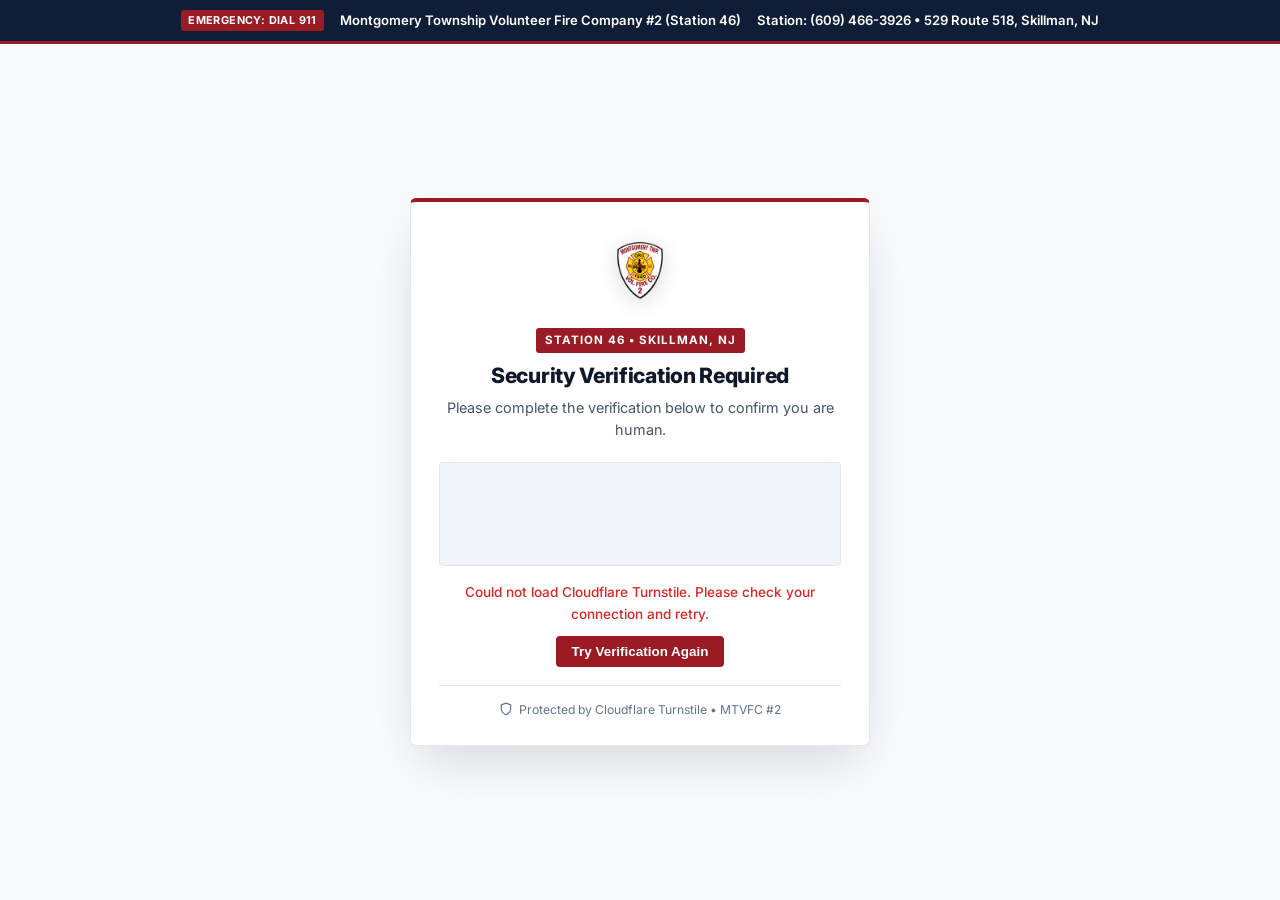
==== about.html @ fc6172a4 "Expand Instagram profile embed to fill full section container width (1100px)" ====
<!DOCTYPE html>
<html lang="en"><head>
    <meta charset="UTF-8">
    <meta name="viewport" content="width=device-width, initial-scale=1.0">
    <meta name="color-scheme" content="light dark">
    <title>About Us | MTVFC #2</title>
    <link rel="icon" type="image/png" sizes="32x32" href="favicon-32x32.png">
    <link rel="icon" type="image/png" sizes="512x512" href="favicon.png">
    <link rel="apple-touch-icon" href="apple-touch-icon.png">
    
    <link rel="preconnect" href="https://fonts.googleapis.com">
    <link rel="preconnect" href="https://fonts.gstatic.com" crossorigin="">
    <link href="https://fonts.googleapis.com/css2?family=Inter:wght@400;500;600;700&amp;display=swap" rel="stylesheet">
    
    <script>
        (function() {
            try {
                var t = localStorage.getItem('station46_theme') || 
                        (document.cookie.match(/(?:^|;)\s*station46_theme=([^;]+)/) || [])[1] || 
                        (window.matchMedia && window.matchMedia('(prefers-color-scheme: dark)').matches ? 'dark' : 'light');
                document.documentElement.setAttribute('data-theme', t);
            } catch(e) {}
        })();
    </script>
    <style id="turnstile-gate-critical-css">
        html.turnstile-gate-locked, html.turnstile-gate-locked body { overflow: hidden !important; height: 100% !important; }
        html.turnstile-gate-locked body > *:not(#station46-turnstile-gate) { display: none !important; visibility: hidden !important; pointer-events: none !important; }
    </style>
    <script>
        (function() {
            var now = Date.now();
            var verified = false;
            try {
                var s = Number(sessionStorage.getItem('station46_visitor_verified'));
                if (s && s > now) verified = true;
            } catch (e) {}
            if (!verified) {
                try {
                    var m = document.cookie.match(/(?:^|;)\s*station46_visitor_verified=([^;]+)/);
                    var c = m && m[1] ? Number(decodeURIComponent(m[1])) : 0;
                    if (c && c > now) verified = true;
                } catch (e) {}
            }
            if (!verified && window.location.search.indexOf('__cf_verified=') !== -1) {
                verified = true;
            }
            if (!verified) {
                document.documentElement.classList.add('turnstile-gate-locked');
            }
        })();
    </script>
    <link rel="stylesheet" href="styles.css?v=129">
    <script src="https://challenges.cloudflare.com/turnstile/v0/api.js?render=explicit" async defer data-turnstile-api="true"></script>
</head>
<body>
    <!-- Civic Top Utility Bar -->
    <div class="top-bar">
        <div class="top-bar-container">
            <div class="top-bar-left">
                <span class="top-bar-badge">EMERGENCY: DIAL 911</span>
                <span class="top-bar-item">
                    <svg width="13" height="13" viewBox="0 0 24 24" fill="none" stroke="currentColor" stroke-width="2" stroke-linecap="round" stroke-linejoin="round"><path d="M22 16.92v3a2 2 0 0 1-2.18 2 19.79 19.79 0 0 1-8.63-3.07 19.5 19.5 0 0 1-6-6 19.79 19.79 0 0 1-3.07-8.67A2 2 0 0 1 4.11 2h3a2 2 0 0 1 2 1.72 12.84 12.84 0 0 0 .7 2.81 2 2 0 0 1-.45 2.11L8.09 9.91a16 16 0 0 0 6 6l1.27-1.27a2 2 0 0 1 2.11-.45 12.84 12.84 0 0 0 2.81.7A2 2 0 0 1 22 16.92z"></path></svg>
                    Station: (609) 466-3926
                </span>
                <span class="top-bar-item">
                    <svg width="13" height="13" viewBox="0 0 24 24" fill="none" stroke="currentColor" stroke-width="2" stroke-linecap="round" stroke-linejoin="round"><path d="M21 10c0 7-9 13-9 13s-9-6-9-13a9 9 0 0 1 18 0z"></path><circle cx="12" cy="10" r="3"></circle></svg>
                    529 Route 518, Skillman, NJ 08558
                </span>
            </div>
            <div class="top-bar-right">
                <a href="https://bofc46.com" target="_blank" rel="noopener noreferrer" class="top-bar-item top-bar-link" title="Montgomery Township Fire District #2 Board of Fire Commissioners">
                    <svg width="12" height="12" viewBox="0 0 24 24" fill="none" stroke="currentColor" stroke-width="2" stroke-linecap="round" stroke-linejoin="round"><path d="M18 13v6a2 2 0 0 1-2 2H5a2 2 0 0 1-2-2V8a2 2 0 0 1 2-2h6"></path><polyline points="15 3 21 3 21 9"></polyline><line x1="10" y1="14" x2="21" y2="3"></line></svg>
                    <span>Fire District (BOFC)</span>
                </a>
                <a href="https://www.facebook.com/mtvfc2" target="_blank" rel="noopener noreferrer" class="top-bar-social" aria-label="Facebook">
                    <svg width="13" height="13" viewBox="0 0 24 24" fill="none" stroke="currentColor" stroke-width="2" stroke-linecap="round" stroke-linejoin="round"><path d="M18 2h-3a5 5 0 0 0-5 5v3H7v4h3v8h4v-8h3l1-4h-4V7a1 1 0 0 1 1-1h3z"></path></svg>
                </a>
                <a href="https://www.instagram.com/MTVFC2" target="_blank" rel="noopener noreferrer" class="top-bar-social" aria-label="Instagram">
                    <svg width="13" height="13" viewBox="0 0 24 24" fill="none" stroke="currentColor" stroke-width="2" stroke-linecap="round" stroke-linejoin="round"><rect width="20" height="20" x="2" y="2" rx="5" ry="5"></rect><path d="M16 11.37A4 4 0 1 1 12.63 8 4 4 0 0 1 16 11.37z"></path><line x1="17.5" x2="17.51" y1="6.5" y2="6.5"></line></svg>
                </a>
            </div>
        </div>
    </div>

    <nav class="navbar">
        <div class="nav-container">
            <a href="index.html" class="nav-logo">
                <img src="logo.png" alt="MTVFC #2 Logo" class="nav-badge-img">
                <div class="logo-text">
                    <span class="mtvfc">Montgomery Township Volunteer Fire Company #2</span>
                    <span class="subtitle">Montgomery Township, Somerset County, NJ</span>
                </div>
            </a>
            <div class="nav-links">
                <a href="index.html" class="nav-link">Home</a>
                <a href="membership.html" class="nav-link">Membership</a>
                <div class="nav-dropdown">
                    <a href="about.html" class="nav-link nav-dropdown-toggle active">About <svg width="11" height="11" viewBox="0 0 24 24" fill="none" stroke="currentColor" stroke-width="2.5" stroke-linecap="round" stroke-linejoin="round"><polyline points="6 9 12 15 18 9"></polyline></svg></a>
                    <div class="nav-dropdown-menu">
                        <a href="about.html" class="nav-dropdown-item">About Us</a>
                        <a href="history.html" class="nav-dropdown-item">History</a>
                    </div>
                </div>
                <a href="apparatus.html" class="nav-link">Apparatus</a>
                <a href="news.html" class="nav-link">News &amp; Calls</a>
                <a href="santa.html" class="nav-link">Operation Santa</a>
                <a href="index.html#donate" class="nav-link nav-btn-donate">Donate</a>
            </div>
            <button class="mobile-menu-btn" aria-label="Toggle menu">
                <span></span><span></span><span></span>
            </button>
        </div>
    </nav>

    <header class="hero small-hero" style="background-image: linear-gradient(rgba(15, 25, 43, 0.20), rgba(15, 25, 43, 0.45)), url('class2.jpg'); min-height: 42vh; background-position: center; background-size: cover;">
        <div class="container text-center" style="margin-top: 20px;">
            <h1 class="hero-title fade-in">About MTVFC #2</h1>
            <p class="hero-subtitle fade-in delay-1">Protecting Montgomery Township since 1946</p>
        </div>
    </header>

    <main>
        <!-- History Section -->
        <section class="section">
            <div class="container text-center">
                <h2 class="section-title fade-in visible">Serving Montgomery Since 1946</h2>
                <p class="section-subtitle mw-800 mx-auto fade-in delay-1 visible" style="margin-bottom: 3rem;">Montgomery Township Volunteer Fire Company #2 is an all-volunteer organization dedicated to protecting the lives and property of the residents of Montgomery Township and surrounding communities.</p>
                
                <div class="stats-grid">
                    <div class="stat-card glass-panel fade-in delay-1 visible">
                        <div class="stat-number">100%</div>
                        <div class="stat-label">Volunteer</div>
                    </div>
                    <div class="stat-card glass-panel fade-in delay-2 visible">
                        <div class="stat-number">24/7</div>
                        <div class="stat-label">Response</div>
                    </div>
                    <div class="stat-card glass-panel fade-in delay-3 visible">
                        <div class="stat-number">75+</div>
                        <div class="stat-label">Years of Service</div>
                    </div>
                </div>

                <!-- Annual Call Volume & Station Statistics Sliders -->
                <div class="call-volume-section fade-in visible" id="station-sliders-section" style="margin-top: 3.5rem;">
                    <div class="call-volume-header">
                        <h3 class="call-volume-title">Station 46 Call Volume</h3>
                        <p class="call-volume-subtitle">Emergency response metrics and incident statistics across Montgomery Township over the years.</p>
                        <div class="station-slider-admin-actions" id="slider-section-admin-bar" style="display: none;">
                            <button type="button" class="btn btn-sm btn-slider-admin" id="btn-add-slider-deck" title="Add a new statistics slider">+ Add New Slider</button>
                        </div>
                    </div>

                    <div class="station-sliders-wrapper" id="station-sliders-container">
                        <!-- Navigation Arrows -->
                        <button type="button" class="slider-nav-btn prev-btn" id="slider-prev-btn" aria-label="Previous slide" title="Previous" style="display: none;">
                            <svg width="20" height="20" viewBox="0 0 24 24" fill="none" stroke="currentColor" stroke-width="2.5" stroke-linecap="round" stroke-linejoin="round"><polyline points="15 18 9 12 15 6"></polyline></svg>
                        </button>
                        <button type="button" class="slider-nav-btn next-btn" id="slider-next-btn" aria-label="Next slide" title="Next" style="display: none;">
                            <svg width="20" height="20" viewBox="0 0 24 24" fill="none" stroke="currentColor" stroke-width="2.5" stroke-linecap="round" stroke-linejoin="round"><polyline points="9 18 15 12 9 6"></polyline></svg>
                        </button>

                        <!-- Track of Sliders -->
                        <div class="station-sliders-track" id="station-sliders-track">
                            <!-- Slide 1: Historical Call Volume (From Image: 2025 to 2017) -->
                            <div class="station-slider-card glass-panel active-slide" data-slider-id="slider-call-volume" data-title="Recent Annual Call Volume">
                                <div class="slider-card-header">
                                    <div class="slider-card-heading-group">
                                        <span class="slider-card-badge">INCIDENT RESPONSES</span>
                                        <h4 class="slider-card-title">Annual Call Volume</h4>
                                        <p class="slider-card-desc">Total emergency calls dispatched and responded to by MTVFC #2</p>
                                    </div>
                                    
                                </div>

                                <div class="slider-items-list" id="items-list-call-volume">
                                    <div class="slider-stat-row">
                                        <div class="stat-row-left">
                                            <span class="stat-year-badge">2025</span>
                                            <span class="stat-row-label">Call Volume</span>
                                        </div>
                                        <div class="stat-row-dots"></div>
                                        <div class="stat-row-right">
                                            <span class="stat-row-value">384</span>
                                            <span class="stat-unit">calls</span>
                                        </div>
                                        
                                    </div>
                                    <div class="slider-stat-row">
                                        <div class="stat-row-left">
                                            <span class="stat-year-badge">2024</span>
                                            <span class="stat-row-label">Call Volume</span>
                                        </div>
                                        <div class="stat-row-dots"></div>
                                        <div class="stat-row-right">
                                            <span class="stat-row-value">420</span>
                                            <span class="stat-unit">calls</span>
                                        </div>
                                        
                                    </div>
                                    <div class="slider-stat-row">
                                        <div class="stat-row-left">
                                            <span class="stat-year-badge">2023</span>
                                            <span class="stat-row-label">Call Volume</span>
                                        </div>
                                        <div class="stat-row-dots"></div>
                                        <div class="stat-row-right">
                                            <span class="stat-row-value">357</span>
                                            <span class="stat-unit">calls</span>
                                        </div>
                                        
                                    </div>
                                    <div class="slider-stat-row">
                                        <div class="stat-row-left">
                                            <span class="stat-year-badge">2022</span>
                                            <span class="stat-row-label">Call Volume</span>
                                        </div>
                                        <div class="stat-row-dots"></div>
                                        <div class="stat-row-right">
                                            <span class="stat-row-value">354</span>
                                            <span class="stat-unit">calls</span>
                                        </div>
                                        
                                    </div>
                                    <div class="slider-stat-row">
                                        <div class="stat-row-left">
                                            <span class="stat-year-badge">2021</span>
                                            <span class="stat-row-label">Call Volume</span>
                                        </div>
                                        <div class="stat-row-dots"></div>
                                        <div class="stat-row-right">
                                            <span class="stat-row-value">344</span>
                                            <span class="stat-unit">calls</span>
                                        </div>
                                        
                                    </div>
                                    <div class="slider-stat-row">
                                        <div class="stat-row-left">
                                            <span class="stat-year-badge">2020</span>
                                            <span class="stat-row-label">Call Volume</span>
                                        </div>
                                        <div class="stat-row-dots"></div>
                                        <div class="stat-row-right">
                                            <span class="stat-row-value">284</span>
                                            <span class="stat-unit">calls</span>
                                        </div>
                                        
                                    </div>
                                    <div class="slider-stat-row">
                                        <div class="stat-row-left">
                                            <span class="stat-year-badge">2019</span>
                                            <span class="stat-row-label">Call Volume</span>
                                        </div>
                                        <div class="stat-row-dots"></div>
                                        <div class="stat-row-right">
                                            <span class="stat-row-value">344</span>
                                            <span class="stat-unit">calls</span>
                                        </div>
                                        
                                    </div>
                                    <div class="slider-stat-row">
                                        <div class="stat-row-left">
                                            <span class="stat-year-badge">2018</span>
                                            <span class="stat-row-label">Call Volume</span>
                                        </div>
                                        <div class="stat-row-dots"></div>
                                        <div class="stat-row-right">
                                            <span class="stat-row-value">340</span>
                                            <span class="stat-unit">calls</span>
                                        </div>
                                        
                                    </div>
                                    <div class="slider-stat-row">
                                        <div class="stat-row-left">
                                            <span class="stat-year-badge">2017</span>
                                            <span class="stat-row-label">Call Volume</span>
                                        </div>
                                        <div class="stat-row-dots"></div>
                                        <div class="stat-row-right">
                                            <span class="stat-row-value">328</span>
                                            <span class="stat-unit">calls</span>
                                        </div>
                                        
                                    </div>
                                </div>
                            </div>
                        </div>

                        <!-- Indicator Dots -->
                        <div class="slider-dots-container" id="station-slider-dots"></div>
                    </div>
                </div>

                <div style="margin-top: 2.5rem;" class="fade-in delay-3 visible">
                    <a href="history.html" class="btn btn-primary" style="display: inline-flex; align-items: center; gap: 0.5rem;">
                        <svg width="18" height="18" viewBox="0 0 24 24" fill="none" stroke="currentColor" stroke-width="2" stroke-linecap="round" stroke-linejoin="round"><circle cx="12" cy="12" r="10"></circle><polyline points="12 6 12 12 16 14"></polyline></svg>
                        Explore Our Full Company History →
                    </a>
                </div>
            </div>
        </section>

        <!-- Members Roster Section -->
        <section class="section dark-alt" id="roster">
            <div class="container text-center">
                <div class="section-header text-center fade-in visible">
                    <h2 class="section-title">Meet the Crew</h2>
                    <p class="section-subtitle mw-800 mx-auto" style="margin-bottom: 2.5rem; margin-top: 0.8rem;">The dedicated men and women who volunteer their time to protect Montgomery Township 24/7/365.</p>
                </div>

                <!-- Roster Container -->
                <div id="roster-container">
                    <!-- Fire Line Officers -->
                    <div class="roster-category-section" data-section-category="line-officers">
                        <div class="roster-category-header">
                            <h3 class="roster-category-title">Fire Line Officers</h3>
                            <div class="roster-category-line"></div>
                        <button class="btn-roster-add-member" data-section="line-officers">+ Add Member</button></div>
                        <div class="roster-grid-modern roster-grid-officers" data-drag-grid-init="true">
                            <div class="roster-card tier-line-officer roster-card-draggable" data-category="line-officers" data-name="Kyle Rendall" data-role="Fire Chief" data-drag-init="true">
                                <div class="roster-avatar avatar-line">KR</div>
                                <div class="roster-info">
                                    <h4 class="roster-name">Kyle Rendall</h4>
                                    <span class="rank-badge badge-chief">Fire Chief</span>
                                </div>
                            <button class="roster-card-remove-btn" title="Remove this member" aria-label="Remove member">✕</button><button type="button" class="roster-card-tag-btn" title="Add custom tag to Kyle Rendall" aria-label="Add custom tag to Kyle Rendall">+ Tag</button><div class="roster-card-drag-handle" title="Drag to reorder" aria-label="Drag to reorder">⋮⋮</div></div><div class="roster-card tier-line-officer roster-card-draggable" data-category="line-officers" data-name="Adam Verducci" data-role="Deputy Chief" data-drag-init="true">
                                <div class="roster-avatar avatar-line">AV</div>
                                <div class="roster-info">
                                    <h4 class="roster-name">Adam Verducci</h4>
                                    <span class="rank-badge badge-chief">Deputy Chief</span>
                                </div>
                            <button class="roster-card-remove-btn" title="Remove this member" aria-label="Remove member">✕</button><button type="button" class="roster-card-tag-btn" title="Add custom tag to Adam Verducci" aria-label="Add custom tag to Adam Verducci">+ Tag</button><div class="roster-card-drag-handle" title="Drag to reorder" aria-label="Drag to reorder">⋮⋮</div></div>
                            
                            <div class="roster-card tier-line-officer roster-card-draggable" data-category="line-officers" data-name="Dan Labos" data-role="Captain" data-drag-init="true">
                                <div class="roster-avatar avatar-line">DL</div>
                                <div class="roster-info">
                                    <h4 class="roster-name">Dan Labos</h4>
                                    <span class="rank-badge badge-line">Captain</span>
                                </div>
                            <button class="roster-card-remove-btn" title="Remove this member" aria-label="Remove member">✕</button><button type="button" class="roster-card-tag-btn" title="Add custom tag to Dan Labos" aria-label="Add custom tag to Dan Labos">+ Tag</button><div class="roster-card-drag-handle" title="Drag to reorder" aria-label="Drag to reorder">⋮⋮</div></div>
                            <div class="roster-card tier-line-officer roster-card-draggable" data-category="line-officers" data-name="Justin Neves" data-role="Lieutenant" data-drag-init="true">
                                <div class="roster-avatar avatar-line">JN</div>
                                <div class="roster-info">
                                    <h4 class="roster-name">Justin Neves</h4>
                                    <span class="rank-badge badge-line">Lieutenant</span>
                                </div>
                            <button class="roster-card-remove-btn" title="Remove this member" aria-label="Remove member">✕</button><button type="button" class="roster-card-tag-btn" title="Add custom tag to Justin Neves" aria-label="Add custom tag to Justin Neves">+ Tag</button><div class="roster-card-drag-handle" title="Drag to reorder" aria-label="Drag to reorder">⋮⋮</div></div>
                            <div class="roster-card tier-line-officer roster-card-draggable" data-category="line-officers" data-name="Mike Ruppert" data-role="Lieutenant" data-drag-init="true">
                                <div class="roster-avatar avatar-line">MR</div>
                                <div class="roster-info">
                                    <h4 class="roster-name">Mike Ruppert</h4>
                                    <span class="rank-badge badge-line">Lieutenant</span>
                                </div>
                            <button class="roster-card-remove-btn" title="Remove this member" aria-label="Remove member">✕</button><button type="button" class="roster-card-tag-btn" title="Add custom tag to Mike Ruppert" aria-label="Add custom tag to Mike Ruppert">+ Tag</button><div class="roster-card-drag-handle" title="Drag to reorder" aria-label="Drag to reorder">⋮⋮</div></div>
                            
                        </div>
                    </div>

                    <!-- Company Officers -->
                    <div class="roster-category-section" data-section-category="company-officers">
                        <div class="roster-category-header">
                            <h3 class="roster-category-title">Company Officers</h3>
                            <div class="roster-category-line"></div>
                        <button class="btn-roster-add-member" data-section="company-officers">+ Add Member</button></div>
                        <div class="roster-grid-modern roster-grid-officers" data-drag-grid-init="true">
                            <div class="roster-card tier-company-officer roster-card-draggable" data-category="company-officers" data-name="Justin Kabis" data-role="President" data-drag-init="true">
                                <div class="roster-avatar avatar-company">JK</div>
                                <div class="roster-info">
                                    <h4 class="roster-name">Justin Kabis</h4>
                                    <span class="rank-badge badge-president">President</span>
                                </div>
                            <button class="roster-card-remove-btn" title="Remove this member" aria-label="Remove member">✕</button><button type="button" class="roster-card-tag-btn" title="Add custom tag to Justin Kabis" aria-label="Add custom tag to Justin Kabis">+ Tag</button><div class="roster-card-drag-handle" title="Drag to reorder" aria-label="Drag to reorder">⋮⋮</div></div>
                            <div class="roster-card tier-company-officer roster-card-draggable" data-category="company-officers" data-name="JP Faryniak" data-role="1st Vice President" data-drag-init="true">
                                <div class="roster-avatar avatar-company">JF</div>
                                <div class="roster-info">
                                    <h4 class="roster-name">JP Faryniak</h4>
                                    <span class="rank-badge badge-company">1st Vice President</span>
                                </div>
                            <button class="roster-card-remove-btn" title="Remove this member" aria-label="Remove member">✕</button><button type="button" class="roster-card-tag-btn" title="Add custom tag to JP Faryniak" aria-label="Add custom tag to JP Faryniak">+ Tag</button><div class="roster-card-drag-handle" title="Drag to reorder" aria-label="Drag to reorder">⋮⋮</div></div>
                            <div class="roster-card tier-company-officer roster-card-draggable" data-category="company-officers" data-name="John Walmark" data-role="2nd Vice President" data-drag-init="true">
                                <div class="roster-avatar avatar-company">JW</div>
                                <div class="roster-info">
                                    <h4 class="roster-name">John Walmark</h4>
                                    <span class="rank-badge badge-company">2nd Vice President</span>
                                </div>
                            <button class="roster-card-remove-btn" title="Remove this member" aria-label="Remove member">✕</button><button type="button" class="roster-card-tag-btn" title="Add custom tag to John Walmark" aria-label="Add custom tag to John Walmark">+ Tag</button><div class="roster-card-drag-handle" title="Drag to reorder" aria-label="Drag to reorder">⋮⋮</div></div>
                            <div class="roster-card tier-company-officer roster-card-draggable" data-category="company-officers" data-name="Daniel Campo" data-role="3rd Vice President" data-drag-init="true">
                                <div class="roster-avatar avatar-company">HG</div>
                                <div class="roster-info">
                                    <h4 class="roster-name">Hargun Ghai</h4>
                                    <span class="rank-badge badge-company">3rd Vice President</span>
                                </div>
                            <button class="roster-card-remove-btn" title="Remove this member" aria-label="Remove member">✕</button><button type="button" class="roster-card-tag-btn" title="Add custom tag to Hargun Ghai" aria-label="Add custom tag to Hargun Ghai">+ Tag</button><div class="roster-card-drag-handle" title="Drag to reorder" aria-label="Drag to reorder">⋮⋮</div></div>
                            <div class="roster-card tier-company-officer roster-card-draggable" data-category="company-officers" data-name="Phil Adams" data-role="Treasurer" data-drag-init="true">
                                <div class="roster-avatar avatar-company">PA</div>
                                <div class="roster-info">
                                    <h4 class="roster-name">Phil Adams</h4>
                                    <span class="rank-badge badge-company">Treasurer</span>
                                </div>
                            <button class="roster-card-remove-btn" title="Remove this member" aria-label="Remove member">✕</button><button type="button" class="roster-card-tag-btn" title="Add custom tag to Phil Adams" aria-label="Add custom tag to Phil Adams">+ Tag</button><div class="roster-card-drag-handle" title="Drag to reorder" aria-label="Drag to reorder">⋮⋮</div></div>
                            <div class="roster-card tier-company-officer roster-card-draggable" data-category="company-officers" data-name="David J. VanDoren" data-role="Recording Secretary" data-drag-init="true">
                                <div class="roster-avatar avatar-company">DV</div>
                                <div class="roster-info">
                                    <h4 class="roster-name">David J. VanDoren</h4>
                                    <span class="rank-badge badge-company">Recording Secretary</span>
                                </div>
                            <button class="roster-card-remove-btn" title="Remove this member" aria-label="Remove member">✕</button><button type="button" class="roster-card-tag-btn" title="Add custom tag to David J. VanDoren" aria-label="Add custom tag to David J. VanDoren">+ Tag</button><div class="roster-card-drag-handle" title="Drag to reorder" aria-label="Drag to reorder">⋮⋮</div></div>
                            <div class="roster-card tier-company-officer roster-card-draggable" data-category="company-officers" data-name="Ben Biondi" data-role="Corresponding Secretary" data-drag-init="true">
                                <div class="roster-avatar avatar-company">AI</div>
                                <div class="roster-info">
                                    <h4 class="roster-name">Andy Ilott</h4>
                                    <span class="rank-badge badge-company">Corresponding Secretary</span>
                                </div>
                            <button class="roster-card-remove-btn" title="Remove this member" aria-label="Remove member">✕</button><button type="button" class="roster-card-tag-btn" title="Add custom tag to Andy Ilott" aria-label="Add custom tag to Andy Ilott">+ Tag</button><div class="roster-card-drag-handle" title="Drag to reorder" aria-label="Drag to reorder">⋮⋮</div></div>
                            <div class="roster-card tier-company-officer roster-card-draggable" data-category="company-officers" data-name="Inder Ghai" data-role="Trustee" data-drag-init="true">
                                <div class="roster-avatar avatar-company">JQ</div>
                                <div class="roster-info">
                                    <h4 class="roster-name">John Quirinale</h4>
                                    <span class="rank-badge badge-company">Trustee</span>
                                </div>
                            <button class="roster-card-remove-btn" title="Remove this member" aria-label="Remove member">✕</button><button type="button" class="roster-card-tag-btn" title="Add custom tag to John Quirinale" aria-label="Add custom tag to John Quirinale">+ Tag</button><div class="roster-card-drag-handle" title="Drag to reorder" aria-label="Drag to reorder">⋮⋮</div></div>
                            <div class="roster-card tier-company-officer roster-card-draggable" data-category="company-officers" data-name="Connie Kelly" data-role="Trustee" data-drag-init="true">
                                <div class="roster-avatar avatar-company">CK</div>
                                <div class="roster-info">
                                    <h4 class="roster-name">Connie Kelly</h4>
                                    <span class="rank-badge badge-company">Trustee</span>
                                </div>
                            <button class="roster-card-remove-btn" title="Remove this member" aria-label="Remove member">✕</button><button type="button" class="roster-card-tag-btn" title="Add custom tag to Connie Kelly" aria-label="Add custom tag to Connie Kelly">+ Tag</button><div class="roster-card-drag-handle" title="Drag to reorder" aria-label="Drag to reorder">⋮⋮</div></div>
                            <div class="roster-card tier-company-officer roster-card-draggable" data-category="company-officers" data-name="Sandy Quirinale" data-role="Trustee" data-drag-init="true">
                                <div class="roster-avatar avatar-company">BB</div>
                                <div class="roster-info">
                                    <h4 class="roster-name">Brian Bonder</h4>
                                    <span class="rank-badge badge-company">Trustee</span>
                                </div>
                            <button class="roster-card-remove-btn" title="Remove this member" aria-label="Remove member">✕</button><button type="button" class="roster-card-tag-btn" title="Add custom tag to Brian Bonder" aria-label="Add custom tag to Brian Bonder">+ Tag</button><div class="roster-card-drag-handle" title="Drag to reorder" aria-label="Drag to reorder">⋮⋮</div></div>
                        <div class="roster-card tier-company-officer roster-card-draggable" data-category="company-officers" data-name="Gene Keller Jr." data-role="Trustee" data-drag-init="true">
            <div class="roster-avatar avatar-company">GK</div>
            <div class="roster-info">
                <h4 class="roster-name">Gene Keller Jr.</h4>
                <span class="rank-badge badge-company">Trustee</span>
            </div>
        <button class="roster-card-remove-btn" title="Remove this member" aria-label="Remove member">✕</button><button type="button" class="roster-card-tag-btn" title="Add custom tag to Gene Keller Jr." aria-label="Add custom tag to Gene Keller Jr.">+ Tag</button><div class="roster-card-drag-handle" title="Drag to reorder" aria-label="Drag to reorder">⋮⋮</div></div></div>
                    </div>
                </div>
            </div>
        </section>
    </main>

    <footer>
        <div class="footer-container">
            <div class="footer-brand">
                <img src="logo.png" alt="MTVFC #2 Logo" class="footer-badge-img">
                <span>Montgomery Township Volunteer Fire Company #2</span>
            </div>
            <div class="footer-info">
                <p><strong>MTVFC #2</strong> (Station 46) | 529 County Route 518, Skillman, NJ 08558</p>
                <p>In case of Emergency, Dial&nbsp;<strong>9-1-1</strong> | Non-Emergency: (609) 466-3926</p>
                <p><a href="https://bofc46.com" target="_blank" rel="noopener noreferrer" style="color: var(--fire-red); font-weight: 600; text-decoration: underline;">Board of Fire Commissioners (BOFC46.com) →</a></p>
            </div>
            <div class="footer-social">
                <a href="https://www.facebook.com/mtvfc2" target="_blank" rel="noopener noreferrer" class="footer-social-link facebook" aria-label="Facebook">
                    <svg width="18" height="18" viewBox="0 0 24 24" fill="none" stroke="currentColor" stroke-width="2" stroke-linecap="round" stroke-linejoin="round"><path d="M18 2h-3a5 5 0 0 0-5 5v3H7v4h3v8h4v-8h3l1-4h-4V7a1 1 0 0 1 1-1h3z"></path></svg>
                    <span>Facebook</span>
                </a>
                <a href="https://www.instagram.com/MTVFC2" target="_blank" rel="noopener noreferrer" class="footer-social-link instagram" aria-label="Instagram">
                    <svg width="18" height="18" viewBox="0 0 24 24" fill="none" stroke="currentColor" stroke-width="2" stroke-linecap="round" stroke-linejoin="round"><rect width="20" height="20" x="2" y="2" rx="5" ry="5"></rect><path d="M16 11.37A4 4 0 1 1 12.63 8 4 4 0 0 1 16 11.37z"></path><line x1="17.5" x2="17.51" y1="6.5" y2="6.5"></line></svg>
                    <span>Instagram</span>
                </a>
            </div>
            <div class="footer-copy">
                © <span id="year">2026</span> Montgomery Township Volunteer Fire Company #2. All Rights Reserved. By Zain Hamdia | <a href="https://bofc46.com" target="_blank" rel="noopener noreferrer">Fire District Website (BOFC46.com)</a> | <a href="admin.html" class="admin-link">Admin Portal</a>
            </div>
        </div>
    </footer>

        <!-- Light / Dark Mode Toggle Switch -->
    <div id="theme-switch-wrapper" class="theme-switch-wrapper">
        <button type="button" class="theme-switch-btn" id="theme-switch-btn" role="switch" aria-checked="false" aria-label="Toggle light and dark mode" title="Toggle theme">
            <span class="theme-switch-track">
                <span class="theme-track-icon sun-icon" aria-hidden="true">
                    <svg width="13" height="13" viewBox="0 0 24 24" fill="none" stroke="currentColor" stroke-width="2.5" stroke-linecap="round" stroke-linejoin="round">
                        <circle cx="12" cy="12" r="4"></circle>
                        <path d="M12 2v2"></path>
                        <path d="M12 20v2"></path>
                        <path d="m4.93 4.93 1.41 1.41"></path>
                        <path d="m17.66 17.66 1.41 1.41"></path>
                        <path d="M2 12h2"></path>
                        <path d="M20 12h2"></path>
                        <path d="m6.34 17.66-1.41 1.41"></path>
                        <path d="m19.07 4.93-1.41 1.41"></path>
                    </svg>
                </span>
                <span class="theme-track-icon moon-icon" aria-hidden="true">
                    <svg width="12" height="12" viewBox="0 0 24 24" fill="none" stroke="currentColor" stroke-width="2.5" stroke-linecap="round" stroke-linejoin="round">
                        <path d="M12 3a6 6 0 0 0 9 9 9 9 0 1 1-9-9Z"></path>
                    </svg>
                </span>
                <span class="theme-switch-thumb">
                    <span class="thumb-icon-sun" aria-hidden="true">
                        <svg width="13" height="13" viewBox="0 0 24 24" fill="none" stroke="currentColor" stroke-width="2.5" stroke-linecap="round" stroke-linejoin="round">
                            <circle cx="12" cy="12" r="4"></circle>
                            <path d="M12 2v2"></path>
                            <path d="M12 20v2"></path>
                            <path d="m4.93 4.93 1.41 1.41"></path>
                            <path d="m17.66 17.66 1.41 1.41"></path>
                            <path d="M2 12h2"></path>
                            <path d="M20 12h2"></path>
                            <path d="m6.34 17.66-1.41 1.41"></path>
                            <path d="m19.07 4.93-1.41 1.41"></path>
                        </svg>
                    </span>
                    <span class="thumb-icon-moon" aria-hidden="true">
                        <svg width="12" height="12" viewBox="0 0 24 24" fill="currentColor" stroke="currentColor" stroke-width="0.5">
                            <path d="M12 3a6 6 0 0 0 9 9 9 9 0 1 1-9-9Z"></path>
                        </svg>
                    </span>
                </span>
            </span>
        </button>
        <div class="theme-switch-tooltip" id="theme-switch-tooltip">Switch to Dark Mode</div>
    </div>

    <script src="script.js?v=134"></script>


</body></html>
---- styles.css ----
:root {
    color-scheme: light;

    /* Color Palette - Authentic Community Fire Station (Wix Template Style) */
    --fire-red: #9b1b24;
    --fire-red-dark: #7a151d;
    --fire-red-light: #b3212b;
    --navy-blue: #16253d;
    --navy-dark: #0f192b;
    --gold: #d97706;
    --gold-light: #fef3c7;
    
    /* Backgrounds (Clean Wix light strip architecture - Default Light) */
    --bg-page: #f4f6f9;
    --bg-surface: #ffffff;
    --bg-surface-alt: #e9ecef;
    --bg-dark: #f4f6f9;
    --bg-darker: #e9ecef;
    --bg-card: #ffffff;
    --bg-card-alt: #f8fafc;
    --bg-card-hover: #ffffff;
    --bg-navbar: #ffffff;
    --bg-input: #ffffff;
    --bg-modal: #ffffff;
    
    /* Text Colors - High Contrast for Accessibility & Readability */
    --text-primary: #0a0f1d;
    --text-secondary: #1e293b;
    --text-muted: #475569;
    --text-heading: #16253d;
    --border-light: #cbd5e1;
    --border-subtle: #94a3b8;
    --border-divider: #e2e8f0;
    
    /* Typography */
    --font-heading: 'Inter', -apple-system, BlinkMacSystemFont, 'Segoe UI', Roboto, Helvetica, Arial, sans-serif;
    --font-body: 'Inter', -apple-system, BlinkMacSystemFont, 'Segoe UI', Roboto, Helvetica, Arial, sans-serif;
    
    /* Gradients */
    --gradient-primary: linear-gradient(135deg, #9b1b24 0%, #7a151d 100%);
    --gradient-glow: none;
    --bg-gradient: #f4f6f9;
    
    /* Transitions - Subdued & Subtle */
    --transition-fast: 0.15s ease;
    --transition-normal: 0.2s ease;
    --transition-slow: 0.3s ease;
    
    /* Brand Compatibility */
    --fire-red-glow: transparent;
    --gold-glow: transparent;
    
    /* Layout */
    --top-bar-height: 30px;
    --nav-height: 64px;
    --container-width: 1200px;
    --nav-container-width: 1400px;
    --card-shadow: 0 1px 3px rgba(0, 0, 0, 0.08), 0 1px 2px rgba(0, 0, 0, 0.04);
    --card-shadow-hover: 0 4px 6px -1px rgba(0, 0, 0, 0.1), 0 2px 4px -1px rgba(0, 0, 0, 0.06);
    --nav-shadow: 0 2px 8px rgba(0, 0, 0, 0.04);
    --nav-scrolled-shadow: 0 4px 15px rgba(0, 0, 0, 0.08);
}

/* ==========================================================================
   Dark Theme (Automatic Device Preference & Manual Data Attribute)
   ========================================================================== */
@media (prefers-color-scheme: dark) {
    :root:not([data-theme="light"]) {
        color-scheme: dark;
        /* Brand Colors - High Contrast for Dark Mode */
        --fire-red: #9b1b24;
        --fire-red-dark: #7a151d;
        --fire-red-light: #b3212b;
        --navy-blue: #f8fafc;
        --navy-dark: #060a12;
        --gold: #f59e0b;
        --gold-light: #fef3c7;
        
        /* Backgrounds - Sleek Deep Midnight Slate & Obsidian */
        --bg-page: #080c14;
        --bg-surface: #0e1626;
        --bg-surface-alt: #141f36;
        --bg-dark: #080c14;
        --bg-darker: #05080f;
        --bg-card: #101a2e;
        --bg-card-alt: #16243d;
        --bg-card-hover: #1c2d4c;
        --bg-navbar: rgba(8, 12, 20, 0.96);
        --bg-input: #121d33;
        --bg-modal: #101a2e;
        
        /* Text Colors - High Contrast */
        --text-primary: #f8fafc;
        --text-secondary: #cbd5e1;
        --text-muted: #94a3b8;
        --text-heading: #ffffff;
        --border-light: rgba(255, 255, 255, 0.12);
        --border-subtle: rgba(255, 255, 255, 0.2);
        --border-divider: rgba(255, 255, 255, 0.08);
        
        /* Shadows - Rich Depth with Subtle Flame Aura */
        --card-shadow: 0 4px 20px rgba(0, 0, 0, 0.5), 0 0 0 1px rgba(255, 255, 255, 0.06);
        --card-shadow-hover: 0 10px 32px rgba(0, 0, 0, 0.7), 0 0 0 1px rgba(220, 58, 69, 0.35);
        --nav-shadow: 0 4px 20px rgba(0, 0, 0, 0.6);
        --nav-scrolled-shadow: 0 8px 30px rgba(0, 0, 0, 0.85);
    }
}

:root[data-theme="light"] {
    color-scheme: light;
}

:root[data-theme="dark"] {
    color-scheme: dark;
    /* Brand Colors - High Contrast for Dark Mode */
    --fire-red: #9b1b24;
    --fire-red-dark: #7a151d;
    --fire-red-light: #b3212b;
    --navy-blue: #f8fafc;
    --navy-dark: #060a12;
    --gold: #f59e0b;
    --gold-light: #fef3c7;
    
    /* Backgrounds - Sleek Deep Midnight Slate & Obsidian */
    --bg-page: #080c14;
    --bg-surface: #0e1626;
    --bg-surface-alt: #141f36;
    --bg-dark: #080c14;
    --bg-darker: #05080f;
    --bg-card: #101a2e;
    --bg-card-alt: #16243d;
    --bg-card-hover: #1c2d4c;
    --bg-navbar: rgba(8, 12, 20, 0.96);
    --bg-input: #121d33;
    --bg-modal: #101a2e;
    
    /* Text Colors - High Contrast */
    --text-primary: #f8fafc;
    --text-secondary: #cbd5e1;
    --text-muted: #94a3b8;
    --text-heading: #ffffff;
    --border-light: rgba(255, 255, 255, 0.12);
    --border-subtle: rgba(255, 255, 255, 0.2);
    --border-divider: rgba(255, 255, 255, 0.08);
    
    /* Shadows - Rich Depth with Subtle Flame Aura */
    --card-shadow: 0 4px 20px rgba(0, 0, 0, 0.5), 0 0 0 1px rgba(255, 255, 255, 0.06);
    --card-shadow-hover: 0 10px 32px rgba(0, 0, 0, 0.7), 0 0 0 1px rgba(220, 58, 69, 0.35);
    --nav-shadow: 0 4px 20px rgba(0, 0, 0, 0.6);
    --nav-scrolled-shadow: 0 8px 30px rgba(0, 0, 0, 0.85);
}

* {
    margin: 0;
    padding: 0;
    box-sizing: border-box;
}

html {
    scroll-behavior: smooth;
}

body {
    font-family: var(--font-body);
    background-color: var(--bg-page);
    color: var(--text-primary);
    line-height: 1.6;
    overflow-x: hidden;
}

/* Typography */
h1, h2, h3, h4, h5, h6 {
    font-family: var(--font-heading);
    font-weight: 700;
    line-height: 1.25;
    margin-bottom: 1rem;
    color: var(--text-heading);
    letter-spacing: -0.3px;
}

a {
    text-decoration: none;
    color: inherit;
    transition: color var(--transition-fast);
}

/* Top Utility & Emergency Bar */
.top-bar {
    background: var(--navy-dark);
    color: #94a3b8;
    font-size: 0.74rem;
    line-height: 1.2;
    border-bottom: 1px solid rgba(255, 255, 255, 0.08);
    position: relative;
    z-index: 1001;
}

.top-bar-container {
    max-width: var(--nav-container-width);
    margin: 0 auto;
    padding: 5px 2rem;
    min-height: var(--top-bar-height);
    display: flex;
    justify-content: space-between;
    align-items: center;
    flex-wrap: nowrap;
    gap: 1rem;
}

.top-bar-emergency, .top-bar-left {
    display: flex;
    align-items: center;
    gap: 14px;
    flex-wrap: nowrap;
    min-width: 0;
}

.emergency-badge, .top-bar-badge {
    background: var(--fire-red);
    color: #ffffff;
    font-weight: 700;
    padding: 2px 7px;
    border-radius: 3px;
    font-size: 0.68rem;
    letter-spacing: 0.4px;
    display: inline-flex;
    align-items: center;
    white-space: nowrap;
    flex-shrink: 0;
}

.top-bar-phone, .top-bar-item {
    font-weight: 500;
    color: #cbd5e1;
    display: inline-flex;
    align-items: center;
    gap: 5px;
    white-space: nowrap;
}

.top-bar-item svg {
    opacity: 0.75;
    flex-shrink: 0;
}

.top-bar-location, .top-bar-right {
    display: flex;
    align-items: center;
    gap: 14px;
    color: #94a3b8;
    flex-wrap: nowrap;
    flex-shrink: 0;
}

.top-bar-socials {
    display: flex;
    align-items: center;
    gap: 8px;
}

.top-bar-socials a, .top-bar-social {
    color: #94a3b8;
    display: inline-flex;
    align-items: center;
    justify-content: center;
    transition: color var(--transition-fast);
}

.top-bar-socials a:hover, .top-bar-social:hover {
    color: #ffffff;
}

.top-bar-link {
    color: #cbd5e1;
    text-decoration: none;
    font-size: 0.74rem;
    font-weight: 500;
    transition: color var(--transition-fast);
}

.top-bar-link:hover {
    color: #fbbf24;
    text-decoration: underline;
}

@media (max-width: 960px) {
    .top-bar-left .top-bar-item:nth-child(3) {
        display: none;
    }
}

/* Utilities */
.container {
    max-width: var(--container-width);
    margin: 0 auto;
    padding: 0 2rem;
}

.text-center { text-align: center; }
.mx-auto { margin-left: auto; margin-right: auto; }
.mw-800 { max-width: 800px; }
.w-100 { width: 100%; }

/* Buttons (Wix Solid Civic Button Styling) */
.btn, .btn-primary, .btn-secondary, .btn-outline {
    display: inline-flex;
    align-items: center;
    justify-content: center;
    padding: 13px 26px;
    border-radius: 4px;
    font-family: var(--font-heading);
    font-weight: 700;
    font-size: 0.95rem;
    text-transform: uppercase;
    letter-spacing: 0.5px;
    cursor: pointer;
    transition: all var(--transition-normal);
    border: 2px solid transparent;
    text-align: center;
    text-decoration: none;
}

.btn-primary {
    background: var(--fire-red);
    color: #ffffff !important;
    box-shadow: 0 2px 6px rgba(155, 27, 36, 0.25);
}

.btn-primary:hover {
    background: var(--fire-red-dark);
    box-shadow: 0 3px 8px rgba(155, 27, 36, 0.3);
    color: #ffffff !important;
}

.btn-secondary {
    background: #16253d;
    color: #ffffff !important;
    border-color: #16253d;
    box-shadow: 0 1px 3px rgba(22, 37, 61, 0.2);
}

.btn-secondary:hover {
    background: #0f192b;
    border-color: #0f192b;
    box-shadow: 0 3px 8px rgba(22, 37, 61, 0.25);
    color: #ffffff !important;
}

.btn-outline {
    background: transparent;
    color: #ffffff !important;
    border-color: #ffffff;
}

.btn-outline:hover {
    background: #ffffff;
    color: #0a0f1d !important;
}

/* Suppress browser focus rings on mouse/touch clicks while preserving keyboard accessibility */
.btn:focus:not(:focus-visible),
.btn-primary:focus:not(:focus-visible),
.btn-secondary:focus:not(:focus-visible),
.btn-outline:focus:not(:focus-visible),
.hero-upcoming-btn:focus:not(:focus-visible) {
    outline: none;
}

/* Hero Upcoming Apparatus Button & Live Status Beacon */
.hero-upcoming-btn {
    display: inline-flex !important;
    align-items: center !important;
    justify-content: center !important;
    gap: 10px !important;
    transition: background-color var(--transition-fast), border-color var(--transition-fast), transform var(--transition-fast), box-shadow var(--transition-fast);
}

.hero-upcoming-btn .hero-live-dot {
    display: inline-block;
    width: 8px;
    height: 8px;
    border-radius: 50%;
    background: #4ade80;
    flex-shrink: 0;
    box-shadow: 0 0 6px rgba(74, 222, 128, 0.7);
    margin-right: 2px;
}

.hero-upcoming-btn .hero-btn-arrow {
    flex-shrink: 0;
    margin-left: 2px;
    transition: transform var(--transition-fast);
}

.hero-upcoming-btn:hover .hero-btn-arrow {
    transform: translateY(2px);
}

:root[data-theme="dark"] .btn-secondary,
:root[data-theme="dark"] .btn-secondary {
    background: #18243c;
    border-color: #2b3d63;
    color: #f8fafc !important;
    box-shadow: 0 2px 8px rgba(0, 0, 0, 0.4);
}
:root[data-theme="dark"] .btn-secondary:hover,
:root[data-theme="dark"] .btn-secondary:hover {
    background: #223254;
    border-color: #3b5284;
    color: #ffffff !important;
}

/* Wix-style Card Panels - Stable & Flat */
.glass-panel, .glass-card {
    background: var(--bg-surface);
    border: 1px solid var(--border-light);
    border-radius: 4px;
    box-shadow: var(--card-shadow);
    transition: border-color var(--transition-fast), box-shadow var(--transition-fast);
}

.glass-card:hover {
    box-shadow: var(--card-shadow-hover);
    border-color: #94a3b8;
}

/* Form Submitting State */
button:disabled {
    opacity: 0.7;
    cursor: not-allowed;
}

/* ==========================================================================
   Modern Redesigned Roster Section
   ========================================================================== */

#roster-container {
    opacity: 1 !important;
    transform: none !important;
}

/* Category Sections */
.roster-category-section {
    margin-bottom: 3.5rem;
    transition: all 0.3s ease;
}

.roster-category-header {
    display: flex;
    align-items: center;
    gap: 1rem;
    margin-bottom: 1.5rem;
    text-align: left;
}

.roster-category-title {
    font-size: 1.35rem;
    color: var(--text-heading);
    font-family: var(--font-heading);
    font-weight: 800;
    text-transform: uppercase;
    letter-spacing: 0.5px;
    margin: 0;
    white-space: nowrap;
}

.roster-category-badge {
    font-size: 0.75rem;
    font-weight: 700;
    padding: 3px 10px;
    border-radius: 4px;
    text-transform: uppercase;
    letter-spacing: 0.5px;
}

.roster-category-line {
    flex: 1;
    height: 2px;
    background: var(--border-divider);
}

/* Roster Grids */
.roster-grid-modern {
    display: grid;
    grid-template-columns: repeat(auto-fill, minmax(250px, 1fr));
    gap: 1rem;
}

.roster-grid-officers {
    grid-template-columns: repeat(auto-fill, minmax(270px, 1fr));
    gap: 1.25rem;
}

/* Roster Cards (Clean Wix Civic Style - Flat & Solid, No Pop Out) */
.roster-card {
    background: var(--bg-card);
    border: 1px solid var(--border-light);
    border-radius: 4px;
    padding: 1.1rem 1.2rem;
    display: flex;
    align-items: center;
    gap: 0.9rem;
    text-align: left;
    position: relative;
    overflow: hidden;
    box-shadow: var(--card-shadow);
}

.roster-card:hover {
    background: var(--bg-card-hover);
    border-color: var(--border-subtle);
    transform: none !important;
    box-shadow: var(--card-shadow-hover);
}

/* Officer Card Special Styling */
.roster-card.tier-line-officer {
    background: var(--bg-card);
    border-color: #f0a3a8;
    border-left: 4px solid var(--fire-red);
}

.roster-card.tier-line-officer:hover {
    border-color: #e8656e;
    border-left: 4px solid var(--fire-red);
    transform: none !important;
    box-shadow: var(--card-shadow-hover);
}

.roster-card.tier-company-officer {
    background: var(--bg-card);
    border-color: #fde68a;
    border-left: 4px solid var(--gold);
}

.roster-card.tier-company-officer:hover {
    border-color: #fbbf24;
    border-left: 4px solid var(--gold);
    transform: none !important;
    box-shadow: var(--card-shadow-hover);
}

/* Card Avatar / Monogram */
.roster-avatar {
    width: 44px;
    height: 44px;
    border-radius: 50%;
    display: flex;
    align-items: center;
    justify-content: center;
    font-family: var(--font-heading);
    font-weight: 800;
    font-size: 0.95rem;
    flex-shrink: 0;
    letter-spacing: -0.5px;
}

.avatar-line {
    background: #fae5e7;
    color: #7a151d;
    border: 1.5px solid #f0a3a8;
}

.avatar-company {
    background: #fef3c7;
    color: #92400e;
    border: 1.5px solid #fde68a;
}

.avatar-firefighter {
    background: #f1f5f9;
    color: #334155;
    border: 1.5px solid #cbd5e1;
}

.avatar-junior {
    background: #e0e7ff;
    color: #3730a3;
    border: 1.5px solid #c7d2fe;
}

.avatar-police {
    background: #e0f2fe;
    color: #0369a1;
    border: 1.5px solid #bae6fd;
}

.avatar-associate {
    background: #f3e8ff;
    color: #6b21a8;
    border: 1.5px solid #e9d5ff;
}

/* Card Info */
.roster-info {
    flex: 1;
    min-width: 0;
}

.roster-name {
    color: var(--text-heading);
    font-size: 1.05rem;
    font-weight: 700;
    font-family: var(--font-heading);
    margin: 0 0 4px 0;
    display: flex;
    align-items: center;
    flex-wrap: wrap;
    gap: 6px;
    line-height: 1.25;
}

.tag-new {
    position: absolute;
    top: 9px;
    right: 10px;
    display: inline-flex;
    align-items: center;
    justify-content: center;
    font-size: 0.6rem;
    font-weight: 700;
    padding: 2px 7px;
    border-radius: 4px;
    background: #10b981;
    color: #ffffff;
    letter-spacing: 0.5px;
    box-shadow: 0 1px 3px rgba(16, 185, 129, 0.3);
    text-transform: uppercase;
    line-height: 1.2;
    z-index: 2;
}

.roster-card.tier-line-officer .roster-name,
.roster-card.tier-company-officer .roster-name {
    font-size: 1.15rem;
}

/* Rank Badge Pills */
.rank-badge {
    display: inline-block;
    font-size: 0.72rem;
    font-weight: 700;
    padding: 2px 8px;
    border-radius: 4px;
    text-transform: uppercase;
    letter-spacing: 0.5px;
}

.badge-chief, .badge-line {
    background: #fae5e7;
    color: #7a151d;
    border: 1px solid #f5cdd0;
}

.badge-president, .badge-company {
    background: #fef3c7;
    color: #92400e;
    border: 1px solid #fde68a;
}

.badge-firefighter {
    background: #f1f5f9;
    color: #334155;
    border: 1px solid #e2e8f0;
}

.badge-junior {
    background: #e0e7ff;
    color: #3730a3;
    border: 1px solid #c7d2fe;
}

.badge-probationary {
    background: #fef9c3;
    color: #854d0e;
    border: 1px solid #fef08a;
}

.badge-police {
    background: #e0f2fe;
    color: #0369a1;
    border: 1px solid #bae6fd;
}

.badge-associate {
    background: #f3e8ff;
    color: #6b21a8;
    border: 1px solid #e9d5ff;
}

@media (max-width: 768px) {
    .roster-grid-modern,
    .roster-grid-officers {
        grid-template-columns: 1fr;
    }
}

.fade-in {
    opacity: 1 !important;
    transform: none !important;
}

.fade-in.visible {
    opacity: 1 !important;
    transform: none !important;
}

.delay-1 { transition-delay: 0s !important; }
.delay-2 { transition-delay: 0s !important; }
.delay-3 { transition-delay: 0s !important; }

.hover-lift {
    transition: box-shadow var(--transition-fast);
}
.hover-lift:hover {
    transform: none !important;
    box-shadow: var(--card-shadow-hover);
    border-color: #94a3b8;
}

/* Navbar */
.navbar {
    position: sticky;
    top: 0;
    left: 0;
    width: 100%;
    height: var(--nav-height);
    z-index: 1000;
    transition: all var(--transition-normal);
    background: var(--bg-navbar);
    border-bottom: 2px solid var(--border-light);
    box-shadow: var(--nav-shadow);
}

.navbar.scrolled {
    background: var(--bg-navbar);
    box-shadow: var(--nav-scrolled-shadow);
    border-bottom: 2px solid var(--border-light);
}

.nav-container {
    max-width: var(--nav-container-width, 1400px);
    margin: 0 auto;
    padding: 0 2rem;
    height: 100%;
    display: flex;
    justify-content: space-between;
    align-items: center;
}

.nav-logo {
    display: flex;
    align-items: center;
    gap: 12px;
}

.station-badge {
    background: var(--fire-red);
    color: white;
    font-size: 1.5rem;
    font-weight: 800;
    padding: 10px 15px;
    border-radius: 4px;
    box-shadow: 0 2px 6px rgba(155, 27, 36, 0.3);
}

.nav-badge-img {
    height: 46px;
    width: auto;
    filter: drop-shadow(0 1px 3px rgba(0,0,0,0.12));
    transition: transform var(--transition-fast);
}

.nav-logo:hover .nav-badge-img {
    transform: scale(1.04);
}

.footer-badge-img {
    height: 65px;
    width: auto;
    margin-right: 10px;
    filter: drop-shadow(0 2px 4px rgba(0,0,0,0.4));
}

.station-badge.small {
    width: 35px;
    height: 35px;
    font-size: 1.2rem;
}

.logo-text {
    display: flex;
    flex-direction: column;
    white-space: nowrap;
}

.logo-text .mtvfc {
    font-family: var(--font-heading);
    font-weight: 800;
    font-size: 1.02rem;
    letter-spacing: 0.2px;
    line-height: 1.2;
    color: var(--text-heading);
}

.logo-text .subtitle {
    font-size: 0.7rem;
    color: var(--fire-red);
    font-weight: 700;
    text-transform: uppercase;
    letter-spacing: 1.1px;
    margin-top: 1px;
}

.nav-links {
    display: flex;
    align-items: center;
    gap: 1.25rem;
}

.nav-links a:not(.btn-primary) {
    font-family: var(--font-heading);
    font-weight: 700;
    font-size: 0.85rem;
    color: var(--text-heading);
    position: relative;
    white-space: nowrap;
    text-transform: uppercase;
    letter-spacing: 0.4px;
}

.nav-links a:not(.btn-primary):hover,
.nav-links a:not(.btn-primary).active {
    color: var(--fire-red);
}

.nav-links a:not(.btn-primary)::after {
    content: '';
    position: absolute;
    bottom: -4px;
    left: 0;
    width: 0%;
    height: 2px;
    background: var(--fire-red);
    transition: width var(--transition-fast);
}

.nav-links a:not(.btn-primary):hover::after,
.nav-links a:not(.btn-primary).active::after {
    width: 100%;
}

.nav-links a.nav-btn-donate {
    background: var(--fire-red);
    color: #ffffff !important;
    padding: 7px 15px;
    border-radius: 4px;
    font-weight: 800;
    font-size: 0.84rem;
    box-shadow: 0 2px 6px rgba(155, 27, 36, 0.25);
    transition: all var(--transition-fast);
}

.nav-links a.nav-btn-donate:hover {
    background: var(--fire-red-dark);
    transform: translateY(-1px);
    box-shadow: 0 4px 10px rgba(155, 27, 36, 0.35);
}

.nav-links a.nav-btn-donate::after {
    display: none;
}

.mobile-menu-btn {
    display: none;
    background: var(--bg-card-alt);
    border: 1px solid var(--border-light);
    border-radius: 4px;
    cursor: pointer;
    width: 44px;
    height: 44px;
    padding: 0;
    position: relative;
    z-index: 1001;
    flex-shrink: 0;
    box-shadow: 0 1px 3px rgba(0, 0, 0, 0.1);
    transition: all var(--transition-fast);
}

.mobile-menu-btn:hover,
.mobile-menu-btn:focus-visible {
    background: var(--bg-surface-alt);
    border-color: var(--border-subtle);
    outline: none;
}

.mobile-menu-btn span {
    position: absolute;
    width: 22px;
    height: 2.5px;
    background: var(--text-heading);
    left: 10px;
    border-radius: 2px;
    transition: transform 0.3s cubic-bezier(0.4, 0, 0.2, 1), opacity 0.2s ease, top 0.3s cubic-bezier(0.4, 0, 0.2, 1);
}

.mobile-menu-btn span:nth-child(1) { top: 13px; }
.mobile-menu-btn span:nth-child(2) { top: 20.5px; }
.mobile-menu-btn span:nth-child(3) { top: 28px; }

.mobile-menu-btn.active {
    background: #fae5e7;
    border-color: #f0a3a8;
}

.mobile-menu-btn.active span {
    background: var(--fire-red);
}

.mobile-menu-btn.active span:nth-child(1) { 
    transform: rotate(45deg); 
    top: 20.5px; 
}
.mobile-menu-btn.active span:nth-child(2) { 
    opacity: 0; 
    transform: scaleX(0); 
}
.mobile-menu-btn.active span:nth-child(3) { 
    transform: rotate(-45deg); 
    top: 20.5px; 
}

body.menu-open {
    overflow: hidden !important;
}

.nav-backdrop {
    position: fixed;
    top: 0;
    left: 0;
    width: 100vw;
    height: 100vh;
    background: rgba(0, 0, 0, 0.5);
    z-index: 998;
    opacity: 0;
    visibility: hidden;
    transition: opacity 0.3s ease, visibility 0.3s ease;
}

.nav-backdrop.active {
    opacity: 1;
    visibility: visible;
}

/* Hero Section (Wix Civic Banner Style) */
.hero {
    height: 75vh;
    min-height: 560px;
    position: relative;
    display: flex;
    align-items: center;
    justify-content: center;
    text-align: center;
    overflow: hidden;
    background-color: var(--navy-blue);
    color: #ffffff;
}

.hero-bg {
    position: absolute;
    top: 0; left: 0; width: 100%; height: 100%;
    background-image: linear-gradient(rgba(15, 25, 43, 0.25), rgba(15, 25, 43, 0.48)), url('hero-bg.jpg?v=2');
    background-size: cover;
    background-position: center;
    z-index: 0;
}

:root[data-theme="dark"] .hero-bg {
    background-image: linear-gradient(rgba(10, 15, 25, 0.55), rgba(10, 15, 25, 0.72)), url('hero-bg.jpg?v=2');
}

.hero-content {
    max-width: 900px;
    padding: 0 2rem;
    position: relative;
    z-index: 1;
    text-shadow: 0 2px 8px rgba(0, 0, 0, 0.6);
}

.hero-subtitle {
    font-size: 1.15rem;
    color: #fbbf24;
    text-transform: uppercase;
    letter-spacing: 2px;
    font-weight: 700;
    margin-bottom: 0.75rem;
    text-shadow: 0 2px 8px rgba(0, 0, 0, 0.8);
}

.hero-title {
    font-size: clamp(3.2rem, 7vw, 5.8rem);
    font-weight: 900;
    margin-bottom: 1.25rem;
    line-height: 1.1;
    text-transform: uppercase;
    letter-spacing: 1px;
    color: #ffffff;
    text-shadow: 0 3px 12px rgba(0, 0, 0, 0.7);
}

.hero-title span {
    color: var(--fire-red);
    display: inline-block;
    position: relative;
    white-space: nowrap;
    text-shadow: 0 2px 10px rgba(0, 0, 0, 0.85);
}

.hero-title span::before {
    display: none;
}

.hero-desc {
    font-size: 1.15rem;
    color: #f1f5f9;
    max-width: 650px;
    margin: 0 auto 2rem;
    line-height: 1.6;
    text-shadow: 0 1px 4px rgba(0, 0, 0, 0.6);
}

.hero-actions {
    display: flex;
    gap: 1rem;
    justify-content: center;
    flex-wrap: wrap;
    margin-bottom: 2rem;
}

.hero-actions .btn-secondary {
    background: rgba(255, 255, 255, 0.1) !important;
    border: 1.5px solid rgba(255, 255, 255, 0.35) !important;
    color: #ffffff !important;
    backdrop-filter: blur(8px);
    box-shadow: 0 4px 14px rgba(0, 0, 0, 0.35);
}

.hero-actions .btn-secondary:hover {
    background: rgba(255, 255, 255, 0.22) !important;
    border-color: #ffffff !important;
    transform: translateY(-2px);
    box-shadow: 0 6px 20px rgba(0, 0, 0, 0.5);
}

/* Civic Hero Badge Pill */
.hero-badge-pill {
    display: inline-flex;
    align-items: center;
    gap: 8px;
    background: rgba(10, 16, 28, 0.85);
    color: #f1f5f9;
    padding: 7px 20px;
    border-radius: 30px;
    font-size: 0.82rem;
    font-weight: 700;
    letter-spacing: 0.8px;
    text-transform: uppercase;
    margin-bottom: 1.5rem;
    border: 1px solid rgba(255, 255, 255, 0.2);
    backdrop-filter: blur(10px);
    box-shadow: 0 4px 16px rgba(0, 0, 0, 0.35);
    text-shadow: none;
}

.hero-badge-pill span {
    text-shadow: none;
}

.hero-badge-pill svg {
    color: var(--fire-red);
    stroke: var(--fire-red);
    flex-shrink: 0;
    filter: drop-shadow(0 0 6px rgba(155, 27, 36, 0.6));
}

/* Civic Trust Highlights Strip */
.hero-trust-bar {
    display: flex;
    justify-content: center;
    align-items: center;
    gap: 2rem;
    flex-wrap: wrap;
    margin-top: 2.25rem;
    padding: 12px 24px;
    background: rgba(8, 14, 25, 0.82);
    border: 1px solid rgba(255, 255, 255, 0.14);
    border-radius: 6px;
    backdrop-filter: blur(12px);
    box-shadow: 0 8px 30px rgba(0, 0, 0, 0.45);
}

.trust-item {
    display: flex;
    align-items: center;
    gap: 8px;
    font-size: 0.9rem;
    font-weight: 600;
    color: #f1f5f9;
}

.trust-item svg {
    color: #fbbf24;
    stroke: #fbbf24;
    flex-shrink: 0;
    filter: drop-shadow(0 0 5px rgba(251, 191, 36, 0.4));
}

.hero-short {
    height: 55vh;
    min-height: 420px;
}
.hero-membership {
    background: linear-gradient(rgba(15, 25, 43, 0.14), rgba(15, 25, 43, 0.24)),
                url('family.jpg?v=2') center 49%/cover !important;
}
.hero-apparatus {
    background: linear-gradient(rgba(10, 15, 25, 0.22), rgba(10, 15, 25, 0.45)),
                url('drill-2.jpeg?v=2') center/cover !important;
}
.hero-santa {
    background: linear-gradient(rgba(10, 15, 25, 0.58), rgba(10, 15, 25, 0.74)),
                url('santatitle.jpg') center/cover !important;
}
.small-hero.hero-news,
.hero-news {
    background: linear-gradient(rgba(10, 15, 25, 0.32), rgba(10, 15, 25, 0.58)),
                url('news-bg.jpg?v=120') center 32%/cover no-repeat !important;
    background-position: center 32% !important;
    text-shadow: 0 3px 14px rgba(0, 0, 0, 0.9);
}

:root[data-theme="dark"] .hero-membership {
    background: linear-gradient(rgba(10, 15, 25, 0.28), rgba(10, 15, 25, 0.36)),
                url('family.jpg?v=2') center 49%/cover !important;
}
:root[data-theme="dark"] .hero-apparatus {
    background: linear-gradient(rgba(10, 15, 25, 0.52), rgba(10, 15, 25, 0.70)),
                url('drill-2.jpeg?v=2') center/cover !important;
}
:root[data-theme="dark"] .hero-santa {
    background: linear-gradient(rgba(10, 15, 25, 0.52), rgba(10, 15, 25, 0.70)),
                url('santatitle.jpg') center/cover !important;
}
:root[data-theme="dark"] .small-hero.hero-news,
:root[data-theme="dark"] .hero-news {
    background: linear-gradient(rgba(10, 15, 25, 0.45), rgba(10, 15, 25, 0.72)),
                url('news-bg.jpg?v=120') center 32%/cover no-repeat !important;
    background-position: center 32% !important;
}
.small-hero {
    height: 50vh !important;
    min-height: 380px !important;
    background-size: cover !important;
    background-position: center !important;
}
.small-hero .hero-title {
    font-size: clamp(1.5rem, 5.5vw, 3.2rem) !important;
    line-height: 1.15;
    margin-bottom: 0.65rem;
    word-break: normal;
    overflow-wrap: break-word;
}
.small-hero .hero-subtitle {
    font-size: clamp(0.82rem, 3vw, 1.15rem) !important;
    line-height: 1.45;
    letter-spacing: 1.2px !important;
    max-width: 680px;
    margin-left: auto;
    margin-right: auto;
}

.scroll-indicator {
    display: none !important;
}

/* Sections (Alternating Wix Strips) */
.section {
    padding: 85px 0;
    position: relative;
    background-color: var(--bg-surface);
}

.section.dark-alt {
    background-color: var(--bg-surface-alt);
    border-top: 1px solid var(--border-light);
    border-bottom: 1px solid var(--border-light);
}

.section-title {
    font-size: 2.35rem;
    font-weight: 800;
    color: var(--text-heading);
    text-transform: uppercase;
    letter-spacing: 0.5px;
    margin-bottom: 0.5rem;
    text-align: center;
}

.section-title::after {
    content: '';
    display: block;
    width: 60px;
    height: 3px;
    background: var(--fire-red);
    margin: 12px auto 16px;
    border-radius: 2px;
}

.section-subtitle {
    color: var(--text-secondary);
    font-size: 1.05rem;
    line-height: 1.6;
}

#dates .section-title {
    color: #ffffff !important;
    text-shadow: 0 2px 10px rgba(0, 0, 0, 0.85);
}

#dates .section-subtitle {
    color: rgba(255, 255, 255, 0.92) !important;
    text-shadow: 0 1px 6px rgba(0, 0, 0, 0.75);
}

.text-huge {
    font-size: clamp(2.5rem, 5vw, 4rem);
    font-weight: 800;
    color: var(--text-heading);
}

/* About Grid */
.section-grid {
    display: grid;
    grid-template-columns: 1fr 1fr;
    gap: 3.5rem;
    align-items: center;
}

.section-text p {
    font-size: 1.05rem;
    color: var(--text-secondary);
    margin-bottom: 1.5rem;
    line-height: 1.65;
}

.stats-grid {
    display: grid;
    grid-template-columns: repeat(3, 1fr);
    gap: 1.5rem;
    margin-top: 2.5rem;
    padding-top: 2rem;
    border-top: 1px solid var(--border-light);
}

.stat-card {
    display: flex;
    flex-direction: column;
    align-items: center;
    padding: 1.75rem 1.25rem;
    background: var(--bg-card);
    border: 1px solid var(--border-light);
    border-top: 4px solid var(--fire-red);
    border-radius: 6px;
    box-shadow: var(--card-shadow);
    text-align: center;
}

.stat-number {
    font-family: var(--font-heading);
    font-size: 2.8rem;
    font-weight: 900;
    color: var(--fire-red);
    line-height: 1;
    margin-bottom: 0.5rem;
}

.stat-label {
    font-size: 0.95rem;
    color: var(--text-heading);
    font-weight: 700;
    text-transform: uppercase;
    letter-spacing: 0.5px;
}

.image-placeholder {
    height: 480px;
    border-radius: 8px;
    display: flex;
    align-items: center;
    justify-content: center;
    background: linear-gradient(rgba(15, 25, 43, 0.1), rgba(15, 25, 43, 0.45)),
                url('drill-1.jpg') center/cover;
    position: relative;
    overflow: hidden;
    border: 1px solid var(--border-light);
    box-shadow: var(--card-shadow);
}

.image-placeholder::before {
    content: '';
    position: absolute;
    top: 0; left: 0; right: 0; bottom: 0;
    background: linear-gradient(to top, rgba(15, 25, 43, 0.7), transparent);
}

.placeholder-text {
    position: absolute;
    bottom: 25px;
    left: 25px;
    font-family: var(--font-heading);
    font-size: 1.75rem;
    font-weight: 800;
    color: #ffffff;
    text-shadow: 0 2px 8px rgba(0, 0, 0, 0.7);
    z-index: 1;
}

/* Apparatus Cards */
.cards-grid {
    display: flex;
    flex-wrap: wrap;
    justify-content: center;
    gap: 2rem;
    margin-top: 3rem;
}

.card {
    flex: 1 1 300px;
    max-width: 350px;
    width: 100%;
    overflow: hidden;
    display: flex;
    flex-direction: column;
}

.card-img-wrapper {
    height: 250px;
    position: relative;
    overflow: hidden;
}

.card-img-placeholder {
    width: 100%;
    height: 100%;
    background: rgba(255,255,255,0.02);
    display: flex;
    align-items: center;
    justify-content: center;
    font-family: var(--font-heading);
    font-size: 1.5rem;
    color: var(--text-secondary);
    transition: transform var(--transition-normal);
    filter: none !important;
    -webkit-filter: none !important;
    image-rendering: -webkit-optimize-contrast;
    image-rendering: high-quality;
}

/* Specific placeholder backgrounds based on text */
#active-fleet .card:nth-child(1) .card-img-placeholder {
    background: linear-gradient(rgba(0,0,0,0.0), rgba(0,0,0,0.45)), url('truck46.jpg?v=11') center/cover;
    color: white; font-weight: 800; text-shadow: 0 2px 8px rgba(0,0,0,0.9);
}
#active-fleet .card:nth-child(2) .card-img-placeholder {
    background: linear-gradient(rgba(0,0,0,0.0), rgba(0,0,0,0.45)), url('engine46-8.jpg?v=11') center/cover;
    color: white; font-weight: 800; text-shadow: 0 2px 8px rgba(0,0,0,0.9);
}
#active-fleet .card:nth-child(3) .card-img-placeholder {
    background: linear-gradient(rgba(0,0,0,0.0), rgba(0,0,0,0.45)), url('engine46-7.jpg?v=11') center/cover;
    color: white; font-weight: 800; text-shadow: 0 2px 8px rgba(0,0,0,0.9);
}
#active-fleet .card:nth-child(4) .card-img-placeholder {
    background: linear-gradient(rgba(0,0,0,0.0), rgba(0,0,0,0.45)), url('rescue46.jpg?v=11') center/cover;
    color: white; font-weight: 800; text-shadow: 0 2px 8px rgba(0,0,0,0.9);
}
#active-fleet .card:nth-child(5) .card-img-placeholder {
    background: linear-gradient(rgba(0,0,0,0.0), rgba(0,0,0,0.45)), url('brush46.jpg?v=11') center/cover;
    color: white; font-weight: 800; text-shadow: 0 2px 8px rgba(0,0,0,0.9);
}
#active-fleet .card:nth-child(6) .card-img-placeholder {
    background: linear-gradient(rgba(0,0,0,0.0), rgba(0,0,0,0.45)), url('marine46.jpg?v=11') center/cover;
    color: white; font-weight: 800; text-shadow: 0 2px 8px rgba(0,0,0,0.9);
}
#active-fleet .card:nth-child(7) .card-img-placeholder {
    background: linear-gradient(rgba(0,0,0,0.0), rgba(0,0,0,0.45)), url('car46.jpg?v=11') center/cover;
    color: white; font-weight: 800; text-shadow: 0 2px 8px rgba(0,0,0,0.9);
}
.card-img-placeholder.img-car462,
#active-fleet .card:nth-child(8) .card-img-placeholder {
    background: linear-gradient(rgba(0,0,0,0.0), rgba(0,0,0,0.45)), url('car462.jpg?v=11') center 65% / 140% no-repeat;
    color: white; font-weight: 800; text-shadow: 0 2px 8px rgba(0,0,0,0.9);
}
.card-img-placeholder.img-retired108 {
    background: linear-gradient(rgba(0,0,0,0.0), rgba(0,0,0,0.45)), url('retired108.jpg?v=11') center/cover;
    color: white; font-weight: 800; text-shadow: 0 2px 8px rgba(0,0,0,0.9);
}
.card-img-placeholder.img-retiredtower {
    background: linear-gradient(rgba(0,0,0,0.0), rgba(0,0,0,0.45)), url('retiredtower.jpg?v=11') center/cover;
    color: white; font-weight: 800; text-shadow: 0 2px 8px rgba(0,0,0,0.9);
}
.card-img-placeholder.img-retiredbrush {
    background: linear-gradient(rgba(0,0,0,0.0), rgba(0,0,0,0.45)), url('retiredbrush.jpg?v=11') center/cover;
    color: white; font-weight: 800; text-shadow: 0 2px 8px rgba(0,0,0,0.9);
}

.card:hover .card-img-placeholder {
    transform: scale(1.05);
}

.card-content {
    padding: 2rem;
    flex-grow: 1;
}

.card-content h3,
.card h3,
.cards-grid h3 {
    font-size: 1.5rem;
    margin-bottom: 1rem;
    color: var(--text-primary);
}

.card-content p {
    color: var(--text-secondary);
    font-size: 1rem;
}

.tech-specs {
    list-style-type: none;
    padding: 0;
    margin-top: 0.5rem;
    font-size: 0.85rem;
    color: var(--text-secondary);
}

.tech-specs li {
    padding-bottom: 0.4rem;
    margin-bottom: 0.4rem;
    border-bottom: 1px solid var(--border-light);
}

.tech-specs li:last-child {
    border-bottom: none;
    padding-bottom: 0;
    margin-bottom: 0;
}

/* Volunteer Form */
.hero-like {
    background: linear-gradient(to bottom, transparent, rgba(179, 33, 43, 0.05));
}

.cta-wrapper {
    max-width: 100%;
    width: 100%;
    margin: 4rem auto 0;
}

/* Form Inputs & Elements (Contact, Recruitment & Admin) */
.contact-form,
.membership-application-form,
.admin-form-container,
.admin-form,
#admin-login-form,
#admin-publish-form {
    width: 100%;
}

/* Standalone Application & Contact Form Panels */
.contact-form.glass-panel,
#membership-application-form {
    padding: 3rem;
    background: #ffffff;
    border-radius: 6px;
    border: 1px solid var(--border-light);
    box-shadow: var(--card-shadow);
    box-sizing: border-box;
}

.recruit-form-card .contact-form {
    padding: 0 !important;
}

.contact-form .form-group,
.membership-application-form .form-group,
.recruit-form-card .form-group,
.admin-form-container .form-group,
.admin-form .form-group,
#admin-login-form .form-group,
#admin-publish-form .form-group {
    width: 100%;
    margin-bottom: 1.25rem;
}

.contact-form input:not([type="checkbox"]):not([type="radio"]):not([type="file"]):not([type="hidden"]),
.contact-form textarea,
.contact-form select,
.recruit-form-card input:not([type="checkbox"]):not([type="radio"]):not([type="file"]):not([type="hidden"]),
.recruit-form-card textarea,
.recruit-form-card select,
.membership-application-form input:not([type="checkbox"]):not([type="radio"]):not([type="file"]):not([type="hidden"]),
.membership-application-form textarea,
.membership-application-form select,
.admin-form-container input:not([type="checkbox"]):not([type="radio"]):not([type="file"]),
.admin-form-container textarea,
.admin-form-container select,
.admin-form input:not([type="checkbox"]):not([type="radio"]):not([type="file"]),
.admin-form textarea,
.admin-form select,
#admin-login-form input:not([type="checkbox"]):not([type="radio"]):not([type="file"]),
#admin-publish-form input:not([type="checkbox"]):not([type="radio"]):not([type="file"]),
#admin-publish-form select {
    width: 100%;
    padding: 13px 16px;
    background: var(--bg-input);
    border: 1.5px solid var(--border-subtle);
    border-radius: 4px;
    color: var(--text-primary);
    font-family: inherit;
    font-size: 1rem;
    box-sizing: border-box;
    transition: all var(--transition-fast);
    display: block;
}

/* Fix browser autofill / autocomplete background & text color contrast */
input:-webkit-autofill,
input:-webkit-autofill:hover, 
input:-webkit-autofill:focus, 
input:-webkit-autofill:active,
textarea:-webkit-autofill,
textarea:-webkit-autofill:hover,
textarea:-webkit-autofill:focus,
select:-webkit-autofill,
select:-webkit-autofill:hover,
select:-webkit-autofill:focus {
    -webkit-text-fill-color: var(--text-primary) !important;
    -webkit-box-shadow: 0 0 0 1000px var(--bg-input) inset !important;
    box-shadow: 0 0 0 1000px var(--bg-input) inset !important;
    color: var(--text-primary) !important;
    caret-color: var(--text-primary) !important;
    transition: background-color 5000s ease-in-out 0s, color 5000s ease-in-out 0s;
}

.contact-form input::placeholder,
.contact-form textarea::placeholder,
.recruit-form-card input::placeholder,
.recruit-form-card textarea::placeholder,
.membership-application-form input::placeholder,
.membership-application-form textarea::placeholder,
.admin-form-container input::placeholder,
.admin-form-container textarea::placeholder,
.admin-form input::placeholder,
.admin-form textarea::placeholder,
#admin-login-form input::placeholder,
#admin-publish-form input::placeholder {
    color: #94a3b8;
}

.contact-form input:focus,
.contact-form textarea:focus,
.contact-form select:focus,
.recruit-form-card input:focus,
.recruit-form-card textarea:focus,
.recruit-form-card select:focus,
.membership-application-form input:focus,
.membership-application-form textarea:focus,
.membership-application-form select:focus,
.admin-form-container input:focus,
.admin-form-container textarea:focus,
.admin-form-container select:focus,
.admin-form input:focus,
.admin-form textarea:focus,
.admin-form select:focus,
#admin-login-form input:focus,
#admin-publish-form input:focus,
#admin-publish-form select:focus {
    outline: none;
    border-color: var(--fire-red);
    box-shadow: 0 0 0 3px rgba(155, 27, 36, 0.15);
    background: var(--bg-input);
}

.contact-form select,
.recruit-form-card select,
.membership-application-form select,
.admin-form-container select,
.admin-form select,
#admin-publish-form select {
    appearance: none;
    -webkit-appearance: none;
    background-image: url("data:image/svg+xml,%3Csvg xmlns='http://www.w3.org/2000/svg' width='16' height='16' viewBox='0 0 24 24' fill='none' stroke='%23475569' stroke-width='2' stroke-linecap='round' stroke-linejoin='round'%3E%3Cpath d='M6 9l6 6 6-6'/%3E%3C/svg%3E");
    background-repeat: no-repeat;
    background-position: right 16px center;
    padding-right: 42px;
    cursor: pointer;
}

.contact-form select option,
.recruit-form-card select option,
.membership-application-form select option,
.admin-form-container select option,
.admin-form select option,
#admin-publish-form select option {
    background: var(--bg-input);
    color: var(--text-primary);
    padding: 10px;
}

.contact-form textarea,
.recruit-form-card textarea,
.membership-application-form textarea,
.admin-form-container textarea,
.admin-form textarea {
    height: 120px;
    resize: vertical;
}

.form-note {
    font-size: 0.88rem;
    color: var(--text-secondary);
    margin-top: 1rem;
    text-align: center;
}

/* Cloudflare Turnstile CAPTCHA Container */
.turnstile-captcha-wrap {
    display: flex;
    flex-direction: column;
    align-items: center;
    justify-content: center;
    margin: 1rem 0 1.25rem;
    min-height: 65px;
    width: 100%;
}

.turnstile-captcha-wrap.turnstile-hidden {
    display: none;
    min-height: 0;
    margin: 0;
}

.turnstile-captcha-wrap input[type="hidden"] {
    display: none !important;
}

.turnstile-captcha-wrap.turnstile-highlight {
    padding: 8px;
    border-radius: 8px;
    border: 1.5px solid #e76f51;
    background: rgba(231, 111, 81, 0.08);
    transition: border-color 0.2s ease, background 0.2s ease;
}

.turnstile-status-hint {
    text-align: center;
    font-size: 0.84rem;
    color: var(--text-secondary);
    margin: -0.5rem 0 0.85rem;
}

form button[type="submit"][data-captcha-locked="true"] {
    opacity: 0.55;
    cursor: not-allowed;
    pointer-events: auto;
}

/* Site-Wide Cloudflare Turnstile Visitor Verification Gate */
html.turnstile-gate-locked,
html.turnstile-gate-locked body {
    overflow: hidden !important;
    height: 100% !important;
}

html.turnstile-gate-locked body > *:not(#station46-turnstile-gate) {
    display: none !important;
    visibility: hidden !important;
    pointer-events: none !important;
}

#station46-turnstile-gate {
    position: fixed;
    inset: 0;
    z-index: 2147483647;
    background: #f8fafc;
    color: #0f172a;
    display: flex;
    flex-direction: column;
    font-family: 'Inter', -apple-system, BlinkMacSystemFont, 'Segoe UI', Roboto, sans-serif;
    transition: opacity 0.25s ease;
}

html[data-theme="dark"] #station46-turnstile-gate {
    background: #080f1d;
    color: #f8fafc;
}

#station46-turnstile-gate .s46-gate-emergency-bar {
    background: #0f1e36;
    color: #ffffff;
    padding: 10px 16px;
    font-size: 0.82rem;
    font-weight: 600;
    text-align: center;
    border-bottom: 3px solid #9b1b24;
    display: flex;
    align-items: center;
    justify-content: center;
    flex-wrap: wrap;
    gap: 8px 16px;
}

#station46-turnstile-gate .s46-gate-emergency-badge {
    background: #9b1b24;
    color: #ffffff;
    padding: 2px 7px;
    border-radius: 3px;
    font-weight: 700;
    font-size: 0.68rem;
    letter-spacing: 0.4px;
    display: inline-flex;
    align-items: center;
    white-space: nowrap;
}

#station46-turnstile-gate .s46-gate-main {
    flex: 1;
    display: flex;
    align-items: center;
    justify-content: center;
    padding: 24px 16px;
    overflow-y: auto;
}

#station46-turnstile-gate .s46-gate-card {
    width: 100%;
    max-width: 460px;
    background: #ffffff;
    border: 1px solid #e2e8f0;
    border-top: 4px solid #9b1b24;
    border-radius: 6px;
    padding: 32px 28px 26px;
    box-shadow: 0 22px 50px -12px rgba(15, 23, 42, 0.16);
    text-align: center;
}

html[data-theme="dark"] #station46-turnstile-gate .s46-gate-card {
    background: #111c30;
    border-color: #1e293b;
    border-top-color: #9b1b24;
    box-shadow: 0 25px 60px -15px rgba(0, 0, 0, 0.65);
}

#station46-turnstile-gate .s46-gate-logo {
    width: 78px;
    height: 78px;
    object-fit: contain;
    margin: 0 auto 14px;
    display: block;
    filter: drop-shadow(0 4px 10px rgba(0, 0, 0, 0.14));
}

#station46-turnstile-gate .s46-gate-tag {
    display: inline-block;
    font-size: 0.72rem;
    font-weight: 700;
    text-transform: uppercase;
    letter-spacing: 1px;
    color: #ffffff;
    background: #9b1b24;
    padding: 3px 9px;
    border-radius: 3px;
    margin-bottom: 10px;
}

html[data-theme="dark"] #station46-turnstile-gate .s46-gate-tag {
    color: #ffffff;
    background: #9b1b24;
}

#station46-turnstile-gate .s46-gate-title {
    font-size: 1.32rem;
    font-weight: 800;
    line-height: 1.25;
    margin: 0 0 8px;
    color: inherit;
}

#station46-turnstile-gate .s46-gate-subtitle {
    font-size: 0.9rem;
    line-height: 1.5;
    color: #475569;
    margin: 0 0 22px;
}

html[data-theme="dark"] #station46-turnstile-gate .s46-gate-subtitle {
    color: #94a3b8;
}

#station46-turnstile-gate .s46-gate-widget-box {
    background: #f1f5f9;
    border: 1px solid #e2e8f0;
    border-radius: 4px;
    padding: 18px 12px;
    min-height: 104px;
    display: flex;
    flex-direction: column;
    align-items: center;
    justify-content: center;
    gap: 10px;
    margin-bottom: 16px;
}

html[data-theme="dark"] #station46-turnstile-gate .s46-gate-widget-box {
    background: #0b1424;
    border-color: #1e293b;
}

#station46-turnstile-gate .s46-gate-status {
    font-size: 0.85rem;
    font-weight: 500;
    color: #475569;
    min-height: 22px;
    display: flex;
    align-items: center;
    justify-content: center;
    gap: 8px;
}

html[data-theme="dark"] #station46-turnstile-gate .s46-gate-status {
    color: #94a3b8;
}

#station46-turnstile-gate .s46-gate-status.is-error {
    color: #dc2626;
}

html[data-theme="dark"] #station46-turnstile-gate .s46-gate-status.is-error {
    color: #f87171;
}

#station46-turnstile-gate .s46-gate-status.is-success {
    color: #16a34a;
    font-weight: 700;
}

html[data-theme="dark"] #station46-turnstile-gate .s46-gate-status.is-success {
    color: #4ade80;
}

#station46-turnstile-gate .s46-gate-retry-btn {
    display: none;
    margin: 10px auto 0;
    padding: 8px 16px;
    background: #9b1b24;
    color: #ffffff;
    border: none;
    border-radius: 4px;
    font-size: 0.84rem;
    font-weight: 600;
    cursor: pointer;
}

#station46-turnstile-gate .s46-gate-retry-btn:hover {
    background: #7c131a;
}

#station46-turnstile-gate .s46-gate-footer {
    margin-top: 18px;
    padding-top: 14px;
    border-top: 1px solid #e2e8f0;
    font-size: 0.76rem;
    color: #64748b;
    display: flex;
    align-items: center;
    justify-content: center;
    gap: 6px;
}

html[data-theme="dark"] #station46-turnstile-gate .s46-gate-footer {
    border-top-color: #1e293b;
    color: #94a3b8;
}

#station46-turnstile-gate .s46-gate-spinner {
    width: 15px;
    height: 15px;
    border: 2px solid currentColor;
    border-right-color: transparent;
    border-radius: 50%;
    display: inline-block;
    animation: s46GateSpin 0.75s linear infinite;
}

@keyframes s46GateSpin {
    to { transform: rotate(360deg); }
}

/* Footer (Wix Civic Navy Footer) */
footer {
    background: var(--navy-dark);
    border-top: 4px solid var(--fire-red);
    padding: 4.5rem 2rem 2.5rem;
    color: #cbd5e1;
    position: relative;
    z-index: 5;
    clear: both;
}

.footer-container {
    max-width: var(--container-width);
    margin: 0 auto;
    display: flex;
    flex-direction: column;
    align-items: center;
    text-align: center;
    gap: 1.75rem;
}

.footer-brand {
    display: flex;
    align-items: center;
    gap: 12px;
    font-family: var(--font-heading);
    font-weight: 800;
    font-size: 1.35rem;
    color: #ffffff;
    letter-spacing: 0.3px;
}

.footer-info {
    color: #94a3b8;
    font-size: 0.95rem;
    line-height: 1.6;
}

.footer-info p {
    margin-bottom: 0.5rem;
}

.footer-info strong {
    color: #ffffff;
}

/* Footer Social Links */
.footer-social {
    display: flex;
    align-items: center;
    justify-content: center;
    gap: 0.85rem;
    flex-wrap: wrap;
    margin-top: 0.25rem;
}

.footer-social-link {
    display: inline-flex;
    align-items: center;
    gap: 0.55rem;
    padding: 8px 18px;
    border-radius: 4px;
    font-size: 0.88rem;
    font-weight: 700;
    color: #ffffff;
    background: rgba(255, 255, 255, 0.08);
    border: 1px solid rgba(255, 255, 255, 0.15);
    box-shadow: 0 1px 3px rgba(0, 0, 0, 0.2);
    text-decoration: none;
    transition: all var(--transition-fast);
}

.footer-social-link svg {
    flex-shrink: 0;
    transition: transform var(--transition-fast);
}

.footer-social-link:focus,
.footer-social-link:focus-visible {
    outline: none;
    border-color: var(--fire-red);
    box-shadow: 0 0 0 3px rgba(155, 27, 36, 0.3);
}

.footer-social-link:hover {
    transform: translateY(-2px);
    background: var(--fire-red);
    border-color: var(--fire-red);
    color: #ffffff;
}

.footer-social-link.facebook:hover {
    background: #1877f2;
    border-color: #1877f2;
}

.footer-social-link.instagram:hover {
    background: #e1306c;
    border-color: #e1306c;
}

.footer-social-link.twitter:hover {
    background: #0f172a;
    border-color: #334155;
}

.footer-copy {
    margin-top: 1.5rem;
    padding-top: 1.5rem;
    border-top: 1px solid rgba(255, 255, 255, 0.1);
    width: 100%;
    color: #94a3b8;
    font-size: 0.88rem;
}

.footer-copy a {
    color: #cbd5e1;
    text-decoration: underline;
    transition: color var(--transition-fast);
}

.footer-copy a:hover,
.footer-copy a:focus {
    color: #ffffff;
    text-decoration: underline;
}

/* Responsive Layouts */
@media (max-width: 992px) {
    .section-grid {
        grid-template-columns: 1fr;
    }
    .image-placeholder {
        height: 400px;
    }
    .hero-bg {
        background-attachment: scroll;
    }
}

/* Responsive Navigation (Clean Wix Mobile Header & Menu) */
@media (max-width: 1280px) {
    :root {
        --nav-height: 60px;
    }

    .navbar {
        height: var(--nav-height);
        background: var(--bg-navbar);
        border-bottom: 2px solid var(--border-light);
        box-shadow: 0 2px 8px rgba(0, 0, 0, 0.05);
    }

    .nav-container {
        padding: 0 1.25rem;
    }

    .nav-logo {
        min-width: 0;
        flex: 1;
        margin-right: 0.75rem;
    }

    .nav-badge-img {
        height: 40px;
        width: auto;
        flex-shrink: 0;
    }

    .logo-text {
        white-space: normal;
        min-width: 0;
    }

    .logo-text .mtvfc {
        font-size: 0.88rem;
        line-height: 1.2;
        letter-spacing: 0.2px;
        white-space: normal;
        display: -webkit-box;
        -webkit-line-clamp: 2;
        -webkit-box-orient: vertical;
        overflow: hidden;
        color: var(--text-heading);
    }

    .logo-text .subtitle {
        font-size: 0.66rem;
        letter-spacing: 0.8px;
        color: var(--fire-red);
    }

    .mobile-menu-btn {
        display: flex;
    }

    .nav-links {
        position: absolute;
        top: 100%;
        left: 0;
        width: 100%;
        max-height: calc(100dvh - 80px);
        overflow-y: auto;
        -webkit-overflow-scrolling: touch;
        background: var(--bg-navbar);
        flex-direction: column;
        align-items: stretch;
        padding: 1rem 1.25rem 1.75rem;
        gap: 0.35rem;
        transform: translateY(-10px);
        opacity: 0;
        visibility: hidden;
        pointer-events: none;
        transition: transform 0.25s cubic-bezier(0.4, 0, 0.2, 1), opacity 0.2s ease, visibility 0.2s ease;
        border-bottom: 2px solid var(--border-light);
        box-shadow: 0 15px 30px rgba(0,0,0,0.18);
        z-index: 999;
    }
    
    .nav-links.active {
        transform: translateY(0);
        opacity: 1;
        visibility: visible;
        pointer-events: auto;
    }

    .nav-links a {
        display: block;
        width: 100%;
        padding: 12px 14px;
        border-radius: 4px;
        font-size: 1rem;
        font-family: var(--font-heading);
        font-weight: 700;
        color: var(--text-heading) !important;
        background: transparent;
        border: none;
        border-bottom: 1px solid var(--border-divider);
        text-align: left;
        transition: background 0.15s ease, color 0.15s ease;
    }

    .nav-links a:hover,
    .nav-links a.active {
        background: rgba(155, 27, 36, 0.12);
        color: var(--fire-red) !important;
    }

    .nav-links a.nav-btn-donate {
        background: var(--fire-red) !important;
        color: #ffffff !important;
        margin-top: 0.5rem;
        text-align: center;
    }

    .nav-links a::after {
        display: none !important;
    }
}

/* Intermediate Desktop Scaling to Prevent Collision */
@media (min-width: 1281px) and (max-width: 1400px) {
    .nav-links {
        gap: 0.9rem;
    }
    .nav-links a:not(.btn-primary) {
        font-size: 0.82rem;
    }
    .logo-text .mtvfc {
        font-size: 0.95rem;
        letter-spacing: 0.2px;
    }
    .logo-text .subtitle {
        font-size: 0.66rem;
        letter-spacing: 1px;
    }
    .nav-badge-img {
        height: 42px;
    }
}

@media (max-width: 768px) {
    /* Eliminates laggy blank delays on single-column mobile view */
    .delay-1, .delay-2, .delay-3 {
        transition-delay: 0s !important;
    }

    #roster-container {
        opacity: 1 !important;
        transform: none !important;
    }

    /* Sections & Spacing */
    .section {
        padding: 55px 0;
    }

    .container {
        padding: 0 1.25rem;
    }

    .section-title {
        font-size: clamp(1.85rem, 6.5vw, 2.5rem);
        line-height: 1.15;
    }

    .section-subtitle {
        font-size: 0.98rem;
        margin-bottom: 2rem;
    }

    /* Hero Section - Eliminate All Collisions & Overlaps */
    .hero {
        height: auto;
        min-height: calc(100svh - 140px);
        padding: 2.25rem 1rem 3.25rem;
        overflow: visible;
        display: flex;
        flex-direction: column;
        justify-content: center;
    }

    .hero-short,
    .small-hero {
        height: auto !important;
        min-height: 260px !important;
        padding: 2.25rem 1rem 2.5rem !important;
    }

    .hero-content {
        padding: 0 0.5rem;
        margin-top: 0 !important;
        width: 100%;
        max-width: 100%;
    }

    .hero-title {
        font-size: clamp(2.3rem, 8.5vw, 3.8rem);
        margin-bottom: 1.2rem;
        line-height: 1.12;
        letter-spacing: -1px;
    }

    .hero-title span::before {
        left: -3px;
        top: -3px;
        text-shadow: 2px 2px 0 #000, 2.5px 2.5px 0 #000;
    }

    .hero-subtitle {
        font-size: 0.95rem;
        letter-spacing: 2px;
        margin-bottom: 0.8rem;
    }

    .hero-desc {
        font-size: 0.98rem;
        line-height: 1.6;
        margin-bottom: 1.5rem;
    }

    .hero-badge-pill {
        font-size: 0.82rem;
        padding: 6px 14px;
        margin-bottom: 1.25rem;
    }

    .hero-actions {
        flex-direction: column;
        width: 100%;
        max-width: 320px;
        margin: 0 auto;
        gap: 0.75rem;
    }

    .hero-actions .btn,
    .hero-actions .btn-primary,
    .hero-actions .btn-secondary {
        width: 100%;
        padding: 14px 20px;
        font-size: 1rem;
        text-align: center;
    }

    /* Hero Quick Trust Ribbon - Stack Cleanly */
    .hero-trust-bar {
        margin-top: 2rem;
        padding: 1.2rem 1.25rem;
        border-radius: 16px;
        gap: 0.85rem;
        flex-direction: column;
        align-items: flex-start;
        width: 100%;
        max-width: 360px;
        margin-left: auto;
        margin-right: auto;
    }

    .trust-item {
        font-size: 0.88rem;
        gap: 8px;
    }

    /* Hide scroll indicator to prevent collision with trust bar and buttons */
    .scroll-indicator {
        display: none !important;
    }

    /* Stats Grid */
    .stats-grid {
        grid-template-columns: 1fr;
        gap: 1rem;
        padding-top: 1.5rem;
        margin-top: 2rem;
    }

    .stat-card {
        padding: 1.25rem;
    }

    /* Roles Grid */
    .roles-grid {
        grid-template-columns: 1fr;
        gap: 1.5rem;
        margin-top: 1.5rem;
    }

    .role-card {
        padding: 1.5rem;
    }

    /* Forms */
    .contact-form {
        padding: 1.5rem 1.25rem;
    }

    .recruit-form-card,
    #membership-application-form,
    .contact-form.glass-panel {
        padding: 1.75rem 1.25rem !important;
    }

    .recruit-form-card .contact-form {
        padding: 0 !important;
    }

    .recruit-form-grid {
        grid-template-columns: 1fr;
        gap: 1rem;
    }

    /* Cards & Apparatus Grid */
    .cards-grid {
        gap: 1.25rem;
        margin-top: 1.5rem;
    }

    .card {
        max-width: 100%;
    }

    /* Membership Grid */
    .membership-grid {
        grid-template-columns: 1fr;
        gap: 1.5rem;
    }

    .membership-card {
        padding: 1.5rem 1.25rem;
    }

    /* Donation Grid */
    .donation-grid {
        grid-template-columns: 1fr;
        gap: 1.5rem;
    }

    .donation-info,
    .donation-cta {
        padding: 1.5rem 1.25rem;
    }

    /* News Grid */
    .news-grid {
        grid-template-columns: 1fr;
        gap: 1.25rem;
    }

    /* Station Info Grid */
    .station-info-grid {
        grid-template-columns: 1fr;
        gap: 1.5rem;
    }

    .station-panel {
        padding: 1.5rem 1.25rem;
    }

    /* Admin Login Screen & Form */
    .admin-form-container {
        padding: 2rem 1.5rem;
        margin-top: 2rem;
    }

    .admin-dashboard-grid {
        grid-template-columns: 1fr;
        gap: 2rem;
    }

    .admin-form,
    .admin-posts-list {
        padding: 1.5rem 1.25rem;
    }

    .form-row {
        flex-direction: column;
        gap: 0;
    }

    /* Footer */
    .footer {
        padding: 3.5rem 0 2rem;
    }

    .footer-brand {
        font-size: 1.2rem;
        flex-direction: column;
        gap: 8px;
    }

    .footer-badge-img {
        height: 50px;
        margin-right: 0;
    }
}

/* Station Info & Recent Posts Section */
.station-info-grid {
    display: grid;
    grid-template-columns: 1fr 1fr;
    gap: 2rem;
    margin-top: 2rem;
    align-items: stretch;
}

.station-panel {
    border-radius: 6px;
    padding: 1.75rem 2rem;
    display: flex;
    flex-direction: column;
    text-align: left;
    height: 100%;
    box-sizing: border-box;
    background: var(--bg-card);
    border: 1px solid var(--border-light);
    box-shadow: var(--card-shadow);
}

.station-panel-header {
    display: flex;
    justify-content: space-between;
    align-items: center;
    margin-bottom: 1.25rem;
    padding-bottom: 0.85rem;
    border-bottom: 1px solid var(--border-divider);
}

.station-panel-heading {
    display: flex;
    align-items: center;
    gap: 10px;
}

.station-panel-heading svg {
    color: var(--fire-red);
    stroke: var(--fire-red);
    flex-shrink: 0;
}

.station-panel-heading h3 {
    margin: 0;
    font-size: 1.25rem;
    font-weight: 800;
    color: var(--text-heading);
    font-family: var(--font-heading);
    letter-spacing: -0.3px;
}

.station-panel-header .view-all-link {
    font-size: 0.85rem;
    font-weight: 700;
    color: var(--fire-red);
    display: inline-flex;
    align-items: center;
    gap: 4px;
    transition: all var(--transition-fast);
}

.station-panel-header .view-all-link:hover {
    color: var(--fire-red-dark);
    transform: translateX(3px);
}

.station-panel-body {
    display: flex;
    flex-direction: column;
    flex: 1;
    justify-content: space-between;
}

.station-detail-item {
    display: flex;
    align-items: flex-start;
    gap: 1.15rem;
    padding: 1rem 0;
    border-bottom: 1px solid var(--border-divider);
}

.station-detail-item:first-child {
    padding-top: 0.25rem;
}

.station-detail-item:last-child {
    border-bottom: none;
    padding-bottom: 0;
}

.station-detail-icon {
    width: 36px;
    height: 36px;
    border-radius: 6px;
    background: #fae5e7;
    border: 1px solid #f5cdd0;
    color: var(--fire-red);
    display: flex;
    align-items: center;
    justify-content: center;
    flex-shrink: 0;
    margin-top: 2px;
}

.station-detail-icon svg {
    stroke: var(--fire-red);
}

.station-detail-text h4 {
    font-size: 1.05rem;
    font-weight: 700;
    margin: 0 0 4px 0;
    color: var(--text-heading);
    font-family: var(--font-heading);
}

.station-detail-text p {
    color: var(--text-secondary);
    font-size: 0.9rem;
    line-height: 1.45;
    margin: 0;
}

.station-detail-text .detail-link {
    color: var(--fire-red);
    font-size: 0.85rem;
    font-weight: 700;
    display: inline-block;
    margin-top: 6px;
    transition: color var(--transition-fast);
}

.station-detail-text .detail-link:hover {
    color: var(--fire-red-dark);
}

.station-social-bar {
    display: flex;
    flex-wrap: wrap;
    gap: 8px;
    margin-top: 10px;
}

.social-bar-btn {
    display: inline-flex;
    align-items: center;
    gap: 6px;
    padding: 6px 12px;
    background: var(--bg-card-alt);
    border: 1px solid var(--border-light);
    border-radius: 4px;
    color: var(--text-heading);
    font-size: 0.8rem;
    font-weight: 700;
    transition: all var(--transition-fast);
}

.social-bar-btn:hover {
    background: var(--fire-red);
    color: #ffffff;
    border-color: var(--fire-red);
}

/* Recent Posts List (Crisp & Clean) */
.recent-posts-list {
    display: flex;
    flex-direction: column;
    gap: 0.85rem;
    flex: 1;
    justify-content: space-between;
}

.recent-post-item {
    display: flex;
    flex-direction: column;
    gap: 0.35rem;
    padding: 0.9rem 1.1rem;
    background: var(--bg-card-alt);
    border: 1px solid var(--border-light);
    border-left: 3px solid var(--fire-red);
    border-radius: 4px;
    transition: all var(--transition-fast);
    text-decoration: none;
    color: inherit;
}

.recent-post-item.category-news {
    border-left-color: var(--gold);
}

.recent-post-item:hover {
    background: var(--bg-card-hover);
    border-color: var(--border-subtle);
    border-left-width: 3px;
    transform: translateX(3px);
    box-shadow: var(--card-shadow);
}

.recent-post-meta {
    display: flex;
    align-items: center;
    justify-content: space-between;
    gap: 0.5rem;
}

.recent-post-tag {
    font-size: 0.68rem;
    font-weight: 700;
    padding: 2px 6px;
    border-radius: 3px;
    text-transform: uppercase;
    letter-spacing: 0.5px;
}

.recent-post-tag.tag-news {
    background: #fef3c7;
    color: #92400e;
    border: 1px solid #fde68a;
}

.recent-post-tag.tag-calls {
    background: #fae5e7;
    color: #7a151d;
    border: 1px solid #f5cdd0;
}

.recent-post-date {
    font-size: 0.78rem;
    color: var(--text-secondary);
    font-weight: 500;
}

.recent-post-title {
    font-size: 0.98rem;
    font-weight: 700;
    color: var(--text-heading);
    margin: 0;
    line-height: 1.35;
    font-family: var(--font-heading);
    transition: color var(--transition-fast);
}

.recent-post-item:hover .recent-post-title {
    color: var(--fire-red);
}

.recent-post-snippet {
    font-size: 0.84rem;
    color: var(--text-secondary);
    line-height: 1.45;
    margin: 0;
    display: -webkit-box;
    -webkit-line-clamp: 2;
    -webkit-box-orient: vertical;
    overflow: hidden;
}

.recent-posts-empty {
    display: flex;
    flex-direction: column;
    align-items: center;
    justify-content: center;
    text-align: center;
    padding: 3rem 1.5rem;
    color: var(--text-secondary);
    gap: 0.75rem;
    flex: 1;
}

/* Call Stats Bar Chart */
.stats-chart-wrapper {
    padding: 2.5rem;
    text-align: left;
    background: var(--bg-card);
    border: 1px solid var(--border-light);
    border-radius: 6px;
    box-shadow: var(--card-shadow);
}

.stats-chart-wrapper h3 {
    font-size: 1.5rem;
    margin-bottom: 1.5rem;
    text-align: center;
    color: var(--text-heading);
    font-weight: 800;
}

.chart-bars {
    display: flex;
    flex-direction: column;
    gap: 1rem;
}

.chart-bar-row {
    display: grid;
    grid-template-columns: 50px 1fr 50px;
    align-items: center;
    gap: 1.2rem;
}

.chart-bar-year {
    font-weight: 600;
    color: var(--text-secondary);
    font-size: 0.95rem;
}

.chart-bar-track {
    height: 12px;
    background: var(--border-divider);
    border-radius: 4px;
    overflow: hidden;
    position: relative;
    border: none;
}

.chart-bar-fill {
    height: 100%;
    background: var(--fire-red);
    border-radius: 4px;
    width: 0;
    transition: width 1.5s cubic-bezier(0.1, 0.8, 0.2, 1);
}

.visible .chart-bar-fill {
    width: var(--percent);
}

.chart-bar-row:hover .chart-bar-fill {
    filter: brightness(1.1);
}

.chart-bar-value {
    font-weight: 700;
    color: var(--text-heading);
    text-align: right;
    font-size: 0.95rem;
}

@media (max-width: 992px) {
    .station-info-grid {
        grid-template-columns: 1fr;
        gap: 2.5rem;
    }
}

/* Donations Section (Wix Civic Style) */
.donation-grid {
    display: grid;
    grid-template-columns: 1fr;
    max-width: 520px;
    margin: 2rem auto 0;
}

.donation-info {
    background: var(--bg-card);
    border: 1px solid var(--border-light);
    border-radius: 6px;
    box-shadow: var(--card-shadow);
    padding: 2.5rem;
    text-align: left;
}

.donation-info h3 {
    color: var(--text-heading);
    font-size: 1.5rem;
    font-weight: 800;
    margin-bottom: 1rem;
}

.donation-cta {
    background: var(--bg-card);
    border: 1px solid var(--border-light);
    border-top: 4px solid var(--fire-red);
    border-radius: 6px;
    box-shadow: var(--card-shadow);
    padding: 2.5rem;
    display: flex;
    flex-direction: column;
    align-items: center;
    justify-content: center;
    text-align: center;
}

.donation-cta h3 {
    color: var(--text-heading);
    font-size: 1.5rem;
    font-weight: 800;
    margin-bottom: 0.5rem;
}

.donation-list {
    list-style: none;
    display: flex;
    flex-direction: column;
    gap: 1.5rem;
    margin-top: 1.5rem;
}

.donation-list li {
    display: flex;
    gap: 1.2rem;
    align-items: flex-start;
    line-height: 1.6;
    font-size: 1rem;
    color: var(--text-primary);
}

.donation-list-icon {
    background: #fae5e7;
    border: 1px solid #f5cdd0;
    border-radius: 6px;
    padding: 10px;
    color: var(--fire-red);
    display: flex;
    align-items: center;
    justify-content: center;
    flex-shrink: 0;
}

.paypal-logo-wrapper {
    margin-bottom: 1rem;
}

.paypal-badge {
    background: #f1f5f9;
    border: 1px solid #cbd5e1;
    border-radius: 50%;
    width: 70px;
    height: 70px;
    display: flex;
    align-items: center;
    justify-content: center;
    box-shadow: 0 2px 8px rgba(0, 0, 0, 0.06);
    margin: 0 auto;
}

.paypal-badge svg {
    stroke: #003087;
}

.donation-desc {
    color: var(--text-secondary);
    margin-bottom: 1.5rem;
    font-size: 0.95rem;
    max-width: 320px;
}

.btn-donate {
    width: 100%;
    max-width: 280px;
    margin-bottom: 1.5rem;
}

.alternative-donation {
    margin-top: 2rem;
    padding-top: 2rem;
    border-top: 1px solid var(--border-light);
    text-align: center;
    width: 100%;
}

.alternative-donation h4 {
    font-size: 1.1rem;
    color: var(--text-heading);
    font-weight: 700;
    margin-bottom: 0.75rem;
}

.alternative-donation p {
    color: var(--text-secondary);
    font-size: 0.95rem;
    line-height: 1.5;
}

.mailing-box {
    background: rgba(0, 0, 0, 0.2);
    border-radius: 8px;
    padding: 0.75rem;
    font-family: monospace;
    font-size: 0.9rem;
    margin-top: 0.5rem !important;
    border: 1px solid rgba(255, 255, 255, 0.05);
    color: white;
    display: inline-block;
    text-align: center;
    line-height: 1.4;
}

@media (max-width: 992px) {
    .donation-grid {
        grid-template-columns: 1fr;
        gap: 2.5rem;
    }
}

/* Social Links inside Follow Us Card */
.social-links-grid {
    display: grid;
    grid-template-columns: repeat(2, 1fr);
    gap: 0.75rem;
    margin-top: 1.25rem;
    width: 100%;
}

.social-btn {
    display: inline-flex;
    align-items: center;
    justify-content: center;
    gap: 0.5rem;
    padding: 10px 14px;
    border-radius: 8px;
    font-size: 0.9rem;
    font-weight: 600;
    color: white;
    background: rgba(255, 255, 255, 0.03);
    border: 1px solid rgba(255, 255, 255, 0.08);
    transition: all var(--transition-fast);
}

.social-btn:hover {
    transform: translateY(-2px);
    background: rgba(255, 255, 255, 0.08);
    border-color: rgba(255, 255, 255, 0.2);
}

.facebook-btn:hover {
    background: rgba(24, 119, 242, 0.15);
    border-color: rgba(24, 119, 242, 0.3);
    color: #1877f2;
}

.instagram-btn:hover {
    background: rgba(225, 48, 108, 0.15);
    border-color: rgba(225, 48, 108, 0.3);
    color: #e1306c;
}

.x-btn:hover {
    background: rgba(255, 255, 255, 0.1);
    border-color: rgba(255, 255, 255, 0.25);
    color: white;
}

.flickr-btn:hover {
    background: rgba(255, 0, 132, 0.15);
    border-color: rgba(255, 0, 132, 0.3);
    color: #ff0084;
}

@media (max-width: 480px) {
    .social-links-grid {
        grid-template-columns: 1fr;
    }
}

/* FAQ Section */
.faq-container {
    display: flex;
    flex-direction: column;
    gap: 1rem;
    padding: 1rem 0;
}

.faq-item {
    background: var(--bg-card);
    border: 1px solid var(--border-light);
    border-radius: 12px;
    padding: 1.25rem 1.5rem;
    transition: all 0.3s cubic-bezier(0.4, 0, 0.2, 1);
    box-shadow: var(--card-shadow);
    overflow: hidden;
}

.faq-item:hover {
    border-color: var(--border-subtle);
    background: var(--bg-card-alt);
    box-shadow: var(--card-shadow-hover);
}

.faq-item[open] {
    border-color: var(--border-subtle);
    background: var(--bg-card-alt);
    box-shadow: var(--card-shadow);
}

.faq-question {
    display: flex;
    justify-content: space-between;
    align-items: center;
    font-size: 1.1rem;
    font-weight: 600;
    color: var(--text-primary);
    cursor: pointer;
    list-style: none;
    user-select: none;
}

.faq-question::-webkit-details-marker {
    display: none;
}

.faq-icon {
    display: inline-flex;
    align-items: center;
    justify-content: center;
    width: 32px;
    height: 32px;
    border-radius: 50%;
    background: rgba(255, 255, 255, 0.05);
    color: var(--fire-red);
    transition: transform 0.3s ease, background-color 0.3s ease, color 0.3s ease;
    flex-shrink: 0;
    margin-left: 1rem;
}

.faq-item:hover .faq-icon {
    background: rgba(179, 33, 43, 0.15);
    color: var(--fire-red);
}

.faq-item[open] .faq-icon {
    transform: rotate(180deg);
    background: rgba(179, 33, 43, 0.25);
    color: var(--fire-red);
}

.faq-answer {
    margin-top: 1rem;
    padding-top: 1rem;
    border-top: 1px solid var(--border-divider);
    color: var(--text-secondary);
    line-height: 1.7;
    font-size: 0.98rem;
}

.faq-answer p {
    margin-bottom: 0.5rem;
}

.faq-answer p:last-child {
    margin-bottom: 0;
}

.faq-answer a {
    color: var(--fire-red);
    text-decoration: underline;
    font-weight: 500;
    transition: color 0.2s ease;
}

.faq-answer a:hover {
    color: var(--gold);
}

/* News & Fire Calls Feed Layout */
.news-container {
    max-width: 800px;
    margin: 0 auto;
    padding: 0 1rem;
}

.news-filter-bar {
    display: inline-flex;
    align-items: center;
    justify-content: center;
    gap: 4px;
    margin: 0 auto 3rem auto;
    padding: 5px;
    background: var(--bg-card);
    border: 1.5px solid var(--border-light);
    border-radius: 999px;
    box-shadow: var(--card-shadow);
    max-width: 100%;
}

.filter-btn {
    position: relative;
    padding: 9px 22px;
    border-radius: 999px;
    font-family: var(--font-heading);
    font-size: 0.92rem;
    font-weight: 700;
    background: transparent;
    border: none;
    color: var(--text-secondary);
    cursor: pointer;
    transition: all 0.2s cubic-bezier(0.16, 1, 0.3, 1);
    white-space: nowrap;
}

.filter-btn:hover {
    color: var(--text-heading);
    background: rgba(125, 125, 125, 0.12);
}

.filter-btn.active {
    background: var(--fire-red);
    color: #ffffff !important;
    border-color: var(--fire-red);
    box-shadow: 0 2px 10px rgba(155, 27, 36, 0.35);
    transform: none;
}

.news-empty-state {
    padding: 4rem 2rem;
    text-align: center;
    border-radius: 6px;
    border: 1.5px dashed var(--border-subtle);
    background: var(--bg-card);
    display: flex;
    flex-direction: column;
    align-items: center;
    justify-content: center;
    gap: 1.5rem;
    box-shadow: var(--card-shadow);
    transition: all var(--transition-normal);
}

.news-empty-state:hover {
    border-color: var(--fire-red);
    box-shadow: var(--card-shadow-hover);
}

.empty-state-icon {
    width: 80px;
    height: 80px;
    border-radius: 50%;
    background: rgba(179, 33, 43, 0.1);
    border: 1px solid rgba(179, 33, 43, 0.25);
    display: flex;
    align-items: center;
    justify-content: center;
    color: var(--fire-red);
    margin-bottom: 0.5rem;
    box-shadow: 0 4px 15px rgba(179, 33, 43, 0.15);
    transition: transform var(--transition-normal);
}

.news-empty-state:hover .empty-state-icon {
    transform: scale(1.05) rotate(3deg);
}

.empty-state-title {
    font-size: 1.8rem;
    font-weight: 800;
    color: var(--text-heading);
    margin-bottom: 0.5rem;
    letter-spacing: -0.5px;
}

.empty-state-desc {
    font-size: 1.05rem;
    color: var(--text-secondary);
    max-width: 520px;
    margin: 0 auto 1rem;
    line-height: 1.6;
}

.empty-state-actions {
    display: flex;
    gap: 1rem;
    justify-content: center;
    flex-wrap: wrap;
    width: 100%;
}

.admin-link {
    transition: color var(--transition-fast);
}

.admin-link:hover {
    color: white !important;
}

/* News & Fire Calls Grid Layout */
.news-grid {
    display: grid;
    grid-template-columns: repeat(auto-fill, minmax(320px, 1fr));
    gap: 2rem;
    margin-top: 2rem;
    width: 100%;
    text-align: left;
}

.news-card {
    display: flex;
    flex-direction: column;
    overflow: hidden;
    position: relative;
    background: var(--bg-card);
    border: 1px solid var(--border-light);
    border-bottom: 3px solid var(--fire-red);
    box-shadow: var(--card-shadow);
    transition: box-shadow var(--transition-fast), border-color var(--transition-fast);
}

.news-card:hover {
    transform: none !important;
    box-shadow: var(--card-shadow-hover);
    border-color: var(--border-subtle);
    border-bottom: 3px solid var(--fire-red);
}

.news-card-img {
    height: 220px;
    background-size: cover;
    background-position: center;
    border-bottom: 1px solid var(--border-divider);
    background-color: var(--bg-darker);
    position: relative;
}

.news-card-body {
    padding: 1.75rem;
    flex-grow: 1;
    display: flex;
    flex-direction: column;
}

.news-card-tag {
    display: inline-block;
    padding: 4px 10px;
    border-radius: 12px;
    font-size: 0.75rem;
    font-weight: 700;
    text-transform: uppercase;
    letter-spacing: 0.5px;
    margin-bottom: 0.85rem;
    align-self: flex-start;
}

.tag-news {
    background: rgba(251, 192, 45, 0.15);
    color: var(--gold);
    border: 1px solid rgba(251, 192, 45, 0.25);
}

.tag-calls {
    background: rgba(179, 33, 43, 0.15);
    color: var(--fire-red);
    border: 1px solid rgba(179, 33, 43, 0.25);
}

.news-card-date {
    font-size: 0.85rem;
    color: var(--text-secondary);
    margin-bottom: 0.5rem;
    font-weight: 500;
}

.news-card-title {
    font-size: 1.35rem;
    color: var(--text-heading);
    margin-bottom: 0.85rem;
    line-height: 1.3;
    font-weight: 700;
}

.news-card-text {
    color: var(--text-secondary);
    font-size: 0.95rem;
    line-height: 1.6;
    margin-bottom: 1.5rem;
    flex-grow: 1;
    word-break: break-word;
}

.news-card-text p {
    margin: 0 0 0.85rem 0;
    line-height: 1.6;
    color: inherit;
}

.news-card-text p:last-child {
    margin-bottom: 0;
}

.news-card-text p:has(> br:only-child) {
    margin-bottom: 0.35rem;
}

.news-card-text ul,
.news-card-text ol {
    margin: 0.5rem 0 0.85rem 1.25rem;
    padding: 0;
}

.news-card-text li {
    margin-bottom: 0.25rem;
    line-height: 1.5;
}

.news-card-text a {
    color: var(--fire-red);
    text-decoration: underline;
    word-break: break-all;
}

.news-card-text strong,
.news-card-text b {
    color: var(--text-heading);
    font-weight: 600;
}

:root[data-theme="dark"] .news-card-text a {
    color: #f87171;
}

/* Floating Admin Access Badge */
.floating-admin-btn {
    position: fixed;
    bottom: 5.2rem;
    right: 24px;
    background: var(--gradient-primary);
    color: white;
    padding: 12px 20px;
    border-radius: 50px;
    font-weight: 600;
    font-size: 0.9rem;
    box-shadow: 0 4px 20px rgba(179, 33, 43, 0.4);
    z-index: 999;
    display: flex;
    align-items: center;
    gap: 0.5rem;
    transition: transform var(--transition-normal), box-shadow var(--transition-normal);
}

.floating-admin-btn:hover {
    transform: translateY(-3px);
    box-shadow: 0 6px 25px rgba(179, 33, 43, 0.6);
    color: white;
}

/* Admin Dashboard & Forms Styling */
.admin-form-container {
    max-width: 440px;
    margin: 3rem auto;
    padding: 2.5rem 2rem;
    background: var(--bg-card);
    border: 1px solid var(--border-light);
    border-radius: 6px;
    box-shadow: var(--card-shadow);
}

.admin-form-container h2 {
    font-size: 1.85rem;
    margin-bottom: 0.5rem;
    text-align: center;
    color: var(--text-heading);
    font-weight: 800;
}

.admin-form-container p {
    text-align: center;
    color: var(--text-secondary);
    margin-bottom: 2rem;
    font-size: 0.95rem;
}

.admin-dashboard {
    width: 100%;
    margin-top: 1rem;
}

.admin-dashboard-header {
    display: flex;
    justify-content: space-between;
    align-items: center;
    padding-bottom: 1.5rem;
    border-bottom: 2px solid var(--border-light);
    margin-bottom: 2.5rem;
    flex-wrap: wrap;
    gap: 1rem;
}

.admin-dashboard-header h2 {
    margin-bottom: 0;
    font-size: 1.85rem;
    color: var(--text-heading);
    font-weight: 800;
}

.admin-welcome-wrap {
    display: flex;
    align-items: center;
    gap: 8px;
    position: relative;
}

#admin-welcome-heading {
    margin-bottom: 0;
    font-size: 1.85rem;
    color: var(--text-heading);
    font-weight: 800;
    border-radius: 4px;
    padding: 3px 8px;
    margin-left: -8px;
    cursor: text;
    transition: all var(--transition-fast);
    outline: none;
    border: 1.5px solid transparent;
}

#admin-welcome-heading:hover {
    border-color: rgba(22, 37, 61, 0.35);
    background: rgba(22, 37, 61, 0.04);
}

#admin-welcome-heading:focus {
    border-color: var(--fire-red);
    background: #ffffff;
    box-shadow: 0 0 0 3px rgba(155, 27, 36, 0.15);
}

.admin-welcome-edit-btn {
    background: transparent;
    border: none;
    font-size: 1.1rem;
    cursor: pointer;
    opacity: 0.45;
    padding: 4px;
    border-radius: 4px;
    line-height: 1;
    display: inline-flex;
    align-items: center;
    justify-content: center;
    transition: opacity var(--transition-fast), transform var(--transition-fast);
}

.admin-welcome-wrap:hover .admin-welcome-edit-btn {
    opacity: 0.9;
}

.admin-welcome-edit-btn:hover {
    opacity: 1;
    transform: scale(1.15);
}

:root[data-theme="dark"] #admin-welcome-heading:hover {
    border-color: rgba(255, 255, 255, 0.3);
    background: rgba(255, 255, 255, 0.06);
}

:root[data-theme="dark"] #admin-welcome-heading:focus {
    border-color: var(--fire-red);
    background: var(--bg-card);
    box-shadow: 0 0 0 3px rgba(220, 58, 69, 0.25);
}

.admin-header-actions {
    display: flex;
    gap: 0.65rem;
    flex-wrap: wrap;
    align-items: center;
}

.admin-header-actions .btn,
.btn-admin-action {
    display: inline-flex;
    align-items: center;
    justify-content: center;
    gap: 0.45rem;
    height: 42px;
    padding: 0 16px;
    font-size: 0.88rem;
    font-weight: 600;
    line-height: 1;
    border-radius: 4px;
    border: 1.5px solid #cbd5e1;
    background: #ffffff;
    color: #16253d;
    text-transform: none;
    letter-spacing: normal;
    cursor: pointer;
    white-space: nowrap;
    box-sizing: border-box;
    vertical-align: middle;
    box-shadow: 0 1px 2px rgba(0, 0, 0, 0.05);
    transition: all var(--transition-fast);
    text-decoration: none;
}

.admin-header-actions .btn:hover,
.btn-admin-action:hover {
    background: #f1f5f9;
    border-color: #94a3b8;
    color: #0f172a;
    transform: translateY(-1px);
    box-shadow: 0 2px 5px rgba(0, 0, 0, 0.08);
}

/* Standby / subtle admin button */
.btn-admin-standby {
    background: #f8fafc;
    color: #475569;
    border: 1.5px solid #cbd5e1;
}

.btn-admin-standby:hover {
    background: #f1f5f9;
    color: #1e293b;
    border-color: #94a3b8;
}

/* Push to Git - Admin Header Button */
.admin-header-actions .btn-admin-git,
#admin-force-git-push-btn {
    background: #16253d !important;
    color: #ffffff !important;
    border: 1.5px solid #16253d !important;
}

.admin-header-actions .btn-admin-git:hover,
#admin-force-git-push-btn:hover {
    background: #0d1726 !important;
    border-color: #0d1726 !important;
    color: #ffffff !important;
}

/* Log Out - Admin Header Button */
.admin-header-actions .btn-admin-logout,
#admin-logout-btn {
    background: var(--fire-red) !important;
    color: #ffffff !important;
    border: 1.5px solid var(--fire-red) !important;
}

.admin-header-actions .btn-admin-logout:hover,
#admin-logout-btn:hover {
    background: var(--fire-red-dark) !important;
    border-color: var(--fire-red-dark) !important;
    color: #ffffff !important;
}

/* Dark Mode support for Admin Header & Action Buttons */
[data-theme="dark"] .admin-header-actions .btn,
[data-theme="dark"] .btn-admin-action,
:root[data-theme="dark"] .admin-header-actions .btn,
:root[data-theme="dark"] .btn-admin-action {
    background: #1e293b !important;
    color: #f8fafc !important;
    border-color: #334155 !important;
    box-shadow: 0 1px 3px rgba(0, 0, 0, 0.3) !important;
}

[data-theme="dark"] .admin-header-actions .btn:hover,
[data-theme="dark"] .btn-admin-action:hover,
:root[data-theme="dark"] .admin-header-actions .btn:hover,
:root[data-theme="dark"] .btn-admin-action:hover {
    background: #27354a !important;
    border-color: #475569 !important;
    color: #ffffff !important;
}

[data-theme="dark"] .btn-admin-standby,
:root[data-theme="dark"] .btn-admin-standby {
    background: #0f172a !important;
    color: #94a3b8 !important;
    border-color: #334155 !important;
}

[data-theme="dark"] .btn-admin-standby:hover,
:root[data-theme="dark"] .btn-admin-standby:hover {
    background: #1e293b !important;
    color: #f1f5f9 !important;
    border-color: #475569 !important;
}

[data-theme="dark"] .admin-header-actions .btn-admin-git,
[data-theme="dark"] #admin-force-git-push-btn,
:root[data-theme="dark"] .admin-header-actions .btn-admin-git,
:root[data-theme="dark"] #admin-force-git-push-btn {
    background: #1e293b !important;
    border-color: #334155 !important;
    color: #ffffff !important;
}

[data-theme="dark"] .admin-header-actions .btn-admin-git:hover,
[data-theme="dark"] #admin-force-git-push-btn:hover,
:root[data-theme="dark"] .admin-header-actions .btn-admin-git:hover,
:root[data-theme="dark"] #admin-force-git-push-btn:hover {
    background: #0f172a !important;
    border-color: #475569 !important;
}

/* System Dark Mode fallbacks */
@media (prefers-color-scheme: dark) {
    :root:not([data-theme="light"]) .admin-header-actions .btn,
    :root:not([data-theme="light"]) .btn-admin-action {
        background: #1e293b !important;
        color: #f8fafc !important;
        border-color: #334155 !important;
        box-shadow: 0 1px 3px rgba(0, 0, 0, 0.3) !important;
    }
    :root:not([data-theme="light"]) .admin-header-actions .btn:hover,
    :root:not([data-theme="light"]) .btn-admin-action:hover {
        background: #27354a !important;
        border-color: #475569 !important;
        color: #ffffff !important;
    }
    :root:not([data-theme="light"]) .btn-admin-standby {
        background: #0f172a !important;
        color: #94a3b8 !important;
        border-color: #334155 !important;
    }
    :root:not([data-theme="light"]) .btn-admin-standby:hover {
        background: #1e293b !important;
        color: #f1f5f9 !important;
        border-color: #475569 !important;
    }
    :root:not([data-theme="light"]) .admin-header-actions .btn-admin-git,
    :root:not([data-theme="light"]) #admin-force-git-push-btn {
        background: #1e293b !important;
        border-color: #334155 !important;
        color: #ffffff !important;
    }
    :root:not([data-theme="light"]) .admin-header-actions .btn-admin-git:hover,
    :root:not([data-theme="light"]) #admin-force-git-push-btn:hover {
        background: #0f172a !important;
        border-color: #475569 !important;
    }
}

/* Weather Status Banners on Admin Dashboard */
.admin-weather-status-auto {
    background: rgba(16, 185, 129, 0.1);
    border: 1px solid rgba(16, 185, 129, 0.35);
    color: #065f46;
    padding: 10px 16px;
    border-radius: 6px;
    margin-bottom: 1.5rem;
    font-size: 0.88rem;
    display: flex;
    align-items: center;
    gap: 8px;
}

.admin-weather-status-inactive {
    background: #f1f5f9;
    border: 1px solid #cbd5e1;
    color: #334155;
    padding: 10px 16px;
    border-radius: 6px;
    margin-bottom: 1.5rem;
    font-size: 0.88rem;
    display: flex;
    align-items: center;
    justify-content: space-between;
    flex-wrap: wrap;
    gap: 10px;
}

[data-theme="dark"] .admin-weather-status-auto,
:root[data-theme="dark"] .admin-weather-status-auto {
    background: rgba(16, 185, 129, 0.15);
    border-color: rgba(52, 211, 153, 0.4);
    color: #6ee7b7;
}

[data-theme="dark"] .admin-weather-status-inactive,
:root[data-theme="dark"] .admin-weather-status-inactive {
    background: #1e293b;
    border-color: #334155;
    color: #cbd5e1;
}

@media (prefers-color-scheme: dark) {
    :root:not([data-theme="light"]) .admin-weather-status-auto {
        background: rgba(16, 185, 129, 0.15);
        border-color: rgba(52, 211, 153, 0.4);
        color: #6ee7b7;
    }
    :root:not([data-theme="light"]) .admin-weather-status-inactive {
        background: #1e293b;
        border-color: #334155;
        color: #cbd5e1;
    }
}

/* Ensure select dropdown options render clearly in dark mode */
[data-theme="dark"] select option,
:root[data-theme="dark"] select option {
    background-color: #1e293b;
    color: #f8fafc;
}
@media (prefers-color-scheme: dark) {
    :root:not([data-theme="light"]) select option {
        background-color: #1e293b;
        color: #f8fafc;
    }
}


.admin-dashboard-grid {
    display: grid;
    grid-template-columns: minmax(0, 1fr) minmax(0, 1fr);
    gap: 2rem;
    align-items: start;
}

@media (max-width: 992px) {
    .admin-dashboard-grid {
        grid-template-columns: 1fr;
        gap: 2rem;
    }
}

.admin-form {
    padding: 2rem;
    text-align: left;
    background: var(--bg-card);
    border: 1px solid var(--border-light);
    border-radius: 6px;
    box-shadow: var(--card-shadow);
}

.admin-form h3 {
    font-size: 1.4rem;
    margin-bottom: 1.5rem;
    color: var(--text-heading);
    font-weight: 800;
}

.form-row {
    display: flex;
    gap: 1rem;
}

.form-row .form-group {
    flex: 1;
}

.file-upload-wrapper {
    position: relative;
    margin-bottom: 1.5rem;
}

.file-upload-input {
    width: 100%;
    padding: 14px 18px;
    background: var(--bg-card-alt);
    border: 1.5px dashed var(--border-subtle);
    border-radius: 4px;
    color: var(--text-secondary);
    font-family: var(--font-body);
    font-size: 0.95rem;
    cursor: pointer;
    transition: all var(--transition-fast);
}

.file-upload-input:hover {
    border-color: var(--fire-red);
    background: var(--bg-card);
}

.image-preview {
    margin-top: 1rem;
    max-height: 180px;
    width: 100%;
    border-radius: 4px;
    object-fit: cover;
    display: none;
    border: 1px solid var(--border-light);
}

.textarea-input {
    min-height: 150px;
    resize: vertical;
}

.btn-danger {
    background: #9b1b24;
    color: white;
}
.btn-danger:hover {
    background: #7a151d;
    transform: translateY(-2px);
}

.error-message {
    background: #fcf1f2;
    border: 1px solid #f5cdd0;
    color: #7a151d;
    padding: 12px 16px;
    border-radius: 4px;
    margin-bottom: 1.5rem;
    font-size: 0.9rem;
    display: none;
    font-weight: 600;
}

.success-message {
    background: #f0fdf4;
    border: 1px solid #bbf7d0;
    color: #166534;
    padding: 12px 16px;
    border-radius: 4px;
    margin-bottom: 1.5rem;
    font-size: 0.9rem;
    display: none;
    font-weight: 600;
}

.admin-posts-list {
    padding: 2rem 1.75rem;
    text-align: left;
    background: var(--bg-card);
    border: 1px solid var(--border-light);
    border-radius: 6px;
    box-shadow: var(--card-shadow);
    min-width: 0;
}

.admin-posts-list h3 {
    font-size: 1.4rem;
    margin-bottom: 1.5rem;
    color: var(--text-heading);
    font-weight: 800;
}

.admin-posts-container {
    display: flex;
    flex-direction: column;
    gap: 1rem;
    max-height: 540px;
    overflow-y: auto;
    overflow-x: hidden;
    padding-right: 0.35rem;
}

.admin-posts-container::-webkit-scrollbar {
    width: 6px;
    height: 0px;
}
.admin-posts-container::-webkit-scrollbar-track {
    background: var(--border-divider);
    border-radius: 3px;
}
.admin-posts-container::-webkit-scrollbar-thumb {
    background: var(--border-subtle);
    border-radius: 3px;
}

.admin-post-item {
    display: flex;
    justify-content: space-between;
    align-items: center;
    flex-wrap: wrap;
    padding: 1.1rem 1.25rem;
    background: var(--bg-card-alt);
    border: 1px solid var(--border-light);
    border-radius: 8px;
    gap: 0.85rem 1rem;
    box-sizing: border-box;
    width: 100%;
    min-width: 0;
    transition: border-color 0.2s ease, box-shadow 0.2s ease;
}

.admin-post-item:hover {
    border-color: var(--border-medium);
}

.admin-post-info {
    flex: 1 1 200px;
    min-width: 0;
}

.admin-post-info h4 {
    font-size: 1.05rem;
    margin: 0 0 0.35rem 0;
    color: var(--text-heading);
    font-weight: 700;
    line-height: 1.35;
    word-break: break-word;
    overflow-wrap: break-word;
}

.admin-post-meta {
    font-size: 0.82rem;
    color: var(--text-secondary);
    display: flex;
    align-items: center;
    flex-wrap: wrap;
    gap: 4px 8px;
    line-height: 1.4;
}

.admin-post-meta .meta-label {
    font-weight: 700;
    color: var(--text-heading);
}

.admin-post-meta .meta-sep {
    color: var(--border-medium);
    opacity: 0.7;
    user-select: none;
}

.admin-post-actions {
    display: flex;
    gap: 8px;
    align-items: center;
    flex-shrink: 0;
    margin-left: auto;
}

.edit-tag-btn {
    padding: 6px 12px;
    font-size: 0.78rem;
    font-family: var(--font-heading);
    font-weight: 600;
    border-radius: 6px;
    cursor: pointer;
    white-space: nowrap;
    transition: all 0.2s ease;
    display: inline-flex;
    align-items: center;
    gap: 4px;
}

.edit-tag-btn.has-tag {
    border: 1px solid rgba(59, 130, 246, 0.4);
    background: rgba(59, 130, 246, 0.12);
    color: #2563eb;
}

.edit-tag-btn.no-tag {
    border: 1px dashed rgba(16, 185, 129, 0.5);
    background: rgba(16, 185, 129, 0.1);
    color: #059669;
}

.edit-tag-btn:hover {
    transform: translateY(-1px);
}

:root[data-theme="dark"] .edit-tag-btn.has-tag {
    color: #93c5fd;
    background: rgba(59, 130, 246, 0.2);
}

:root[data-theme="dark"] .edit-tag-btn.no-tag {
    color: #34d399;
    background: rgba(16, 185, 129, 0.18);
}

.admin-post-actions .delete-btn {
    padding: 6px 14px;
    font-size: 0.82rem;
    font-family: var(--font-heading);
    font-weight: 600;
    border-radius: 6px;
    border: none;
    cursor: pointer;
    white-space: nowrap;
    transition: all 0.2s ease;
    background: #9b1b24;
    color: white;
}

.admin-post-actions .delete-btn:hover {
    background: #7a151d;
    transform: translateY(-1px);
}

/* Plain Login Screen Layout */
.plain-login-body {
    min-height: 100vh;
    display: flex;
    flex-direction: column;
    background-color: var(--bg-page);
    margin: 0;
    padding: 0;
}

.plain-login-body .top-bar {
    width: 100%;
    flex-shrink: 0;
}

.plain-login-body .navbar {
    width: 100%;
    flex-shrink: 0;
}

.plain-login-body main {
    flex: 1 0 auto;
    display: flex;
    align-items: center;
    justify-content: center;
    padding: 2.5rem 1rem !important;
    width: 100%;
}

.plain-login-body section {
    width: 100%;
    padding: 0 !important;
}

.plain-login-body .admin-form-container {
    margin: 0 auto !important;
    max-width: 440px;
    width: 100%;
}

/* Admin Edit Mode Visual Highlights */
body.admin-edit-mode [contenteditable="true"] {
    transition: outline var(--transition-fast), background-color var(--transition-fast);
    pointer-events: auto !important;
}

body.admin-edit-mode [contenteditable="true"]:hover {
    outline: 2px dashed rgba(179, 33, 43, 0.5);
    outline-offset: 4px;
    background-color: rgba(179, 33, 43, 0.05);
    cursor: pointer;
}

body.admin-edit-mode [contenteditable="true"]:focus {
    outline: 2px solid var(--fire-red);
    outline-offset: 4px;
    background-color: rgba(179, 33, 43, 0.08);
}

/* Ensure admin menu, floating bar, dashboard actions, and site navigation are strictly non-editable */
#admin-floating-bar,
.admin-floating-bar,
.admin-header-actions,
.admin-dashboard-header,
.admin-link,
#admin-navbar,
.navbar,
.nav-links,
.nav-dropdown-menu,
button,
.btn,
.station-image-change-btn,
.section-drag-handle,
.section-admin-bar,
.card-admin-remove-btn,
.section-item-upload-btn,
.section-card-add-btn,
.mobile-menu-btn,
.filter-btn,
.theme-switch-btn,
.slider-nav-btn,
.slider-dot,
.roster-card-remove-btn,
.apparatus-card-remove-btn,
.stat-row-remove-btn {
    -webkit-user-modify: read-only !important;
    user-select: none;
}

body.admin-edit-mode #admin-floating-bar,
body.admin-edit-mode .admin-floating-bar,
body.admin-edit-mode .admin-header-actions,
body.admin-edit-mode .admin-dashboard-header,
body.admin-edit-mode .admin-link,
body.admin-edit-mode #admin-navbar,
body.admin-edit-mode .navbar,
body.admin-edit-mode .nav-links,
body.admin-edit-mode .nav-dropdown-menu,
body.admin-edit-mode button,
body.admin-edit-mode .btn,
body.admin-edit-mode .station-image-change-btn,
body.admin-edit-mode #admin-floating-bar *,
body.admin-edit-mode .admin-floating-bar *,
body.admin-edit-mode .admin-header-actions *,
body.admin-edit-mode .admin-dashboard-header *,
body.admin-edit-mode .admin-link *,
body.admin-edit-mode #admin-navbar *,
body.admin-edit-mode .navbar *,
body.admin-edit-mode .nav-links *,
body.admin-edit-mode .nav-dropdown-menu *,
body.admin-edit-mode button *,
body.admin-edit-mode .btn *,
body.admin-edit-mode .station-image-change-btn * {
    outline: none !important;
}

body.admin-edit-mode #admin-floating-bar button,
body.admin-edit-mode #admin-floating-bar a,
body.admin-edit-mode .admin-header-actions button,
body.admin-edit-mode .admin-header-actions a,
body.admin-edit-mode .navbar a,
body.admin-edit-mode .admin-link,
body.admin-edit-mode button,
body.admin-edit-mode .btn {
    cursor: pointer !important;
}

/* ==========================================================================
   POWR Social Feed Container & Watermark Suppression
   ========================================================================== */

/* Official Instagram Feed Embed Styling */
.instagram-media,
iframe.instagram-media,
blockquote.instagram-media,
.instagram-media-rendered {
    margin: 1.5rem auto !important;
    display: block !important;
    width: 100% !important;
    max-width: 1100px !important;
    min-width: 300px !important;
    background: #ffffff !important;
    border-radius: 8px !important;
    box-shadow: 0 4px 20px rgba(0, 0, 0, 0.12) !important;
}

:root[data-theme="dark"] .instagram-media {
    box-shadow: 0 4px 24px rgba(0, 0, 0, 0.45) !important;
}

/* Feed section boundary & containment */
#home-facebook-feed-section,
#news-facebook-feed-section {
    position: relative;
    overflow: hidden !important;
}

/* Hide Third-Party POWR Admin Bar, Edit App controls, Watermark, and Branding */
#editMe,
.editMeBtnGroup,
.editMeBtn,
#editMeEditApp,
#editMeRateUs,
.editMeSpan,
.editMeMenu,
.rateUsMenu,
.adminAppInfo,
[id*="editMe"],
[class*="editMe"],
.powrMark,
[class*="powrMark"],
[id*="powrMark"],
.powr-branding,
.powrBranding,
[class*="powrBranding"],
[class*="powr-branding"],
[id*="powrBranding"],
.powr-badge,
[class*="powr-badge"],
.js-powrMark,
.watermark-create-free,
.powr-social-feed a[href*="powr.io"],
.powr-social-feed [class*="powrBranding"],
.powr-social-feed [class*="branding"],
.powr-social-feed [class*="badge"],
.powr-social-feed [id*="branding"],
a[href*="powr.io"],
a[href*="powr.io/plugins"],
div[class*="powr-social-feed"] > div:last-child a[href*="powr.io"] {
    display: none !important;
    visibility: hidden !important;
    height: 0 !important;
    max-height: 0 !important;
    opacity: 0 !important;
    pointer-events: none !important;
    margin: 0 !important;
    padding: 0 !important;
}

/* ==========================================================================
   Homepage Recruitment Enhancement Styles (Wix Civic Template Style)
   ========================================================================== */

/* Role Pathway Cards - 4 in Line */
#roles .container {
    max-width: 1400px;
}

.roles-grid {
    display: grid;
    grid-template-columns: repeat(4, 1fr);
    gap: 1.25rem;
    margin-top: 2.5rem;
    align-items: stretch;
}

@media (max-width: 1120px) {
    .roles-grid {
        grid-template-columns: repeat(2, 1fr);
        gap: 1.5rem;
    }
}

@media (max-width: 640px) {
    .roles-grid {
        grid-template-columns: 1fr;
        gap: 1.25rem;
    }
}

.role-card {
    background: var(--bg-card);
    border-radius: 4px;
    padding: 1.85rem 1.25rem;
    display: flex;
    flex-direction: column;
    text-align: left;
    height: 100%;
    box-sizing: border-box;
    border: 1px solid var(--border-light);
    border-top: 4px solid var(--fire-red);
    box-shadow: var(--card-shadow);
    transition: border-color var(--transition-fast), box-shadow var(--transition-fast);
}

.role-card:hover {
    transform: none !important;
    border-color: var(--border-subtle);
    box-shadow: var(--card-shadow-hover);
}

.role-card.role-firefighter {
    background: var(--bg-card);
    border: 1px solid var(--border-light);
    border-top: 5px solid var(--fire-red);
    box-shadow: var(--card-shadow);
    position: relative;
}

.role-card.role-firefighter:hover {
    transform: none !important;
    box-shadow: var(--card-shadow-hover);
    border-top-color: var(--fire-red-dark);
}

.role-card.role-junior {
    border-top: 4px solid #1e40af;
}

.role-card.role-associate {
    border-top: 4px solid var(--gold);
}

.role-header {
    margin-bottom: 1.5rem;
}

.role-badge-tag {
    display: inline-block;
    padding: 4px 10px;
    border-radius: 4px;
    font-size: 0.74rem;
    font-weight: 700;
    text-transform: uppercase;
    letter-spacing: 0.5px;
    margin-bottom: 0.75rem;
}

.role-card.role-firefighter .role-badge-tag {
    background: #9b1b24;
    color: #ffffff;
    border: 1px solid #9b1b24;
}

.role-card.role-junior .role-badge-tag {
    background: #1d4ed8;
    color: #ffffff;
    border: 1px solid #1d4ed8;
}

.role-card.role-associate .role-badge-tag {
    background: #b45309;
    color: #ffffff;
    border: 1px solid #b45309;
}

.role-card h3 {
    font-size: 1.35rem;
    color: var(--text-heading);
    font-family: var(--font-heading);
    font-weight: 800;
    margin: 0 0 0.5rem 0;
}

.role-desc {
    color: var(--text-secondary);
    font-size: 0.9rem;
    line-height: 1.5;
    margin-bottom: 1.25rem;
}

.role-features {
    list-style: none;
    padding: 0;
    margin: 0 0 1.5rem 0;
    flex: 1;
}

.role-features li {
    display: flex;
    align-items: flex-start;
    gap: 8px;
    padding: 7px 0;
    color: var(--text-primary);
    font-size: 0.88rem;
    line-height: 1.45;
    border-bottom: 1px solid var(--border-divider);
}

.role-features li:last-child {
    border-bottom: none;
}

.role-features li svg {
    color: var(--fire-red);
    stroke: var(--fire-red);
    flex-shrink: 0;
    margin-top: 3px;
}

.role-card .btn {
    padding: 11px 12px;
    font-size: 0.86rem;
    letter-spacing: 0.3px;
    white-space: nowrap;
    margin-top: auto;
}

/* Homepage Quick Application Form Section */
.recruit-form-card {
    max-width: 100%;
    width: 100%;
    margin: 3rem auto 0;
    padding: 3rem;
    border-radius: 6px;
    border: 1px solid var(--border-light);
    background: var(--bg-card);
    box-shadow: var(--card-shadow);
}

.open-drill-banner {
    display: flex;
    align-items: center;
    gap: 14px;
    padding: 1rem 1.25rem;
    background: var(--bg-card-alt);
    border: 1px solid var(--border-light);
    border-left: 4px solid var(--fire-red);
    border-radius: 4px;
    margin-bottom: 2rem;
    text-align: left;
}

.open-drill-banner svg {
    color: var(--fire-red);
    stroke: var(--fire-red);
    flex-shrink: 0;
}

.open-drill-banner h4 {
    margin: 0;
    color: var(--text-heading);
    font-size: 1.05rem;
    font-weight: 800;
}

.open-drill-banner p {
    margin: 2px 0 0 0;
    color: var(--text-secondary);
    font-size: 0.9rem;
}

.recruit-form-grid {
    display: grid;
    grid-template-columns: 1fr 1fr;
    gap: 1.25rem;
    margin-bottom: 1.25rem;
    width: 100%;
}

.recruit-form-grid .form-group {
    width: 100%;
    margin-bottom: 0;
}

.recruit-form-card button[type="submit"] {
    margin-top: 0.5rem;
}

@media (max-width: 768px) {
    .recruit-form-grid {
        grid-template-columns: 1fr;
    }
    .recruit-form-card {
        padding: 1.75rem 1.25rem;
    }
}

/* ==========================================================================
   Membership Page Cards & Grid (Wix Template Style)
   ========================================================================== */
.membership-grid {
    display: grid;
    grid-template-columns: repeat(2, 1fr);
    gap: 1.75rem;
    align-items: stretch;
    margin-bottom: 3.5rem;
}

@media (max-width: 960px) {
    .membership-grid {
        grid-template-columns: 1fr;
        gap: 1.5rem;
    }
}

.membership-card {
    background: var(--bg-card);
    border: 1px solid var(--border-light);
    border-top: 4px solid var(--fire-red);
    border-radius: 6px;
    padding: 2rem 1.75rem;
    display: flex;
    flex-direction: column;
    justify-content: space-between;
    transition: transform var(--transition-fast), box-shadow var(--transition-fast);
    position: relative;
    box-shadow: var(--card-shadow);
}

.membership-card:hover {
    transform: none !important;
    border-color: var(--border-subtle);
    box-shadow: var(--card-shadow-hover);
}

.membership-card.card-firefighter {
    background: var(--bg-card);
    border: 1px solid var(--border-light);
    border-top: 5px solid var(--fire-red);
    box-shadow: var(--card-shadow);
}

.membership-card.card-firefighter:hover {
    transform: none !important;
    box-shadow: var(--card-shadow-hover);
    border-top-color: var(--fire-red-dark);
}

.membership-card.card-police {
    border-top: 4px solid #0284c7;
}

.membership-card.card-associate {
    border-top: 4px solid #9333ea;
}

.membership-card.card-junior {
    border-top: 4px solid var(--gold);
}

.membership-badge-tag {
    display: inline-block;
    padding: 4px 10px;
    border-radius: 4px;
    font-size: 0.72rem;
    font-weight: 700;
    text-transform: uppercase;
    letter-spacing: 0.5px;
    margin-bottom: 0.9rem;
}

.membership-badge-tag.tag-firefighter {
    background: #9b1b24;
    color: #ffffff;
    border: 1px solid #9b1b24;
}

.membership-badge-tag.tag-police {
    background: #0284c7;
    color: #ffffff;
    border: 1px solid #0284c7;
}

.membership-badge-tag.tag-associate {
    background: #b45309;
    color: #ffffff;
    border: 1px solid #b45309;
}

.membership-badge-tag.tag-junior {
    background: #1d4ed8;
    color: #ffffff;
    border: 1px solid #1d4ed8;
}

.membership-card-title {
    color: var(--text-heading);
    font-family: var(--font-heading);
    font-size: 1.55rem;
    font-weight: 800;
    margin: 0 0 0.5rem 0;
}

.membership-card-desc {
    color: var(--text-secondary);
    font-size: 0.95rem;
    line-height: 1.55;
    margin-bottom: 1.15rem;
}

.membership-card-list {
    list-style-type: none;
    padding-left: 0;
    margin-bottom: 1.5rem;
    font-size: 0.9rem;
    line-height: 1.55;
}

.membership-card-list li {
    margin-bottom: 0.65rem;
    position: relative;
    padding-left: 1.35rem;
    color: var(--text-secondary);
}

.membership-card-list li strong {
    color: var(--text-primary);
}

.membership-card-list li .bullet-dot {
    position: absolute;
    left: 0;
    font-size: 1.15rem;
    line-height: 1.4;
}

.membership-card-list .dot-firefighter { color: var(--fire-red); }
.membership-card-list .dot-police { color: #0284c7; }
.membership-card-list .dot-associate { color: #9333ea; }
.membership-card-list .dot-junior { color: var(--gold); }

.membership-card-actions {
    margin-top: auto;
    padding-top: 1rem;
}

/* Roster Avatar Initials Live Editing */
.roster-avatar[contenteditable="true"] {
    cursor: text;
    transition: all 0.2s ease;
    user-select: text;
}

.roster-avatar[contenteditable="true"]:hover {
    outline: 2px dashed rgba(255, 255, 255, 0.5);
    outline-offset: 2px;
}

.roster-avatar[contenteditable="true"]:focus {
    outline: 2px solid var(--gold) !important;
    outline-offset: 2px;
    background: rgba(255, 255, 255, 0.2) !important;
}

/* Roster Card Remove Button */
.roster-card-remove-btn {
    position: absolute;
    top: 6px;
    right: 6px;
    width: 22px;
    height: 22px;
    border-radius: 50%;
    background: rgba(179, 33, 43, 0.2);
    border: 1px solid rgba(179, 33, 43, 0.4);
    color: #ec8088;
    display: none;
    align-items: center;
    justify-content: center;
    font-size: 11px;
    font-weight: 700;
    cursor: pointer;
    transition: all 0.2s ease;
    z-index: 10;
    line-height: 1;
    padding: 0;
}

.roster-card-remove-btn:hover {
    background: var(--fire-red);
    color: #ffffff;
    border-color: var(--fire-red);
    transform: scale(1.15);
    box-shadow: 0 0 10px rgba(179, 33, 43, 0.6);
}

/* Roster Section Add Member Button */
.btn-roster-add-member {
    background: rgba(179, 33, 43, 0.12);
    color: #ec8088;
    border: 1px solid rgba(179, 33, 43, 0.3);
    padding: 5px 12px;
    border-radius: 20px;
    font-size: 0.78rem;
    font-weight: 600;
    font-family: var(--font-heading);
    cursor: pointer;
    white-space: nowrap;
    transition: all 0.2s ease;
    display: none;
    align-items: center;
    gap: 4px;
    letter-spacing: 0.3px;
    flex-shrink: 0;
}

.btn-roster-add-member:hover {
    background: var(--fire-red);
    color: #ffffff;
    border-color: var(--fire-red);
    box-shadow: 0 0 12px rgba(179, 33, 43, 0.4);
    transform: translateY(-1px);
}

/* Roster Card NEW Tag Button & Admin Mode Controls */
.roster-card-tag-btn {
    position: absolute;
    top: 6px;
    right: 34px;
    display: none;
    align-items: center;
    justify-content: center;
    font-size: 0.62rem;
    font-weight: 700;
    padding: 2px 7px;
    height: 22px;
    border-radius: 6px;
    background: rgba(16, 185, 129, 0.12);
    border: 1px dashed rgba(16, 185, 129, 0.45);
    color: #34d399;
    letter-spacing: 0.5px;
    cursor: pointer;
    transition: all 0.2s ease;
    z-index: 10;
    font-family: var(--font-heading);
    line-height: 1;
    user-select: none;
    box-sizing: border-box;
}

.roster-card-tag-btn:hover {
    background: linear-gradient(135deg, #10b981 0%, #059669 100%);
    border-style: solid;
    border-color: #10b981;
    color: #ffffff;
    transform: scale(1.06);
    box-shadow: 0 2px 10px rgba(16, 185, 129, 0.4);
}

.admin-edit-mode .roster-card-remove-btn,
.admin-edit-mode .btn-roster-add-member {
    display: inline-flex;
}

.admin-edit-mode .roster-card-tag-btn {
    display: inline-flex;
}

.admin-edit-mode .roster-card .tag-new {
    top: 6px;
    right: 34px;
    height: 22px;
    box-sizing: border-box;
    cursor: text;
    user-select: text;
    z-index: 10;
    padding-right: 18px;
    position: absolute;
}

.roster-tag-delete-btn {
    display: none;
    position: absolute;
    right: 3px;
    top: 50%;
    transform: translateY(-50%);
    background: rgba(0, 0, 0, 0.3);
    color: #ffffff;
    border: none;
    border-radius: 50%;
    width: 13px;
    height: 13px;
    font-size: 8px;
    line-height: 1;
    cursor: pointer;
    align-items: center;
    justify-content: center;
    transition: background 0.15s ease, transform 0.15s ease;
    user-select: none;
}

.admin-edit-mode .roster-tag-delete-btn {
    display: inline-flex;
}

.roster-tag-delete-btn:hover {
    background: #dc3a45;
    transform: translateY(-50%) scale(1.15);
}

/* Roster Add Member Modal */
.roster-modal-overlay {
    position: fixed;
    top: 0;
    left: 0;
    width: 100vw;
    height: 100vh;
    background: rgba(15, 23, 42, 0.6);
    display: flex;
    align-items: center;
    justify-content: center;
    z-index: 999999;
    opacity: 0;
    visibility: hidden;
    transition: opacity 0.15s ease, visibility 0.15s ease;
    padding: 1rem;
    box-sizing: border-box;
}

.roster-modal-overlay.active {
    opacity: 1;
    visibility: visible;
}

.roster-modal-card {
    background: var(--bg-modal);
    border: 1px solid var(--border-light);
    border-radius: 8px;
    width: 100%;
    max-width: 460px;
    padding: 2rem;
    box-shadow: 0 10px 25px rgba(0, 0, 0, 0.2);
    transform: none;
    box-sizing: border-box;
    position: relative;
    text-align: left;
}

.roster-modal-overlay.active .roster-modal-card {
    transform: none;
}

.roster-modal-header {
    margin-bottom: 1.5rem;
}

.roster-modal-title {
    font-size: 1.35rem;
    font-weight: 800;
    color: var(--text-heading);
    font-family: var(--font-heading);
    margin: 0 0 0.35rem 0;
}

.roster-modal-subtitle {
    font-size: 0.9rem;
    color: var(--text-secondary);
    margin: 0;
}

.roster-modal-form .form-group {
    margin-bottom: 1.15rem;
}

.roster-modal-form label {
    display: block;
    font-size: 0.82rem;
    font-weight: 700;
    color: var(--text-heading);
    margin-bottom: 0.4rem;
    text-transform: uppercase;
    letter-spacing: 0.5px;
}

.roster-modal-form input[type="text"],
.roster-modal-form select {
    width: 100%;
    padding: 10px 14px;
    background: var(--bg-input);
    border: 1px solid var(--border-subtle);
    border-radius: 4px;
    color: var(--text-primary);
    font-size: 0.95rem;
    font-family: inherit;
    box-sizing: border-box;
    transition: border-color 0.15s ease;
}

.roster-modal-form select option {
    background: var(--bg-input);
    color: var(--text-primary);
}

.roster-modal-form input[type="text"]:focus,
.roster-modal-form select:focus {
    outline: none;
    border-color: var(--fire-red);
    box-shadow: 0 0 0 3px rgba(155, 27, 36, 0.15);
    background: var(--bg-input);
}

.roster-modal-actions {
    display: flex;
    justify-content: flex-end;
    gap: 0.75rem;
    margin-top: 1.75rem;
    padding-top: 1rem;
    border-top: 1px solid var(--border-light);
}

.roster-modal-actions .btn {
    padding: 9px 18px;
    font-size: 0.9rem;
    border-radius: 8px;
    cursor: pointer;
    font-weight: 600;
    font-family: var(--font-heading);
}

.btn-roster-cancel {
    background: rgba(255, 255, 255, 0.08);
    color: var(--text-secondary);
    border: 1px solid rgba(255, 255, 255, 0.12);
}

.btn-roster-cancel:hover {
    background: rgba(255, 255, 255, 0.15);
    color: white;
}

/* Roster Drag and Drop Admin Styles */
.roster-card-drag-handle {
    position: absolute;
    top: 7px;
    left: 8px;
    width: 22px;
    height: 22px;
    display: none;
    align-items: center;
    justify-content: center;
    color: rgba(255, 255, 255, 0.4);
    cursor: grab;
    font-size: 13px;
    letter-spacing: -1px;
    user-select: none;
    z-index: 10;
    border-radius: 4px;
    transition: all 0.2s ease;
}

.roster-card-drag-handle:hover {
    color: var(--gold);
    background: rgba(212, 163, 115, 0.15);
    transform: scale(1.1);
}

.roster-card-drag-handle:active {
    cursor: grabbing;
}

.admin-edit-mode .roster-card-drag-handle {
    display: flex;
}

/* Edit mode card dragging styling */
.roster-card.roster-card-draggable {
    transition: transform 0.2s ease, opacity 0.2s ease, box-shadow 0.2s ease, border-color 0.2s ease;
}

.roster-card.roster-card-dragging {
    opacity: 0.35 !important;
    transform: scale(0.96) !important;
    border: 2px dashed rgba(212, 163, 115, 0.6) !important;
    box-shadow: 0 0 20px rgba(0, 0, 0, 0.5) !important;
}

/* Placeholder indicating drop landing spot */
.roster-drag-placeholder {
    border: 2px dashed rgba(212, 163, 115, 0.75);
    background: rgba(212, 163, 115, 0.08);
    border-radius: 12px;
    min-height: 86px;
    margin: 0;
    transition: all 0.15s ease;
    pointer-events: none;
    box-sizing: border-box;
    display: flex;
    align-items: center;
    justify-content: center;
    position: relative;
}

.roster-drag-placeholder::after {
    content: 'Drop Member Here';
    font-size: 0.78rem;
    font-weight: 600;
    font-family: var(--font-heading);
    letter-spacing: 0.5px;
    text-transform: uppercase;
    color: rgba(212, 163, 115, 0.6);
}

/* Highlight section grid when dragged over */
.roster-grid-modern.roster-grid-drag-hover {
    background: rgba(255, 255, 255, 0.02);
    border-radius: 16px;
    outline: 2px dashed rgba(212, 163, 115, 0.3);
    outline-offset: 8px;
}

/* ==========================================================================
   Apparatus Admin Management Styles (Active & Retired)
   ========================================================================== */
.apparatus-admin-actions {
    margin-top: 1.25rem;
    display: none;
    justify-content: center;
    gap: 10px;
    flex-wrap: wrap;
}

body.admin-edit-mode .apparatus-admin-actions,
body.admin-logged-in.admin-edit-mode .apparatus-admin-actions {
    display: flex !important;
}

.btn-apparatus-add {
    background: linear-gradient(135deg, #b3212b 0%, #9b1b24 100%);
    color: #ffffff;
    font-weight: 700;
    font-size: 0.88rem;
    padding: 8px 18px;
    border-radius: 6px;
    border: none;
    cursor: pointer;
    display: none;
    align-items: center;
    gap: 8px;
    box-shadow: 0 4px 14px rgba(179, 33, 43, 0.35);
    transition: all 0.2s ease;
    text-decoration: none;
}

.btn-apparatus-add:hover {
    background: #8b1820;
    transform: translateY(-2px);
    box-shadow: 0 6px 18px rgba(179, 33, 43, 0.5);
    color: #ffffff;
}

body.admin-edit-mode .btn-apparatus-add,
body.admin-logged-in.admin-edit-mode .btn-apparatus-add {
    display: inline-flex !important;
}

/* Apparatus Card Admin Controls & Reorder Handles */
.apparatus-card-admin-header {
    position: absolute;
    top: 10px;
    left: 10px;
    display: none;
    align-items: center;
    gap: 6px;
    z-index: 10;
    pointer-events: auto;
}

.admin-edit-mode .apparatus-card-admin-header {
    display: flex !important;
}

.apparatus-admin-left {
    display: flex;
    align-items: center;
    gap: 4px;
}

.apparatus-card-drag-handle {
    width: 28px;
    height: 28px;
    border-radius: 6px;
    background: rgba(15, 23, 42, 0.88);
    backdrop-filter: blur(4px);
    color: #ffffff;
    display: flex;
    align-items: center;
    justify-content: center;
    cursor: grab;
    font-size: 15px;
    letter-spacing: -1px;
    user-select: none;
    border: 1px solid rgba(255, 255, 255, 0.25);
    box-shadow: 0 2px 8px rgba(0, 0, 0, 0.4);
    transition: all 0.2s ease;
}

.apparatus-card-drag-handle:hover {
    background: #b3212b;
    color: #ffffff;
    transform: scale(1.08);
}

.apparatus-card-drag-handle:active {
    cursor: grabbing;
}

.apparatus-card-reorder-group {
    display: flex;
    gap: 3px;
}

.apparatus-move-btn {
    width: 28px;
    height: 28px;
    border-radius: 6px;
    background: rgba(15, 23, 42, 0.88);
    backdrop-filter: blur(4px);
    color: #ffffff;
    display: flex;
    align-items: center;
    justify-content: center;
    cursor: pointer;
    font-size: 17px;
    font-weight: 800;
    line-height: 1;
    border: 1px solid rgba(255, 255, 255, 0.25);
    box-shadow: 0 2px 8px rgba(0, 0, 0, 0.4);
    padding: 0;
    transition: all 0.2s ease;
}

.apparatus-move-btn:hover {
    background: #b3212b;
    color: #ffffff;
    transform: scale(1.1);
}

.apparatus-card-remove-btn {
    position: absolute;
    top: 10px;
    right: 10px;
    width: 28px;
    height: 28px;
    border-radius: 50%;
    background: rgba(220, 38, 38, 0.95);
    color: #ffffff;
    border: 2px solid #ffffff;
    font-size: 14px;
    font-weight: 800;
    cursor: pointer;
    display: none;
    align-items: center;
    justify-content: center;
    z-index: 10;
    line-height: 1;
    padding: 0;
    transition: all 0.2s ease;
    box-shadow: 0 2px 8px rgba(0, 0, 0, 0.5);
}

.apparatus-card-remove-btn:hover {
    background: #991b1b;
    transform: scale(1.15);
    box-shadow: 0 0 12px rgba(220, 38, 38, 0.8);
}

.admin-edit-mode .apparatus-card-remove-btn {
    display: inline-flex !important;
}

/* Dragging state for apparatus cards */
.apparatus-card-draggable {
    transition: transform 0.2s ease, opacity 0.2s ease, box-shadow 0.2s ease;
}

.apparatus-card-dragging {
    opacity: 0.35 !important;
    transform: scale(0.97);
    border: 2px dashed #b3212b !important;
    box-shadow: 0 0 20px rgba(179, 33, 43, 0.3) !important;
}

.apparatus-drag-placeholder {
    flex: 1 1 300px;
    max-width: 350px;
    min-height: 380px;
    border: 2px dashed #b3212b;
    border-radius: 12px;
    background: rgba(179, 33, 43, 0.05);
    display: flex;
    align-items: center;
    justify-content: center;
    margin: 0;
    box-sizing: border-box;
}

.apparatus-drag-placeholder-inner {
    padding: 1.5rem;
    text-align: center;
    font-weight: 800;
    color: #b3212b;
    font-size: 0.95rem;
    letter-spacing: 0.5px;
    border: 1px dashed rgba(179, 33, 43, 0.4);
    border-radius: 8px;
    background: rgba(255, 255, 255, 0.6);
}

:root[data-theme="dark"] .apparatus-drag-placeholder-inner {
    background: rgba(15, 23, 42, 0.6);
}

/* ==========================================================================
   Add Apparatus Modal (Redesigned Civic UI)
   ========================================================================== */
.apparatus-add-modal-overlay {
    position: fixed;
    top: 0;
    left: 0;
    width: 100%;
    height: 100%;
    background: rgba(10, 16, 28, 0.78);
    backdrop-filter: blur(10px);
    -webkit-backdrop-filter: blur(10px);
    z-index: 999999;
    display: none;
    align-items: center;
    justify-content: center;
    padding: 1.5rem 1rem;
    box-sizing: border-box;
}

.apparatus-add-modal-overlay.active {
    display: flex;
}

.apparatus-add-modal-card {
    background: #ffffff;
    color: #0f172a;
    width: 100%;
    max-width: 600px;
    max-height: 92vh;
    overflow-y: auto;
    border-radius: 16px;
    border: 1px solid rgba(226, 232, 240, 0.9);
    box-shadow: 0 25px 60px -12px rgba(0, 0, 0, 0.38);
    padding: 2.25rem;
    position: relative;
    box-sizing: border-box;
    animation: modalSlideUp 0.25s ease-out;
}

:root[data-theme="dark"] .apparatus-add-modal-card {
    background: #131b2e;
    color: #f8fafc;
    border-color: rgba(255, 255, 255, 0.12);
    box-shadow: 0 25px 60px -12px rgba(0, 0, 0, 0.7);
}

.apparatus-add-modal-header {
    display: flex;
    justify-content: space-between;
    align-items: flex-start;
    margin-bottom: 1.5rem;
    padding-bottom: 1.15rem;
    border-bottom: 1px solid #e2e8f0;
}

:root[data-theme="dark"] .apparatus-add-modal-header {
    border-bottom-color: rgba(255, 255, 255, 0.1);
}

.apparatus-modal-header-text {
    flex: 1;
}

.apparatus-add-modal-title {
    margin: 0;
    font-size: 1.45rem;
    font-weight: 800;
    color: #0f172a;
    font-family: var(--font-heading, inherit);
    display: flex;
    align-items: center;
    gap: 8px;
}

:root[data-theme="dark"] .apparatus-add-modal-title {
    color: #ffffff;
}

.apparatus-add-modal-subtitle {
    margin: 4px 0 0 0;
    font-size: 0.88rem;
    color: #64748b;
    line-height: 1.4;
}

:root[data-theme="dark"] .apparatus-add-modal-subtitle {
    color: #94a3b8;
}

.apparatus-add-modal-close {
    background: rgba(15, 23, 42, 0.05);
    border: none;
    font-size: 1.35rem;
    color: #64748b;
    cursor: pointer;
    width: 32px;
    height: 32px;
    border-radius: 8px;
    display: flex;
    align-items: center;
    justify-content: center;
    transition: all 0.15s ease;
    padding: 0;
    line-height: 1;
    margin-left: 12px;
}

.apparatus-add-modal-close:hover {
    background: rgba(179, 33, 43, 0.1);
    color: var(--fire-red, #b3212b);
}

:root[data-theme="dark"] .apparatus-add-modal-close {
    background: rgba(255, 255, 255, 0.08);
    color: #94a3b8;
}

:root[data-theme="dark"] .apparatus-add-modal-close:hover {
    background: rgba(220, 38, 38, 0.2);
    color: #f87171;
}

/* Modal Form Fields */
.apparatus-add-form {
    display: flex;
    flex-direction: column;
    gap: 1.25rem;
    width: 100%;
}

.apparatus-form-group {
    display: flex !important;
    flex-direction: column !important;
    width: 100% !important;
    margin: 0 !important;
    text-align: left !important;
}

.apparatus-form-label {
    display: block !important;
    width: 100% !important;
    font-size: 0.86rem !important;
    font-weight: 700 !important;
    color: #1e293b !important;
    margin-bottom: 0.45rem !important;
    text-align: left !important;
}

:root[data-theme="dark"] .apparatus-form-label {
    color: #f1f5f9 !important;
}

.required-star {
    color: var(--fire-red, #b3212b);
    margin-left: 3px;
    font-weight: 800;
}

.apparatus-form-input,
.apparatus-form-textarea {
    display: block !important;
    width: 100% !important;
    box-sizing: border-box !important;
    padding: 11px 14px !important;
    font-size: 0.92rem !important;
    font-family: var(--font-body, 'Inter', sans-serif) !important;
    border: 1.5px solid #cbd5e1 !important;
    border-radius: 8px !important;
    background: #f8fafc !important;
    color: #0f172a !important;
    line-height: 1.5 !important;
    transition: all 0.2s ease !important;
}

:root[data-theme="dark"] .apparatus-form-input,
:root[data-theme="dark"] .apparatus-form-textarea {
    background: #090e1a !important;
    border-color: #27354a !important;
    color: #f8fafc !important;
}

.apparatus-form-input:focus,
.apparatus-form-textarea:focus {
    outline: none !important;
    border-color: var(--fire-red, #b3212b) !important;
    background: #ffffff !important;
    box-shadow: 0 0 0 3px rgba(179, 33, 43, 0.18) !important;
}

:root[data-theme="dark"] .apparatus-form-input:focus,
:root[data-theme="dark"] .apparatus-form-textarea:focus {
    background: #0f172a !important;
    border-color: #ef4444 !important;
    box-shadow: 0 0 0 3px rgba(239, 68, 68, 0.22) !important;
}

.apparatus-form-textarea {
    resize: vertical;
    min-height: 105px;
}

.apparatus-form-hint {
    display: block;
    font-size: 0.78rem;
    color: #64748b;
    margin-top: 5px;
}

:root[data-theme="dark"] .apparatus-form-hint {
    color: #94a3b8;
}

/* Fleet Assignment Toggle (Segmented Control) */
.apparatus-status-toggle-group {
    display: grid !important;
    grid-template-columns: 1fr 1fr !important;
    gap: 8px !important;
    width: 100% !important;
    box-sizing: border-box !important;
    background: #f1f5f9 !important;
    padding: 5px !important;
    border-radius: 10px !important;
    border: 1px solid #e2e8f0 !important;
}

:root[data-theme="dark"] .apparatus-status-toggle-group {
    background: rgba(255, 255, 255, 0.05) !important;
    border-color: rgba(255, 255, 255, 0.1) !important;
}

.apparatus-status-btn {
    display: flex !important;
    align-items: center !important;
    justify-content: center !important;
    gap: 10px !important;
    padding: 10px 14px !important;
    border-radius: 8px !important;
    border: 1.5px solid transparent !important;
    background: transparent !important;
    color: #475569 !important;
    cursor: pointer !important;
    transition: all 0.2s ease !important;
    text-align: left !important;
}

:root[data-theme="dark"] .apparatus-status-btn {
    color: #94a3b8 !important;
}

.apparatus-status-btn:hover:not(.active) {
    background: rgba(0, 0, 0, 0.04) !important;
    color: #0f172a !important;
}

:root[data-theme="dark"] .apparatus-status-btn:hover:not(.active) {
    background: rgba(255, 255, 255, 0.06) !important;
    color: #ffffff !important;
}

.apparatus-status-btn.active {
    background: linear-gradient(135deg, #b3212b 0%, #901720 100%) !important;
    color: #ffffff !important;
    border-color: #8b1820 !important;
    box-shadow: 0 3px 12px rgba(179, 33, 43, 0.35) !important;
}

.status-btn-icon {
    font-size: 1.3rem;
    flex-shrink: 0;
}

.status-btn-text {
    display: flex;
    flex-direction: column;
}

.status-btn-text strong {
    font-size: 0.88rem;
    font-weight: 700;
}

.status-btn-text small {
    font-size: 0.72rem;
    opacity: 0.85;
}

/* Photo Input & Upload Row */
.apparatus-photo-input-row {
    display: flex;
    gap: 8px;
    align-items: center;
    width: 100%;
}

.apparatus-photo-input-row .apparatus-form-input {
    flex: 1;
    min-width: 0;
}

.apparatus-file-upload-btn {
    display: inline-flex;
    align-items: center;
    justify-content: center;
    padding: 11px 16px;
    border-radius: 8px;
    background: rgba(179, 33, 43, 0.08);
    border: 1.5px solid rgba(179, 33, 43, 0.3);
    color: #b3212b;
    font-weight: 700;
    font-size: 0.86rem;
    cursor: pointer;
    white-space: nowrap;
    transition: all 0.2s ease;
    margin: 0;
    flex-shrink: 0;
}

.apparatus-file-upload-btn:hover {
    background: #b3212b;
    color: #ffffff;
    border-color: #b3212b;
}

:root[data-theme="dark"] .apparatus-file-upload-btn {
    background: rgba(179, 33, 43, 0.18);
    border-color: rgba(248, 113, 113, 0.4);
    color: #fca5a5;
}

:root[data-theme="dark"] .apparatus-file-upload-btn:hover {
    background: #dc2626;
    color: #ffffff;
    border-color: #dc2626;
}

.apparatus-file-upload-btn input[type="file"] {
    display: none !important;
}

.apparatus-img-preview-card {
    display: flex;
    align-items: center;
    gap: 12px;
    margin-top: 10px;
    padding: 10px 14px;
    background: #f8fafc;
    border: 1.5px solid #cbd5e1;
    border-radius: 8px;
    width: 100%;
    box-sizing: border-box;
}

:root[data-theme="dark"] .apparatus-img-preview-card {
    background: rgba(255, 255, 255, 0.04);
    border-color: #334155;
}

.apparatus-img-preview-card img {
    width: 48px;
    height: 48px;
    border-radius: 6px;
    object-fit: cover;
    border: 1px solid rgba(0, 0, 0, 0.1);
    flex-shrink: 0;
}

.apparatus-img-preview-info {
    flex: 1;
    min-width: 0;
    display: flex;
    flex-direction: column;
}

.apparatus-img-preview-name {
    font-size: 0.84rem;
    font-weight: 700;
    color: #0f172a;
    white-space: nowrap;
    overflow: hidden;
    text-overflow: ellipsis;
}

:root[data-theme="dark"] .apparatus-img-preview-name {
    color: #f1f5f9;
}

.apparatus-img-preview-status {
    font-size: 0.72rem;
    color: #16a34a;
    font-weight: 600;
}

.apparatus-img-preview-remove {
    background: rgba(220, 38, 38, 0.08);
    color: #dc2626;
    border: 1px solid rgba(220, 38, 38, 0.25);
    border-radius: 6px;
    padding: 6px 12px;
    font-size: 0.8rem;
    font-weight: 700;
    cursor: pointer;
    transition: all 0.2s ease;
    white-space: nowrap;
}

.apparatus-img-preview-remove:hover {
    background: #dc2626;
    color: #ffffff;
    border-color: #dc2626;
}

/* Modal Footer */
.apparatus-add-modal-footer {
    display: flex;
    justify-content: flex-end;
    align-items: center;
    gap: 12px;
    margin-top: 1.75rem;
    padding-top: 1.25rem;
    border-top: 1px solid #e2e8f0;
}

:root[data-theme="dark"] .apparatus-add-modal-footer {
    border-top-color: rgba(255, 255, 255, 0.1);
}

.apparatus-modal-btn-cancel {
    background: #f1f5f9 !important;
    color: #334155 !important;
    border: 1.5px solid #cbd5e1 !important;
    padding: 11px 22px !important;
    border-radius: 8px !important;
    font-weight: 700 !important;
    font-size: 0.92rem !important;
    cursor: pointer !important;
    transition: all 0.2s ease !important;
}

.apparatus-modal-btn-cancel:hover {
    background: #e2e8f0 !important;
    color: #0f172a !important;
    border-color: #94a3b8 !important;
}

:root[data-theme="dark"] .apparatus-modal-btn-cancel {
    background: #1e293b !important;
    color: #e2e8f0 !important;
    border-color: #334155 !important;
}

:root[data-theme="dark"] .apparatus-modal-btn-cancel:hover {
    background: #334155 !important;
    color: #ffffff !important;
    border-color: #475569 !important;
}

.apparatus-modal-btn-submit {
    background: linear-gradient(135deg, #b3212b 0%, #901720 100%) !important;
    color: #ffffff !important;
    border: none !important;
    padding: 11px 26px !important;
    border-radius: 8px !important;
    font-weight: 800 !important;
    font-size: 0.92rem !important;
    cursor: pointer !important;
    box-shadow: 0 4px 14px rgba(179, 33, 43, 0.35) !important;
    transition: all 0.2s ease !important;
}

.apparatus-modal-btn-submit:hover {
    background: #8b1820 !important;
    transform: translateY(-1px) !important;
    box-shadow: 0 6px 18px rgba(179, 33, 43, 0.5) !important;
    color: #ffffff !important;
}

/* ==========================================================================
   Upcoming Apparatus & Blueprints Showcase (Wix Civic Style)
   ========================================================================== */
.upcoming-apparatus-section {
    padding-top: 5rem;
    padding-bottom: 6rem;
    border-top: 2px solid var(--border-light);
    background: var(--bg-surface-alt);
    position: relative;
    scroll-margin-top: 80px;
}

.upcoming-feature-card {
    padding: 3rem;
    border: 1px solid var(--border-light);
    border-top: 4px solid var(--fire-red);
    background: var(--bg-card);
    border-radius: 6px;
    box-shadow: var(--card-shadow);
}

.upcoming-badge-tag {
    display: inline-flex;
    align-items: center;
    gap: 6px;
    font-size: 0.76rem;
    font-weight: 700;
    text-transform: uppercase;
    letter-spacing: 1px;
    color: #7a151d;
    background: #fae5e7;
    border: 1px solid #f5cdd0;
    padding: 4px 12px;
    border-radius: 4px;
    margin-bottom: 1.25rem;
}

.upcoming-title {
    font-size: clamp(1.8rem, 4vw, 2.5rem);
    font-weight: 800;
    color: var(--text-heading);
    margin-bottom: 1rem;
    line-height: 1.2;
}

.upcoming-desc {
    color: var(--text-secondary);
    font-size: 1.05rem;
    line-height: 1.65;
    max-width: 900px;
    margin-bottom: 2rem;
}

.upcoming-specs-grid {
    display: grid;
    grid-template-columns: repeat(auto-fit, minmax(240px, 1fr));
    gap: 1.25rem;
    margin-bottom: 2.5rem;
}

.upcoming-spec-item {
    background: var(--bg-card-alt);
    border: 1px solid var(--border-light);
    border-radius: 4px;
    padding: 1rem 1.25rem;
    display: flex;
    flex-direction: column;
    gap: 0.35rem;
}

.upcoming-spec-item .spec-label {
    font-size: 0.78rem;
    text-transform: uppercase;
    letter-spacing: 0.5px;
    color: var(--text-muted);
    font-weight: 700;
}

.upcoming-spec-item .spec-val {
    font-size: 1rem;
    color: var(--text-heading);
    font-weight: 800;
}

.upcoming-actions {
    display: flex;
    flex-wrap: wrap;
    gap: 1rem;
    align-items: center;
}

/* Blueprints Gallery */
.blueprints-grid {
    display: grid;
    grid-template-columns: repeat(auto-fit, minmax(320px, 1fr));
    gap: 2rem;
}

.blueprint-card {
    background: var(--bg-card);
    border: 1px solid var(--border-light);
    border-radius: 6px;
    overflow: hidden;
    cursor: pointer;
    transition: transform var(--transition-fast), border-color var(--transition-fast), box-shadow var(--transition-fast);
    display: flex;
    flex-direction: column;
    box-shadow: var(--card-shadow);
}

.blueprint-card:hover {
    border-color: var(--border-subtle);
    transform: translateY(-4px);
    box-shadow: var(--card-shadow-hover);
}

.blueprint-img-box {
    position: relative;
    background: var(--bg-card);
    padding: 8px;
    height: 240px;
    overflow: hidden;
    display: flex;
    align-items: center;
    justify-content: center;
    border-bottom: 1px solid var(--border-light);
}

.blueprint-thumb {
    width: 100%;
    height: 100%;
    object-fit: contain;
    transition: transform 0.35s ease;
}

.blueprint-card:hover .blueprint-thumb {
    transform: scale(1.04);
}

.blueprint-zoom-overlay {
    position: absolute;
    inset: 0;
    background: rgba(15, 25, 43, 0.6);
    display: flex;
    align-items: center;
    justify-content: center;
    opacity: 0;
    transition: opacity 0.25s ease;
}

.blueprint-card:hover .blueprint-zoom-overlay {
    opacity: 1;
}

.zoom-btn {
    display: inline-flex;
    align-items: center;
    gap: 8px;
    background: var(--fire-red);
    color: white;
    font-weight: 700;
    font-size: 0.9rem;
    padding: 10px 18px;
    border-radius: 4px;
    box-shadow: 0 2px 8px rgba(155, 27, 36, 0.4);
}

.blueprint-details {
    padding: 1.5rem;
    flex-grow: 1;
    display: flex;
    flex-direction: column;
}

.blueprint-tag {
    font-size: 0.75rem;
    font-weight: 700;
    color: var(--fire-red);
    text-transform: uppercase;
    letter-spacing: 0.5px;
    margin-bottom: 0.5rem;
}

.blueprint-details h4 {
    font-size: 1.25rem;
    color: var(--text-heading);
    margin-bottom: 0.5rem;
    font-weight: 800;
    line-height: 1.3;
}

.blueprint-details p {
    color: var(--text-secondary);
    font-size: 0.92rem;
    line-height: 1.55;
    margin: 0;
}

/* Lightbox Modal */
.blueprint-modal-backdrop {
    position: fixed;
    top: 0;
    left: 0;
    width: 100%;
    height: 100%;
    background: rgba(15, 23, 42, 0.9);
    z-index: 99999;
    display: none;
    align-items: center;
    justify-content: center;
    padding: 1.5rem;
    opacity: 0;
    transition: opacity 0.2s ease;
}

.blueprint-modal-backdrop.active {
    display: flex;
    opacity: 1;
}

.blueprint-modal-content {
    position: relative;
    width: 100%;
    max-width: 1300px;
    background: #0f1523;
    border: 1px solid rgba(255, 255, 255, 0.15);
    border-radius: 20px;
    overflow: hidden;
    box-shadow: 0 25px 60px rgba(0, 0, 0, 0.8), 0 0 40px rgba(179, 33, 43, 0.2);
    display: flex;
    flex-direction: column;
    max-height: 92vh;
}

.blueprint-modal-close {
    position: absolute;
    top: 15px;
    right: 15px;
    width: 42px;
    height: 42px;
    border-radius: 50%;
    background: rgba(255, 255, 255, 0.1);
    border: 1px solid rgba(255, 255, 255, 0.2);
    color: white;
    font-size: 1.8rem;
    line-height: 1;
    cursor: pointer;
    z-index: 10;
    display: flex;
    align-items: center;
    justify-content: center;
    transition: all 0.2s ease;
}

.blueprint-modal-close:hover {
    background: var(--fire-red);
    border-color: var(--fire-red);
    transform: scale(1.1);
}

.blueprint-modal-nav {
    position: absolute;
    top: 45%;
    transform: translateY(-50%);
    width: 48px;
    height: 48px;
    border-radius: 50%;
    background: rgba(15, 21, 35, 0.85);
    border: 1px solid rgba(255, 255, 255, 0.2);
    color: white;
    font-size: 1.4rem;
    cursor: pointer;
    z-index: 10;
    display: flex;
    align-items: center;
    justify-content: center;
    transition: all 0.2s ease;
}

.blueprint-modal-nav:hover {
    background: var(--fire-red);
    border-color: var(--fire-red);
    transform: translateY(-50%) scale(1.1);
}

.blueprint-modal-nav.prev { left: 16px; }
.blueprint-modal-nav.next { right: 16px; }

.blueprint-modal-body {
    background: var(--bg-surface);
    padding: 12px;
    display: flex;
    align-items: center;
    justify-content: center;
    overflow: auto;
    max-height: calc(92vh - 140px);
}

#blueprint-modal-img {
    max-width: 100%;
    max-height: calc(92vh - 160px);
    object-fit: contain;
    display: block;
    user-select: none;
    box-shadow: 0 4px 15px rgba(0, 0, 0, 0.15);
}

.blueprint-modal-caption {
    padding: 1.25rem 2rem;
    background: #0d121e;
    border-top: 1px solid rgba(255, 255, 255, 0.08);
    display: flex;
    justify-content: space-between;
    align-items: center;
    flex-wrap: wrap;
    gap: 1rem;
}

.blueprint-modal-caption-text h4 {
    font-size: 1.15rem;
    font-weight: 700;
    color: white;
    margin: 0 0 4px 0;
}

.blueprint-modal-caption-text p {
    font-size: 0.88rem;
    color: var(--text-secondary);
    margin: 0;
}

.blueprint-modal-footer-actions {
    display: flex;
    gap: 10px;
    align-items: center;
}

.btn-sm {
    padding: 8px 16px !important;
    font-size: 0.85rem !important;
}

@media (max-width: 768px) {
    .upcoming-feature-card {
        padding: 1.5rem;
    }
    .upcoming-specs-grid {
        grid-template-columns: 1fr;
    }
    .blueprint-img-box {
        height: 200px;
    }
    .blueprint-modal-backdrop {
        padding: 8px;
    }
    .blueprint-modal-content {
        max-height: 96vh;
    }
    .blueprint-modal-body {
        max-height: calc(96vh - 160px);
        padding: 6px;
    }
    .blueprint-modal-caption {
        padding: 1rem;
        flex-direction: column;
        align-items: flex-start;
    }
    .blueprint-modal-nav {
        width: 38px;
        height: 38px;
        font-size: 1.1rem;
    }
    .blueprint-modal-nav.prev { left: 8px; }
    .blueprint-modal-nav.next { right: 8px; }
}

/* ==========================================
   Admin Typography & Font Customization Toolbar
   ========================================== */
#admin-font-toolbar {
    position: fixed;
    z-index: 100000;
    display: none;
    align-items: center;
    gap: 8px;
    padding: 6px 12px;
    background: #0f172a;
    color: #f8fafc;
    border: 1px solid #334155;
    border-radius: 30px;
    box-shadow: 0 10px 25px -5px rgba(0, 0, 0, 0.4), 0 8px 10px -6px rgba(0, 0, 0, 0.3);
    font-family: -apple-system, BlinkMacSystemFont, "Segoe UI", Roboto, sans-serif;
    font-size: 13px;
    pointer-events: auto;
    transition: opacity 0.15s ease, transform 0.15s ease;
    user-select: none;
}

#admin-font-toolbar.active {
    display: flex;
}

#admin-font-toolbar .font-toolbar-label {
    display: flex;
    align-items: center;
    gap: 5px;
    font-weight: 600;
    color: #94a3b8;
    font-size: 11px;
    text-transform: uppercase;
    letter-spacing: 0.5px;
}

#admin-font-toolbar select {
    background: #1e293b;
    color: #f1f5f9;
    border: 1px solid #475569;
    border-radius: 20px;
    padding: 4px 10px;
    font-size: 12px;
    font-weight: 500;
    cursor: pointer;
    outline: none;
    transition: border-color 0.15s ease;
    max-width: 170px;
}

#admin-font-toolbar select:hover,
#admin-font-toolbar select:focus {
    border-color: #38bdf8;
}

#admin-font-toolbar .font-toolbar-btn {
    background: transparent;
    border: 1px solid #475569;
    color: #cbd5e1;
    border-radius: 20px;
    padding: 4px 9px;
    font-size: 11px;
    font-weight: 600;
    cursor: pointer;
    transition: all 0.15s ease;
    display: inline-flex;
    align-items: center;
    justify-content: center;
}

#admin-font-toolbar .font-toolbar-btn:hover {
    background: rgba(255, 255, 255, 0.1);
    color: #ffffff;
    border-color: #94a3b8;
}

#admin-font-toolbar .font-toolbar-close {
    background: transparent;
    border: none;
    color: #64748b;
    font-size: 14px;
    cursor: pointer;
    padding: 2px 6px;
    border-radius: 50%;
    display: flex;
    align-items: center;
    justify-content: center;
    transition: color 0.15s ease;
}

#admin-font-toolbar .font-toolbar-close:hover {
    color: #e8656e;
}

/* Admin Global Typography Modal */
.admin-font-modal-overlay {
    position: fixed;
    top: 0;
    left: 0;
    width: 100vw;
    height: 100vh;
    background: rgba(15, 23, 42, 0.7);
    backdrop-filter: blur(4px);
    z-index: 100001;
    display: flex;
    align-items: center;
    justify-content: center;
    opacity: 0;
    pointer-events: none;
    transition: opacity 0.2s ease;
}

.admin-font-modal-overlay.active {
    opacity: 1;
    pointer-events: auto;
}

.admin-font-modal {
    background: var(--bg-card);
    width: 90%;
    max-width: 520px;
    border-radius: 12px;
    box-shadow: 0 20px 25px -5px rgba(0, 0, 0, 0.25), 0 8px 10px -6px rgba(0, 0, 0, 0.2);
    overflow: hidden;
    animation: modalSlideUp 0.25s cubic-bezier(0.16, 1, 0.3, 1);
    border: 1px solid var(--border-light);
}

.admin-font-modal-header {
    background: var(--navy-dark);
    color: #ffffff;
    padding: 1.25rem 1.5rem;
    display: flex;
    justify-content: space-between;
    align-items: center;
}

.admin-font-modal-header h3 {
    margin: 0;
    color: #ffffff;
    font-size: 1.2rem;
    font-weight: 700;
}

.admin-font-modal-close {
    background: none;
    border: none;
    color: #94a3b8;
    font-size: 1.5rem;
    cursor: pointer;
    line-height: 1;
    transition: color 0.15s ease;
}

.admin-font-modal-close:hover {
    color: #ffffff;
}

.admin-font-modal-body {
    padding: 1.5rem;
    display: flex;
    flex-direction: column;
    gap: 1.25rem;
}

.admin-font-option-group {
    display: flex;
    flex-direction: column;
    gap: 0.5rem;
}

.admin-font-option-group label {
    font-weight: 600;
    color: var(--text-heading);
    font-size: 0.9rem;
}

.admin-font-option-group select {
    padding: 10px 12px;
    border-radius: 8px;
    border: 1.5px solid var(--border-subtle);
    font-size: 0.95rem;
    color: var(--text-primary);
    background: var(--bg-input);
    cursor: pointer;
}

.admin-font-option-group select:focus {
    border-color: #2563eb;
    outline: none;
}

.admin-font-preview-box {
    padding: 1rem;
    border-radius: 8px;
    background: var(--bg-card-alt);
    border: 1px dashed var(--border-light);
}

.admin-font-modal-actions {
    padding: 1rem 1.5rem 1.5rem;
    display: flex;
    justify-content: flex-end;
    gap: 0.75rem;
    border-top: 1px solid var(--border-divider);
}

/* ==========================================================================
   Dark Mode Component & Badge Refinements
   ========================================================================== */
    /* Navbar & Header */
    :root[data-theme="dark"] .navbar,
    :root[data-theme="dark"] .navbar {
        background: rgba(8, 12, 20, 0.95);
        border-bottom: 1px solid rgba(255, 255, 255, 0.1);
        backdrop-filter: blur(12px);
    }

    :root[data-theme="dark"] .navbar.scrolled,
    :root[data-theme="dark"] .navbar.scrolled {
        background: rgba(8, 12, 20, 0.98);
        border-bottom: 1px solid rgba(255, 255, 255, 0.15);
    }

    :root[data-theme="dark"] .nav-links a:not(.btn-primary),
    :root[data-theme="dark"] .nav-links a:not(.btn-primary) {
        color: #cbd5e1;
    }

    :root[data-theme="dark"] .nav-links a:not(.btn-primary):hover,
    :root[data-theme="dark"] .nav-links a:not(.btn-primary):hover {
        color: #e8656e;
    }

    :root[data-theme="dark"] .nav-links a:not(.btn-primary).active,
    :root[data-theme="dark"] .nav-links a:not(.btn-primary).active {
        color: #ffffff;
    }

    :root[data-theme="dark"] .nav-links a:not(.btn-primary)::after,
    :root[data-theme="dark"] .nav-links a:not(.btn-primary)::after {
        background: var(--fire-red);
        box-shadow: 0 0 10px rgba(155, 27, 36, 0.8);
    }

    :root[data-theme="dark"] .nav-links a.nav-btn-donate,
    :root[data-theme="dark"] .nav-links a.nav-btn-donate {
        background: var(--fire-red);
        box-shadow: 0 2px 10px rgba(155, 27, 36, 0.4);
    }

    :root[data-theme="dark"] .nav-links a.nav-btn-donate:hover,
    :root[data-theme="dark"] .nav-links a.nav-btn-donate:hover {
        background: var(--fire-red-light);
        box-shadow: 0 4px 18px rgba(155, 27, 36, 0.6);
    }

    :root[data-theme="dark"] .logo-text .mtvfc,
    :root[data-theme="dark"] .logo-text .mtvfc {
        color: #ffffff;
    }

    :root[data-theme="dark"] .logo-text .subtitle,
    :root[data-theme="dark"] .logo-text .subtitle {
        color: #e8656e;
    }

    /* Hero Elements */
    :root[data-theme="dark"] .hero-badge-pill,
    :root[data-theme="dark"] .hero-badge-pill {
        background: rgba(10, 16, 28, 0.88) !important;
        color: #f1f5f9 !important;
        border: 1px solid rgba(255, 255, 255, 0.2) !important;
        backdrop-filter: blur(10px);
        box-shadow: 0 4px 16px rgba(0, 0, 0, 0.4);
    }
    
    :root[data-theme="dark"] .hero-badge-pill svg,
    :root[data-theme="dark"] .hero-badge-pill svg {
        color: var(--fire-red) !important;
        stroke: var(--fire-red) !important;
        filter: drop-shadow(0 0 6px rgba(155, 27, 36, 0.6));
    }

    :root[data-theme="dark"] .hero-trust-bar,
    :root[data-theme="dark"] .hero-trust-bar {
        background: rgba(8, 14, 25, 0.82);
        border: 1px solid rgba(255, 255, 255, 0.14);
        backdrop-filter: blur(12px);
    }

    :root[data-theme="dark"] .trust-item svg,
    :root[data-theme="dark"] .trust-item svg {
        color: #fbbf24;
        stroke: #fbbf24;
        filter: drop-shadow(0 0 5px rgba(251, 191, 36, 0.4));
    }

    /* Cards, Panels & Containers */
    :root[data-theme="dark"] .glass-panel,
    :root[data-theme="dark"] .glass-card,
    :root[data-theme="dark"] .membership-card,
    :root[data-theme="dark"] .recruit-form-card,
    :root[data-theme="dark"] .role-card,
    :root[data-theme="dark"] .stat-card,
    :root[data-theme="dark"] .news-card,
    :root[data-theme="dark"] .blueprint-card,
    :root[data-theme="dark"] .roster-card,
    :root[data-theme="dark"] #membership-application-form,
    :root[data-theme="dark"] .glass-panel,
    :root[data-theme="dark"] .glass-card,
    :root[data-theme="dark"] .membership-card,
    :root[data-theme="dark"] .recruit-form-card,
    :root[data-theme="dark"] .role-card,
    :root[data-theme="dark"] .stat-card,
    :root[data-theme="dark"] .news-card,
    :root[data-theme="dark"] .blueprint-card,
    :root[data-theme="dark"] .roster-card,
    :root[data-theme="dark"] #membership-application-form {
        background: var(--bg-card) !important;
        border-color: var(--border-light) !important;
        box-shadow: var(--card-shadow) !important;
    }

    :root[data-theme="dark"] .glass-card:hover,
    :root[data-theme="dark"] .membership-card:hover,
    :root[data-theme="dark"] .role-card:hover,
    :root[data-theme="dark"] .news-card:hover,
    :root[data-theme="dark"] .blueprint-card:hover,
    :root[data-theme="dark"] .roster-card:hover,
    :root[data-theme="dark"] .glass-card:hover,
    :root[data-theme="dark"] .membership-card:hover,
    :root[data-theme="dark"] .role-card:hover,
    :root[data-theme="dark"] .news-card:hover,
    :root[data-theme="dark"] .blueprint-card:hover,
    :root[data-theme="dark"] .roster-card:hover {
        background: var(--bg-card-hover) !important;
        border-color: rgba(220, 58, 69, 0.4) !important;
        box-shadow: var(--card-shadow-hover) !important;
    }

    :root[data-theme="dark"] .open-drill-banner,
    :root[data-theme="dark"] .open-drill-banner {
        background: var(--bg-card-alt);
        border-color: var(--border-light);
    }

    /* Typography in Dark Mode */
    :root[data-theme="dark"] .membership-card-title,
    :root[data-theme="dark"] .membership-card-list li strong,
    :root[data-theme="dark"] .role-card h3,
    :root[data-theme="dark"] .role-specs strong,
    :root[data-theme="dark"] .stat-card .stat-number,
    :root[data-theme="dark"] .news-card-title,
    :root[data-theme="dark"] .roster-name,
    :root[data-theme="dark"] .upcoming-spec-item .spec-val,
    :root[data-theme="dark"] .blueprint-details h4,
    :root[data-theme="dark"] .membership-card-title,
    :root[data-theme="dark"] .membership-card-list li strong,
    :root[data-theme="dark"] .role-card h3,
    :root[data-theme="dark"] .role-specs strong,
    :root[data-theme="dark"] .stat-card .stat-number,
    :root[data-theme="dark"] .news-card-title,
    :root[data-theme="dark"] .roster-name,
    :root[data-theme="dark"] .upcoming-spec-item .spec-val,
    :root[data-theme="dark"] .blueprint-details h4 {
        color: #ffffff !important;
    }

    :root[data-theme="dark"] .membership-card-desc,
    :root[data-theme="dark"] .membership-card-list li,
    :root[data-theme="dark"] .role-card p,
    :root[data-theme="dark"] .role-specs li,
    :root[data-theme="dark"] .stat-card p,
    :root[data-theme="dark"] .news-card-text,
    :root[data-theme="dark"] .roster-rank,
    :root[data-theme="dark"] .upcoming-spec-item .spec-label,
    :root[data-theme="dark"] .blueprint-details p,
    :root[data-theme="dark"] .membership-card-desc,
    :root[data-theme="dark"] .membership-card-list li,
    :root[data-theme="dark"] .role-card p,
    :root[data-theme="dark"] .role-specs li,
    :root[data-theme="dark"] .stat-card p,
    :root[data-theme="dark"] .news-card-text,
    :root[data-theme="dark"] .roster-rank,
    :root[data-theme="dark"] .upcoming-spec-item .spec-label,
    :root[data-theme="dark"] .blueprint-details p {
        color: #cbd5e1;
    }

    /* Form Inputs in Dark Mode */
    :root[data-theme="dark"] .contact-form input:not([type="checkbox"]):not([type="radio"]):not([type="file"]),
    :root[data-theme="dark"] .contact-form textarea,
    :root[data-theme="dark"] .contact-form select,
    :root[data-theme="dark"] .recruit-form-card input:not([type="checkbox"]):not([type="radio"]):not([type="file"]),
    :root[data-theme="dark"] .recruit-form-card textarea,
    :root[data-theme="dark"] .recruit-form-card select,
    :root[data-theme="dark"] .membership-application-form input,
    :root[data-theme="dark"] .membership-application-form textarea,
    :root[data-theme="dark"] .membership-application-form select,
    :root[data-theme="dark"] .admin-form-container input:not([type="checkbox"]):not([type="radio"]):not([type="file"]),
    :root[data-theme="dark"] .admin-form-container textarea,
    :root[data-theme="dark"] .admin-form-container select,
    :root[data-theme="dark"] .admin-form input:not([type="checkbox"]):not([type="radio"]):not([type="file"]),
    :root[data-theme="dark"] .admin-form textarea,
    :root[data-theme="dark"] .admin-form select,
    :root[data-theme="dark"] #admin-login-form input:not([type="checkbox"]):not([type="radio"]):not([type="file"]),
    :root[data-theme="dark"] #admin-publish-form input:not([type="checkbox"]):not([type="radio"]):not([type="file"]),
    :root[data-theme="dark"] #admin-publish-form select,
    :root[data-theme="dark"] .roster-modal-form input[type="text"],
    :root[data-theme="dark"] .roster-modal-form select {
        background: var(--bg-input) !important;
        border: 1.5px solid var(--border-light) !important;
        color: #f8fafc !important;
    }

    /* Dark Mode Autofill */
    :root[data-theme="dark"] input:-webkit-autofill,
    :root[data-theme="dark"] input:-webkit-autofill:hover, 
    :root[data-theme="dark"] input:-webkit-autofill:focus, 
    :root[data-theme="dark"] input:-webkit-autofill:active,
    :root[data-theme="dark"] textarea:-webkit-autofill,
    :root[data-theme="dark"] select:-webkit-autofill {
        -webkit-text-fill-color: #f8fafc !important;
        -webkit-box-shadow: 0 0 0 1000px #121d33 inset !important;
        box-shadow: 0 0 0 1000px #121d33 inset !important;
        color: #f8fafc !important;
        caret-color: #f8fafc !important;
    }

    /* Light Mode Autofill */
    :root[data-theme="light"] input:-webkit-autofill,
    :root[data-theme="light"] input:-webkit-autofill:hover, 
    :root[data-theme="light"] input:-webkit-autofill:focus, 
    :root[data-theme="light"] input:-webkit-autofill:active,
    :root[data-theme="light"] textarea:-webkit-autofill,
    :root[data-theme="light"] select:-webkit-autofill {
        -webkit-text-fill-color: #0a0f1d !important;
        -webkit-box-shadow: 0 0 0 1000px #ffffff inset !important;
        box-shadow: 0 0 0 1000px #ffffff inset !important;
        color: #0a0f1d !important;
        caret-color: #0a0f1d !important;
    }

    :root[data-theme="dark"] .contact-form input::placeholder,
    :root[data-theme="dark"] .contact-form textarea::placeholder,
    :root[data-theme="dark"] .recruit-form-card input::placeholder,
    :root[data-theme="dark"] .recruit-form-card textarea::placeholder,
    :root[data-theme="dark"] .admin-form-container input::placeholder,
    :root[data-theme="dark"] .admin-form input::placeholder,
    :root[data-theme="dark"] #admin-login-form input::placeholder,
    :root[data-theme="dark"] #admin-publish-form input::placeholder {
        color: #64748b !important;
    }

    :root[data-theme="dark"] select option,
    :root[data-theme="dark"] select option {
        background: #0e1626 !important;
        color: #f8fafc !important;
    }

    :root[data-theme="dark"] .paypal-badge,
    :root[data-theme="dark"] .paypal-badge {
        background: #16243d;
        border-color: rgba(255, 255, 255, 0.15);
    }
    :root[data-theme="dark"] .paypal-badge svg,
    :root[data-theme="dark"] .paypal-badge svg {
        stroke: #38bdf8;
    }
    
    /* Badges, Tags & Avatars in Dark Mode */
    :root[data-theme="dark"] .upcoming-badge-tag,
    :root[data-theme="dark"] .recent-post-tag.tag-calls,
    :root[data-theme="dark"] .badge-chief,
    :root[data-theme="dark"] .badge-line,
    :root[data-theme="dark"] .avatar-line {
        background: rgba(220, 58, 69, 0.16) !important;
        color: #f0a3a8 !important;
        border: 1px solid rgba(220, 58, 69, 0.35) !important;
    }

    :root[data-theme="dark"] .role-card.role-firefighter .role-badge-tag,
    :root[data-theme="dark"] .membership-badge-tag.tag-firefighter {
        background: #9b1b24 !important;
        color: #ffffff !important;
        border: 1px solid #9b1b24 !important;
    }

    :root[data-theme="dark"] .badge-police,
    :root[data-theme="dark"] .avatar-police {
        background: rgba(14, 165, 233, 0.16) !important;
        color: #7dd3fc !important;
        border: 1px solid rgba(14, 165, 233, 0.35) !important;
    }

    :root[data-theme="dark"] .role-card.role-police .role-badge-tag,
    :root[data-theme="dark"] .membership-badge-tag.tag-police {
        background: #0284c7 !important;
        color: #ffffff !important;
        border: 1px solid #0284c7 !important;
    }

    :root[data-theme="dark"] .recent-post-tag.tag-news,
    :root[data-theme="dark"] .badge-president,
    :root[data-theme="dark"] .badge-company,
    :root[data-theme="dark"] .avatar-company,
    :root[data-theme="dark"] .avatar-junior,
    :root[data-theme="dark"] .badge-probationary {
        background: rgba(245, 158, 11, 0.16) !important;
        color: #fde68a !important;
        border: 1px solid rgba(245, 158, 11, 0.35) !important;
    }

    :root[data-theme="dark"] .role-card.role-junior .role-badge-tag,
    :root[data-theme="dark"] .membership-badge-tag.tag-junior {
        background: #1d4ed8 !important;
        color: #ffffff !important;
        border: 1px solid #1d4ed8 !important;
    }

    :root[data-theme="dark"] .badge-associate,
    :root[data-theme="dark"] .avatar-associate {
        background: rgba(168, 85, 247, 0.16) !important;
        color: #e9d5ff !important;
        border: 1px solid rgba(168, 85, 247, 0.35) !important;
    }

    :root[data-theme="dark"] .role-card.role-associate .role-badge-tag,
    :root[data-theme="dark"] .membership-badge-tag.tag-associate {
        background: #b45309 !important;
        color: #ffffff !important;
        border: 1px solid #b45309 !important;
    }

    :root[data-theme="dark"] .badge-firefighter,
    :root[data-theme="dark"] .avatar-firefighter,
    :root[data-theme="dark"] .badge-firefighter,
    :root[data-theme="dark"] .avatar-firefighter {
        background: rgba(255, 255, 255, 0.08) !important;
        color: #cbd5e1 !important;
        border: 1px solid rgba(255, 255, 255, 0.15) !important;
    }

    :root[data-theme="dark"] .station-detail-icon,
    :root[data-theme="dark"] .station-detail-icon {
        background: rgba(220, 58, 69, 0.18);
        border-color: rgba(220, 58, 69, 0.4);
    }

    :root[data-theme="dark"] .donation-list-icon,
    :root[data-theme="dark"] .donation-list-icon {
        background: rgba(220, 58, 69, 0.18);
        border-color: rgba(220, 58, 69, 0.4);
    }

    :root[data-theme="dark"] .contact-form select,
    :root[data-theme="dark"] .recruit-form-card select,
    :root[data-theme="dark"] .membership-application-form select,
    :root[data-theme="dark"] .admin-form-container select,
    :root[data-theme="dark"] .admin-form select,
    :root[data-theme="dark"] #admin-publish-form select,
    :root[data-theme="dark"] .contact-form select,
    :root[data-theme="dark"] .recruit-form-card select,
    :root[data-theme="dark"] .membership-application-form select,
    :root[data-theme="dark"] .admin-form-container select,
    :root[data-theme="dark"] .admin-form select,
    :root[data-theme="dark"] #admin-publish-form select {
        background-image: url("data:image/svg+xml,%3Csvg xmlns='http://www.w3.org/2000/svg' width='16' height='16' viewBox='0 0 24 24' fill='none' stroke='%2394a3b8' stroke-width='2' stroke-linecap='round' stroke-linejoin='round'%3E%3Cpath d='M6 9l6 6 6-6'/%3E%3C/svg%3E");
    }

/* ==========================================================================
   Light / Dark Mode Switch in Bottom-Right Corner
   ========================================================================== */
.theme-switch-wrapper {
    position: fixed;
    bottom: 24px;
    right: 24px;
    z-index: 99999;
    display: flex;
    flex-direction: column;
    align-items: flex-end;
    user-select: none;
    -webkit-user-select: none;
}

.theme-switch-btn {
    position: relative;
    display: inline-flex;
    align-items: center;
    justify-content: center;
    padding: 0;
    margin: 0;
    background: transparent;
    border: none;
    cursor: pointer;
    outline: none;
    border-radius: 999px;
    transition: transform 0.2s cubic-bezier(0.34, 1.56, 0.64, 1);
    -webkit-tap-highlight-color: transparent;
}

.theme-switch-btn:hover {
    transform: scale(1.08);
}

.theme-switch-btn:active {
    transform: scale(0.94);
}

.theme-switch-btn:focus-visible {
    outline: 2px solid var(--fire-red);
    outline-offset: 3px;
}

.theme-switch-track {
    position: relative;
    display: flex;
    align-items: center;
    justify-content: space-between;
    width: 64px;
    height: 32px;
    padding: 0 8px;
    border-radius: 999px;
    background: #e2e8f0;
    border: 1.5px solid #cbd5e1;
    box-shadow: 0 4px 14px rgba(0, 0, 0, 0.12), inset 0 2px 4px rgba(0, 0, 0, 0.05);
    transition: background-color 0.3s ease, border-color 0.3s ease, box-shadow 0.3s ease;
    box-sizing: border-box;
}

:root[data-theme="dark"] .theme-switch-track,
.theme-switch-btn.dark .theme-switch-track,
.theme-switch-btn[aria-checked="true"] .theme-switch-track {
    background: #1e293b;
    border-color: rgba(255, 255, 255, 0.2);
    box-shadow: 0 4px 18px rgba(0, 0, 0, 0.45), inset 0 2px 4px rgba(0, 0, 0, 0.3);
}

.theme-track-icon {
    display: flex;
    align-items: center;
    justify-content: center;
    width: 14px;
    height: 14px;
    z-index: 1;
    pointer-events: none;
    transition: opacity 0.25s ease, color 0.25s ease;
}

.theme-track-icon.sun-icon {
    color: #f59e0b;
    opacity: 0.95;
}

.theme-track-icon.moon-icon {
    color: #94a3b8;
    opacity: 0.4;
}

:root[data-theme="dark"] .theme-track-icon.sun-icon,
.theme-switch-btn.dark .theme-track-icon.sun-icon,
.theme-switch-btn[aria-checked="true"] .theme-track-icon.sun-icon {
    color: #64748b;
    opacity: 0.35;
}

:root[data-theme="dark"] .theme-track-icon.moon-icon,
.theme-switch-btn.dark .theme-track-icon.moon-icon,
.theme-switch-btn[aria-checked="true"] .theme-track-icon.moon-icon {
    color: #38bdf8;
    opacity: 0.95;
}

.theme-switch-thumb {
    position: absolute;
    top: 2px;
    left: 2px;
    width: 25px;
    height: 25px;
    border-radius: 50%;
    background: #ffffff;
    box-shadow: 0 2px 6px rgba(0, 0, 0, 0.2), 0 0 1px rgba(0, 0, 0, 0.2);
    display: flex;
    align-items: center;
    justify-content: center;
    transition: transform 0.3s cubic-bezier(0.34, 1.56, 0.64, 1), background-color 0.25s ease, box-shadow 0.25s ease;
    z-index: 2;
    overflow: hidden;
}

:root[data-theme="dark"] .theme-switch-thumb,
.theme-switch-btn.dark .theme-switch-thumb,
.theme-switch-btn[aria-checked="true"] .theme-switch-thumb {
    transform: translateX(32px);
    background: #0f172a;
    box-shadow: 0 2px 8px rgba(0, 0, 0, 0.6), 0 0 0 1px rgba(255, 255, 255, 0.1);
}

.thumb-icon-sun,
.thumb-icon-moon {
    position: absolute;
    display: flex;
    align-items: center;
    justify-content: center;
    transition: opacity 0.2s ease, transform 0.28s cubic-bezier(0.34, 1.56, 0.64, 1);
}

.thumb-icon-sun {
    color: #d97706;
    opacity: 1;
    transform: rotate(0deg) scale(1);
}

.thumb-icon-moon {
    color: #38bdf8;
    opacity: 0;
    transform: rotate(-90deg) scale(0.4);
}

:root[data-theme="dark"] .thumb-icon-sun,
.theme-switch-btn.dark .thumb-icon-sun,
.theme-switch-btn[aria-checked="true"] .thumb-icon-sun {
    opacity: 0;
    transform: rotate(90deg) scale(0.4);
}

:root[data-theme="dark"] .thumb-icon-moon,
.theme-switch-btn.dark .thumb-icon-moon,
.theme-switch-btn[aria-checked="true"] .thumb-icon-moon {
    opacity: 1;
    transform: rotate(0deg) scale(1);
}

/* Tooltip */
.theme-switch-tooltip {
    position: absolute;
    bottom: calc(100% + 8px);
    right: 0;
    background: #0f172a;
    color: #f8fafc;
    border: 1px solid rgba(255, 255, 255, 0.15);
    font-size: 11px;
    font-weight: 600;
    padding: 4px 9px;
    border-radius: 6px;
    white-space: nowrap;
    opacity: 0;
    pointer-events: none;
    transform: translateY(4px);
    transition: opacity 0.2s ease, transform 0.2s ease;
    box-shadow: 0 4px 12px rgba(0, 0, 0, 0.25);
    z-index: 10000;
}

:root[data-theme="dark"] .theme-switch-tooltip {
    background: #1e293b;
    border-color: rgba(255, 255, 255, 0.2);
}

.theme-switch-wrapper:hover .theme-switch-tooltip,
.theme-switch-btn:focus-visible + .theme-switch-tooltip {
    opacity: 1;
    transform: translateY(0);
}

/* Smooth Theme Transitions across components */
html.theme-transition,
html.theme-transition *,
html.theme-transition *::before,
html.theme-transition *::after {
    transition: background-color 0.3s ease, color 0.3s ease, border-color 0.3s ease, box-shadow 0.3s ease !important;
    transition-delay: 0s !important;
}

@media (max-width: 640px) {
    .theme-switch-wrapper {
        bottom: 16px;
        right: 16px;
    }
    .theme-switch-tooltip {
        display: none;
    }
}

/* ==========================================================================
   Navigation Dropdown Menu ("About" -> "History")
   ========================================================================== */
.nav-dropdown {
    position: relative;
    display: inline-flex;
    align-items: center;
}

.nav-dropdown-toggle {
    display: inline-flex;
    align-items: center;
    gap: 4px;
    cursor: pointer;
}

.nav-dropdown-toggle svg {
    transition: transform var(--transition-fast);
}

.nav-dropdown:hover .nav-dropdown-toggle svg,
.nav-dropdown.active .nav-dropdown-toggle svg {
    transform: rotate(180deg);
}

.nav-dropdown-menu {
    position: absolute;
    top: 100%;
    left: 50%;
    transform: translateX(-50%) translateY(8px);
    background: var(--bg-surface);
    border: 1px solid var(--border-light);
    border-radius: 6px;
    padding: 6px 0;
    min-width: 170px;
    box-shadow: 0 10px 25px rgba(0, 0, 0, 0.15);
    opacity: 0;
    visibility: hidden;
    pointer-events: none;
    transition: opacity 0.2s ease, transform 0.2s ease, visibility 0.2s;
    z-index: 1000;
}

:root[data-theme="dark"] .nav-dropdown-menu {
    background: #182234;
    border-color: rgba(255, 255, 255, 0.12);
    box-shadow: 0 12px 30px rgba(0, 0, 0, 0.5);
}

.nav-dropdown:hover .nav-dropdown-menu,
.nav-dropdown:focus-within .nav-dropdown-menu,
.nav-dropdown.is-open .nav-dropdown-menu {
    opacity: 1;
    visibility: visible;
    pointer-events: auto;
    transform: translateX(-50%) translateY(4px);
}

.nav-dropdown-item {
    display: block;
    padding: 8px 16px;
    font-size: 0.88rem;
    font-weight: 600;
    color: var(--text-heading);
    text-transform: none !important;
    letter-spacing: 0 !important;
    text-decoration: none;
    transition: background-color var(--transition-fast), color var(--transition-fast);
}

.nav-dropdown-item::after {
    display: none !important;
}

.nav-dropdown-item:hover {
    background: rgba(179, 33, 43, 0.08);
    color: var(--fire-red) !important;
}

:root[data-theme="dark"] .nav-dropdown-item:hover {
    background: rgba(179, 33, 43, 0.2);
}

@media (max-width: 1280px) {
    .nav-dropdown {
        display: flex;
        flex-direction: column;
        align-items: stretch;
        width: 100%;
    }
    .nav-dropdown-toggle {
        justify-content: space-between;
        width: 100%;
    }
    .nav-dropdown-menu {
        position: static;
        transform: none !important;
        opacity: 1;
        visibility: visible;
        pointer-events: auto;
        box-shadow: none;
        border: none;
        background: transparent !important;
        padding-left: 1rem;
        display: none;
    }
    .nav-dropdown.is-open .nav-dropdown-menu {
        display: block;
    }
}

/* ==========================================================================
   Role Cards Enhancement (Fire Police & Support Separation)
   ========================================================================== */
.role-card.role-police {
    border-top: 4px solid #0284c7;
}

.role-card.role-police .role-badge-tag {
    background: #0284c7;
    color: #ffffff;
    border: 1px solid #0284c7;
}

:root[data-theme="dark"] .role-card.role-police .role-badge-tag {
    background: #0284c7;
    color: #ffffff;
    border-color: #0284c7;
}

.role-card.role-associate .role-badge-tag {
    background: #b45309;
    color: #ffffff;
    border: 1px solid #b45309;
}

:root[data-theme="dark"] .role-card.role-associate .role-badge-tag {
    background: #b45309;
    color: #ffffff;
    border-color: #b45309;
}

.role-card.role-junior .role-badge-tag {
    background: #1d4ed8;
    color: #ffffff;
    border: 1px solid #1d4ed8;
}

:root[data-theme="dark"] .role-card.role-junior .role-badge-tag {
    background: #1d4ed8;
    color: #ffffff;
    border-color: #1d4ed8;
}

/* ==========================================================================
   History Dropdown / Collapsible Card (About Page)
   ========================================================================== */
.history-dropdown-wrapper {
    background: var(--bg-card);
    border: 1px solid var(--border-light);
    border-radius: 8px;
    overflow: hidden;
    margin: 2.5rem auto 0;
    max-width: 1000px;
    box-shadow: var(--card-shadow);
    transition: box-shadow var(--transition-fast);
}

.history-page-card {
    background: var(--bg-card);
    border: 1px solid var(--border-light);
    border-radius: 8px;
    padding: 3rem 3.5rem;
    max-width: 1000px;
    margin: 0 auto;
    box-shadow: var(--card-shadow);
}

@media (max-width: 768px) {
    .history-page-card {
        padding: 2rem 1.5rem;
    }
}

.history-dropdown-wrapper:hover {
    box-shadow: var(--card-shadow-hover);
}

.history-dropdown-header {
    width: 100%;
    background: transparent;
    border: none;
    padding: 2rem 2.5rem;
    display: flex;
    justify-content: space-between;
    align-items: center;
    cursor: pointer;
    text-align: left;
    transition: background-color var(--transition-fast);
}

.history-dropdown-header:hover {
    background: rgba(0, 0, 0, 0.02);
}

:root[data-theme="dark"] .history-dropdown-header:hover {
    background: rgba(255, 255, 255, 0.03);
}

.history-dropdown-title-wrap {
    flex: 1;
}

.history-badge {
    display: inline-block;
    padding: 3px 10px;
    border-radius: 4px;
    background: #fae5e7;
    color: var(--fire-red);
    font-size: 0.75rem;
    font-weight: 700;
    text-transform: uppercase;
    letter-spacing: 0.5px;
    margin-bottom: 0.5rem;
}

:root[data-theme="dark"] .history-badge {
    background: rgba(179, 33, 43, 0.2);
    color: #e8656e;
}

.history-dropdown-title {
    font-size: 1.8rem;
    font-family: var(--font-heading);
    color: var(--text-heading);
    margin: 0 0 0.4rem 0;
}

.history-dropdown-subtitle {
    font-size: 0.95rem;
    color: var(--text-secondary);
    margin: 0;
}

.history-dropdown-icon {
    width: 42px;
    height: 42px;
    border-radius: 50%;
    background: var(--bg-surface-alt);
    border: 1px solid var(--border-light);
    display: flex;
    align-items: center;
    justify-content: center;
    color: var(--fire-red);
    transition: transform 0.3s cubic-bezier(0.4, 0, 0.2, 1), background-color var(--transition-fast);
    flex-shrink: 0;
    margin-left: 1.5rem;
}

.history-dropdown-header[aria-expanded="true"] .history-dropdown-icon {
    transform: rotate(180deg);
    background: var(--fire-red);
    color: #ffffff;
}

.history-dropdown-content {
    display: none;
    padding: 0 2.5rem 2.5rem;
    border-top: 1px solid var(--border-light);
    animation: fadeInHistory 0.3s ease;
}

.history-dropdown-header[aria-expanded="true"] + .history-dropdown-content {
    display: block;
}

@keyframes fadeInHistory {
    from { opacity: 0; transform: translateY(-8px); }
    to { opacity: 1; transform: translateY(0); }
}

.history-body {
    padding-top: 2rem;
    color: var(--text-main);
    line-height: 1.8;
    font-size: 1.05rem;
}

.history-era {
    margin-bottom: 3rem;
    position: relative;
    padding-left: 1.5rem;
    border-left: 3px solid var(--fire-red);
}

.history-era:last-child {
    margin-bottom: 0;
}

.history-era-title {
    font-family: var(--font-heading);
    font-size: 1.45rem;
    color: var(--navy-blue);
    margin: 0 0 1rem 0;
    display: flex;
    align-items: center;
    gap: 0.75rem;
}

:root[data-theme="dark"] .history-era-title {
    color: #e2e8f0;
}

.history-body p {
    margin-bottom: 1.25rem;
    text-align: justify;
}

.history-body p:last-child {
    margin-bottom: 0;
}

/* ==========================================================================
   Other Ways to Support Section (Homepage)
   ========================================================================== */
.support-ways-wrapper {
    margin-top: 3.5rem;
    padding-top: 3rem;
    border-top: 1px solid var(--border-light);
}

.support-ways-header {
    text-align: center;
    margin-bottom: 2.5rem;
}

.support-ways-title {
    font-family: var(--font-heading);
    font-size: 1.75rem;
    color: var(--text-heading);
    margin-bottom: 0.5rem;
}

.support-ways-subtitle {
    font-size: 0.95rem;
    color: var(--text-secondary);
    max-width: 700px;
    margin: 0 auto;
}

.support-ways-grid {
    display: grid;
    grid-template-columns: repeat(auto-fit, minmax(280px, 1fr));
    gap: 1.5rem;
}

.support-way-card {
    background: var(--bg-card);
    border: 1px solid var(--border-light);
    border-radius: 6px;
    padding: 1.8rem;
    display: flex;
    flex-direction: column;
    height: 100%;
    transition: transform var(--transition-fast), box-shadow var(--transition-fast);
}

.support-way-card:hover {
    transform: translateY(-3px);
    box-shadow: var(--card-shadow-hover);
}

.support-way-icon {
    width: 48px;
    height: 48px;
    border-radius: 8px;
    background: rgba(179, 33, 43, 0.1);
    color: var(--fire-red);
    display: flex;
    align-items: center;
    justify-content: center;
    margin-bottom: 1.25rem;
}

.support-way-title {
    font-family: var(--font-heading);
    font-size: 1.2rem;
    color: var(--text-heading);
    margin-bottom: 0.75rem;
}

.support-way-desc {
    color: var(--text-secondary);
    font-size: 0.92rem;
    line-height: 1.6;
    margin-bottom: 1rem;
    flex: 1;
}

.support-way-action {
    display: inline-flex;
    align-items: center;
    gap: 6px;
    font-weight: 700;
    font-size: 0.88rem;
    color: var(--fire-red);
    text-decoration: none;
}

.support-way-action:hover {
    text-decoration: underline;
}

/* ==========================================================================
   General Form Styling (Textarea & Responsive Layout)
   ========================================================================== */
.form-textarea {
    width: 100%;
    padding: 14px 16px;
    background: var(--bg-surface);
    border: 1px solid var(--border-subtle);
    border-radius: 4px;
    font-family: inherit;
    font-size: 1rem;
    color: var(--text-main);
    transition: border-color var(--transition-fast);
    resize: vertical;
    box-sizing: border-box;
}

.form-textarea:focus {
    outline: none;
    border-color: var(--fire-red);
    box-shadow: 0 0 0 3px rgba(179, 33, 43, 0.15);
}

/* ==========================================================================
   Station 46 Inclement Weather & Storm Mode System
   ========================================================================== */

/* Emergency Top Alert Banner */
.storm-alert-banner {
    position: relative;
    z-index: 1002;
    padding: 10px 1.5rem;
    font-size: 0.88rem;
    color: #ffffff;
    display: flex;
    align-items: center;
    justify-content: space-between;
    gap: 1rem;
    box-shadow: 0 2px 10px rgba(0, 0, 0, 0.25);
    transition: background-color 0.2s ease, border-color 0.2s ease;
    border-bottom: 2px solid rgba(0, 0, 0, 0.2);
    will-change: transform;
    transform: translateZ(0);
}

.storm-banner-warning {
    background: linear-gradient(90deg, #7a151d 0%, #b3212b 50%, #7a151d 100%);
    border-bottom-color: #dc3a45;
}

.storm-banner-watch {
    background: linear-gradient(90deg, #92400e 0%, #d97706 50%, #92400e 100%);
    border-bottom-color: #f59e0b;
}

.storm-banner-advisory,
.storm-banner-upcoming {
    background: linear-gradient(90deg, #075985 0%, #0284c7 50%, #075985 100%);
    border-bottom-color: #38bdf8;
}

.storm-banner-container {
    max-width: var(--nav-container-width);
    margin: 0 auto;
    width: 100%;
    display: flex;
    align-items: center;
    justify-content: space-between;
    gap: 1rem;
    flex-wrap: wrap;
}

.storm-banner-left {
    display: flex;
    align-items: center;
    gap: 0.85rem;
    flex: 1;
    min-width: 280px;
}

.storm-pulse-dot {
    width: 11px;
    height: 11px;
    border-radius: 50%;
    background-color: #ffffff;
    box-shadow: 0 0 0 0 rgba(255, 255, 255, 0.7);
    animation: stormPulse 1.8s infinite;
    flex-shrink: 0;
}

@keyframes stormPulse {
    0% {
        transform: scale(0.95);
        box-shadow: 0 0 0 0 rgba(255, 255, 255, 0.8);
    }
    70% {
        transform: scale(1.15);
        box-shadow: 0 0 0 10px rgba(255, 255, 255, 0);
    }
    100% {
        transform: scale(0.95);
        box-shadow: 0 0 0 0 rgba(255, 255, 255, 0);
    }
}

.storm-banner-tag {
    font-size: 0.72rem;
    font-weight: 800;
    text-transform: uppercase;
    letter-spacing: 0.6px;
    padding: 3px 8px;
    border-radius: 4px;
    background: rgba(0, 0, 0, 0.35);
    border: 1px solid rgba(255, 255, 255, 0.3);
    white-space: nowrap;
}

.storm-banner-text {
    line-height: 1.35;
    font-weight: 500;
}

.storm-banner-title {
    font-weight: 700;
    letter-spacing: 0.2px;
}

.storm-banner-timing {
    opacity: 0.9;
    font-size: 0.8rem;
    margin-left: 6px;
}

.storm-banner-right {
    display: flex;
    align-items: center;
    gap: 0.75rem;
    flex-shrink: 0;
}

.storm-banner-btn {
    background: #ffffff;
    color: #0f172a;
    font-weight: 700;
    font-size: 0.82rem;
    padding: 6px 14px;
    border-radius: 4px;
    border: none;
    cursor: pointer;
    display: inline-flex;
    align-items: center;
    gap: 6px;
    transition: transform var(--transition-fast), background var(--transition-fast), box-shadow var(--transition-fast);
    box-shadow: 0 1px 3px rgba(0, 0, 0, 0.2);
    text-decoration: none;
    white-space: nowrap;
}

.storm-banner-btn:hover {
    background: #f8fafc;
    transform: translateY(-1px);
    box-shadow: 0 4px 8px rgba(0, 0, 0, 0.25);
}

.storm-banner-dismiss {
    background: transparent;
    border: 1px solid rgba(255, 255, 255, 0.3);
    color: #ffffff;
    width: 28px;
    height: 28px;
    border-radius: 4px;
    display: inline-flex;
    align-items: center;
    justify-content: center;
    cursor: pointer;
    font-size: 1rem;
    line-height: 1;
    transition: background var(--transition-fast);
}

.storm-banner-dismiss:hover {
    background: rgba(255, 255, 255, 0.2);
}

/* Atmospheric Storm State */
body.storm-mode-active .top-bar {
    border-bottom: 1px solid rgba(245, 158, 11, 0.3);
}

body.storm-mode-active.storm-level-warning .top-bar {
    border-bottom: 1px solid rgba(220, 58, 69, 0.4);
}

/* Floating Quick-Access Pill (Bottom-Left) */
.storm-floating-pill {
    position: fixed;
    bottom: 22px;
    left: 22px;
    z-index: 1000;
    display: inline-flex;
    align-items: center;
    gap: 9px;
    padding: 10px 16px;
    border-radius: 50px;
    background: #0f172a;
    color: #ffffff;
    border: 1.5px solid #d97706;
    box-shadow: 0 6px 20px rgba(0, 0, 0, 0.35);
    cursor: pointer;
    font-family: inherit;
    font-size: 0.85rem;
    font-weight: 600;
    transition: all 0.25s ease;
    text-decoration: none;
}

.storm-floating-pill:hover {
    transform: translateY(-2px);
    box-shadow: 0 10px 24px rgba(0, 0, 0, 0.45);
}

/* Floating Admin Bar: Centered at bottom of viewport to avoid colliding with storm pill or theme toggle */
#admin-floating-bar,
.admin-floating-bar {
    position: fixed !important;
    bottom: 24px !important;
    left: 50% !important;
    transform: translateX(-50%) !important;
    z-index: 99999 !important;
    display: flex !important;
    align-items: center !important;
    gap: 0.5rem !important;
    background: #0f172a !important;
    padding: 8px 14px !important;
    border-radius: 30px !important;
    border: 1px solid #334155 !important;
    box-shadow: 0 8px 28px rgba(0, 0, 0, 0.45) !important;
    max-width: calc(100vw - 32px) !important;
    box-sizing: border-box !important;
}

/* When Admin Bar is present, elevate storm pill on narrower screens so they never touch */
@media (max-width: 992px) {
    body.has-admin-floating-bar .storm-floating-pill,
    body.admin-edit-mode .storm-floating-pill {
        bottom: 86px !important;
    }
}

.storm-floating-pill.pill-warning {
    border-color: #dc3a45;
    background: #1e1b18;
}

.storm-floating-pill.pill-warning .storm-pulse-dot {
    background-color: #dc3a45;
}

.storm-floating-pill.pill-watch {
    border-color: #f59e0b;
    background: #1c1917;
}

.storm-floating-pill.pill-watch .storm-pulse-dot {
    background-color: #f59e0b;
}

.storm-floating-pill.pill-upcoming {
    border-color: #38bdf8;
    background: #0c1a2e;
}

.storm-floating-pill.pill-upcoming .storm-pulse-dot {
    background-color: #38bdf8;
}

/* ==========================================================================
   Storm & Inclement Weather Safety Hub (Modal Dialog)
   ========================================================================== */

.storm-modal-backdrop {
    position: fixed;
    top: 0;
    left: 0;
    width: 100%;
    height: 100%;
    background: rgba(10, 16, 26, 0.78);
    backdrop-filter: blur(4px);
    -webkit-backdrop-filter: blur(4px);
    z-index: 2000;
    display: flex;
    align-items: center;
    justify-content: center;
    padding: 1.5rem;
    opacity: 0;
    visibility: hidden;
    transition: opacity 0.2s ease, visibility 0.2s ease;
    box-sizing: border-box;
}

.storm-modal-backdrop.active {
    opacity: 1;
    visibility: visible;
}

.storm-modal-container {
    background: #ffffff;
    color: #1e293b;
    border-radius: 8px;
    width: 100%;
    max-width: 980px;
    max-height: 90vh;
    display: flex;
    flex-direction: column;
    box-shadow: 0 16px 40px rgba(0, 0, 0, 0.25), 0 0 0 1px rgba(0, 0, 0, 0.08);
    border: 1px solid #cbd5e1;
    transform: translateY(6px);
    transition: transform 0.2s ease;
    overflow: hidden;
    position: relative;
}

[data-theme="dark"] .storm-modal-container {
    background: #0f172a;
    color: #f1f5f9;
    border-color: #334155;
    box-shadow: 0 20px 45px rgba(0, 0, 0, 0.6), 0 0 0 1px rgba(255, 255, 255, 0.08);
}

.storm-modal-backdrop.active .storm-modal-container {
    transform: translateY(0);
}

/* Modal Header - Civic Fire Department Header */
.storm-modal-header {
    padding: 1.15rem 1.5rem;
    background: #111827;
    color: #ffffff;
    display: flex;
    align-items: center;
    justify-content: space-between;
    gap: 1rem;
    border-bottom: 3px solid #9b1b24;
}

.storm-modal-title-wrap {
    display: flex;
    flex-direction: column;
    gap: 5px;
    min-width: 0;
}

.storm-modal-header-top {
    display: flex;
    align-items: center;
    gap: 10px;
    flex-wrap: wrap;
}

.storm-modal-badge {
    display: inline-flex;
    align-items: center;
    gap: 5px;
    font-size: 0.68rem;
    font-weight: 800;
    letter-spacing: 0.8px;
    text-transform: uppercase;
    padding: 3px 8px;
    border-radius: 3px;
    color: #ffffff;
    line-height: 1.2;
}

.badge-warning {
    background: #9b1b24;
}

.badge-watch {
    background: #b45309;
}

.badge-upcoming {
    background: #0369a1;
}

.storm-modal-office {
    font-size: 0.76rem;
    color: #cbd5e1;
    display: flex;
    align-items: center;
    gap: 5px;
    font-weight: 500;
}

.storm-modal-title {
    font-size: 1.25rem;
    font-weight: 800;
    margin: 0;
    color: #ffffff;
    line-height: 1.3;
    font-family: var(--font-heading);
    letter-spacing: 0.2px;
}

.storm-modal-close-btn {
    background: rgba(255, 255, 255, 0.08);
    border: 1px solid rgba(255, 255, 255, 0.2);
    color: #cbd5e1;
    width: 32px;
    height: 32px;
    border-radius: 4px;
    display: inline-flex;
    align-items: center;
    justify-content: center;
    cursor: pointer;
    transition: background var(--transition-fast), color var(--transition-fast);
    flex-shrink: 0;
    padding: 0;
}

.storm-modal-close-btn:hover {
    background: rgba(255, 255, 255, 0.2);
    color: #ffffff;
}

/* Modal Body */
.storm-modal-body {
    padding: 1.25rem 1.5rem;
    overflow-y: auto;
    flex: 1;
    display: flex;
    flex-direction: column;
    gap: 1.25rem;
    background: #f8fafc;
}

[data-theme="dark"] .storm-modal-body {
    background: #0b1120;
}

/* Station Custom Announcement Notice */
.storm-station-notice {
    background: #fcf1f2;
    border: 1px solid #f5cdd0;
    border-left: 4px solid #9b1b24;
    padding: 0.9rem 1.15rem;
    border-radius: 4px;
    display: flex;
    align-items: flex-start;
    gap: 12px;
}

[data-theme="dark"] .storm-station-notice {
    background: rgba(155, 27, 36, 0.15);
    border-color: rgba(220, 58, 69, 0.3);
    border-left-color: #dc3a45;
}

.storm-notice-icon {
    display: flex;
    align-items: center;
    justify-content: center;
    color: #9b1b24;
    flex-shrink: 0;
    margin-top: 1px;
}

[data-theme="dark"] .storm-notice-icon {
    color: #e8656e;
}

.storm-notice-content h4 {
    margin: 0 0 3px 0;
    font-size: 0.88rem;
    font-weight: 700;
    color: #7a151d;
    text-transform: uppercase;
    letter-spacing: 0.4px;
}

[data-theme="dark"] .storm-notice-content h4 {
    color: #f0a3a8;
}

.storm-notice-content p {
    margin: 0;
    font-size: 0.88rem;
    line-height: 1.5;
    color: #334155;
}

[data-theme="dark"] .storm-notice-content p {
    color: #cbd5e1;
}

/* Emergency One-Click Contact Bar - Authentic Civic Cards */
.storm-contacts-grid {
    display: grid;
    grid-template-columns: repeat(auto-fit, minmax(190px, 1fr));
    gap: 0.65rem;
}

.storm-contact-card {
    background: #ffffff;
    border: 1px solid #cbd5e1;
    border-radius: 6px;
    padding: 8px 10px;
    display: flex;
    align-items: center;
    gap: 8px;
    text-decoration: none;
    color: #1e293b;
    min-width: 0;
    box-sizing: border-box;
    transition: border-color var(--transition-fast), background var(--transition-fast);
}

[data-theme="dark"] .storm-contact-card {
    background: #1e293b;
    border-color: #334155;
    color: #f8fafc;
}

.storm-contact-card:hover {
    border-color: #94a3b8;
    background: #f1f5f9;
}

[data-theme="dark"] .storm-contact-card:hover {
    border-color: #64748b;
    background: #27354a;
}

.storm-contact-card.emergency-card {
    background: #fcf1f2;
    border: 1.5px solid #b3212b;
}

[data-theme="dark"] .storm-contact-card.emergency-card {
    background: rgba(155, 27, 36, 0.2);
    border-color: #dc3a45;
}

.storm-contact-card.emergency-card:hover {
    background: #fae5e7;
}

[data-theme="dark"] .storm-contact-card.emergency-card:hover {
    background: rgba(155, 27, 36, 0.3);
}

.storm-contact-icon {
    width: 28px;
    height: 28px;
    border-radius: 4px;
    background: #f1f5f9;
    color: #475569;
    display: flex;
    align-items: center;
    justify-content: center;
    flex-shrink: 0;
}

.storm-contact-icon svg {
    width: 15px;
    height: 15px;
}

[data-theme="dark"] .storm-contact-icon {
    background: #0f172a;
    color: #94a3b8;
}

.emergency-card .storm-contact-icon {
    background: #b3212b;
    color: #ffffff;
}

[data-theme="dark"] .emergency-card .storm-contact-icon {
    background: #dc3a45;
    color: #ffffff;
}

.storm-contact-details {
    display: flex;
    flex-direction: column;
    min-width: 0;
    flex: 1;
    overflow: hidden;
}

.storm-contact-label {
    font-size: 0.65rem;
    color: #64748b;
    font-weight: 700;
    text-transform: uppercase;
    letter-spacing: 0.25px;
    line-height: 1.2;
    white-space: nowrap;
    overflow: hidden;
    text-overflow: ellipsis;
}

[data-theme="dark"] .storm-contact-label {
    color: #94a3b8;
}

.storm-contact-number {
    font-size: 0.84rem;
    font-weight: 800;
    color: #0f172a;
    white-space: nowrap;
    line-height: 1.25;
    letter-spacing: -0.35px;
    font-variant-numeric: tabular-nums;
    overflow: hidden;
    text-overflow: ellipsis;
}

[data-theme="dark"] .storm-contact-number {
    color: #ffffff;
}

.emergency-card .storm-contact-number {
    color: #9b1b24;
}

[data-theme="dark"] .emergency-card .storm-contact-number {
    color: #f0a3a8;
}

/* Live Weather & NWS Statement Card - Clean Meteorological Panel */
.storm-live-weather-card {
    background: #ffffff;
    border: 1px solid #cbd5e1;
    border-radius: 6px;
    padding: 1.15rem 1.25rem;
    display: flex;
    flex-direction: column;
    gap: 0.9rem;
}

[data-theme="dark"] .storm-live-weather-card {
    background: #151f32;
    border-color: #334155;
}

.storm-live-header {
    display: flex;
    align-items: center;
    justify-content: space-between;
    flex-wrap: wrap;
    gap: 0.5rem;
    padding-bottom: 0.65rem;
    border-bottom: 1px solid #e2e8f0;
}

[data-theme="dark"] .storm-live-header {
    border-bottom-color: #27354a;
}

.storm-live-title {
    display: flex;
    align-items: center;
    gap: 8px;
    font-weight: 700;
    font-size: 0.92rem;
    color: #0f172a;
    text-transform: uppercase;
    letter-spacing: 0.5px;
}

[data-theme="dark"] .storm-live-title {
    color: #e2e8f0;
}

.storm-radar-link {
    font-size: 0.78rem;
    color: #9b1b24;
    text-decoration: none;
    font-weight: 700;
    display: inline-flex;
    align-items: center;
    gap: 4px;
}

[data-theme="dark"] .storm-radar-link {
    color: #e8656e;
}

.storm-radar-link:hover {
    text-decoration: underline;
}

.storm-live-stats {
    display: grid;
    grid-template-columns: repeat(4, 1fr);
    gap: 0.65rem;
}

@media (max-width: 768px) {
    .storm-live-stats {
        grid-template-columns: repeat(2, 1fr);
    }
}

.storm-stat-item {
    background: #f8fafc;
    border: 1px solid #e2e8f0;
    padding: 7px 10px;
    border-radius: 4px;
    display: flex;
    flex-direction: column;
    gap: 2px;
}

[data-theme="dark"] .storm-stat-item {
    background: #0f172a;
    border-color: #27354a;
}

.storm-stat-label {
    font-size: 0.68rem;
    color: #64748b;
    text-transform: uppercase;
    font-weight: 700;
    letter-spacing: 0.4px;
}

[data-theme="dark"] .storm-stat-label {
    color: #94a3b8;
}

.storm-stat-val {
    font-size: 0.95rem;
    font-weight: 700;
    color: #0f172a;
    line-height: 1.25;
}

[data-theme="dark"] .storm-stat-val {
    color: #f8fafc;
}

.storm-nws-statement {
    background: #f8fafc;
    border: 1px solid #e2e8f0;
    border-radius: 4px;
    padding: 9px 12px;
    font-size: 0.84rem;
    line-height: 1.5;
    color: #475569;
    max-height: 120px;
    overflow-y: auto;
}

[data-theme="dark"] .storm-nws-statement {
    background: #0f172a;
    border-color: #27354a;
    color: #cbd5e1;
}

.storm-nws-statement strong {
    color: #0f172a;
    font-weight: 700;
}

[data-theme="dark"] .storm-nws-statement strong {
    color: #ffffff;
}

/* Scenario Tabs Navigation */
.storm-scenarios-section {
    display: flex;
    flex-direction: column;
    gap: 0.75rem;
}

.storm-scenarios-header {
    display: flex;
    align-items: center;
    justify-content: space-between;
    flex-wrap: wrap;
    gap: 0.5rem;
}

.storm-scenarios-header h3 {
    margin: 0;
    font-size: 1rem;
    font-weight: 700;
    color: #0f172a;
    display: flex;
    align-items: center;
    gap: 8px;
    text-transform: uppercase;
    letter-spacing: 0.4px;
}

[data-theme="dark"] .storm-scenarios-header h3 {
    color: #e2e8f0;
}

.storm-tab-buttons {
    display: flex;
    align-items: center;
    gap: 4px;
    overflow-x: auto;
    padding-bottom: 4px;
    scrollbar-width: thin;
    border-bottom: 1px solid #e2e8f0;
}

[data-theme="dark"] .storm-tab-buttons {
    border-bottom-color: #334155;
}

.storm-tab-btn {
    background: transparent;
    border: 1px solid transparent;
    border-bottom: 2px solid transparent;
    border-radius: 4px 4px 0 0;
    padding: 7px 12px;
    font-size: 0.82rem;
    font-weight: 600;
    color: #64748b;
    cursor: pointer;
    white-space: nowrap;
    display: inline-flex;
    align-items: center;
    gap: 6px;
    transition: all var(--transition-fast);
    font-family: inherit;
    margin-bottom: -1px;
}

[data-theme="dark"] .storm-tab-btn {
    color: #94a3b8;
}

.storm-tab-btn:hover {
    color: #0f172a;
    background: #e2e8f0;
}

[data-theme="dark"] .storm-tab-btn:hover {
    color: #ffffff;
    background: #1e293b;
}

.storm-tab-btn.active {
    background: #ffffff;
    color: #9b1b24;
    border-color: #cbd5e1 #cbd5e1 transparent #cbd5e1;
    border-bottom: 2px solid #9b1b24;
    font-weight: 700;
}

[data-theme="dark"] .storm-tab-btn.active {
    background: #1e293b;
    color: #e8656e;
    border-color: #334155 #334155 transparent #334155;
    border-bottom: 2px solid #dc3a45;
}

/* Tab Panels */
.storm-tab-panel {
    display: none;
    background: #ffffff;
    border: 1px solid #cbd5e1;
    border-radius: 0 0 6px 6px;
    padding: 1.25rem;
    animation: stormFadeIn 0.2s ease;
}

[data-theme="dark"] .storm-tab-panel {
    background: #151f32;
    border-color: #334155;
}

.storm-tab-panel.active {
    display: block;
}

@keyframes stormFadeIn {
    from { opacity: 0; }
    to { opacity: 1; }
}

.scenario-panel-title {
    margin: 0 0 0.35rem 0;
    font-size: 1.1rem;
    font-weight: 700;
    color: #0f172a;
    display: flex;
    align-items: center;
    gap: 8px;
}

[data-theme="dark"] .scenario-panel-title {
    color: #ffffff;
}

.scenario-panel-desc {
    margin: 0 0 1rem 0;
    font-size: 0.88rem;
    line-height: 1.5;
    color: #475569;
}

[data-theme="dark"] .scenario-panel-desc {
    color: #94a3b8;
}

.scenario-action-grid {
    display: grid;
    grid-template-columns: 1fr 1fr;
    gap: 1rem;
    margin-bottom: 1rem;
}

@media (max-width: 768px) {
    .scenario-action-grid {
        grid-template-columns: 1fr;
    }
}

.action-column {
    border-radius: 4px;
    padding: 0.9rem 1rem;
}

.action-column.dos {
    background: #f0fdf4;
    border: 1px solid #bbf7d0;
}

[data-theme="dark"] .action-column.dos {
    background: rgba(16, 185, 129, 0.1);
    border-color: rgba(16, 185, 129, 0.3);
}

.action-column.donts {
    background: #fcf1f2;
    border: 1px solid #f5cdd0;
}

[data-theme="dark"] .action-column.donts {
    background: rgba(220, 58, 69, 0.1);
    border-color: rgba(220, 58, 69, 0.3);
}

.action-column-header {
    font-size: 0.8rem;
    font-weight: 700;
    text-transform: uppercase;
    letter-spacing: 0.5px;
    margin-bottom: 0.65rem;
    display: flex;
    align-items: center;
    gap: 6px;
}

.action-column.dos .action-column-header {
    color: #166534;
}

[data-theme="dark"] .action-column.dos .action-column-header {
    color: #4ade80;
}

.action-column.donts .action-column-header {
    color: #7a151d;
}

[data-theme="dark"] .action-column.donts .action-column-header {
    color: #e8656e;
}

.action-list {
    margin: 0;
    padding-left: 1.15rem;
    font-size: 0.84rem;
    line-height: 1.55;
    color: #1e293b;
}

[data-theme="dark"] .action-list {
    color: #cbd5e1;
}

.action-list li {
    margin-bottom: 0.4rem;
}

.scenario-local-tip {
    background: #fffbeb;
    border-left: 3px solid #d97706;
    padding: 8px 12px;
    border-radius: 0 4px 4px 0;
    font-size: 0.82rem;
    line-height: 1.45;
    color: #78350f;
}

[data-theme="dark"] .scenario-local-tip {
    background: rgba(217, 119, 6, 0.15);
    border-left-color: #f59e0b;
    color: #fde68a;
}

.scenario-local-tip strong {
    color: #78350f;
}

[data-theme="dark"] .scenario-local-tip strong {
    color: #fef3c7;
}

/* Modal Footer - Official Civic Footer */
.storm-modal-footer {
    padding: 0.85rem 1.5rem;
    background: #f1f5f9;
    border-top: 1px solid #cbd5e1;
    display: flex;
    align-items: center;
    justify-content: space-between;
    gap: 1rem;
    flex-wrap: wrap;
    font-size: 0.78rem;
    color: #64748b;
}

[data-theme="dark"] .storm-modal-footer {
    background: #0f172a;
    border-top-color: #334155;
    color: #94a3b8;
}

.storm-modal-source strong {
    color: #334155;
}

[data-theme="dark"] .storm-modal-source strong {
    color: #cbd5e1;
}

.storm-modal-footer-actions {
    display: flex;
    align-items: center;
    gap: 10px;
}

.storm-modal-close-action {
    background: #334155;
    color: #ffffff !important;
    border: none;
    padding: 7px 18px;
    font-size: 0.82rem;
    font-weight: 600;
    border-radius: 4px;
    cursor: pointer;
    transition: background var(--transition-fast);
}

.storm-modal-close-action:hover {
    background: #1e293b;
}

[data-theme="dark"] .storm-modal-close-action {
    background: #475569;
}

[data-theme="dark"] .storm-modal-close-action:hover {
    background: #64748b;
}

/* Simulator Toggle Box (Admin / Preview) */
.storm-sim-bar {
    display: inline-flex;
    align-items: center;
    gap: 8px;
    background: #ffffff;
    padding: 4px 10px;
    border-radius: 4px;
    border: 1px solid #cbd5e1;
}

[data-theme="dark"] .storm-sim-bar {
    background: #1e293b;
    border-color: #334155;
}

.storm-sim-bar select {
    background: transparent;
    border: none;
    color: inherit;
    font-size: 0.8rem;
    font-family: inherit;
    font-weight: 600;
    outline: none;
    cursor: pointer;
}

@media (max-width: 640px) {
    .top-bar-container {
        padding: 4px 0.85rem;
        gap: 0.5rem;
        font-size: 0.7rem;
    }
    .top-bar-left {
        gap: 8px;
    }
    .top-bar-left .top-bar-item:nth-child(3) {
        display: none;
    }
    .top-bar-right {
        gap: 10px;
    }
    .top-bar-right .top-bar-link {
        display: none;
    }
    .storm-alert-banner {
        padding: 7px 0.85rem;
        font-size: 0.8rem;
    }
    .storm-banner-container {
        flex-direction: column;
        align-items: flex-start;
        gap: 0.45rem;
    }
    .storm-banner-left {
        min-width: 0;
        gap: 0.5rem;
    }
    .storm-banner-right {
        width: 100%;
        justify-content: space-between;
    }
    .storm-modal-body {
        padding: 1rem;
    }
    .storm-modal-header {
        padding: 1rem;
    }
    .storm-contacts-grid {
        grid-template-columns: 1fr;
    }
    .storm-floating-pill {
        bottom: 16px;
        left: 14px;
        padding: 8px 12px;
        font-size: 0.78rem;
        max-width: calc(100vw - 96px);
    }
}

/* ==========================================================================
   Interactive Storm Mode Toggle Switch Group
   ========================================================================== */
.storm-toggle-group {
    display: inline-flex;
    align-items: center;
    background: var(--bg-surface);
    border: 1.5px solid var(--border-subtle);
    border-radius: 8px;
    padding: 4px;
    gap: 6px;
    width: 100%;
    box-sizing: border-box;
    box-shadow: inset 0 1px 3px rgba(0, 0, 0, 0.06);
}

.storm-toggle-btn {
    flex: 1;
    display: inline-flex;
    align-items: center;
    justify-content: center;
    gap: 8px;
    padding: 10px 14px;
    border-radius: 6px;
    border: 1.5px solid transparent;
    background: transparent;
    color: var(--text-secondary);
    font-family: inherit;
    font-size: 0.88rem;
    font-weight: 700;
    cursor: pointer;
    transition: all 0.18s cubic-bezier(0.16, 1, 0.3, 1);
    user-select: none;
    outline: none;
}

.storm-toggle-btn:hover {
    background: rgba(0, 0, 0, 0.05);
    color: var(--text-main);
    transform: translateY(-1px);
}

[data-theme="dark"] .storm-toggle-btn:hover {
    background: rgba(255, 255, 255, 0.08);
}

.storm-toggle-btn:active {
    transform: translateY(1px);
}

/* Active State: Force Active */
.storm-toggle-btn.active[data-mode="force_active"] {
    background: linear-gradient(135deg, #b3212b 0%, #9b1b24 100%);
    color: #ffffff;
    border-color: #dc3a45;
    box-shadow: 0 4px 12px rgba(179, 33, 43, 0.35);
}

/* Active State: Auto Detect */
.storm-toggle-btn.active[data-mode="auto"] {
    background: linear-gradient(135deg, #10b981 0%, #059669 100%);
    color: #ffffff;
    border-color: #34d399;
    box-shadow: 0 4px 12px rgba(16, 185, 129, 0.35);
}

/* Active State: Deactivated */
.storm-toggle-btn.active[data-mode="force_inactive"] {
    background: #cbd5e1;
    color: #0f172a;
    border-color: #94a3b8;
    box-shadow: 0 2px 6px rgba(0, 0, 0, 0.12);
}

[data-theme="dark"] .storm-toggle-btn.active[data-mode="force_inactive"] {
    background: #334155;
    color: #f8fafc;
    border-color: #475569;
}

.login-storm-toggle-group .storm-toggle-btn {
    padding: 8px 10px;
    font-size: 0.8rem;
}

/* ==========================================================================
   Station Activity & Annual Call Volume Sliders System
   ========================================================================== */
.call-volume-section {
    max-width: 900px;
    margin: 3.5rem auto 1.5rem;
    text-align: center;
}

.call-volume-header {
    margin-bottom: 2rem;
    position: relative;
}

.call-volume-badge {
    display: inline-block;
    font-size: 0.75rem;
    font-weight: 800;
    letter-spacing: 1.2px;
    color: var(--fire-red);
    background: rgba(179, 33, 43, 0.08);
    border: 1px solid rgba(179, 33, 43, 0.22);
    padding: 5px 14px;
    border-radius: 20px;
    margin-bottom: 0.75rem;
    text-transform: uppercase;
}

.call-volume-title {
    font-size: 2rem;
    font-weight: 800;
    color: var(--text-heading);
    margin: 0 0 0.5rem;
}

.call-volume-subtitle {
    font-size: 0.98rem;
    color: var(--text-secondary);
    max-width: 650px;
    margin: 0 auto;
    line-height: 1.55;
}

.station-slider-admin-actions {
    margin-top: 1.2rem;
    display: none;
    justify-content: center;
    gap: 0.75rem;
}

.btn-slider-admin {
    background: linear-gradient(135deg, #10b981 0%, #059669 100%);
    color: #ffffff;
    font-size: 0.82rem;
    font-weight: 700;
    padding: 7px 16px;
    border-radius: 20px;
    border: none;
    cursor: pointer;
    box-shadow: 0 2px 10px rgba(16, 185, 129, 0.3);
    transition: all 0.2s ease;
}

.btn-slider-admin:hover {
    transform: translateY(-1px);
    box-shadow: 0 4px 14px rgba(16, 185, 129, 0.45);
}

/* Slider Outer Wrapper & Nav Buttons */
.station-sliders-wrapper {
    position: relative;
    padding: 0 54px;
}

.slider-nav-btn {
    position: absolute;
    top: 50%;
    transform: translateY(-50%);
    width: 44px;
    height: 44px;
    border-radius: 50%;
    background: var(--bg-card);
    border: 1.5px solid var(--border-light);
    color: var(--text-heading);
    display: flex;
    align-items: center;
    justify-content: center;
    cursor: pointer;
    z-index: 5;
    box-shadow: 0 4px 14px rgba(0, 0, 0, 0.08);
    transition: all 0.2s ease;
}

.slider-nav-btn:hover {
    background: var(--fire-red);
    color: #ffffff;
    border-color: var(--fire-red);
    box-shadow: 0 6px 18px rgba(179, 33, 43, 0.35);
    transform: translateY(-50%) scale(1.08);
}

.slider-nav-btn.prev-btn {
    left: 0;
}

.slider-nav-btn.next-btn {
    right: 0;
}

.slider-nav-btn:disabled,
.slider-nav-btn[aria-hidden="true"] {
    opacity: 0.35;
    cursor: not-allowed;
    pointer-events: none;
}

/* Track & Slide Cards */
.station-sliders-track {
    position: relative;
    width: 100%;
    min-height: 460px;
}

.station-slider-card {
    position: relative;
    background: var(--bg-card);
    border: 1px solid var(--border-light);
    border-top: 4px solid var(--fire-red);
    border-radius: 12px;
    padding: 2.2rem 2.4rem;
    box-shadow: var(--card-shadow);
    text-align: left;
    transition: opacity 0.35s ease, transform 0.35s ease;
    display: none;
}

.station-slider-card.active-slide {
    display: block;
    animation: sliderFadeIn 0.35s ease-out;
}

@keyframes sliderFadeIn {
    from {
        opacity: 0;
        transform: translateY(6px);
    }
    to {
        opacity: 1;
        transform: translateY(0);
    }
}

.slider-card-header {
    display: flex;
    align-items: flex-start;
    justify-content: space-between;
    gap: 1.5rem;
    margin-bottom: 1.8rem;
    padding-bottom: 1.4rem;
    border-bottom: 1px solid var(--border-light);
}

.slider-card-heading-group {
    flex: 1;
}

.slider-card-badge {
    display: inline-block;
    font-size: 0.68rem;
    font-weight: 800;
    color: var(--fire-red);
    letter-spacing: 0.8px;
    text-transform: uppercase;
    margin-bottom: 0.35rem;
}

.slider-card-title {
    font-size: 1.45rem;
    font-weight: 800;
    color: var(--text-heading);
    margin: 0 0 0.3rem;
}

.slider-card-desc {
    font-size: 0.88rem;
    color: var(--text-secondary);
    margin: 0;
    line-height: 1.45;
}

.slider-card-admin-controls {
    display: flex;
    gap: 8px;
    flex-shrink: 0;
}

.btn-slider-ctrl {
    font-size: 0.76rem;
    font-weight: 700;
    padding: 5px 12px;
    border-radius: 6px;
    border: none;
    cursor: pointer;
    transition: all 0.2s ease;
}

.btn-add-item-ctrl {
    background: rgba(16, 185, 129, 0.12);
    color: #10b981;
    border: 1px solid rgba(16, 185, 129, 0.35);
}

.btn-add-item-ctrl:hover {
    background: #10b981;
    color: #ffffff;
}

.btn-del-slider-ctrl {
    background: rgba(220, 38, 38, 0.1);
    color: #ef4444;
    border: 1px solid rgba(220, 38, 38, 0.3);
}

.btn-del-slider-ctrl:hover {
    background: #ef4444;
    color: #ffffff;
}

/* Stat Rows List Inside Slider */
.slider-items-list {
    display: flex;
    flex-direction: column;
    gap: 0.85rem;
}

.slider-stat-row {
    display: flex;
    align-items: center;
    padding: 0.85rem 1.15rem;
    background: rgba(15, 23, 42, 0.02);
    border: 1px solid var(--border-light);
    border-radius: 8px;
    transition: all 0.2s ease;
    position: relative;
}

:root[data-theme="dark"] .slider-stat-row {
    background: rgba(255, 255, 255, 0.03);
}

.slider-stat-row:hover {
    background: rgba(179, 33, 43, 0.04);
    border-color: rgba(179, 33, 43, 0.25);
    transform: translateX(4px);
}

:root[data-theme="dark"] .slider-stat-row:hover {
    background: rgba(179, 33, 43, 0.12);
}

.stat-row-left {
    display: flex;
    align-items: center;
    gap: 0.75rem;
    flex-shrink: 0;
}

.stat-year-badge {
    display: inline-block;
    font-family: var(--font-heading);
    font-weight: 800;
    font-size: 1.05rem;
    color: var(--text-heading);
    background: rgba(15, 23, 42, 0.06);
    padding: 3px 10px;
    border-radius: 6px;
    letter-spacing: -0.2px;
}

:root[data-theme="dark"] .stat-year-badge {
    background: rgba(255, 255, 255, 0.08);
    color: #ffffff;
}

.stat-row-label {
    font-weight: 600;
    font-size: 0.95rem;
    color: var(--text-secondary);
}

.stat-row-dots {
    flex: 1;
    height: 1px;
    margin: 0 1rem;
    background: radial-gradient(circle, var(--border-subtle) 25%, transparent 25%);
    background-size: 6px 1px;
    opacity: 0.45;
}

.stat-row-right {
    display: flex;
    align-items: baseline;
    gap: 0.35rem;
    flex-shrink: 0;
}

.stat-row-value {
    font-family: var(--font-heading);
    font-size: 1.45rem;
    font-weight: 900;
    color: var(--fire-red);
    line-height: 1;
    letter-spacing: -0.5px;
}

.stat-unit {
    font-size: 0.78rem;
    font-weight: 600;
    text-transform: uppercase;
    color: var(--text-secondary);
    letter-spacing: 0.5px;
}

.stat-row-remove-btn {
    margin-left: 0.75rem;
    width: 22px;
    height: 22px;
    border-radius: 50%;
    background: rgba(220, 38, 38, 0.12);
    color: #ef4444;
    border: none;
    cursor: pointer;
    display: none;
    align-items: center;
    justify-content: center;
    font-size: 11px;
    font-weight: 800;
    flex-shrink: 0;
    transition: all 0.15s ease;
}

.stat-row-remove-btn:hover {
    background: #ef4444;
    color: #ffffff;
    transform: scale(1.15);
}

/* Dots Navigation Underneath Track */
.slider-dots-container {
    display: flex;
    justify-content: center;
    align-items: center;
    gap: 8px;
    margin-top: 1.5rem;
}

.slider-dot {
    width: 10px;
    height: 10px;
    border-radius: 50%;
    background: var(--border-light);
    border: none;
    cursor: pointer;
    transition: all 0.25s ease;
    padding: 0;
}

.slider-dot:hover {
    background: var(--border-subtle);
}

.slider-dot.active {
    width: 26px;
    border-radius: 12px;
    background: var(--fire-red);
    box-shadow: 0 0 10px rgba(179, 33, 43, 0.4);
}

/* Admin Active State Styles */
body.admin-edit-mode .station-slider-admin-actions,
body.admin-logged-in.admin-edit-mode .station-slider-admin-actions,
.admin-edit-mode .slider-card-admin-controls,
.admin-edit-mode .stat-row-remove-btn {
    display: flex !important;
}

/* Dark Mode Overrides for Sliders */
:root[data-theme="dark"] .call-volume-badge {
    background: rgba(220, 38, 38, 0.15);
    border-color: rgba(220, 38, 38, 0.35);
    color: #fca5a5;
}

:root[data-theme="dark"] .slider-nav-btn {
    background: #1e293b;
    border-color: #334155;
    color: #f1f5f9;
}

:root[data-theme="dark"] .slider-nav-btn:hover {
    background: var(--fire-red);
    color: #ffffff;
}

/* Responsive Rules for Small Devices */
@media (max-width: 680px) {
    .station-sliders-wrapper {
        padding: 0;
    }

    .slider-nav-btn {
        position: static;
        transform: none;
    }

    .slider-nav-btn:hover {
        transform: scale(1.05);
    }

    .station-sliders-wrapper > .slider-nav-btn {
        display: none;
    }

    .station-slider-card {
        padding: 1.4rem 1.1rem;
    }

    .slider-card-header {
        flex-direction: column;
        gap: 0.8rem;
    }

    .slider-card-admin-controls {
        width: 100%;
        justify-content: flex-start;
    }

    .slider-stat-row {
        padding: 0.75rem 0.85rem;
    }

    .stat-row-dots {
        display: none;
    }

    .slider-stat-row {
        justify-content: space-between;
    }

    .call-volume-title {
        font-size: 1.6rem;
    }
}

/* ==========================================================================
   Interactive Apparatus Detail Modal (Clickable Cards)
   ========================================================================== */
#active-fleet .card,
#retired-fleet .card,
.cards-grid .card {
    cursor: pointer;
    position: relative;
    user-select: none;
}

#active-fleet .card .card-img-wrapper,
#retired-fleet .card .card-img-wrapper,
.cards-grid .card .card-img-wrapper {
    position: relative;
}

.card-img-wrapper::after {
    content: "🔍 View Photo & Specs";
    position: absolute;
    bottom: 12px;
    right: 12px;
    background: rgba(15, 23, 42, 0.78);
    backdrop-filter: blur(8px);
    -webkit-backdrop-filter: blur(8px);
    color: #ffffff;
    font-size: 0.72rem;
    font-weight: 700;
    letter-spacing: 0.4px;
    padding: 5px 12px;
    border-radius: 20px;
    border: 1px solid rgba(255, 255, 255, 0.18);
    opacity: 0;
    transform: translateY(6px);
    transition: all 0.25s ease;
    pointer-events: none;
    z-index: 2;
    display: inline-flex;
    align-items: center;
    gap: 4px;
}

#active-fleet .card:hover .card-img-wrapper::after,
#retired-fleet .card:hover .card-img-wrapper::after,
.cards-grid .card:hover .card-img-wrapper::after {
    opacity: 1;
    transform: translateY(0);
}

/* Apparatus Modal Backdrop & Dialog */
.apparatus-modal-backdrop {
    position: fixed;
    top: 0;
    left: 0;
    width: 100vw;
    height: 100vh;
    background: rgba(10, 14, 23, 0.82);
    backdrop-filter: blur(10px);
    -webkit-backdrop-filter: blur(10px);
    z-index: 999999;
    display: none;
    align-items: center;
    justify-content: center;
    padding: 1.5rem;
    box-sizing: border-box;
    opacity: 0;
    transition: opacity 0.25s ease;
}

.apparatus-modal-backdrop.active {
    display: flex;
    opacity: 1;
}

.apparatus-modal-content {
    position: relative;
    width: 100%;
    max-width: 960px;
    background: var(--bg-card);
    border: 1px solid var(--border-light);
    border-radius: 14px;
    box-shadow: 0 25px 60px rgba(0, 0, 0, 0.45);
    display: flex;
    flex-direction: column;
    max-height: 92vh;
    overflow: hidden;
    animation: appModalIn 0.28s cubic-bezier(0.16, 1, 0.3, 1);
}

@keyframes appModalIn {
    from {
        opacity: 0;
        transform: scale(0.96) translateY(12px);
    }
    to {
        opacity: 1;
        transform: scale(1) translateY(0);
    }
}

.apparatus-modal-close {
    position: absolute;
    top: 14px;
    right: 14px;
    width: 38px;
    height: 38px;
    border-radius: 50%;
    background: rgba(15, 23, 42, 0.65);
    border: 1px solid rgba(255, 255, 255, 0.2);
    color: #ffffff;
    font-size: 1.1rem;
    cursor: pointer;
    z-index: 20;
    display: flex;
    align-items: center;
    justify-content: center;
    transition: all 0.2s ease;
}

.apparatus-modal-close:hover {
    background: var(--fire-red);
    border-color: var(--fire-red);
    transform: scale(1.1);
}

.apparatus-modal-nav {
    position: absolute;
    top: 36%;
    transform: translateY(-50%);
    width: 44px;
    height: 44px;
    border-radius: 50%;
    background: rgba(15, 23, 42, 0.7);
    border: 1px solid rgba(255, 255, 255, 0.25);
    color: #ffffff;
    display: flex;
    align-items: center;
    justify-content: center;
    cursor: pointer;
    z-index: 15;
    transition: all 0.2s ease;
}

.apparatus-modal-nav:hover {
    background: var(--fire-red);
    border-color: var(--fire-red);
    transform: translateY(-50%) scale(1.12);
}

.apparatus-modal-nav.prev { left: 16px; }
.apparatus-modal-nav.next { right: 16px; }

/* Modal Image Area */
.apparatus-modal-img-wrapper {
    position: relative;
    width: 100%;
    height: 440px;
    background: #090d16;
    display: flex;
    align-items: center;
    justify-content: center;
    overflow: hidden;
    flex-shrink: 0;
}

#apparatus-modal-img {
    width: 100%;
    height: 100%;
    object-fit: cover;
    display: block;
    user-select: none;
    filter: none !important;
    -webkit-filter: none !important;
    image-rendering: -webkit-optimize-contrast;
    image-rendering: high-quality;
    transition: opacity 0.2s ease;
}

/* Modal Details & Specs Area */
.apparatus-modal-details {
    padding: 1.75rem 2rem 2rem;
    overflow-y: auto;
    background: var(--bg-card);
    display: flex;
    flex-direction: column;
    gap: 1.25rem;
}

.apparatus-modal-header {
    display: flex;
    align-items: flex-start;
    justify-content: space-between;
    gap: 1rem;
    border-bottom: 1px solid var(--border-light);
    padding-bottom: 1rem;
}

.apparatus-modal-badge {
    display: inline-block;
    font-size: 0.72rem;
    font-weight: 800;
    color: var(--fire-red);
    letter-spacing: 0.8px;
    text-transform: uppercase;
    margin-bottom: 0.3rem;
}

.apparatus-modal-title {
    font-size: 1.75rem;
    font-weight: 800;
    color: var(--text-heading);
    margin: 0;
    line-height: 1.2;
}

.apparatus-modal-specs-title {
    font-size: 0.82rem;
    font-weight: 800;
    letter-spacing: 0.8px;
    color: var(--text-secondary);
    text-transform: uppercase;
    margin: 0 0 0.6rem 0;
}

.apparatus-modal-specs-list {
    list-style: none;
    padding: 0;
    margin: 0;
    display: grid;
    grid-template-columns: repeat(auto-fit, minmax(280px, 1fr));
    gap: 0.65rem 1.25rem;
}

.apparatus-modal-specs-list li {
    font-size: 0.95rem;
    color: var(--text-heading);
    display: flex;
    align-items: flex-start;
    gap: 0.6rem;
    line-height: 1.45;
}

.apparatus-modal-specs-list li::before {
    content: "•";
    color: var(--fire-red);
    font-size: 1.4rem;
    line-height: 1;
    flex-shrink: 0;
}

.apparatus-modal-footer-bar {
    display: flex;
    align-items: center;
    justify-content: space-between;
    padding-top: 1rem;
    border-top: 1px solid var(--border-light);
    margin-top: 0.5rem;
}

.apparatus-modal-counter {
    font-size: 0.85rem;
    font-weight: 600;
    color: var(--text-secondary);
}

.apparatus-modal-full-btn {
    display: inline-flex;
    align-items: center;
    gap: 6px;
    padding: 8px 16px;
    border-radius: 6px;
    background: rgba(179, 33, 43, 0.1);
    color: var(--fire-red);
    font-weight: 700;
    font-size: 0.82rem;
    text-decoration: none;
    border: 1px solid rgba(179, 33, 43, 0.3);
    transition: all 0.2s ease;
}

.apparatus-modal-full-btn:hover {
    background: var(--fire-red);
    color: #ffffff;
    border-color: var(--fire-red);
}

@media (max-width: 768px) {
    .apparatus-modal-backdrop {
        padding: 0.5rem;
    }
    .apparatus-modal-content {
        max-height: 96vh;
        border-radius: 10px;
    }
    .apparatus-modal-img-wrapper {
        height: 250px;
    }
    .apparatus-modal-details {
        padding: 1.25rem;
    }
    .apparatus-modal-title {
        font-size: 1.4rem;
    }
    .apparatus-modal-specs-list {
        grid-template-columns: 1fr;
    }
    .apparatus-modal-nav {
        width: 38px;
        height: 38px;
    }
    .apparatus-modal-nav.prev { left: 8px; }
    .apparatus-modal-nav.next { right: 8px; }
}

/* ==========================================================================
   Station 46 Page & Section Builder Suite (Edit Mode & Civic Templates)
   ========================================================================== */

/* Section Admin Toolbar (Visible only in Edit Mode) */
.section-admin-bar {
    display: none;
    align-items: center;
    justify-content: space-between;
    flex-wrap: wrap;
    gap: 8px;
    background: #0f172a;
    border: 1px solid rgba(255, 255, 255, 0.15);
    border-radius: 8px;
    padding: 8px 14px;
    margin: 0 auto 1.25rem;
    width: calc(100% - 32px);
    max-width: 1200px;
    flex: 0 0 100%;
    box-sizing: border-box;
    box-shadow: 0 4px 16px rgba(0, 0, 0, 0.35);
    z-index: 100;
    position: relative;
    user-select: none;
}

body.admin-edit-mode .section-admin-bar {
    display: flex !important;
}

/* Guard: Never allow section-admin-bar inside hero banners or hero content */
body.admin-edit-mode .hero .section-admin-bar,
body.admin-edit-mode .hero-content .section-admin-bar,
body.admin-edit-mode #home .section-admin-bar,
body.admin-edit-mode .small-hero .section-admin-bar,
.hero .section-admin-bar,
.hero-content .section-admin-bar,
#home .section-admin-bar,
.small-hero .section-admin-bar {
    display: none !important;
}

.section-admin-bar-title {
    display: flex;
    align-items: center;
    gap: 8px;
    color: #f8fafc;
    font-size: 0.82rem;
    font-weight: 700;
    font-family: var(--font-heading, sans-serif);
    letter-spacing: 0.5px;
    text-transform: uppercase;
}

.section-admin-bar-icon {
    font-size: 1rem;
}

.section-admin-bar-actions {
    display: flex;
    align-items: center;
    gap: 6px;
    flex-wrap: wrap;
}

.section-admin-btn {
    display: inline-flex;
    align-items: center;
    gap: 5px;
    padding: 5px 11px;
    border-radius: 6px;
    font-size: 0.78rem;
    font-weight: 700;
    font-family: var(--font-heading, sans-serif);
    border: 1px solid rgba(255, 255, 255, 0.15);
    background: rgba(255, 255, 255, 0.08);
    color: #f8fafc;
    cursor: pointer;
    transition: all 0.15s ease;
}

.section-admin-btn:hover {
    background: rgba(255, 255, 255, 0.2);
    transform: translateY(-1px);
}

.section-admin-btn.section-btn-add-below {
    background: rgba(21, 101, 192, 0.3);
    border-color: rgba(33, 150, 243, 0.5);
    color: #60a5fa;
}

.section-admin-btn.section-btn-add-below:hover {
    background: rgba(21, 101, 192, 0.7);
    color: #ffffff;
}

.section-admin-btn.section-btn-delete {
    background: rgba(179, 33, 43, 0.25);
    border-color: rgba(239, 68, 68, 0.4);
    color: #fca5a5;
}

.section-admin-btn.section-btn-delete:hover {
    background: rgba(179, 33, 43, 0.85);
    color: #ffffff;
}

/* In-Between Section Inserter Divider */
.section-insert-divider {
    display: none;
    align-items: center;
    justify-content: center;
    position: relative;
    padding: 18px 0;
    margin: 10px 0;
    z-index: 90;
}

body.admin-edit-mode .section-insert-divider {
    display: flex !important;
}

.section-insert-divider::before {
    content: '';
    position: absolute;
    left: 10%;
    right: 10%;
    top: 50%;
    height: 1px;
    background: dashed 1px rgba(33, 150, 243, 0.4);
    border-top: 2px dashed rgba(33, 150, 243, 0.4);
    z-index: 1;
}

.section-insert-divider-btn {
    position: relative;
    z-index: 2;
    display: inline-flex;
    align-items: center;
    gap: 6px;
    background: #0f172a;
    color: #60a5fa;
    border: 1.5px dashed rgba(33, 150, 243, 0.6);
    border-radius: 20px;
    padding: 6px 16px;
    font-size: 0.8rem;
    font-weight: 700;
    font-family: var(--font-heading, sans-serif);
    cursor: pointer;
    box-shadow: 0 4px 12px rgba(0, 0, 0, 0.25);
    transition: all 0.2s ease;
}

.section-insert-divider-btn:hover {
    background: #1e3a8a;
    color: #ffffff;
    border-color: #60a5fa;
    transform: scale(1.04);
}

/* Section Item Add & Remove Controls */
.section-card-add-btn {
    display: none;
    align-items: center;
    justify-content: center;
    gap: 7px;
    width: 100%;
    padding: 12px;
    margin-top: 1.25rem;
    border: 2px dashed rgba(33, 150, 243, 0.5);
    border-radius: 10px;
    background: rgba(33, 150, 243, 0.05);
    color: var(--fire-red, #b3212b);
    font-weight: 700;
    font-size: 0.88rem;
    cursor: pointer;
    transition: all 0.2s ease;
    font-family: var(--font-heading, sans-serif);
}

body.admin-edit-mode .section-card-add-btn {
    display: flex !important;
}

.section-card-add-btn:hover {
    background: rgba(33, 150, 243, 0.15);
    border-color: #2196f3;
    transform: translateY(-2px);
}

.card-admin-remove-btn {
    display: none;
    position: absolute;
    top: 8px;
    right: 8px;
    width: 26px;
    height: 26px;
    border-radius: 50%;
    background: rgba(179, 33, 43, 0.9);
    color: #ffffff;
    border: none;
    font-size: 0.75rem;
    font-weight: bold;
    align-items: center;
    justify-content: center;
    cursor: pointer;
    z-index: 10;
    box-shadow: 0 2px 6px rgba(0, 0, 0, 0.3);
    transition: transform 0.15s ease, background 0.15s ease;
}

body.admin-edit-mode .card-admin-remove-btn {
    display: flex !important;
}

.card-admin-remove-btn:hover {
    background: #dc2626;
    transform: scale(1.15);
}

.section-item-upload-btn {
    display: none;
    position: absolute;
    bottom: 8px;
    left: 8px;
    padding: 4px 10px;
    border-radius: 6px;
    background: rgba(15, 23, 42, 0.85);
    color: #ffffff;
    border: 1px solid rgba(255, 255, 255, 0.3);
    font-size: 0.72rem;
    font-weight: 700;
    cursor: pointer;
    z-index: 10;
    backdrop-filter: blur(4px);
    transition: all 0.2s ease;
}

body.admin-edit-mode .section-item-upload-btn {
    display: inline-flex !important;
}

.section-item-upload-btn:hover {
    background: #1e293b;
    border-color: #ffffff;
}

/* Modals: Common Overlay Styles for Builder */
.station-builder-modal-overlay {
    position: fixed;
    inset: 0;
    z-index: 100000;
    background: rgba(0, 0, 0, 0.75);
    backdrop-filter: blur(6px);
    -webkit-backdrop-filter: blur(6px);
    display: flex;
    align-items: center;
    justify-content: center;
    padding: 1.5rem;
    opacity: 0;
    visibility: hidden;
    transition: opacity 0.25s ease, visibility 0.25s ease;
    overflow-y: auto;
}

.station-builder-modal-overlay.active {
    opacity: 1;
    visibility: visible;
}

.station-builder-modal-card {
    background: #ffffff;
    color: #1e293b;
    border-radius: 16px;
    width: 100%;
    max-width: 900px;
    max-height: 90vh;
    display: flex;
    flex-direction: column;
    box-shadow: 0 20px 48px rgba(0, 0, 0, 0.45);
    border: 1px solid rgba(0, 0, 0, 0.1);
    transform: translateY(20px) scale(0.97);
    transition: transform 0.25s cubic-bezier(0.16, 1, 0.3, 1);
    overflow: hidden;
}

:root[data-theme="dark"] .station-builder-modal-card {
    background: #0f172a;
    color: #f8fafc;
    border-color: #334155;
    box-shadow: 0 20px 48px rgba(0, 0, 0, 0.7);
}

.station-builder-modal-overlay.active .station-builder-modal-card {
    transform: translateY(0) scale(1);
}

.station-builder-modal-header {
    display: flex;
    align-items: center;
    justify-content: space-between;
    padding: 1.25rem 1.75rem;
    border-bottom: 1px solid #e2e8f0;
    background: rgba(248, 250, 252, 0.9);
}

:root[data-theme="dark"] .station-builder-modal-header {
    background: rgba(15, 23, 42, 0.95);
    border-color: #1e293b;
}

.station-builder-modal-title {
    font-size: 1.25rem;
    font-weight: 800;
    font-family: var(--font-heading, sans-serif);
    color: var(--navy-blue, #0f172a);
    margin: 0;
    display: flex;
    align-items: center;
    gap: 8px;
}

:root[data-theme="dark"] .station-builder-modal-title {
    color: #f8fafc;
}

.station-builder-modal-subtitle {
    margin: 4px 0 0;
    font-size: 0.85rem;
    color: #64748b;
}

:root[data-theme="dark"] .station-builder-modal-subtitle {
    color: #94a3b8;
}

.station-builder-modal-close {
    width: 34px;
    height: 34px;
    border-radius: 50%;
    border: none;
    background: #f1f5f9;
    color: #64748b;
    font-size: 1.2rem;
    display: flex;
    align-items: center;
    justify-content: center;
    cursor: pointer;
    transition: all 0.2s ease;
}

.station-builder-modal-close:hover {
    background: #e2e8f0;
    color: #0f172a;
}

:root[data-theme="dark"] .station-builder-modal-close {
    background: #1e293b;
    color: #94a3b8;
}

:root[data-theme="dark"] .station-builder-modal-close:hover {
    background: #334155;
    color: #ffffff;
}

.station-builder-modal-body {
    padding: 1.75rem;
    overflow-y: auto;
    flex: 1;
}

.station-builder-modal-footer {
    display: flex;
    align-items: center;
    justify-content: flex-end;
    gap: 12px;
    padding: 1.25rem 1.75rem;
    border-top: 1px solid #e2e8f0;
    background: #f8fafc;
}

:root[data-theme="dark"] .station-builder-modal-footer {
    background: #0f172a;
    border-color: #1e293b;
}

/* Template Picker Grid */
.section-template-grid {
    display: grid;
    grid-template-columns: repeat(auto-fit, minmax(260px, 1fr));
    gap: 1.25rem;
}

.section-template-card {
    border: 1.5px solid #e2e8f0;
    border-radius: 12px;
    padding: 1.25rem;
    background: #ffffff;
    cursor: pointer;
    transition: all 0.2s cubic-bezier(0.16, 1, 0.3, 1);
    display: flex;
    flex-direction: column;
    text-align: left;
}

:root[data-theme="dark"] .section-template-card {
    background: #1e293b;
    border-color: #334155;
}

.section-template-card:hover {
    border-color: var(--fire-red, #b3212b);
    transform: translateY(-3px);
    box-shadow: 0 10px 24px rgba(179, 33, 43, 0.15);
}

.section-template-icon-wrap {
    display: flex;
    align-items: center;
    justify-content: space-between;
    margin-bottom: 0.75rem;
}

.section-template-icon {
    font-size: 1.8rem;
}

.section-template-tag {
    font-size: 0.72rem;
    font-weight: 700;
    padding: 3px 8px;
    border-radius: 4px;
    background: rgba(21, 101, 192, 0.12);
    color: #1565c0;
    text-transform: uppercase;
}

:root[data-theme="dark"] .section-template-tag {
    background: rgba(96, 165, 250, 0.15);
    color: #60a5fa;
}

.section-template-title {
    font-size: 1.05rem;
    font-weight: 800;
    font-family: var(--font-heading, sans-serif);
    margin: 0 0 6px;
    color: var(--navy-blue, #0f172a);
}

:root[data-theme="dark"] .section-template-title {
    color: #f8fafc;
}

.section-template-desc {
    font-size: 0.82rem;
    color: #64748b;
    line-height: 1.5;
    margin: 0 0 1rem;
    flex: 1;
}

:root[data-theme="dark"] .section-template-desc {
    color: #94a3b8;
}

.section-template-wireframe {
    background: #f1f5f9;
    border-radius: 6px;
    padding: 8px;
    display: flex;
    flex-direction: column;
    gap: 5px;
    border: 1px dashed #cbd5e1;
}

:root[data-theme="dark"] .section-template-wireframe {
    background: #0f172a;
    border-color: #334155;
}

.wireframe-bar {
    height: 6px;
    border-radius: 3px;
    background: #cbd5e1;
}

:root[data-theme="dark"] .wireframe-bar {
    background: #334155;
}

.wireframe-bar.w-75 { width: 75%; }
.wireframe-bar.w-50 { width: 50%; }
.wireframe-bar.w-100 { width: 100%; }

.wireframe-grid-preview {
    display: grid;
    grid-template-columns: 1fr 1fr 1fr;
    gap: 4px;
}

.wireframe-box {
    height: 24px;
    border-radius: 4px;
    background: #cbd5e1;
}

:root[data-theme="dark"] .wireframe-box {
    background: #334155;
}

/* Page Creator Form */
.page-creator-form-group {
    margin-bottom: 1.25rem;
}

.page-creator-label {
    display: block;
    font-size: 0.85rem;
    font-weight: 700;
    margin-bottom: 6px;
    color: var(--navy-blue, #0f172a);
}

:root[data-theme="dark"] .page-creator-label {
    color: #f8fafc;
}

.page-creator-input,
.page-creator-select {
    width: 100%;
    padding: 10px 14px;
    border-radius: 8px;
    border: 1.5px solid #cbd5e1;
    font-family: inherit;
    font-size: 0.95rem;
    background: #ffffff;
    color: #0f172a;
    box-sizing: border-box;
    transition: border-color 0.2s ease;
}

:root[data-theme="dark"] .page-creator-input,
:root[data-theme="dark"] .page-creator-select {
    background: #1e293b;
    border-color: #334155;
    color: #f8fafc;
}

.page-creator-input:focus,
.page-creator-select:focus {
    border-color: var(--fire-red, #b3212b);
    outline: none;
}

.page-creator-hint {
    font-size: 0.78rem;
    color: #64748b;
    margin-top: 5px;
}

:root[data-theme="dark"] .page-creator-hint {
    color: #94a3b8;
}

.page-creator-templates {
    display: grid;
    grid-template-columns: repeat(auto-fit, minmax(180px, 1fr));
    gap: 10px;
    margin-top: 8px;
}

.page-creator-template-option {
    border: 1.5px solid #cbd5e1;
    border-radius: 8px;
    padding: 12px;
    text-align: center;
    cursor: pointer;
    transition: all 0.2s ease;
    background: #ffffff;
}

:root[data-theme="dark"] .page-creator-template-option {
    background: #1e293b;
    border-color: #334155;
}

.page-creator-template-option.selected {
    border-color: var(--fire-red, #b3212b);
    background: rgba(179, 33, 43, 0.06);
}

:root[data-theme="dark"] .page-creator-template-option.selected {
    background: rgba(179, 33, 43, 0.2);
}

.page-creator-template-option-icon {
    font-size: 1.5rem;
    margin-bottom: 4px;
}

.page-creator-template-option-title {
    font-weight: 700;
    font-size: 0.85rem;
}

.page-creator-checkbox-wrap {
    display: flex;
    align-items: center;
    gap: 8px;
    margin-top: 1rem;
    cursor: pointer;
    font-size: 0.88rem;
    font-weight: 600;
}

/* ==========================================================================
   Civic Block Templates Styling
   ========================================================================== */

.custom-section {
    position: relative;
    padding: 4rem 0;
}

/* 1. Spotlight / 2-Column Split */
.custom-spotlight-wrap {
    display: grid;
    grid-template-columns: 1fr 1fr;
    gap: 3rem;
    align-items: center;
}

@media (max-width: 900px) {
    .custom-spotlight-wrap {
        grid-template-columns: 1fr;
        gap: 2rem;
    }
}

.custom-spotlight-media {
    position: relative;
    border-radius: 12px;
    overflow: hidden;
    box-shadow: 0 12px 30px rgba(0, 0, 0, 0.2);
}

.custom-spotlight-img {
    width: 100%;
    height: 380px;
    object-fit: cover;
    display: block;
    transition: transform 0.4s ease;
}

.custom-spotlight-media:hover .custom-spotlight-img {
    transform: scale(1.03);
}

.custom-spotlight-caption {
    position: absolute;
    bottom: 0;
    left: 0;
    right: 0;
    padding: 10px 16px;
    background: linear-gradient(to top, rgba(0,0,0,0.85), transparent);
    color: #ffffff;
    font-size: 0.85rem;
    font-weight: 600;
}

.custom-spotlight-body {
    display: flex;
    flex-direction: column;
    gap: 1rem;
}

.custom-check-list {
    list-style: none;
    padding: 0;
    margin: 0.75rem 0 1.25rem;
    display: flex;
    flex-direction: column;
    gap: 0.6rem;
}

.custom-check-list li {
    display: flex;
    align-items: flex-start;
    gap: 10px;
    font-size: 0.98rem;
    line-height: 1.5;
    color: var(--text-main);
}

.custom-check-list li span {
    color: #10b981;
    font-weight: 800;
    font-size: 1.1rem;
    line-height: 1;
}

.custom-action-row {
    display: flex;
    gap: 12px;
    flex-wrap: wrap;
    margin-top: 0.5rem;
}

/* 2. Civic Feature Cards Grid */
.custom-cards-grid {
    display: grid;
    grid-template-columns: repeat(auto-fit, minmax(280px, 1fr));
    gap: 1.75rem;
    margin-top: 2rem;
}

.custom-feature-card {
    position: relative;
    padding: 2rem;
    border-radius: 12px;
    display: flex;
    flex-direction: column;
    transition: transform 0.25s ease, box-shadow 0.25s ease;
}

.custom-feature-card:hover {
    transform: translateY(-4px);
    box-shadow: 0 12px 28px rgba(0, 0, 0, 0.12);
}

.custom-card-icon {
    font-size: 2.2rem;
    margin-bottom: 1rem;
}

.custom-card-title {
    font-size: 1.2rem;
    font-weight: 800;
    font-family: var(--font-heading, sans-serif);
    margin: 0 0 0.75rem;
    color: var(--navy-blue);
}

:root[data-theme="dark"] .custom-card-title {
    color: #f8fafc;
}

.custom-card-desc {
    font-size: 0.92rem;
    line-height: 1.6;
    color: var(--text-secondary);
    margin: 0 0 1.25rem;
    flex: 1;
}

.custom-card-link {
    font-weight: 700;
    font-size: 0.88rem;
    color: var(--fire-red);
    text-decoration: none;
    display: inline-flex;
    align-items: center;
    gap: 4px;
    transition: gap 0.2s ease;
}

.custom-card-link:hover {
    gap: 8px;
    text-decoration: underline;
}

/* 3. Rich Text / Notice Block */
.custom-container-narrow {
    max-width: 860px;
    margin: 0 auto;
}

.custom-rich-content {
    padding: 2.5rem;
    border-radius: 12px;
    line-height: 1.8;
    font-size: 1.05rem;
}

.custom-lead-text {
    font-size: 1.2rem;
    font-weight: 600;
    color: var(--navy-blue);
    line-height: 1.6;
    margin-bottom: 1.25rem;
}

:root[data-theme="dark"] .custom-lead-text {
    color: #e2e8f0;
}

.custom-highlight-box {
    background: rgba(179, 33, 43, 0.08);
    border-left: 4px solid var(--fire-red);
    padding: 1.25rem 1.5rem;
    border-radius: 0 8px 8px 0;
    margin: 1.5rem 0;
}

.custom-highlight-box h4 {
    margin: 0 0 6px;
    color: var(--fire-red);
    font-weight: 800;
    font-size: 1.05rem;
}

.custom-highlight-box p {
    margin: 0;
    font-size: 0.95rem;
    color: var(--text-main);
}

/* 4. FAQ Accordion */
.custom-faq-list {
    display: flex;
    flex-direction: column;
    gap: 1rem;
    margin-top: 2rem;
}

.custom-faq-item {
    position: relative;
    border-radius: 10px;
    overflow: hidden;
    transition: all 0.2s ease;
}

.custom-faq-header {
    width: 100%;
    padding: 1.25rem 1.5rem;
    display: flex;
    align-items: center;
    justify-content: space-between;
    gap: 1rem;
    background: none;
    border: none;
    text-align: left;
    cursor: pointer;
    font-family: inherit;
}

.custom-faq-q {
    font-size: 1.05rem;
    font-weight: 700;
    font-family: var(--font-heading, sans-serif);
    color: var(--navy-blue);
}

:root[data-theme="dark"] .custom-faq-q {
    color: #f8fafc;
}

.custom-faq-chevron {
    font-size: 1.2rem;
    color: var(--text-secondary);
    transition: transform 0.25s ease;
    flex-shrink: 0;
}

.custom-faq-item.open .custom-faq-chevron {
    transform: rotate(180deg);
}

.custom-faq-answer {
    padding: 0 1.5rem 1.25rem;
    display: none;
    font-size: 0.96rem;
    line-height: 1.7;
    color: var(--text-secondary);
}

.custom-faq-item.open .custom-faq-answer {
    display: block;
}

/* 5. Photo Showcase / Gallery */
.custom-gallery-grid {
    display: grid;
    grid-template-columns: repeat(auto-fit, minmax(280px, 1fr));
    gap: 1.5rem;
    margin-top: 2rem;
}

.custom-gallery-card {
    position: relative;
    border-radius: 12px;
    overflow: hidden;
    box-shadow: 0 8px 24px rgba(0, 0, 0, 0.15);
    background: #0f172a;
}

.custom-gallery-img {
    width: 100%;
    height: 260px;
    object-fit: cover;
    display: block;
    transition: transform 0.4s ease;
}

.custom-gallery-card:hover .custom-gallery-img {
    transform: scale(1.05);
}

.custom-gallery-caption {
    padding: 12px 16px;
    background: rgba(15, 23, 42, 0.95);
    color: #f8fafc;
    font-size: 0.88rem;
    font-weight: 600;
    text-align: center;
}

/* 6. Callout Alert Banner */
.custom-callout-banner {
    background: linear-gradient(135deg, rgba(179, 33, 43, 0.95), rgba(138, 25, 33, 0.98));
    color: #ffffff;
    border-radius: 14px;
    padding: 2.5rem;
    display: flex;
    align-items: center;
    gap: 2rem;
    box-shadow: 0 12px 32px rgba(179, 33, 43, 0.35);
}

@media (max-width: 800px) {
    .custom-callout-banner {
        flex-direction: column;
        text-align: center;
        gap: 1.5rem;
        padding: 2rem;
    }
}

.custom-callout-icon {
    font-size: 3rem;
    flex-shrink: 0;
}

.custom-callout-content {
    flex: 1;
}

.custom-callout-badge {
    display: inline-block;
    padding: 4px 10px;
    border-radius: 20px;
    background: rgba(255, 255, 255, 0.2);
    font-size: 0.75rem;
    font-weight: 800;
    letter-spacing: 0.5px;
    text-transform: uppercase;
    margin-bottom: 8px;
}

.custom-callout-title {
    font-size: 1.4rem;
    font-weight: 800;
    font-family: var(--font-heading, sans-serif);
    margin: 0 0 6px;
}

.custom-callout-text {
    margin: 0;
    font-size: 0.95rem;
    opacity: 0.92;
    line-height: 1.5;
}

.custom-callout-action .btn {
    background: #ffffff;
    color: #b3212b;
    font-weight: 800;
    white-space: nowrap;
    border: none;
    box-shadow: 0 4px 14px rgba(0, 0, 0, 0.2);
}

.custom-callout-action .btn:hover {
    background: #f1f5f9;
    color: #8a1921;
    transform: translateY(-2px);
}

/* 7. Key Stats / Numbers Grid */
.custom-stats-grid {
    display: grid;
    grid-template-columns: repeat(auto-fit, minmax(200px, 1fr));
    gap: 1.5rem;
    margin-top: 2rem;
}

.custom-stat-box {
    position: relative;
    padding: 2rem 1.5rem;
    text-align: center;
    border-radius: 12px;
    display: flex;
    flex-direction: column;
    align-items: center;
}

.custom-stat-num {
    font-size: 2.5rem;
    font-weight: 900;
    font-family: var(--font-heading, sans-serif);
    color: var(--fire-red);
    line-height: 1;
    margin-bottom: 8px;
}

.custom-stat-label {
    font-size: 1rem;
    font-weight: 700;
    color: var(--navy-blue);
    margin-bottom: 6px;
}

:root[data-theme="dark"] .custom-stat-label {
    color: #f8fafc;
}

.custom-stat-sub {
    font-size: 0.8rem;
    color: var(--text-secondary);
    margin: 0;
}

/* Admin Dashboard Page Management Card */
.admin-pages-list {
    display: flex;
    flex-direction: column;
    gap: 10px;
    margin-top: 1rem;
}

.admin-page-item {
    display: flex;
    align-items: center;
    justify-content: space-between;
    padding: 12px 16px;
    border-radius: 8px;
    background: rgba(255, 255, 255, 0.04);
    border: 1px solid var(--border-subtle, rgba(255, 255, 255, 0.08));
    flex-wrap: wrap;
    gap: 10px;
}

.admin-page-info {
    display: flex;
    align-items: center;
    gap: 10px;
}

.admin-page-name {
    font-weight: 700;
    font-size: 0.95rem;
}

.admin-page-slug {
    font-size: 0.8rem;
    color: var(--text-secondary);
    font-family: monospace;
}

.admin-page-type-badge {
    padding: 3px 8px;
    border-radius: 4px;
    font-size: 0.72rem;
    font-weight: 700;
    text-transform: uppercase;
}

.admin-page-type-built-in {
    background: rgba(33, 150, 243, 0.15);
    color: #60a5fa;
}

.admin-page-type-custom {
    background: rgba(16, 185, 129, 0.15);
    color: #34d399;
}

/* ==========================================================================
   Website Builder Drag & Drop Sections
   ========================================================================== */

.section-drag-handle {
    display: inline-flex;
    align-items: center;
    gap: 6px;
    padding: 5px 12px;
    border-radius: 6px;
    font-size: 0.78rem;
    font-weight: 700;
    font-family: var(--font-heading, sans-serif);
    background: rgba(33, 150, 243, 0.18);
    border: 1px solid rgba(59, 130, 246, 0.45);
    color: #93c5fd;
    cursor: grab;
    user-select: none;
    transition: all 0.15s ease;
}

.section-drag-handle:hover {
    background: rgba(33, 150, 243, 0.35);
    color: #ffffff;
    border-color: #60a5fa;
    transform: translateY(-1px);
}

.section-drag-handle:active {
    cursor: grabbing;
}

.section-drag-grip {
    font-size: 1.05rem;
    line-height: 1;
    letter-spacing: -1px;
}

.section-dragging {
    opacity: 0.45 !important;
    outline: 2px dashed #3b82f6 !important;
    outline-offset: 4px;
    transform: scale(0.995);
    transition: opacity 0.2s ease, transform 0.2s ease;
}

.section-drop-indicator {
    display: flex;
    align-items: center;
    justify-content: center;
    position: relative;
    height: 44px;
    margin: 12px auto;
    width: calc(100% - 32px);
    max-width: 1200px;
    z-index: 150;
    pointer-events: none;
}

.section-drop-indicator::before {
    content: '';
    position: absolute;
    left: 4%;
    right: 4%;
    top: 50%;
    height: 3px;
    background: #3b82f6;
    border-radius: 2px;
    box-shadow: 0 0 14px rgba(59, 130, 246, 0.85);
}

.section-drop-indicator-badge {
    position: relative;
    z-index: 2;
    background: #1d4ed8;
    color: #ffffff;
    padding: 6px 18px;
    border-radius: 20px;
    font-size: 0.8rem;
    font-weight: 800;
    font-family: var(--font-heading, sans-serif);
    letter-spacing: 0.4px;
    border: 1.5px solid #93c5fd;
    box-shadow: 0 4px 16px rgba(0, 0, 0, 0.4);
    animation: pulseDropBadge 1.2s ease-in-out infinite alternate;
}

@keyframes pulseDropBadge {
    0% { transform: scale(0.97); }
    100% { transform: scale(1.03); }
}

.section-drop-highlight {
    animation: highlightPlacedSection 1.2s ease;
}

@keyframes highlightPlacedSection {
    0% { outline: 3px solid #3b82f6; background-color: rgba(59, 130, 246, 0.15); }
    100% { outline: none; background-color: transparent; }
}

/* ==========================================================================
   Universal Image Editing System
   ========================================================================== */

.station-image-change-btn {
    display: none;
    position: absolute;
    top: 10px;
    right: 10px;
    z-index: 80;
    align-items: center;
    gap: 6px;
    padding: 6px 14px;
    border-radius: 20px;
    background: rgba(15, 23, 42, 0.92);
    color: #ffffff;
    border: 1.5px solid rgba(255, 255, 255, 0.45);
    font-size: 0.76rem;
    font-weight: 700;
    font-family: var(--font-heading, sans-serif);
    cursor: pointer;
    box-shadow: 0 4px 14px rgba(0, 0, 0, 0.4);
    backdrop-filter: blur(8px);
    -webkit-backdrop-filter: blur(8px);
    transition: all 0.2s cubic-bezier(0.16, 1, 0.3, 1);
    pointer-events: auto;
}

body.admin-edit-mode .station-image-change-btn {
    display: inline-flex !important;
}

.station-image-change-btn:hover {
    background: #1e3a8a;
    border-color: #60a5fa;
    color: #ffffff;
    transform: translateY(-2px) scale(1.04);
    box-shadow: 0 6px 20px rgba(37, 99, 235, 0.5);
}

.station-image-change-btn.station-image-change-bg-btn {
    top: 14px;
    right: 14px;
}

/* Hover indication on editable images during edit mode */
body.admin-edit-mode img:not(#station-image-editor-modal img):not(#admin-floating-bar img):not(.nav-badge-img):not(.footer-badge-img),
body.admin-edit-mode .card-img-placeholder {
    transition: outline 0.15s ease, filter 0.15s ease;
}

body.admin-edit-mode img:not(#station-image-editor-modal img):not(#admin-floating-bar img):not(.nav-badge-img):not(.footer-badge-img):hover,
body.admin-edit-mode .card-img-placeholder:hover {
    outline: 2px dashed rgba(37, 99, 235, 0.85);
    outline-offset: 3px;
    cursor: pointer;
}

/* Image Editor Modal */
.image-editor-tabs {
    display: flex;
    gap: 8px;
    background: #f1f5f9;
    padding: 6px;
    border-radius: 10px;
    margin-bottom: 1.25rem;
}

:root[data-theme="dark"] .image-editor-tabs {
    background: #0f172a;
    border: 1px solid #334155;
}

.image-editor-tab-btn {
    flex: 1;
    padding: 8px 12px;
    border-radius: 8px;
    border: none;
    background: transparent;
    color: #64748b;
    font-size: 0.82rem;
    font-weight: 700;
    font-family: var(--font-heading, sans-serif);
    cursor: pointer;
    transition: all 0.2s ease;
    display: flex;
    align-items: center;
    justify-content: center;
    gap: 6px;
}

:root[data-theme="dark"] .image-editor-tab-btn {
    color: #94a3b8;
}

.image-editor-tab-btn.active {
    background: #ffffff;
    color: #0f172a;
    box-shadow: 0 2px 8px rgba(0, 0, 0, 0.1);
}

:root[data-theme="dark"] .image-editor-tab-btn.active {
    background: #1e293b;
    color: #ffffff;
    box-shadow: 0 2px 8px rgba(0, 0, 0, 0.3);
}

.image-editor-preview-card {
    background: #0f172a;
    border-radius: 12px;
    padding: 1rem;
    display: flex;
    flex-direction: column;
    align-items: center;
    justify-content: center;
    margin-bottom: 1.25rem;
    border: 1px solid #334155;
    min-height: 180px;
}

.image-editor-preview-img {
    max-width: 100%;
    max-height: 220px;
    object-fit: contain;
    border-radius: 8px;
    box-shadow: 0 4px 16px rgba(0, 0, 0, 0.4);
}

.image-editor-preview-info {
    margin-top: 8px;
    font-size: 0.78rem;
    color: #94a3b8;
    display: flex;
    gap: 12px;
}

.image-editor-dropzone {
    border: 2px dashed #94a3b8;
    border-radius: 12px;
    padding: 2.5rem 1.5rem;
    text-align: center;
    cursor: pointer;
    background: rgba(241, 245, 249, 0.5);
    transition: all 0.2s ease;
}

:root[data-theme="dark"] .image-editor-dropzone {
    background: rgba(15, 23, 42, 0.4);
    border-color: #475569;
}

.image-editor-dropzone:hover {
    border-color: #3b82f6;
    background: rgba(59, 130, 246, 0.05);
}

.image-editor-dropzone-icon {
    font-size: 2.5rem;
    margin-bottom: 8px;
}

.image-editor-dropzone-title {
    font-size: 1rem;
    font-weight: 700;
    color: var(--navy-blue);
    margin-bottom: 4px;
}

:root[data-theme="dark"] .image-editor-dropzone-title {
    color: #f8fafc;
}

.image-editor-dropzone-sub {
    font-size: 0.8rem;
    color: #64748b;
}

.image-editor-dropzone.drag-over {
    border-color: #10b981 !important;
    background: rgba(16, 185, 129, 0.08) !important;
    transform: scale(1.01);
}

.image-upload-options-card {
    margin-top: 1.25rem;
    padding: 1.25rem;
    background: var(--bg-surface, #f8fafc);
    border: 1.5px solid var(--border-subtle, #cbd5e1);
    border-radius: 10px;
    box-shadow: 0 2px 8px rgba(0, 0, 0, 0.04);
}

:root[data-theme="dark"] .image-upload-options-card {
    background: #0f172a;
    border-color: #334155;
}

.image-upload-status-box {
    margin-top: 1rem;
    padding: 11px 15px;
    border-radius: 8px;
    font-size: 0.88rem;
    line-height: 1.45;
}

.image-upload-status-box.loading {
    background: rgba(37, 99, 235, 0.1);
    color: #1d4ed8;
    border: 1px solid rgba(37, 99, 235, 0.3);
}

:root[data-theme="dark"] .image-upload-status-box.loading {
    background: rgba(37, 99, 235, 0.2);
    color: #93c5fd;
    border-color: rgba(37, 99, 235, 0.4);
}

.image-upload-status-box.success {
    background: rgba(16, 185, 129, 0.12);
    color: #065f46;
    border: 1px solid rgba(16, 185, 129, 0.4);
}

:root[data-theme="dark"] .image-upload-status-box.success {
    background: rgba(16, 185, 129, 0.2);
    color: #34d399;
    border-color: rgba(16, 185, 129, 0.5);
}

.image-upload-status-box.error {
    background: rgba(239, 68, 68, 0.1);
    color: #991b1b;
    border: 1px solid rgba(239, 68, 68, 0.3);
}

:root[data-theme="dark"] .image-upload-status-box.error {
    background: rgba(239, 68, 68, 0.2);
    color: #f87171;
    border-color: rgba(239, 68, 68, 0.5);
}

/* Station Media Library Grid in Modal */
.image-library-search {
    width: 100%;
    padding: 9px 14px;
    border-radius: 8px;
    border: 1px solid #cbd5e1;
    font-size: 0.88rem;
    margin-bottom: 1rem;
    background: #ffffff;
    box-sizing: border-box;
}

:root[data-theme="dark"] .image-library-search {
    background: #0f172a;
    border-color: #334155;
    color: #ffffff;
}

.image-library-grid {
    display: grid;
    grid-template-columns: repeat(auto-fill, minmax(130px, 1fr));
    gap: 10px;
    max-height: 280px;
    overflow-y: auto;
    padding: 2px;
}

.image-library-item {
    border: 2px solid transparent;
    border-radius: 8px;
    overflow: hidden;
    background: #0f172a;
    cursor: pointer;
    transition: all 0.15s ease;
    display: flex;
    flex-direction: column;
    text-align: center;
}

.image-library-item:hover {
    transform: translateY(-2px);
    border-color: #60a5fa;
    box-shadow: 0 4px 12px rgba(37, 99, 235, 0.25);
}

.image-library-item.selected {
    border-color: #2563eb;
    box-shadow: 0 0 0 2px rgba(37, 99, 235, 0.4);
}

.image-library-thumb {
    width: 100%;
    height: 80px;
    object-fit: cover;
    display: block;
}

.image-library-item-name {
    font-size: 0.72rem;
    font-weight: 600;
    color: #e2e8f0;
    padding: 5px 6px;
    white-space: nowrap;
    overflow: hidden;
    text-overflow: ellipsis;
}

/* ==========================================================================
   New Civic Block Templates
   ========================================================================== */

/* Template Modal Filter Pills & Search */
.template-modal-top {
    display: flex;
    flex-direction: column;
    gap: 12px;
    margin-bottom: 1.25rem;
}

.template-filter-pills {
    display: flex;
    gap: 6px;
    overflow-x: auto;
    padding-bottom: 4px;
}

.template-filter-pill {
    padding: 6px 14px;
    border-radius: 20px;
    border: 1px solid #cbd5e1;
    background: #f1f5f9;
    color: #475569;
    font-size: 0.78rem;
    font-weight: 700;
    font-family: var(--font-heading, sans-serif);
    cursor: pointer;
    white-space: nowrap;
    transition: all 0.15s ease;
}

:root[data-theme="dark"] .template-filter-pill {
    background: #1e293b;
    border-color: #334155;
    color: #94a3b8;
}

.template-filter-pill.active {
    background: #2563eb;
    border-color: #2563eb;
    color: #ffffff;
}

.template-search-input {
    width: 100%;
    padding: 10px 16px;
    border-radius: 8px;
    border: 1px solid #cbd5e1;
    font-size: 0.9rem;
    background: #ffffff;
    box-sizing: border-box;
}

:root[data-theme="dark"] .template-search-input {
    background: #0f172a;
    border-color: #334155;
    color: #ffffff;
}

/* 8. Mini Hero / Action Showcase */
.custom-hero-mini-wrap {
    position: relative;
    border-radius: 16px;
    overflow: hidden;
    padding: 4.5rem 2.5rem;
    color: #ffffff;
    background-size: cover;
    background-position: center;
    box-shadow: 0 16px 40px rgba(0, 0, 0, 0.35);
}

.custom-hero-mini-overlay {
    position: absolute;
    inset: 0;
    background: linear-gradient(135deg, rgba(15, 23, 42, 0.88) 0%, rgba(15, 23, 42, 0.75) 100%);
    z-index: 1;
}

.custom-hero-mini-content {
    position: relative;
    z-index: 2;
    max-width: 800px;
}

.custom-hero-mini-title {
    font-size: 2.4rem;
    font-weight: 900;
    font-family: var(--font-heading, sans-serif);
    color: #ffffff;
    line-height: 1.15;
    margin: 0.75rem 0 1rem;
}

.custom-hero-mini-lead {
    font-size: 1.12rem;
    line-height: 1.6;
    color: #cbd5e1;
    margin-bottom: 2rem;
}

.custom-hero-mini-pills {
    display: flex;
    gap: 12px;
    flex-wrap: wrap;
    margin-top: 2.5rem;
    padding-top: 1.5rem;
    border-top: 1px solid rgba(255, 255, 255, 0.15);
}

.custom-mini-stat-pill {
    background: rgba(255, 255, 255, 0.12);
    border: 1px solid rgba(255, 255, 255, 0.2);
    padding: 6px 14px;
    border-radius: 20px;
    font-size: 0.82rem;
    font-weight: 700;
    color: #f8fafc;
    backdrop-filter: blur(4px);
}

/* 9. Milestones & History Timeline */
.custom-timeline-list {
    display: flex;
    flex-direction: column;
    gap: 1.5rem;
    max-width: 880px;
    margin: 2.5rem auto 0;
    position: relative;
}

.custom-timeline-list::before {
    content: '';
    position: absolute;
    top: 20px;
    bottom: 20px;
    left: 80px;
    width: 3px;
    background: linear-gradient(to bottom, #b3212b, #2563eb);
    border-radius: 2px;
}

@media (max-width: 640px) {
    .custom-timeline-list::before {
        left: 20px;
    }
}

.custom-timeline-item {
    display: flex;
    gap: 2rem;
    align-items: flex-start;
    position: relative;
    padding: 1.5rem 1.75rem;
    border-radius: 12px;
    margin-left: 20px;
}

@media (max-width: 640px) {
    .custom-timeline-item {
        flex-direction: column;
        gap: 0.75rem;
        margin-left: 0;
        padding-left: 3rem;
    }
}

.custom-timeline-year {
    font-size: 1.35rem;
    font-weight: 900;
    font-family: var(--font-heading, sans-serif);
    color: var(--fire-red);
    min-width: 90px;
    flex-shrink: 0;
    letter-spacing: 0.5px;
}

.custom-timeline-body {
    flex: 1;
}

.custom-timeline-title {
    font-size: 1.15rem;
    font-weight: 800;
    margin: 0 0 6px;
    color: var(--navy-blue);
}

:root[data-theme="dark"] .custom-timeline-title {
    color: #f8fafc;
}

.custom-timeline-desc {
    margin: 0;
    font-size: 0.94rem;
    line-height: 1.6;
    color: var(--text-secondary);
}

/* 10. Community Events Grid */
.custom-events-grid {
    display: grid;
    grid-template-columns: repeat(auto-fit, minmax(300px, 1fr));
    gap: 1.75rem;
    margin-top: 2rem;
}

.custom-event-card {
    position: relative;
    border-radius: 14px;
    padding: 1.75rem;
    display: flex;
    gap: 1.25rem;
    align-items: flex-start;
    transition: transform 0.2s ease, box-shadow 0.2s ease;
}

.custom-event-card:hover {
    transform: translateY(-4px);
    box-shadow: 0 12px 28px rgba(0, 0, 0, 0.12);
}

.custom-event-date-badge {
    background: linear-gradient(135deg, var(--fire-red), #8a1921);
    color: #ffffff;
    border-radius: 10px;
    padding: 10px 12px;
    text-align: center;
    min-width: 64px;
    flex-shrink: 0;
    box-shadow: 0 4px 12px rgba(179, 33, 43, 0.35);
}

.custom-event-month {
    font-size: 0.72rem;
    font-weight: 900;
    letter-spacing: 1px;
    text-transform: uppercase;
    display: block;
}

.custom-event-day {
    font-size: 1.6rem;
    font-weight: 900;
    line-height: 1.1;
    display: block;
}

.custom-event-info {
    flex: 1;
    display: flex;
    flex-direction: column;
}

.custom-event-title {
    font-size: 1.15rem;
    font-weight: 800;
    margin: 0 0 6px;
    color: var(--navy-blue);
}

:root[data-theme="dark"] .custom-event-title {
    color: #f8fafc;
}

.custom-event-meta {
    font-size: 0.8rem;
    font-weight: 700;
    color: #64748b;
    margin-bottom: 8px;
    display: flex;
    gap: 10px;
    flex-wrap: wrap;
}

:root[data-theme="dark"] .custom-event-meta {
    color: #94a3b8;
}

.custom-event-desc {
    font-size: 0.9rem;
    line-height: 1.5;
    color: var(--text-secondary);
    margin: 0 0 1rem;
    flex: 1;
}

/* 11. Emergency Alert & Advisory Box */
.custom-alert-box {
    border-radius: 14px;
    border: 2px solid #ef4444;
    background: rgba(239, 68, 68, 0.05);
    padding: 2rem;
    max-width: 960px;
    margin: 0 auto;
}

.custom-alert-status-header {
    display: flex;
    align-items: center;
    justify-content: space-between;
    flex-wrap: wrap;
    gap: 12px;
    margin-bottom: 1.5rem;
    padding-bottom: 1rem;
    border-bottom: 1px solid rgba(239, 68, 68, 0.2);
}

.custom-alert-status-pill {
    padding: 6px 14px;
    border-radius: 20px;
    font-size: 0.82rem;
    font-weight: 800;
    letter-spacing: 0.5px;
    text-transform: uppercase;
    background: #ef4444;
    color: #ffffff;
    box-shadow: 0 2px 8px rgba(239, 68, 68, 0.35);
}

.custom-alert-grid {
    display: grid;
    grid-template-columns: repeat(auto-fit, minmax(240px, 1fr));
    gap: 1.25rem;
    margin-bottom: 1.5rem;
}

.custom-alert-card-item {
    padding: 1.25rem;
    border-radius: 10px;
    background: rgba(255, 255, 255, 0.7);
    border: 1px solid rgba(239, 68, 68, 0.15);
}

:root[data-theme="dark"] .custom-alert-card-item {
    background: rgba(15, 23, 42, 0.6);
}

.custom-alert-card-item h4 {
    margin: 0 0 6px;
    font-size: 0.95rem;
    font-weight: 800;
    color: #b91c1c;
}

.custom-alert-card-item p {
    margin: 0;
    font-size: 0.88rem;
    color: var(--text-main);
    line-height: 1.45;
}

/* 12. Community Testimonials / Quotes */
.custom-quotes-grid {
    display: grid;
    grid-template-columns: repeat(auto-fit, minmax(280px, 1fr));
    gap: 1.75rem;
    margin-top: 2rem;
}

.custom-quote-card {
    position: relative;
    padding: 2rem;
    border-radius: 14px;
    display: flex;
    flex-direction: column;
    justify-content: space-between;
}

.custom-quote-stars {
    font-size: 1.1rem;
    margin-bottom: 1rem;
    color: #f59e0b;
}

.custom-quote-text {
    font-size: 1.02rem;
    line-height: 1.6;
    font-style: italic;
    color: var(--text-main);
    margin: 0 0 1.25rem;
    flex: 1;
}

.custom-quote-author {
    font-size: 0.86rem;
    font-weight: 700;
    color: var(--navy-blue);
    border-top: 1px solid rgba(0, 0, 0, 0.08);
    padding-top: 10px;
}

:root[data-theme="dark"] .custom-quote-author {
    color: #93c5fd;
    border-color: rgba(255, 255, 255, 0.1);
}

/* 13. Recruitment Steps */
.custom-steps-grid {
    display: grid;
    grid-template-columns: repeat(auto-fit, minmax(220px, 1fr));
    gap: 1.5rem;
    margin-top: 2rem;
}

.custom-step-card {
    position: relative;
    padding: 2rem 1.5rem;
    border-radius: 12px;
    text-align: center;
    display: flex;
    flex-direction: column;
    align-items: center;
}

.custom-step-num {
    width: 44px;
    height: 44px;
    border-radius: 50%;
    background: linear-gradient(135deg, var(--fire-red), #8a1921);
    color: #ffffff;
    display: flex;
    align-items: center;
    justify-content: center;
    font-weight: 900;
    font-size: 1rem;
    margin-bottom: 1rem;
    box-shadow: 0 4px 12px rgba(179, 33, 43, 0.3);
}

.custom-step-title {
    font-size: 1.1rem;
    font-weight: 800;
    margin: 0 0 8px;
    color: var(--navy-blue);
}

:root[data-theme="dark"] .custom-step-title {
    color: #f8fafc;
}

.custom-step-desc {
    font-size: 0.88rem;
    line-height: 1.5;
    color: var(--text-secondary);
    margin: 0;
}

/* 14. Specifications Table */
.custom-specs-table-wrap {
    overflow-x: auto;
    border-radius: 12px;
    margin-top: 2rem;
    box-shadow: 0 4px 18px rgba(0, 0, 0, 0.08);
}

.custom-specs-table {
    width: 100%;
    border-collapse: collapse;
    font-size: 0.92rem;
    text-align: left;
}

.custom-specs-table th {
    background: #0f172a;
    color: #f8fafc;
    padding: 14px 16px;
    font-weight: 700;
    font-family: var(--font-heading, sans-serif);
    font-size: 0.82rem;
    text-transform: uppercase;
    letter-spacing: 0.5px;
}

.custom-specs-table td {
    padding: 14px 16px;
    border-bottom: 1px solid rgba(0, 0, 0, 0.06);
    color: var(--text-main);
}

:root[data-theme="dark"] .custom-specs-table td {
    border-color: rgba(255, 255, 255, 0.08);
}

.custom-specs-row:nth-child(even) {
    background: rgba(0, 0, 0, 0.02);
}

:root[data-theme="dark"] .custom-specs-row:nth-child(even) {
    background: rgba(255, 255, 255, 0.03);
}

/* 15. Contact & Headquarters Grid */
.custom-contact-grid {
    display: grid;
    grid-template-columns: repeat(auto-fit, minmax(280px, 1fr));
    gap: 1.5rem;
    margin-top: 2rem;
}

.custom-contact-card {
    position: relative;
    padding: 2.2rem 1.75rem;
    border-radius: 14px;
    display: flex;
    flex-direction: column;
    align-items: center;
    text-align: center;
}

.custom-contact-icon {
    font-size: 2.4rem;
    margin-bottom: 1rem;
}

.custom-contact-card h3 {
    font-size: 1.25rem;
    font-weight: 800;
    margin: 0 0 8px;
    color: var(--navy-blue);
}

:root[data-theme="dark"] .custom-contact-card h3 {
    color: #f8fafc;
}

.custom-contact-highlight {
    font-size: 1.35rem;
    font-weight: 900;
    font-family: var(--font-heading, sans-serif);
    color: var(--fire-red);
    margin: 6px 0 10px;
}

.custom-contact-card p {
    font-size: 0.9rem;
    color: var(--text-secondary);
    line-height: 1.5;
    margin: 0 0 1.25rem;
    flex: 1;
}

/* 16. Donation Tiers Showcase */
.custom-donate-tiers-grid {
    display: grid;
    grid-template-columns: repeat(auto-fit, minmax(220px, 1fr));
    gap: 1.5rem;
    margin: 2rem 0;
}

.custom-donate-tier-card {
    position: relative;
    padding: 2rem 1.5rem;
    border-radius: 12px;
    text-align: center;
    display: flex;
    flex-direction: column;
    align-items: center;
    transition: transform 0.2s ease, border-color 0.2s ease;
}

.custom-donate-tier-card:hover {
    transform: translateY(-4px);
    border-color: var(--fire-red);
}

.custom-donate-amount {
    font-size: 2.2rem;
    font-weight: 900;
    font-family: var(--font-heading, sans-serif);
    color: var(--fire-red);
    margin-bottom: 6px;
}

.custom-donate-title {
    font-size: 1.05rem;
    font-weight: 800;
    margin: 0 0 8px;
    color: var(--navy-blue);
}

:root[data-theme="dark"] .custom-donate-title {
    color: #f8fafc;
}

.custom-donate-desc {
    font-size: 0.88rem;
    color: var(--text-secondary);
    line-height: 1.5;
    margin: 0;
}

/* ==========================================================================
   Site-Wide Announcement & Pop-Up Bar + Admin Command Center
   ========================================================================== */
.santa-announcement-bar,
.santa-announcement-bar.announcement-theme-green {
    background: linear-gradient(90deg, #14532d 0%, #15803d 50%, #14532d 100%);
    color: #ffffff;
    border-bottom: 2px solid rgba(252, 211, 77, 0.65);
    padding: 0.68rem 1.25rem;
    position: relative;
    z-index: 950;
}

.santa-announcement-bar.announcement-theme-red {
    background: linear-gradient(90deg, #7a151d 0%, #9b1b24 50%, #7a151d 100%);
    border-bottom-color: rgba(252, 211, 77, 0.55);
}

.santa-announcement-bar.announcement-theme-navy {
    background: linear-gradient(90deg, #0f192b 0%, #1e3a5f 50%, #0f192b 100%);
    border-bottom-color: rgba(147, 197, 253, 0.55);
}

.santa-announcement-bar.announcement-theme-gold {
    background: linear-gradient(90deg, #78350f 0%, #b45309 50%, #78350f 100%);
    border-bottom-color: rgba(254, 243, 199, 0.6);
}

.santa-announcement-bar.announcement-theme-teal {
    background: linear-gradient(90deg, #115e59 0%, #0f766e 50%, #115e59 100%);
    border-bottom-color: rgba(153, 246, 228, 0.55);
}

.santa-announcement-bar.announcement-theme-custom {
    background: linear-gradient(90deg, var(--ann-bg-start, #14532d) 0%, var(--ann-bg-end, #15803d) 100%);
    color: var(--ann-text, #ffffff);
    border-bottom-color: var(--ann-accent, #fcd34d);
}

.santa-announcement-bar.announcement-pos-top-sticky {
    position: sticky;
    top: var(--nav-height, 64px);
    z-index: 990;
    box-shadow: 0 4px 16px rgba(0, 0, 0, 0.25);
}

.santa-announcement-bar.announcement-pos-bottom-popup {
    position: fixed;
    left: 1rem;
    right: 1rem;
    bottom: 1rem;
    max-width: 1120px;
    margin: 0 auto;
    z-index: 995;
    border-radius: 12px;
    border: 1.5px solid rgba(255, 255, 255, 0.22);
    border-bottom-width: 3px;
    box-shadow: 0 14px 36px rgba(0, 0, 0, 0.38);
    padding: 0.85rem 1.25rem;
    animation: announcementSlideUp 0.28s ease-out;
}

@keyframes announcementSlideUp {
    from { opacity: 0; transform: translateY(18px); }
    to { opacity: 1; transform: translateY(0); }
}

.santa-announcement-inner {
    max-width: var(--nav-container-width, 1400px);
    margin: 0 auto;
    display: flex;
    align-items: center;
    justify-content: center;
    gap: 0.85rem 1rem;
    flex-wrap: wrap;
}

.santa-announcement-text {
    display: inline-flex;
    align-items: center;
    justify-content: center;
    gap: 0.5rem;
    flex-wrap: wrap;
    color: #ffffff;
    font-size: 0.92rem;
    line-height: 1.4;
    text-align: center;
}

.announcement-theme-custom .santa-announcement-text {
    color: var(--ann-text, #ffffff);
}

.santa-announcement-text strong {
    color: #fcd34d;
}

.announcement-theme-custom .santa-announcement-text strong {
    color: var(--ann-accent, #fcd34d);
}

.santa-announcement-links {
    display: inline-flex;
    align-items: center;
    gap: 0.5rem;
    flex-wrap: wrap;
    justify-content: center;
}

.santa-announcement-cta {
    background: #fcd34d;
    color: #0f192b;
    font-weight: 800;
    font-size: 0.82rem;
    text-transform: uppercase;
    letter-spacing: 0.4px;
    padding: 6px 14px;
    border-radius: 999px;
    white-space: nowrap;
    transition: transform 0.15s ease, background 0.15s ease;
}

.announcement-theme-custom .santa-announcement-cta {
    background: var(--ann-accent, #fcd34d);
    color: #0f172a;
}

.santa-announcement-cta:hover {
    background: #fde68a;
    transform: translateY(-1px);
}

.santa-announcement-cta-secondary {
    background: rgba(255, 255, 255, 0.14);
    color: #ffffff;
    border: 1.5px solid rgba(255, 255, 255, 0.55);
    font-weight: 700;
    font-size: 0.82rem;
    text-transform: uppercase;
    letter-spacing: 0.4px;
    padding: 5px 13px;
    border-radius: 999px;
    white-space: nowrap;
    transition: background 0.15s ease, transform 0.15s ease;
}

.santa-announcement-cta-secondary:hover {
    background: rgba(255, 255, 255, 0.24);
    transform: translateY(-1px);
}

.announcement-bar-dismiss {
    background: rgba(255, 255, 255, 0.14);
    color: #ffffff;
    border: 1px solid rgba(255, 255, 255, 0.3);
    border-radius: 999px;
    width: 26px;
    height: 26px;
    display: inline-flex;
    align-items: center;
    justify-content: center;
    cursor: pointer;
    font-size: 1rem;
    line-height: 1;
    flex-shrink: 0;
    transition: background 0.15s ease;
}

.announcement-bar-dismiss:hover {
    background: rgba(255, 255, 255, 0.28);
}

.announcement-pulse-dot {
    width: 9px;
    height: 9px;
    border-radius: 50%;
    background: #4ade80;
    box-shadow: 0 0 0 0 rgba(74, 222, 128, 0.75);
    animation: announcementPulse 1.8s infinite;
    flex-shrink: 0;
}

@keyframes announcementPulse {
    0% { box-shadow: 0 0 0 0 rgba(74, 222, 128, 0.75); }
    70% { box-shadow: 0 0 0 7px rgba(74, 222, 128, 0); }
    100% { box-shadow: 0 0 0 0 rgba(74, 222, 128, 0); }
}

/* Admin Announcement Command Center */
.admin-ann-preview-shell {
    border: 1px solid var(--border-light);
    border-radius: 8px;
    overflow: hidden;
    margin-bottom: 1.25rem;
    background: var(--bg-card-alt);
}

.admin-ann-preview-label {
    font-size: 0.75rem;
    font-weight: 800;
    text-transform: uppercase;
    letter-spacing: 0.6px;
    color: var(--text-secondary);
    padding: 0.45rem 0.9rem;
    border-bottom: 1px solid var(--border-light);
    display: flex;
    align-items: center;
    justify-content: space-between;
}

.admin-ann-preview-shell .santa-announcement-bar {
    position: relative !important;
    top: auto !important;
    left: auto !important;
    right: auto !important;
    bottom: auto !important;
    animation: none !important;
}

.admin-ann-presets {
    display: flex;
    flex-wrap: wrap;
    gap: 0.5rem;
    margin-bottom: 1.1rem;
    align-items: center;
}

.admin-ann-preset-btn {
    padding: 6px 12px;
    border-radius: 999px;
    border: 1px solid var(--border-light);
    background: var(--bg-card-alt);
    color: var(--text-primary);
    font-size: 0.8rem;
    font-weight: 700;
    cursor: pointer;
    transition: border-color 0.15s ease, background 0.15s ease;
}

.admin-ann-preset-btn:hover {
    border-color: #15803d;
    background: rgba(21, 128, 61, 0.1);
}

.admin-ann-theme-grid {
    display: flex;
    flex-wrap: wrap;
    gap: 0.5rem;
}

.admin-ann-theme-btn {
    display: inline-flex;
    align-items: center;
    gap: 6px;
    padding: 6px 11px;
    border-radius: 6px;
    border: 1.5px solid var(--border-light);
    background: var(--bg-surface);
    color: var(--text-primary);
    font-size: 0.8rem;
    font-weight: 700;
    cursor: pointer;
    transition: border-color 0.15s ease, box-shadow 0.15s ease;
}

.admin-ann-theme-btn.active {
    border-color: #15803d;
    box-shadow: 0 0 0 2px rgba(21, 128, 61, 0.25);
}

.admin-ann-swatch {
    width: 14px;
    height: 14px;
    border-radius: 50%;
    border: 1px solid rgba(255, 255, 255, 0.5);
    display: inline-block;
    flex-shrink: 0;
}

.admin-ann-emoji-bar {
    display: flex;
    flex-wrap: wrap;
    gap: 4px;
    margin-top: 6px;
}

.admin-ann-emoji-btn {
    padding: 3px 8px;
    border-radius: 4px;
    border: 1px solid var(--border-light);
    background: var(--bg-card-alt);
    color: var(--text-primary);
    font-size: 0.82rem;
    cursor: pointer;
}

.admin-ann-emoji-btn:hover {
    border-color: #15803d;
}

.admin-ann-link-row {
    display: grid;
    grid-template-columns: minmax(140px, 1fr) minmax(180px, 1.3fr) 135px auto auto;
    gap: 0.55rem;
    align-items: center;
    background: var(--bg-card-alt);
    border: 1px solid var(--border-light);
    border-radius: 8px;
    padding: 0.65rem 0.75rem;
    margin-bottom: 0.55rem;
}

.admin-ann-link-row input[type="text"],
.admin-ann-link-row select {
    padding: 7px 10px;
    border-radius: 6px;
    border: 1px solid var(--border-subtle);
    background: var(--bg-surface);
    color: var(--text-primary);
    font-size: 0.84rem;
    font-family: inherit;
    width: 100%;
    box-sizing: border-box;
}

.admin-ann-link-controls {
    display: inline-flex;
    align-items: center;
    gap: 4px;
}

.admin-ann-icon-btn {
    padding: 5px 8px;
    border-radius: 4px;
    border: 1px solid var(--border-light);
    background: var(--bg-surface);
    color: var(--text-primary);
    font-size: 0.78rem;
    font-weight: 700;
    cursor: pointer;
}

.admin-ann-icon-btn.danger {
    color: #b91c1c;
    border-color: rgba(185, 28, 28, 0.35);
}

.admin-ann-custom-colors {
    display: grid;
    grid-template-columns: repeat(auto-fit, minmax(135px, 1fr));
    gap: 0.65rem;
    margin-top: 0.75rem;
    padding: 0.75rem;
    background: var(--bg-card-alt);
    border: 1px solid var(--border-light);
    border-radius: 8px;
}

.admin-ann-color-item {
    display: flex;
    align-items: center;
    justify-content: space-between;
    gap: 0.5rem;
    font-size: 0.8rem;
    font-weight: 600;
    color: var(--text-secondary);
}

.admin-ann-pages-grid {
    display: grid;
    grid-template-columns: repeat(auto-fill, minmax(175px, 1fr));
    gap: 0.5rem;
    margin-top: 0.65rem;
    padding: 0.75rem;
    background: var(--bg-card-alt);
    border: 1px solid var(--border-light);
    border-radius: 8px;
}

.admin-ann-pages-grid label {
    display: flex;
    align-items: center;
    gap: 6px;
    font-size: 0.82rem;
    color: var(--text-primary);
    cursor: pointer;
}

@media (max-width: 768px) {
    .admin-ann-link-row {
        grid-template-columns: 1fr;
    }
    .santa-announcement-bar.announcement-pos-bottom-popup {
        left: 0.65rem;
        right: 0.65rem;
        bottom: 0.65rem;
        padding: 0.75rem 0.9rem;
    }
}

.santa-promo-section {
    padding: 3.5rem 0 2.5rem;
    background: var(--bg-surface-alt);
    border-bottom: 1px solid var(--border-light);
}

.santa-promo-card {
    display: grid;
    grid-template-columns: minmax(280px, 1.05fr) 1.25fr;
    background: var(--bg-card);
    border: 1px solid var(--border-light);
    border-top: 4px solid var(--fire-red);
    border-radius: 12px;
    overflow: hidden;
    box-shadow: var(--card-shadow-hover);
}

.santa-promo-media {
    position: relative;
    min-height: 300px;
    background: #0f192b;
}

.santa-promo-media img {
    width: 100%;
    height: 100%;
    object-fit: cover;
    display: block;
}

.santa-promo-photo-badge {
    position: absolute;
    top: 14px;
    left: 14px;
    background: rgba(15, 25, 43, 0.88);
    color: #fcd34d;
    border: 1px solid rgba(252, 211, 77, 0.45);
    padding: 6px 12px;
    border-radius: 999px;
    font-size: 0.82rem;
    font-weight: 700;
    backdrop-filter: blur(8px);
    -webkit-backdrop-filter: blur(8px);
}

.santa-promo-body {
    padding: 2.25rem;
    display: flex;
    flex-direction: column;
    justify-content: center;
}

.santa-promo-eyebrow {
    display: inline-block;
    font-size: 0.78rem;
    font-weight: 800;
    text-transform: uppercase;
    letter-spacing: 1px;
    color: var(--fire-red);
    margin-bottom: 0.5rem;
}

.santa-promo-title {
    font-family: var(--font-heading);
    font-size: clamp(1.75rem, 3vw, 2.35rem);
    font-weight: 800;
    color: var(--text-heading);
    margin: 0 0 0.75rem;
    line-height: 1.15;
}

.santa-promo-desc {
    color: var(--text-secondary);
    font-size: 1.02rem;
    line-height: 1.65;
    margin: 0 0 1.35rem;
}

.santa-promo-dates {
    display: grid;
    grid-template-columns: repeat(2, minmax(0, 1fr));
    gap: 0.85rem;
    margin-bottom: 1.5rem;
}

.santa-promo-date-item {
    background: var(--bg-card-alt);
    border: 1px solid var(--border-light);
    border-left: 3px solid var(--fire-red);
    border-radius: 8px;
    padding: 0.75rem 0.9rem;
    display: flex;
    flex-direction: column;
    gap: 3px;
}

.santa-promo-date-label {
    font-size: 0.82rem;
    font-weight: 800;
    color: var(--text-heading);
    text-transform: uppercase;
    letter-spacing: 0.4px;
}

.santa-promo-date-value {
    font-size: 0.9rem;
    color: var(--text-secondary);
    font-weight: 500;
}

.santa-promo-actions {
    display: flex;
    gap: 0.85rem;
    flex-wrap: wrap;
}

:root[data-theme="dark"] .santa-promo-eyebrow {
    color: #f87171;
}

:root[data-theme="dark"] .santa-promo-card {
    border-color: rgba(255, 255, 255, 0.12);
    border-top-color: var(--fire-red-light, #b3212b);
}

@media (prefers-color-scheme: dark) {
    :root:not([data-theme="light"]) .santa-promo-eyebrow {
        color: #f87171;
    }
    :root:not([data-theme="light"]) .santa-promo-card {
        border-color: rgba(255, 255, 255, 0.12);
        border-top-color: var(--fire-red-light, #b3212b);
    }
}

@media (max-width: 900px) {
    .santa-promo-card {
        grid-template-columns: 1fr;
    }
    .santa-promo-media {
        min-height: 220px;
        max-height: 280px;
    }
    .santa-promo-body {
        padding: 1.5rem;
    }
    .santa-promo-dates {
        grid-template-columns: 1fr;
    }
}
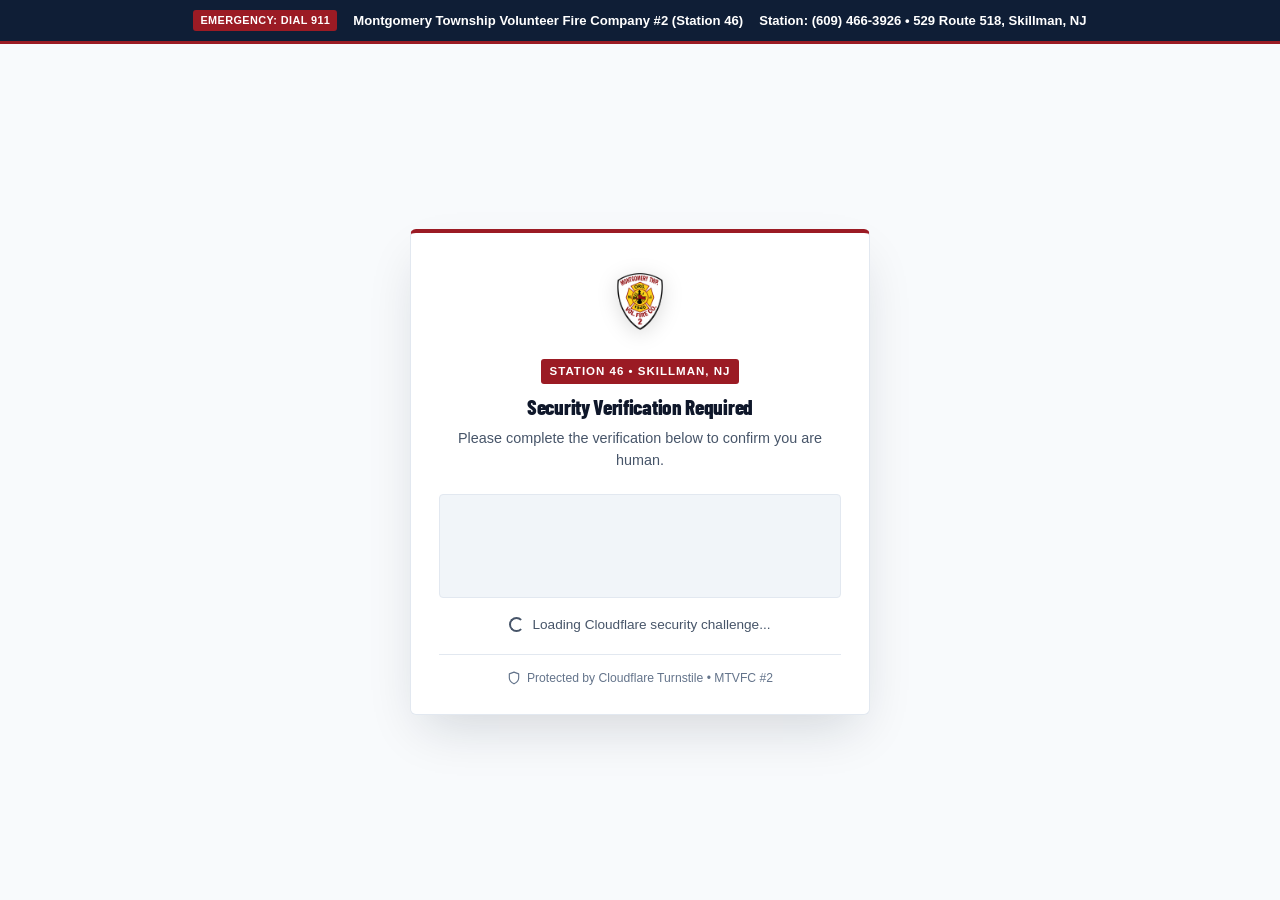
==== commit b65aed83: "Simplify header, humanize copy/styling, and skip Turnstile gate on localhost" ====
--- a/about.html
+++ b/about.html
@@ -10,7 +10,7 @@
     
     <link rel="preconnect" href="https://fonts.googleapis.com">
     <link rel="preconnect" href="https://fonts.gstatic.com" crossorigin="">
-    <link href="https://fonts.googleapis.com/css2?family=Inter:wght@400;500;600;700&amp;display=swap" rel="stylesheet">
+    <link href="https://fonts.googleapis.com/css2?family=Barlow+Condensed:wght@500;600;700&amp;family=Source+Sans+3:ital,wght@0,400;0,600;0,700;1,400&amp;display=swap" rel="stylesheet">
     
     <script>
         (function() {
@@ -29,7 +29,8 @@
     <script>
         (function() {
             var now = Date.now();
-            var verified = false;
+            var h = window.location.hostname;
+            var verified = (h === 'localhost' || h === '127.0.0.1' || window.location.protocol === 'file:');
             try {
                 var s = Number(sessionStorage.getItem('station46_visitor_verified'));
                 if (s && s > now) verified = true;
@@ -49,46 +50,17 @@
             }
         })();
     </script>
-    <link rel="stylesheet" href="styles.css?v=129">
+    <link rel="stylesheet" href="styles.css?v=140">
     <script src="https://challenges.cloudflare.com/turnstile/v0/api.js?render=explicit" async defer data-turnstile-api="true"></script>
 </head>
 <body>
-    <!-- Civic Top Utility Bar -->
-    <div class="top-bar">
-        <div class="top-bar-container">
-            <div class="top-bar-left">
-                <span class="top-bar-badge">EMERGENCY: DIAL 911</span>
-                <span class="top-bar-item">
-                    <svg width="13" height="13" viewBox="0 0 24 24" fill="none" stroke="currentColor" stroke-width="2" stroke-linecap="round" stroke-linejoin="round"><path d="M22 16.92v3a2 2 0 0 1-2.18 2 19.79 19.79 0 0 1-8.63-3.07 19.5 19.5 0 0 1-6-6 19.79 19.79 0 0 1-3.07-8.67A2 2 0 0 1 4.11 2h3a2 2 0 0 1 2 1.72 12.84 12.84 0 0 0 .7 2.81 2 2 0 0 1-.45 2.11L8.09 9.91a16 16 0 0 0 6 6l1.27-1.27a2 2 0 0 1 2.11-.45 12.84 12.84 0 0 0 2.81.7A2 2 0 0 1 22 16.92z"></path></svg>
-                    Station: (609) 466-3926
-                </span>
-                <span class="top-bar-item">
-                    <svg width="13" height="13" viewBox="0 0 24 24" fill="none" stroke="currentColor" stroke-width="2" stroke-linecap="round" stroke-linejoin="round"><path d="M21 10c0 7-9 13-9 13s-9-6-9-13a9 9 0 0 1 18 0z"></path><circle cx="12" cy="10" r="3"></circle></svg>
-                    529 Route 518, Skillman, NJ 08558
-                </span>
-            </div>
-            <div class="top-bar-right">
-                <a href="https://bofc46.com" target="_blank" rel="noopener noreferrer" class="top-bar-item top-bar-link" title="Montgomery Township Fire District #2 Board of Fire Commissioners">
-                    <svg width="12" height="12" viewBox="0 0 24 24" fill="none" stroke="currentColor" stroke-width="2" stroke-linecap="round" stroke-linejoin="round"><path d="M18 13v6a2 2 0 0 1-2 2H5a2 2 0 0 1-2-2V8a2 2 0 0 1 2-2h6"></path><polyline points="15 3 21 3 21 9"></polyline><line x1="10" y1="14" x2="21" y2="3"></line></svg>
-                    <span>Fire District (BOFC)</span>
-                </a>
-                <a href="https://www.facebook.com/mtvfc2" target="_blank" rel="noopener noreferrer" class="top-bar-social" aria-label="Facebook">
-                    <svg width="13" height="13" viewBox="0 0 24 24" fill="none" stroke="currentColor" stroke-width="2" stroke-linecap="round" stroke-linejoin="round"><path d="M18 2h-3a5 5 0 0 0-5 5v3H7v4h3v8h4v-8h3l1-4h-4V7a1 1 0 0 1 1-1h3z"></path></svg>
-                </a>
-                <a href="https://www.instagram.com/MTVFC2" target="_blank" rel="noopener noreferrer" class="top-bar-social" aria-label="Instagram">
-                    <svg width="13" height="13" viewBox="0 0 24 24" fill="none" stroke="currentColor" stroke-width="2" stroke-linecap="round" stroke-linejoin="round"><rect width="20" height="20" x="2" y="2" rx="5" ry="5"></rect><path d="M16 11.37A4 4 0 1 1 12.63 8 4 4 0 0 1 16 11.37z"></path><line x1="17.5" x2="17.51" y1="6.5" y2="6.5"></line></svg>
-                </a>
-            </div>
-        </div>
-    </div>
-
     <nav class="navbar">
         <div class="nav-container">
             <a href="index.html" class="nav-logo">
                 <img src="logo.png" alt="MTVFC #2 Logo" class="nav-badge-img">
                 <div class="logo-text">
-                    <span class="mtvfc">Montgomery Township Volunteer Fire Company #2</span>
-                    <span class="subtitle">Montgomery Township, Somerset County, NJ</span>
+                    <span class="mtvfc">Montgomery Township Volunteer Fire Co. #2</span>
+                    <span class="subtitle">Station 46 &middot; Skillman, NJ &middot; Est. 1946</span>
                 </div>
             </a>
             <div class="nav-links">
@@ -99,6 +71,7 @@
                     <div class="nav-dropdown-menu">
                         <a href="about.html" class="nav-dropdown-item">About Us</a>
                         <a href="history.html" class="nav-dropdown-item">History</a>
+                        <a href="https://bofc46.com" target="_blank" rel="noopener noreferrer" class="nav-dropdown-item">Fire District (BOFC) &#8599;</a>
                     </div>
                 </div>
                 <a href="apparatus.html" class="nav-link">Apparatus</a>
@@ -520,7 +493,7 @@
         <div class="theme-switch-tooltip" id="theme-switch-tooltip">Switch to Dark Mode</div>
     </div>
 
-    <script src="script.js?v=134"></script>
+    <script src="script.js?v=136"></script>
 
 
 </body></html>
--- a/styles.css
+++ b/styles.css
@@ -10,31 +10,31 @@
     --gold: #d97706;
     --gold-light: #fef3c7;
     
-    /* Backgrounds (Clean Wix light strip architecture - Default Light) */
-    --bg-page: #f4f6f9;
+    /* Backgrounds - Clean, warm community firehouse palette (Default Light) */
+    --bg-page: #f6f5f2;
     --bg-surface: #ffffff;
-    --bg-surface-alt: #e9ecef;
-    --bg-dark: #f4f6f9;
-    --bg-darker: #e9ecef;
+    --bg-surface-alt: #efede8;
+    --bg-dark: #f6f5f2;
+    --bg-darker: #e5e2dc;
     --bg-card: #ffffff;
-    --bg-card-alt: #f8fafc;
+    --bg-card-alt: #f8f7f4;
     --bg-card-hover: #ffffff;
     --bg-navbar: #ffffff;
     --bg-input: #ffffff;
     --bg-modal: #ffffff;
     
     /* Text Colors - High Contrast for Accessibility & Readability */
-    --text-primary: #0a0f1d;
-    --text-secondary: #1e293b;
-    --text-muted: #475569;
-    --text-heading: #16253d;
-    --border-light: #cbd5e1;
-    --border-subtle: #94a3b8;
-    --border-divider: #e2e8f0;
+    --text-primary: #18181b;
+    --text-secondary: #3f3f46;
+    --text-muted: #52525b;
+    --text-heading: #141c2b;
+    --border-light: #dcd9d2;
+    --border-subtle: #b8b3aa;
+    --border-divider: #e8e5df;
     
     /* Typography */
-    --font-heading: 'Inter', -apple-system, BlinkMacSystemFont, 'Segoe UI', Roboto, Helvetica, Arial, sans-serif;
-    --font-body: 'Inter', -apple-system, BlinkMacSystemFont, 'Segoe UI', Roboto, Helvetica, Arial, sans-serif;
+    --font-heading: 'Barlow Condensed', -apple-system, BlinkMacSystemFont, 'Segoe UI', Roboto, Helvetica, Arial, sans-serif;
+    --font-body: 'Source Sans 3', -apple-system, BlinkMacSystemFont, 'Segoe UI', Roboto, Helvetica, Arial, sans-serif;
     
     /* Gradients */
     --gradient-primary: linear-gradient(135deg, #9b1b24 0%, #7a151d 100%);
@@ -51,8 +51,8 @@
     --gold-glow: transparent;
     
     /* Layout */
-    --top-bar-height: 30px;
-    --nav-height: 64px;
+    --top-bar-height: 0px;
+    --nav-height: 70px;
     --container-width: 1200px;
     --nav-container-width: 1400px;
     --card-shadow: 0 1px 3px rgba(0, 0, 0, 0.08), 0 1px 2px rgba(0, 0, 0, 0.04);
@@ -76,33 +76,33 @@
         --gold: #f59e0b;
         --gold-light: #fef3c7;
         
-        /* Backgrounds - Sleek Deep Midnight Slate & Obsidian */
-        --bg-page: #080c14;
-        --bg-surface: #0e1626;
-        --bg-surface-alt: #141f36;
-        --bg-dark: #080c14;
-        --bg-darker: #05080f;
-        --bg-card: #101a2e;
-        --bg-card-alt: #16243d;
-        --bg-card-hover: #1c2d4c;
-        --bg-navbar: rgba(8, 12, 20, 0.96);
-        --bg-input: #121d33;
-        --bg-modal: #101a2e;
+        /* Backgrounds - Grounded Charcoal & Deep Slate */
+        --bg-page: #0e1116;
+        --bg-surface: #141921;
+        --bg-surface-alt: #19202a;
+        --bg-dark: #0e1116;
+        --bg-darker: #0a0c10;
+        --bg-card: #161c25;
+        --bg-card-alt: #1d2530;
+        --bg-card-hover: #212a36;
+        --bg-navbar: rgba(14, 17, 22, 0.97);
+        --bg-input: #141a22;
+        --bg-modal: #161c25;
         
         /* Text Colors - High Contrast */
-        --text-primary: #f8fafc;
-        --text-secondary: #cbd5e1;
-        --text-muted: #94a3b8;
+        --text-primary: #f1f3f5;
+        --text-secondary: #c5ccd6;
+        --text-muted: #8f99a8;
         --text-heading: #ffffff;
-        --border-light: rgba(255, 255, 255, 0.12);
-        --border-subtle: rgba(255, 255, 255, 0.2);
+        --border-light: rgba(255, 255, 255, 0.11);
+        --border-subtle: rgba(255, 255, 255, 0.19);
         --border-divider: rgba(255, 255, 255, 0.08);
         
-        /* Shadows - Rich Depth with Subtle Flame Aura */
-        --card-shadow: 0 4px 20px rgba(0, 0, 0, 0.5), 0 0 0 1px rgba(255, 255, 255, 0.06);
-        --card-shadow-hover: 0 10px 32px rgba(0, 0, 0, 0.7), 0 0 0 1px rgba(220, 58, 69, 0.35);
-        --nav-shadow: 0 4px 20px rgba(0, 0, 0, 0.6);
-        --nav-scrolled-shadow: 0 8px 30px rgba(0, 0, 0, 0.85);
+        /* Shadows - Subtle, Flat Depth */
+        --card-shadow: 0 2px 10px rgba(0, 0, 0, 0.35);
+        --card-shadow-hover: 0 4px 16px rgba(0, 0, 0, 0.45);
+        --nav-shadow: 0 2px 12px rgba(0, 0, 0, 0.45);
+        --nav-scrolled-shadow: 0 4px 18px rgba(0, 0, 0, 0.6);
     }
 }
 
@@ -121,33 +121,33 @@
     --gold: #f59e0b;
     --gold-light: #fef3c7;
     
-    /* Backgrounds - Sleek Deep Midnight Slate & Obsidian */
-    --bg-page: #080c14;
-    --bg-surface: #0e1626;
-    --bg-surface-alt: #141f36;
-    --bg-dark: #080c14;
-    --bg-darker: #05080f;
-    --bg-card: #101a2e;
-    --bg-card-alt: #16243d;
-    --bg-card-hover: #1c2d4c;
-    --bg-navbar: rgba(8, 12, 20, 0.96);
-    --bg-input: #121d33;
-    --bg-modal: #101a2e;
+    /* Backgrounds - Grounded Charcoal & Deep Slate */
+    --bg-page: #0e1116;
+    --bg-surface: #141921;
+    --bg-surface-alt: #19202a;
+    --bg-dark: #0e1116;
+    --bg-darker: #0a0c10;
+    --bg-card: #161c25;
+    --bg-card-alt: #1d2530;
+    --bg-card-hover: #212a36;
+    --bg-navbar: rgba(14, 17, 22, 0.97);
+    --bg-input: #141a22;
+    --bg-modal: #161c25;
     
     /* Text Colors - High Contrast */
-    --text-primary: #f8fafc;
-    --text-secondary: #cbd5e1;
-    --text-muted: #94a3b8;
+    --text-primary: #f1f3f5;
+    --text-secondary: #c5ccd6;
+    --text-muted: #8f99a8;
     --text-heading: #ffffff;
-    --border-light: rgba(255, 255, 255, 0.12);
-    --border-subtle: rgba(255, 255, 255, 0.2);
+    --border-light: rgba(255, 255, 255, 0.11);
+    --border-subtle: rgba(255, 255, 255, 0.19);
     --border-divider: rgba(255, 255, 255, 0.08);
     
-    /* Shadows - Rich Depth with Subtle Flame Aura */
-    --card-shadow: 0 4px 20px rgba(0, 0, 0, 0.5), 0 0 0 1px rgba(255, 255, 255, 0.06);
-    --card-shadow-hover: 0 10px 32px rgba(0, 0, 0, 0.7), 0 0 0 1px rgba(220, 58, 69, 0.35);
-    --nav-shadow: 0 4px 20px rgba(0, 0, 0, 0.6);
-    --nav-scrolled-shadow: 0 8px 30px rgba(0, 0, 0, 0.85);
+    /* Shadows - Subtle, Flat Depth */
+    --card-shadow: 0 2px 10px rgba(0, 0, 0, 0.35);
+    --card-shadow-hover: 0 4px 16px rgba(0, 0, 0, 0.45);
+    --nav-shadow: 0 2px 12px rgba(0, 0, 0, 0.45);
+    --nav-scrolled-shadow: 0 4px 18px rgba(0, 0, 0, 0.6);
 }
 
 * {
@@ -4524,15 +4524,15 @@
 }
 
 .membership-badge-tag.tag-associate {
+    background: #9333ea;
+    color: #ffffff;
+    border: 1px solid #9333ea;
+}
+
+.membership-badge-tag.tag-junior {
     background: #b45309;
     color: #ffffff;
     border: 1px solid #b45309;
-}
-
-.membership-badge-tag.tag-junior {
-    background: #1d4ed8;
-    color: #ffffff;
-    border: 1px solid #1d4ed8;
 }
 
 .membership-card-title {
@@ -6529,11 +6529,16 @@
         border: 1px solid rgba(245, 158, 11, 0.35) !important;
     }
 
-    :root[data-theme="dark"] .role-card.role-junior .role-badge-tag,
-    :root[data-theme="dark"] .membership-badge-tag.tag-junior {
+    :root[data-theme="dark"] .role-card.role-junior .role-badge-tag {
         background: #1d4ed8 !important;
         color: #ffffff !important;
         border: 1px solid #1d4ed8 !important;
+    }
+
+    :root[data-theme="dark"] .membership-badge-tag.tag-junior {
+        background: #b45309 !important;
+        color: #ffffff !important;
+        border: 1px solid #b45309 !important;
     }
 
     :root[data-theme="dark"] .badge-associate,
@@ -6543,11 +6548,16 @@
         border: 1px solid rgba(168, 85, 247, 0.35) !important;
     }
 
-    :root[data-theme="dark"] .role-card.role-associate .role-badge-tag,
-    :root[data-theme="dark"] .membership-badge-tag.tag-associate {
+    :root[data-theme="dark"] .role-card.role-associate .role-badge-tag {
         background: #b45309 !important;
         color: #ffffff !important;
         border: 1px solid #b45309 !important;
+    }
+
+    :root[data-theme="dark"] .membership-badge-tag.tag-associate {
+        background: #9333ea !important;
+        color: #ffffff !important;
+        border: 1px solid #9333ea !important;
     }
 
     :root[data-theme="dark"] .badge-firefighter,
@@ -11865,3 +11875,578 @@
     }
 }
 
+
+
+/* ==========================================================================
+   Humanized Firehouse Redesign — Header, Hero, Station Strip, Typography
+   ========================================================================== */
+
+/* Calm, single-tier firehouse header with thin red top stripe */
+.navbar {
+    border-top: 3px solid var(--fire-red);
+    border-bottom: 1px solid var(--border-light);
+    box-shadow: 0 1px 4px rgba(0, 0, 0, 0.04);
+}
+
+.navbar.scrolled {
+    border-bottom: 1px solid var(--border-light);
+    box-shadow: 0 2px 10px rgba(0, 0, 0, 0.08);
+}
+
+.nav-badge-img {
+    height: 44px;
+    filter: none;
+}
+
+.logo-text .mtvfc {
+    font-family: var(--font-heading);
+    font-weight: 700;
+    font-size: 1.32rem;
+    letter-spacing: 0.25px;
+    line-height: 1.1;
+    color: var(--text-heading);
+}
+
+.logo-text .subtitle {
+    font-family: var(--font-body);
+    font-size: 0.78rem;
+    color: var(--text-muted);
+    font-weight: 600;
+    text-transform: none;
+    letter-spacing: 0.15px;
+    margin-top: 2px;
+}
+
+.nav-links {
+    gap: 1.35rem;
+}
+
+.nav-links a:not(.btn-primary):not(.nav-btn-donate) {
+    font-family: var(--font-body);
+    font-weight: 600;
+    font-size: 0.94rem;
+    text-transform: none;
+    letter-spacing: 0;
+    color: var(--text-secondary);
+    padding: 4px 0;
+}
+
+.nav-links a:not(.btn-primary):not(.nav-btn-donate):hover,
+.nav-links a:not(.btn-primary):not(.nav-btn-donate).active {
+    color: var(--fire-red);
+}
+
+.nav-links a:not(.btn-primary):not(.nav-btn-donate)::after {
+    bottom: -2px;
+    height: 2px;
+}
+
+.nav-links a.nav-btn-donate {
+    font-family: var(--font-body);
+    font-weight: 700;
+    font-size: 0.9rem;
+    text-transform: none;
+    letter-spacing: 0.1px;
+    padding: 7px 16px;
+    border-radius: 4px;
+    box-shadow: none;
+}
+
+.nav-links a.nav-btn-donate:hover {
+    transform: none;
+    box-shadow: none;
+    background: var(--fire-red-dark);
+}
+
+/* Slim, grounded announcement strip (less visual noise at top of page) */
+.santa-announcement-bar,
+.santa-announcement-bar.announcement-theme-green {
+    background: #1b3a2b;
+    border-bottom: 1px solid rgba(255, 255, 255, 0.14);
+    padding: 0.45rem 1.25rem;
+}
+
+.santa-announcement-bar.announcement-theme-red {
+    background: #7a151d;
+    border-bottom-color: rgba(255, 255, 255, 0.16);
+}
+
+.santa-announcement-bar.announcement-theme-navy {
+    background: #16253d;
+    border-bottom-color: rgba(255, 255, 255, 0.16);
+}
+
+.santa-announcement-inner {
+    gap: 0.5rem 1.1rem;
+}
+
+.santa-announcement-text {
+    font-family: var(--font-body);
+    font-size: 0.9rem;
+    font-weight: 400;
+    color: rgba(255, 255, 255, 0.92);
+    gap: 0.45rem;
+}
+
+.santa-announcement-text strong {
+    color: #ffffff;
+    font-weight: 700;
+}
+
+.santa-announcement-cta {
+    background: transparent;
+    color: #fde68a;
+    font-family: var(--font-body);
+    font-weight: 700;
+    font-size: 0.88rem;
+    text-transform: none;
+    letter-spacing: 0;
+    padding: 2px 4px;
+    border-radius: 0;
+    border-bottom: 1.5px solid rgba(253, 230, 138, 0.65);
+    transition: color 0.15s ease, border-color 0.15s ease;
+}
+
+.santa-announcement-cta:hover {
+    background: transparent;
+    color: #ffffff;
+    border-bottom-color: #ffffff;
+    transform: none;
+}
+
+/* Editorial left-aligned home hero — lets the fire trucks breathe on the right */
+.hero.hero-home {
+    height: auto;
+    min-height: 540px;
+    padding: 5.5rem 0 5rem;
+    justify-content: flex-start;
+    text-align: left;
+}
+
+.hero.hero-home .hero-bg {
+    background-image:
+        linear-gradient(96deg, rgba(11, 15, 22, 0.88) 0%, rgba(11, 15, 22, 0.68) 46%, rgba(11, 15, 22, 0.18) 100%),
+        url('hero-bg.jpg?v=2');
+    background-position: center 55%;
+}
+
+:root[data-theme="dark"] .hero.hero-home .hero-bg {
+    background-image:
+        linear-gradient(96deg, rgba(10, 13, 19, 0.9) 0%, rgba(10, 13, 19, 0.72) 48%, rgba(10, 13, 19, 0.28) 100%),
+        url('hero-bg.jpg?v=2');
+}
+
+.hero.hero-home .hero-content {
+    width: 100%;
+    max-width: var(--container-width);
+    margin: 0 auto;
+    padding: 0 2rem;
+    text-shadow: none;
+}
+
+.hero.hero-home .hero-title {
+    font-family: var(--font-heading);
+    font-size: clamp(3.6rem, 7.5vw, 5.75rem);
+    font-weight: 700;
+    line-height: 0.98;
+    letter-spacing: 0.5px;
+    text-transform: uppercase;
+    margin-bottom: 1rem;
+    text-shadow: 0 2px 10px rgba(0, 0, 0, 0.45);
+}
+
+.hero.hero-home .hero-title span {
+    color: #dc3545;
+    text-shadow: 0 2px 10px rgba(0, 0, 0, 0.5);
+}
+
+.hero.hero-home .hero-desc {
+    font-family: var(--font-body);
+    font-size: 1.2rem;
+    line-height: 1.55;
+    color: rgba(244, 246, 249, 0.94);
+    max-width: 540px;
+    margin: 0 0 2rem 0;
+    text-shadow: 0 1px 4px rgba(0, 0, 0, 0.45);
+}
+
+.hero.hero-home .hero-actions {
+    justify-content: flex-start;
+    align-items: center;
+    gap: 1.5rem;
+    margin-bottom: 0;
+}
+
+.hero-text-link {
+    font-family: var(--font-body);
+    font-size: 1rem;
+    font-weight: 600;
+    color: rgba(255, 255, 255, 0.92);
+    border-bottom: 1.5px solid rgba(255, 255, 255, 0.45);
+    padding-bottom: 2px;
+    transition: color 0.15s ease, border-color 0.15s ease;
+}
+
+.hero-text-link:hover {
+    color: #ffffff;
+    border-bottom-color: #ffffff;
+}
+
+/* Station Quick Info Strip (replaces the old top utility bar) */
+.station-strip {
+    background: var(--bg-surface);
+    border-bottom: 1px solid var(--border-light);
+}
+
+.station-strip-inner {
+    max-width: var(--container-width);
+    margin: 0 auto;
+    padding: 0 2rem;
+    display: grid;
+    grid-template-columns: repeat(4, minmax(0, 1fr));
+}
+
+.strip-item {
+    padding: 1.15rem 1.25rem;
+    border-right: 1px solid var(--border-divider);
+    display: flex;
+    flex-direction: column;
+    gap: 2px;
+}
+
+.strip-item:first-child {
+    padding-left: 0;
+}
+
+.strip-item:last-child {
+    border-right: none;
+    padding-right: 0;
+}
+
+.strip-label {
+    font-family: var(--font-body);
+    font-size: 0.76rem;
+    font-weight: 700;
+    text-transform: uppercase;
+    letter-spacing: 0.65px;
+    color: var(--text-muted);
+}
+
+.strip-value {
+    font-family: var(--font-heading);
+    font-size: 1.32rem;
+    font-weight: 700;
+    color: var(--text-heading);
+    line-height: 1.2;
+    letter-spacing: 0.2px;
+}
+
+a.strip-value:hover {
+    color: var(--fire-red);
+    text-decoration: underline;
+    text-underline-offset: 3px;
+}
+
+.strip-item.strip-emergency .strip-label {
+    color: var(--fire-red);
+}
+
+.strip-item.strip-emergency .strip-value {
+    color: var(--fire-red);
+}
+
+:root[data-theme="dark"] .strip-item.strip-emergency .strip-label,
+:root[data-theme="dark"] .strip-item.strip-emergency .strip-value {
+    color: #f87171;
+}
+
+@media (prefers-color-scheme: dark) {
+    :root:not([data-theme="light"]) .strip-item.strip-emergency .strip-label,
+    :root:not([data-theme="light"]) .strip-item.strip-emergency .strip-value {
+        color: #f87171;
+    }
+}
+
+.strip-note {
+    font-size: 0.84rem;
+    color: var(--text-muted);
+    line-height: 1.2;
+}
+
+/* Cleaner, more grounded buttons */
+.btn, .btn-primary, .btn-secondary, .btn-outline {
+    font-family: var(--font-body);
+    font-weight: 700;
+    font-size: 0.96rem;
+    text-transform: none;
+    letter-spacing: 0.1px;
+    padding: 12px 24px;
+    border-radius: 4px;
+    box-shadow: none;
+}
+
+.btn-primary:hover,
+.btn-secondary:hover {
+    box-shadow: none;
+}
+
+/* Section headings — clean Barlow Condensed without generic centered red bar */
+.section {
+    padding: 72px 0;
+}
+
+.section-title {
+    font-family: var(--font-heading);
+    font-size: clamp(2.1rem, 3.8vw, 2.75rem);
+    font-weight: 700;
+    text-transform: uppercase;
+    letter-spacing: 0.4px;
+    margin-bottom: 0.65rem;
+}
+
+.section-title::after {
+    display: none;
+}
+
+.section-subtitle {
+    font-family: var(--font-body);
+    font-size: 1.08rem;
+    line-height: 1.65;
+}
+
+/* Role cards — cohesive, restrained, authentic firehouse look */
+.role-card,
+.role-card.role-firefighter,
+.role-card.role-junior,
+.role-card.role-police,
+.role-card.role-associate {
+    border-radius: 4px;
+    padding: 1.75rem 1.4rem;
+    border: 1px solid var(--border-light);
+    border-top: 3px solid var(--border-subtle);
+    box-shadow: none;
+}
+
+.role-card.role-firefighter {
+    border-top: 3px solid var(--fire-red);
+}
+
+.role-card:hover,
+.role-card.role-firefighter:hover {
+    box-shadow: var(--card-shadow);
+    border-color: var(--border-subtle);
+}
+
+.role-card.role-firefighter:hover {
+    border-top-color: var(--fire-red);
+}
+
+.role-card .role-badge-tag,
+.role-card.role-firefighter .role-badge-tag,
+.role-card.role-junior .role-badge-tag,
+.role-card.role-police .role-badge-tag,
+.role-card.role-associate .role-badge-tag {
+    background: transparent;
+    border: none;
+    padding: 0;
+    margin-bottom: 0.45rem;
+    color: var(--text-muted);
+    font-family: var(--font-body);
+    font-size: 0.78rem;
+    font-weight: 700;
+    letter-spacing: 0.5px;
+    text-transform: uppercase;
+}
+
+.role-card.role-firefighter .role-badge-tag {
+    color: var(--fire-red);
+}
+
+:root[data-theme="dark"] .role-card.role-firefighter .role-badge-tag {
+    color: #f87171;
+}
+
+@media (prefers-color-scheme: dark) {
+    :root:not([data-theme="light"]) .role-card.role-firefighter .role-badge-tag {
+        color: #f87171;
+    }
+}
+
+.role-card h3 {
+    font-family: var(--font-heading);
+    font-size: 1.65rem;
+    font-weight: 700;
+    letter-spacing: 0.2px;
+    margin-bottom: 0.6rem;
+}
+
+.role-desc {
+    font-size: 0.96rem;
+    line-height: 1.55;
+}
+
+.role-features li {
+    position: relative;
+    padding: 8px 0 8px 16px;
+    font-size: 0.93rem;
+    line-height: 1.45;
+    display: block;
+}
+
+.role-features li::before {
+    content: "\2014";
+    position: absolute;
+    left: 0;
+    top: 8px;
+    color: var(--fire-red);
+    font-weight: 700;
+}
+
+.role-card .btn {
+    padding: 10px 14px;
+    font-size: 0.92rem;
+}
+
+/* Operation Santa promo card — sharper, less template-y */
+.santa-promo-card {
+    border-radius: 6px;
+    border-top: 3px solid var(--fire-red);
+    box-shadow: var(--card-shadow);
+}
+
+.santa-promo-photo-badge {
+    border-radius: 3px;
+    background: rgba(14, 17, 22, 0.9);
+    border: 1px solid rgba(255, 255, 255, 0.2);
+    color: #ffffff;
+    backdrop-filter: none;
+    -webkit-backdrop-filter: none;
+    font-family: var(--font-body);
+    font-size: 0.8rem;
+    padding: 5px 10px;
+}
+
+.santa-promo-eyebrow {
+    font-family: var(--font-body);
+    font-size: 0.8rem;
+    font-weight: 700;
+    letter-spacing: 0.7px;
+}
+
+.santa-promo-title {
+    font-family: var(--font-heading);
+    font-size: clamp(2rem, 3.2vw, 2.6rem);
+    font-weight: 700;
+    text-transform: uppercase;
+    letter-spacing: 0.3px;
+}
+
+.santa-promo-date-item {
+    border-radius: 4px;
+    border-left-width: 3px;
+}
+
+/* Support way cards — flat, no bouncy hover */
+.support-way-card {
+    border-radius: 4px;
+    box-shadow: none;
+}
+
+.support-way-card:hover {
+    transform: none;
+    border-color: var(--border-subtle);
+    box-shadow: var(--card-shadow);
+}
+
+.support-way-icon {
+    width: 40px;
+    height: 40px;
+    border-radius: 4px;
+    margin-bottom: 1rem;
+}
+
+.support-way-title {
+    font-family: var(--font-heading);
+    font-size: 1.45rem;
+    font-weight: 700;
+}
+
+/* Open drill banner & form card */
+.recruit-form-card {
+    border-radius: 4px;
+    box-shadow: none;
+}
+
+.open-drill-banner h4 {
+    font-family: var(--font-heading);
+    font-size: 1.3rem;
+    font-weight: 700;
+}
+
+/* Responsive adjustments */
+@media (max-width: 1120px) {
+    .station-strip-inner {
+        grid-template-columns: repeat(2, minmax(0, 1fr));
+    }
+    .strip-item:nth-child(2) {
+        border-right: none;
+    }
+    .strip-item:nth-child(1),
+    .strip-item:nth-child(2) {
+        border-bottom: 1px solid var(--border-divider);
+    }
+    .strip-item:nth-child(3) {
+        padding-left: 0;
+    }
+}
+
+@media (max-width: 1280px) {
+    .logo-text .mtvfc {
+        font-size: 1.12rem;
+    }
+    .logo-text .subtitle {
+        font-size: 0.72rem;
+    }
+    .nav-links a {
+        font-family: var(--font-body);
+        text-transform: none;
+    }
+}
+
+@media (max-width: 768px) {
+    .hero.hero-home {
+        min-height: 460px;
+        padding: 4rem 0 3.5rem;
+    }
+    .hero.hero-home .hero-bg {
+        background-image:
+            linear-gradient(180deg, rgba(11, 15, 22, 0.72) 0%, rgba(11, 15, 22, 0.85) 100%),
+            url('hero-bg.jpg?v=2');
+    }
+    .hero.hero-home .hero-desc {
+        font-size: 1.08rem;
+    }
+    .hero.hero-home .hero-actions {
+        align-items: flex-start;
+        gap: 1rem;
+    }
+    .hero.hero-home .hero-actions .btn-primary {
+        width: auto;
+        max-width: none;
+    }
+    .station-strip-inner {
+        grid-template-columns: 1fr;
+        padding: 0 1.25rem;
+    }
+    .strip-item,
+    .strip-item:first-child,
+    .strip-item:nth-child(3),
+    .strip-item:last-child {
+        padding: 0.9rem 0;
+        border-right: none;
+        border-bottom: 1px solid var(--border-divider);
+    }
+    .strip-item:last-child {
+        border-bottom: none;
+    }
+}
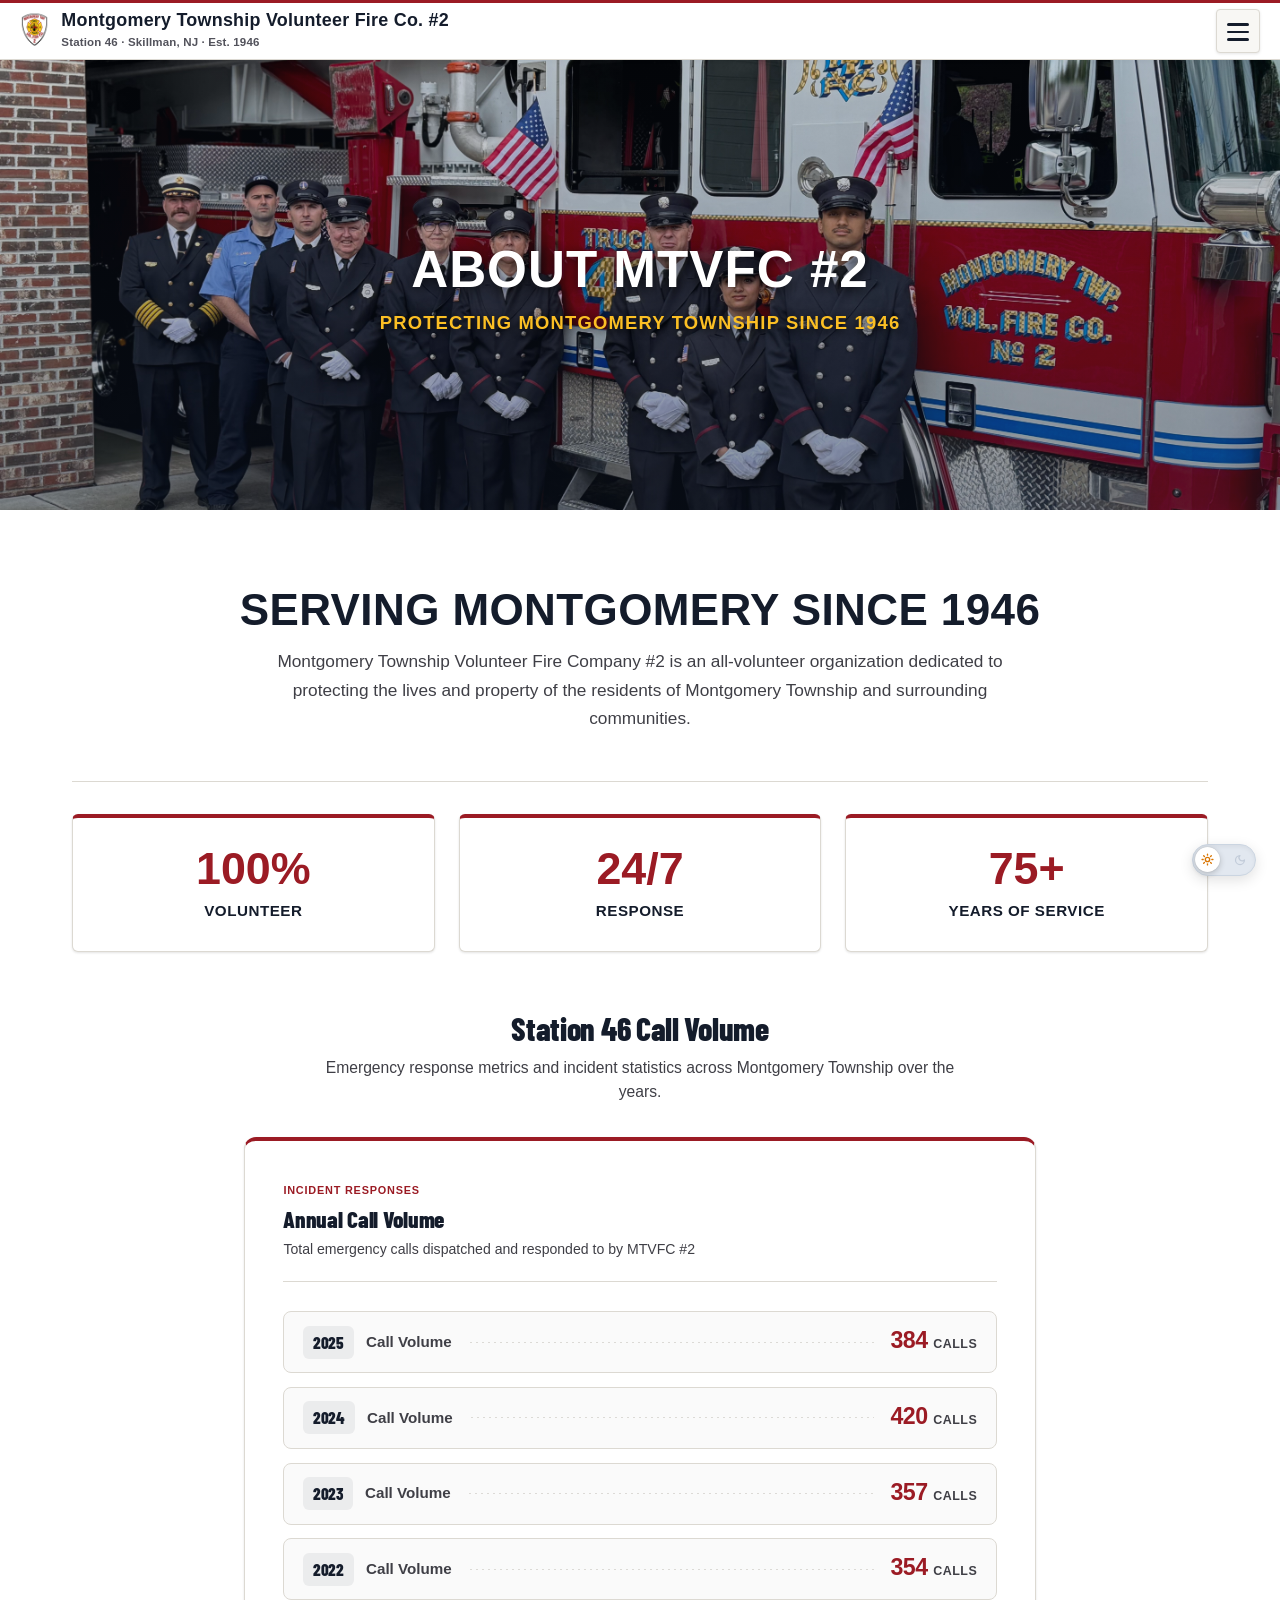
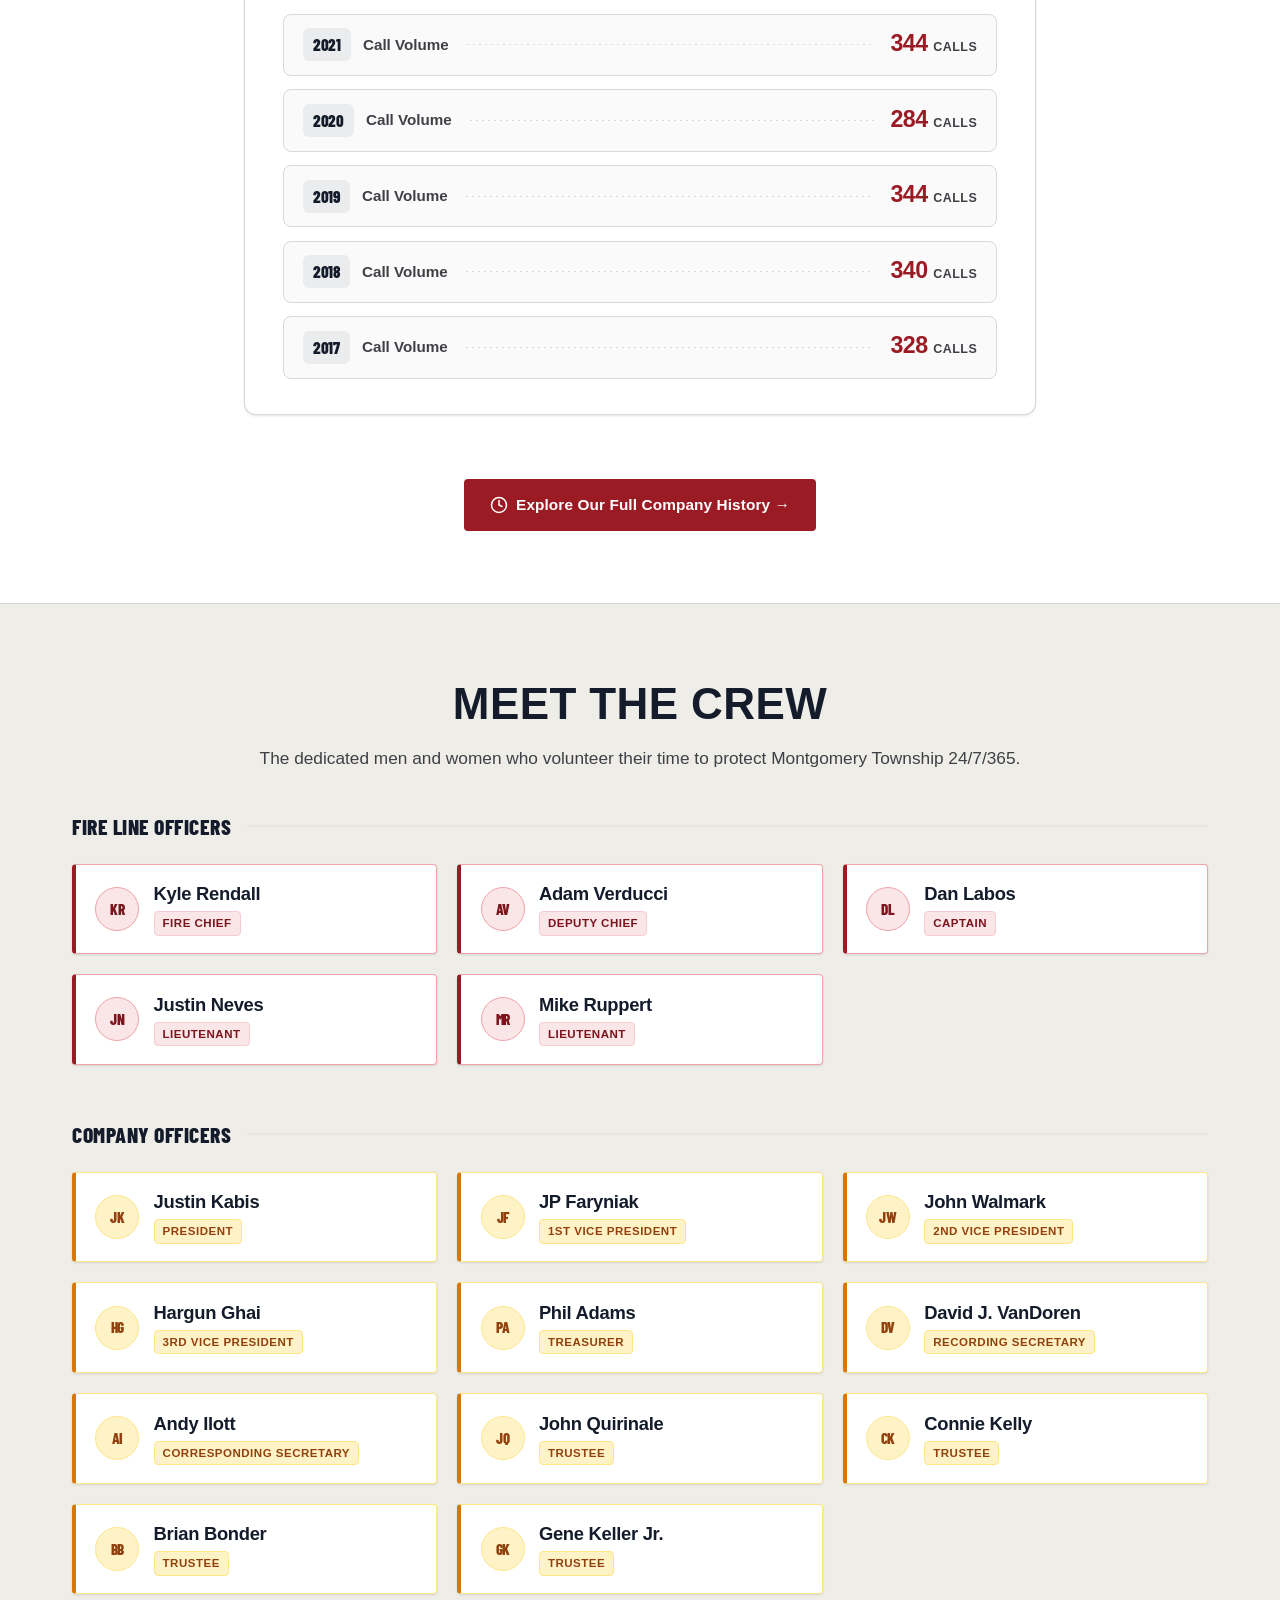
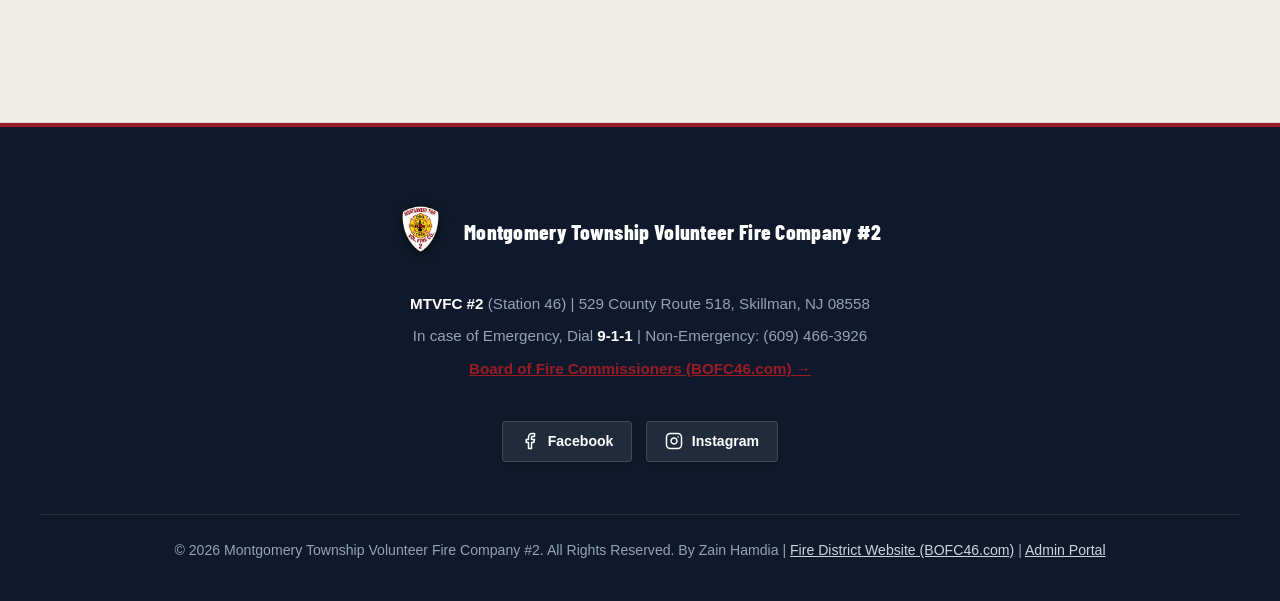
==== commit 9ed76a6b: "Temporarily comment out Cloudflare Turnstile visitor gate" ====
--- a/about.html
+++ b/about.html
@@ -22,6 +22,7 @@
             } catch(e) {}
         })();
     </script>
+    <!-- Cloudflare Turnstile visitor gate temporarily commented out
     <style id="turnstile-gate-critical-css">
         html.turnstile-gate-locked, html.turnstile-gate-locked body { overflow: hidden !important; height: 100% !important; }
         html.turnstile-gate-locked body > *:not(#station46-turnstile-gate) { display: none !important; visibility: hidden !important; pointer-events: none !important; }
@@ -50,6 +51,7 @@
             }
         })();
     </script>
+    -->
     <link rel="stylesheet" href="styles.css?v=140">
     <script src="https://challenges.cloudflare.com/turnstile/v0/api.js?render=explicit" async defer data-turnstile-api="true"></script>
 </head>
@@ -493,7 +495,7 @@
         <div class="theme-switch-tooltip" id="theme-switch-tooltip">Switch to Dark Mode</div>
     </div>
 
-    <script src="script.js?v=136"></script>
+    <script src="script.js?v=137"></script>
 
 
 </body></html>
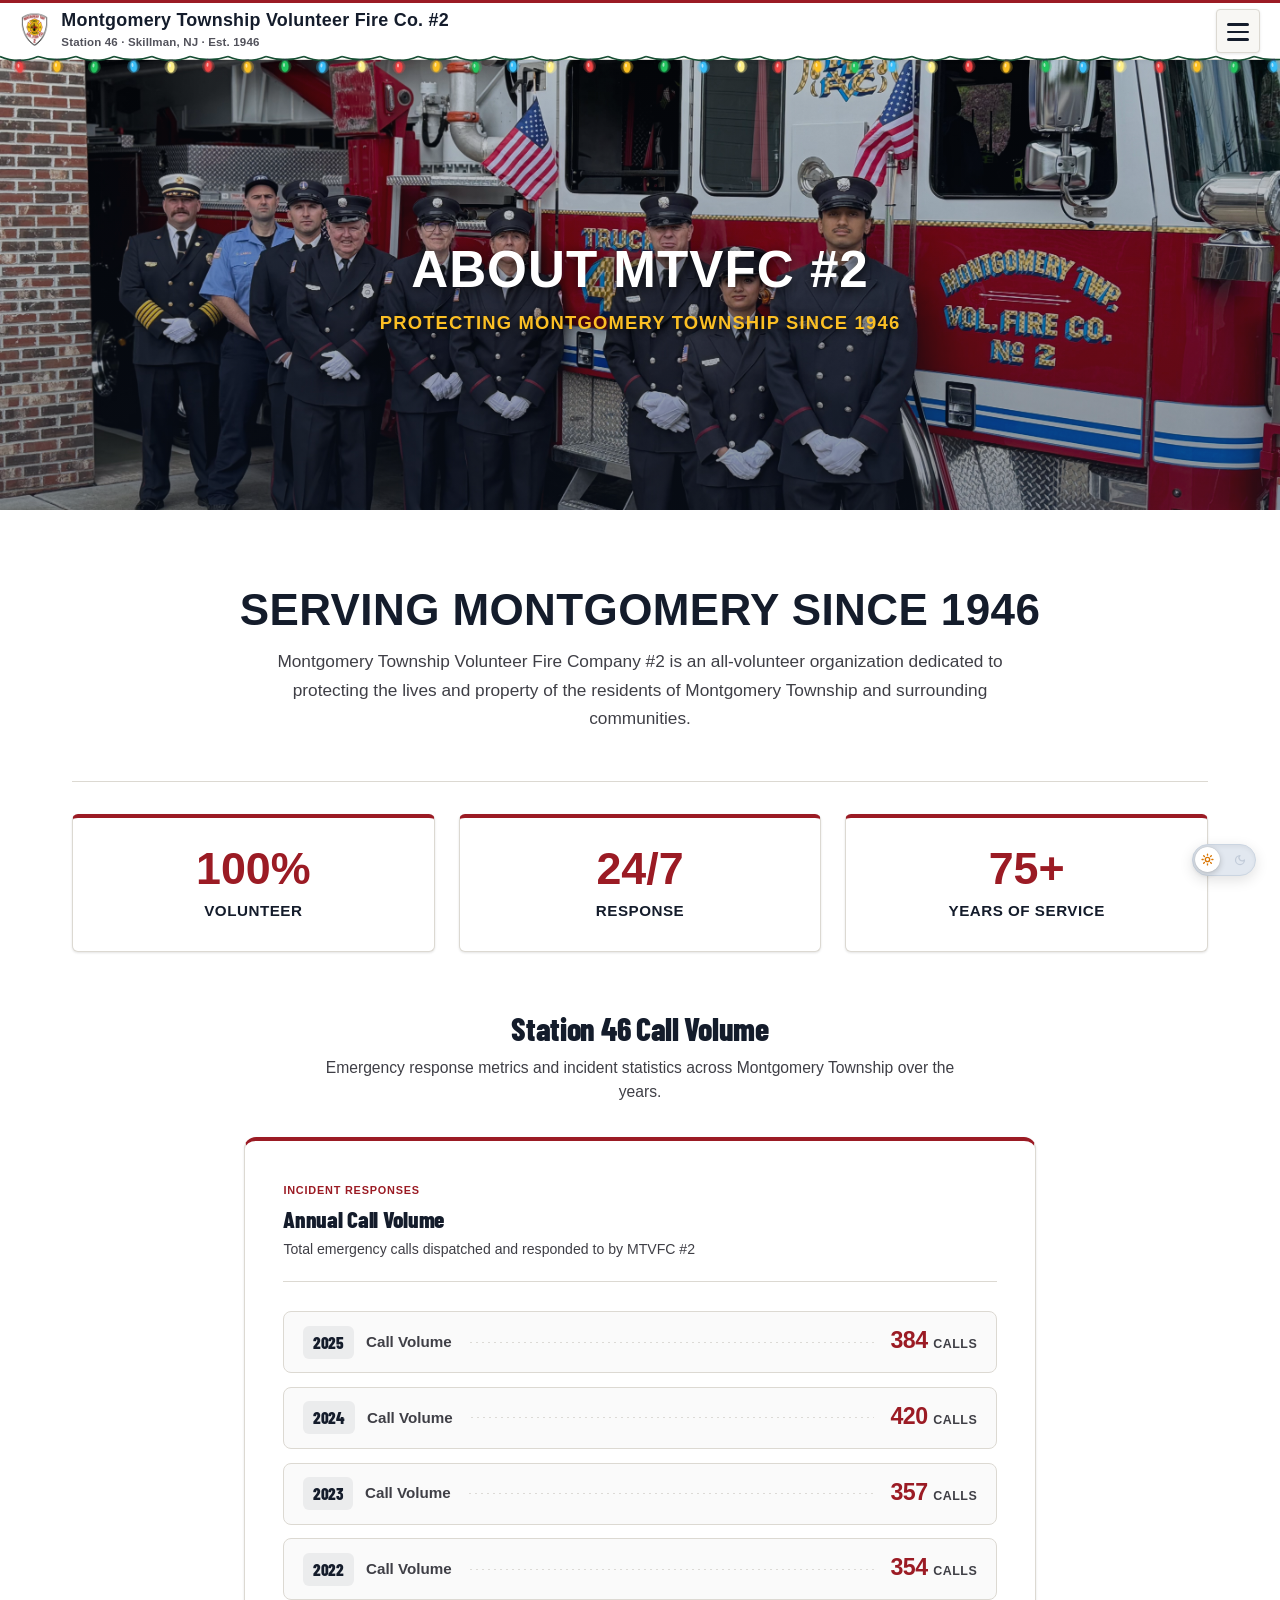
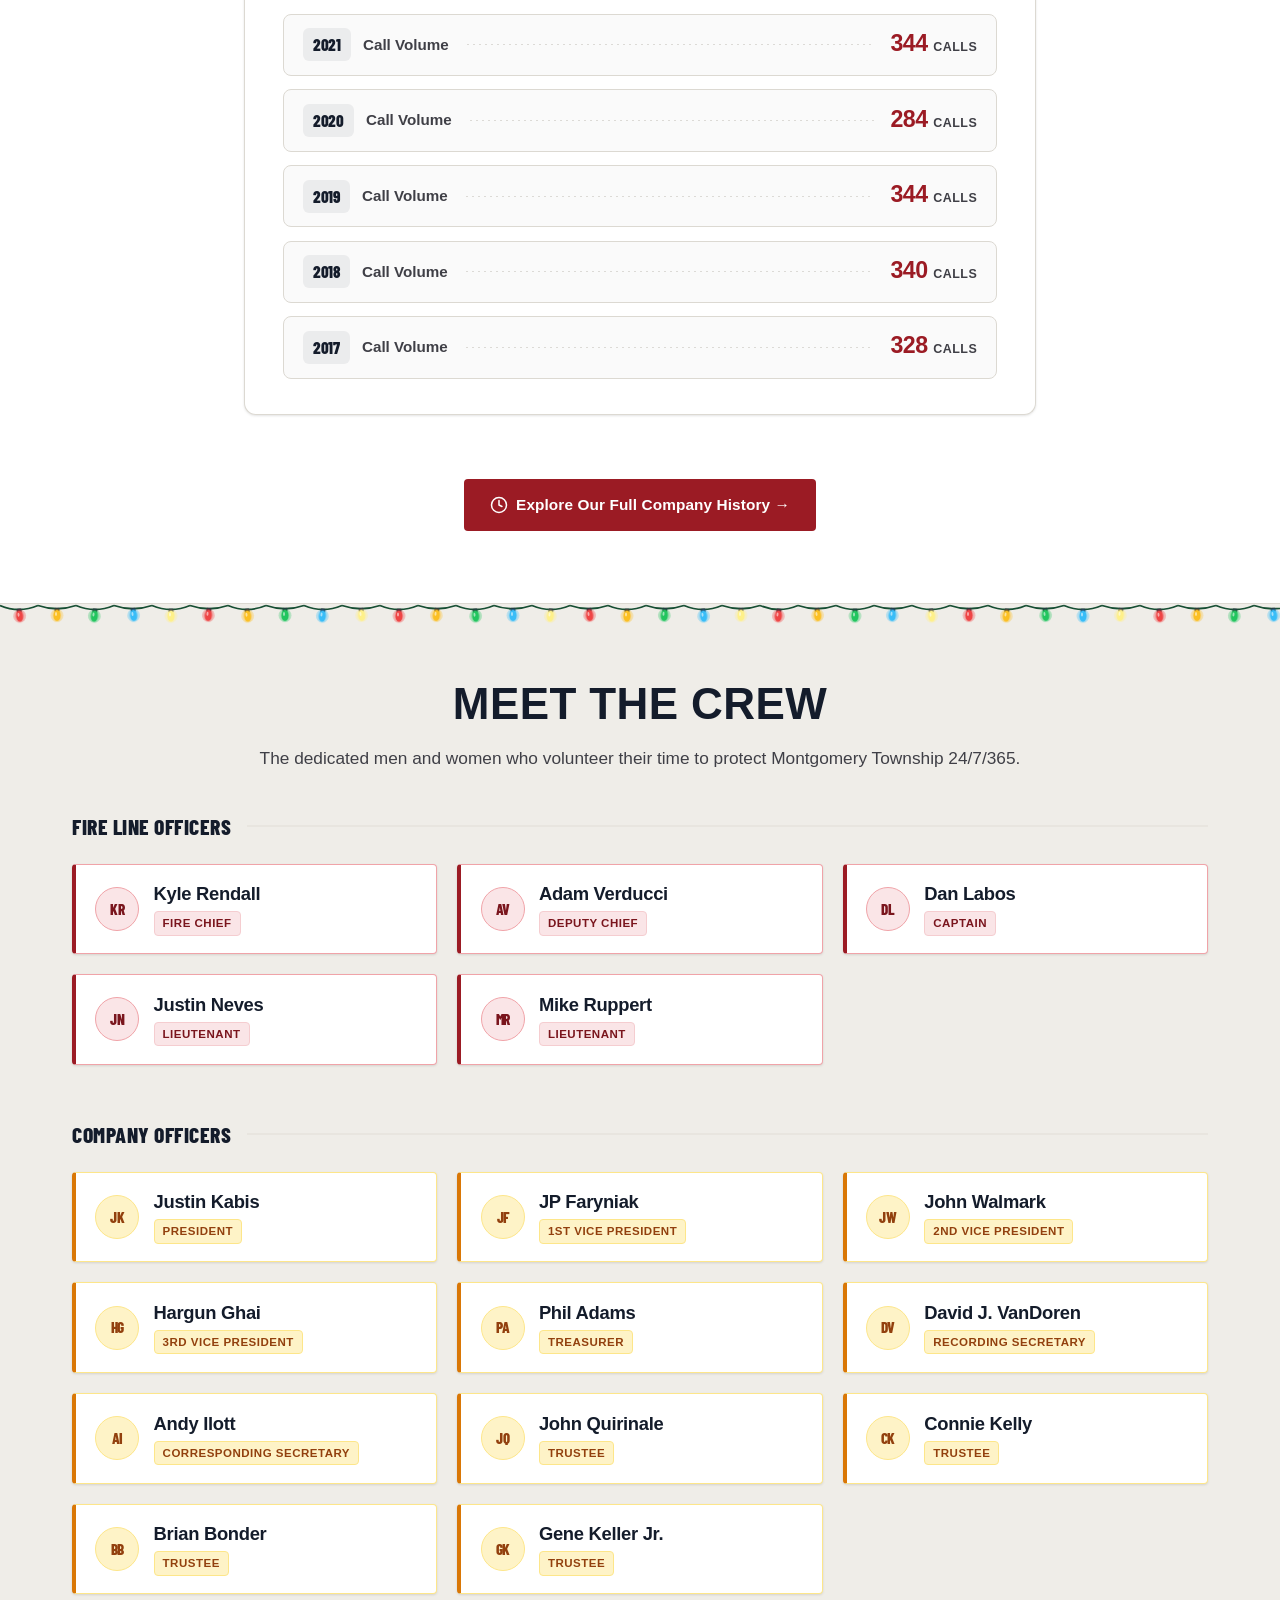
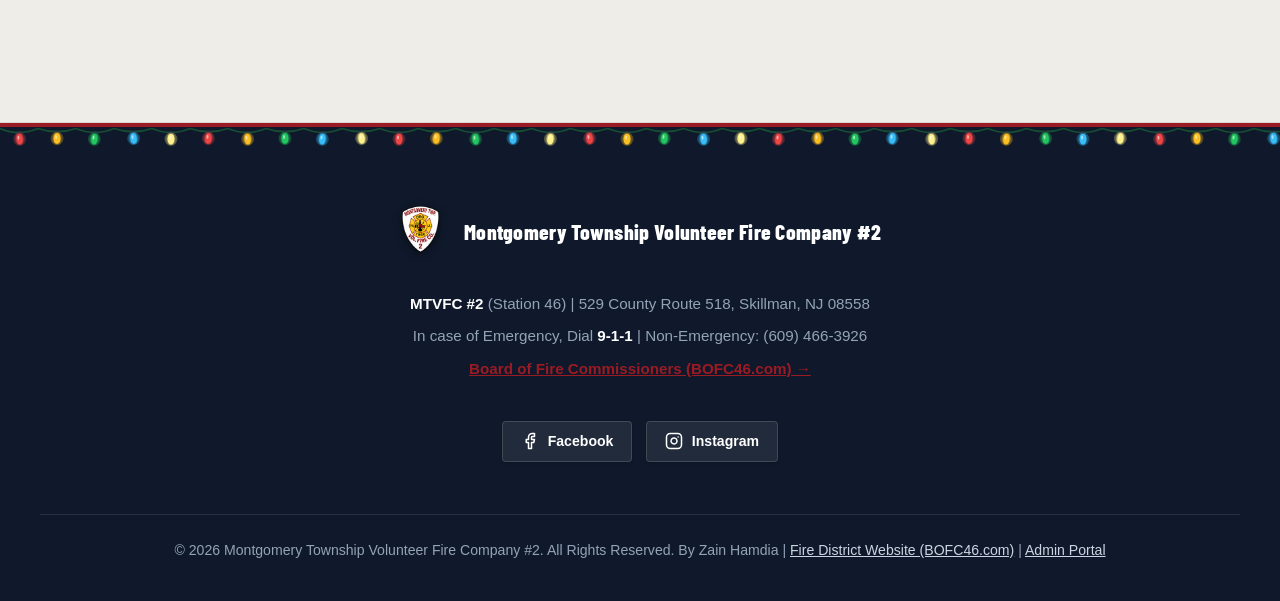
==== commit 1c6fe346: "Add admin-toggleable Christmas lights around the website" ====
--- a/about.html
+++ b/about.html
@@ -52,7 +52,7 @@
         })();
     </script>
     -->
-    <link rel="stylesheet" href="styles.css?v=140">
+    <link rel="stylesheet" href="styles.css?v=143">
     <script src="https://challenges.cloudflare.com/turnstile/v0/api.js?render=explicit" async defer data-turnstile-api="true"></script>
 </head>
 <body>
@@ -495,7 +495,7 @@
         <div class="theme-switch-tooltip" id="theme-switch-tooltip">Switch to Dark Mode</div>
     </div>
 
-    <script src="script.js?v=137"></script>
+    <script src="script.js?v=139"></script>
 
 
 </body></html>
--- a/styles.css
+++ b/styles.css
@@ -11958,12 +11958,31 @@
     background: var(--fire-red-dark);
 }
 
-/* Slim, grounded announcement strip (less visual noise at top of page) */
+/* Slim, grounded announcement strip with subtle festive touches for Operation Santa */
 .santa-announcement-bar,
 .santa-announcement-bar.announcement-theme-green {
-    background: #1b3a2b;
-    border-bottom: 1px solid rgba(255, 255, 255, 0.14);
-    padding: 0.45rem 1.25rem;
+    background-color: #1f6b3e;
+    background-image:
+        url("data:image/svg+xml,%3Csvg xmlns='http://www.w3.org/2000/svg' width='120' height='44' viewBox='0 0 120 44'%3E%3Cg fill='none' stroke='%23ffffff' stroke-opacity='0.14' stroke-width='1.1' stroke-linecap='round'%3E%3Cpath d='M18 11v10M13 16h10M14.5 12.5l7 7M21.5 12.5l-7 7'/%3E%3Cpath d='M74 25v8M70 29h8M71.2 26.2l5.6 5.6M76.8 26.2l-5.6 5.6'/%3E%3Ccircle cx='46' cy='10' r='1.3' fill='%23ffffff' fill-opacity='0.18' stroke='none'/%3E%3Ccircle cx='104' cy='16' r='1.6' fill='%23fde68a' fill-opacity='0.24' stroke='none'/%3E%3Ccircle cx='92' cy='34' r='1.2' fill='%23ffffff' fill-opacity='0.16' stroke='none'/%3E%3Ccircle cx='34' cy='33' r='1.4' fill='%23fde68a' fill-opacity='0.2' stroke='none'/%3E%3C/g%3E%3C/svg%3E"),
+        linear-gradient(90deg, #1a5c35 0%, #247a46 50%, #1a5c35 100%);
+    background-repeat: repeat, no-repeat;
+    border-bottom: 2px solid #e5b84b;
+    padding: 0.5rem 1.25rem;
+}
+
+.santa-bar-holly {
+    display: inline-flex;
+    align-items: center;
+    flex-shrink: 0;
+    margin-right: 2px;
+}
+
+.santa-bar-flake {
+    display: inline-flex;
+    align-items: center;
+    flex-shrink: 0;
+    color: rgba(255, 255, 255, 0.72);
+    margin-left: 2px;
 }
 
 .santa-announcement-bar.announcement-theme-red {
@@ -12245,12 +12264,17 @@
 .role-card.role-firefighter .role-badge-tag,
 .role-card.role-junior .role-badge-tag,
 .role-card.role-police .role-badge-tag,
-.role-card.role-associate .role-badge-tag {
-    background: transparent;
-    border: none;
-    padding: 0;
+.role-card.role-associate .role-badge-tag,
+:root[data-theme="dark"] .role-card .role-badge-tag,
+:root[data-theme="dark"] .role-card.role-firefighter .role-badge-tag,
+:root[data-theme="dark"] .role-card.role-junior .role-badge-tag,
+:root[data-theme="dark"] .role-card.role-police .role-badge-tag,
+:root[data-theme="dark"] .role-card.role-associate .role-badge-tag {
+    background: transparent !important;
+    border: none !important;
+    padding: 0 !important;
     margin-bottom: 0.45rem;
-    color: var(--text-muted);
+    color: var(--text-muted) !important;
     font-family: var(--font-body);
     font-size: 0.78rem;
     font-weight: 700;
@@ -12259,11 +12283,11 @@
 }
 
 .role-card.role-firefighter .role-badge-tag {
-    color: var(--fire-red);
+    color: var(--fire-red) !important;
 }
 
 :root[data-theme="dark"] .role-card.role-firefighter .role-badge-tag {
-    color: #f87171;
+    color: #f87171 !important;
 }
 
 @media (prefers-color-scheme: dark) {
@@ -12450,3 +12474,164 @@
         border-bottom: none;
     }
 }
+
+
+/* ==========================================================================
+   Site-Wide Holiday C9 Christmas Lights (Admin Toggleable)
+   ========================================================================== */
+
+.s46-xmas-strand {
+    display: block;
+    width: 100%;
+    height: 24px;
+    pointer-events: none;
+    user-select: none;
+    overflow: hidden;
+    line-height: 0;
+}
+
+/* Navbar eaves strand hangs right beneath the sticky navbar */
+.navbar {
+    overflow: visible;
+}
+
+.nav-dropdown-menu {
+    z-index: 1006;
+}
+
+.s46-xmas-strand-navbar {
+    position: absolute;
+    left: 0;
+    right: 0;
+    bottom: -20px;
+    height: 24px;
+    z-index: 997;
+}
+
+body.menu-open .s46-xmas-strand-navbar {
+    display: none;
+}
+
+body.s46-lights-navbar .santa-announcement-bar.announcement-pos-below-nav {
+    padding-top: 1.25rem;
+    padding-bottom: 0.5rem;
+}
+
+/* Section, strip, card & footer strands */
+.station-strip.has-s46-xmas-lights,
+.santa-promo-card.has-s46-xmas-lights,
+.section.dark-alt.has-s46-xmas-lights,
+footer.has-s46-xmas-lights {
+    position: relative;
+}
+
+.s46-xmas-strand-strip {
+    position: absolute;
+    left: 0;
+    right: 0;
+    bottom: -21px;
+    height: 24px;
+    z-index: 6;
+}
+
+.s46-xmas-strand-card {
+    position: absolute;
+    top: 0;
+    left: 0;
+    right: 0;
+    height: 24px;
+    z-index: 6;
+}
+
+.santa-promo-card.has-s46-xmas-lights .santa-promo-photo-badge {
+    top: 26px;
+}
+
+.s46-xmas-strand-section {
+    position: absolute;
+    top: 0;
+    left: 0;
+    right: 0;
+    height: 24px;
+    z-index: 5;
+}
+
+.s46-xmas-strand-footer {
+    position: absolute;
+    top: 0;
+    left: 0;
+    right: 0;
+    height: 24px;
+    z-index: 5;
+}
+
+@keyframes s46BulbTwinkleA {
+    0%, 100% { opacity: 1; }
+    50% { opacity: 0.58; }
+}
+
+@keyframes s46BulbTwinkleB {
+    0%, 100% { opacity: 0.65; }
+    50% { opacity: 1; }
+}
+
+body.s46-lights-twinkle .s46-bulb-a {
+    animation: s46BulbTwinkleA 2.6s ease-in-out infinite;
+}
+
+body.s46-lights-twinkle .s46-bulb-b {
+    animation: s46BulbTwinkleB 3.1s ease-in-out infinite;
+}
+
+body.s46-lights-twinkle .s46-bulb-c {
+    animation: s46BulbTwinkleA 2.9s ease-in-out 0.9s infinite;
+}
+
+body.s46-lights-twinkle .s46-bulb-d {
+    animation: s46BulbTwinkleB 3.4s ease-in-out 0.5s infinite;
+}
+
+@media (prefers-reduced-motion: reduce) {
+    body.s46-lights-twinkle .s46-bulb-a,
+    body.s46-lights-twinkle .s46-bulb-b,
+    body.s46-lights-twinkle .s46-bulb-c,
+    body.s46-lights-twinkle .s46-bulb-d {
+        animation: none !important;
+    }
+}
+
+/* Admin preview box for Holiday Lights */
+.admin-lights-preview-box {
+    position: relative;
+    background: linear-gradient(180deg, #121822 0%, #1c2533 100%);
+    border: 1px solid var(--border-light);
+    border-radius: 8px;
+    padding: 0 0 1rem 0;
+    margin-bottom: 1.25rem;
+    overflow: hidden;
+}
+
+.admin-lights-preview-header {
+    display: flex;
+    align-items: center;
+    justify-content: space-between;
+    padding: 0.45rem 0.9rem;
+    font-size: 0.75rem;
+    font-weight: 700;
+    text-transform: uppercase;
+    letter-spacing: 0.5px;
+    color: #cbd5e1;
+    background: rgba(0, 0, 0, 0.28);
+    border-bottom: 2px solid var(--fire-red);
+}
+
+.admin-lights-preview-stage {
+    position: relative;
+    min-height: 44px;
+    display: flex;
+    align-items: flex-end;
+    justify-content: center;
+    padding-top: 26px;
+    color: #94a3b8;
+    font-size: 0.82rem;
+}
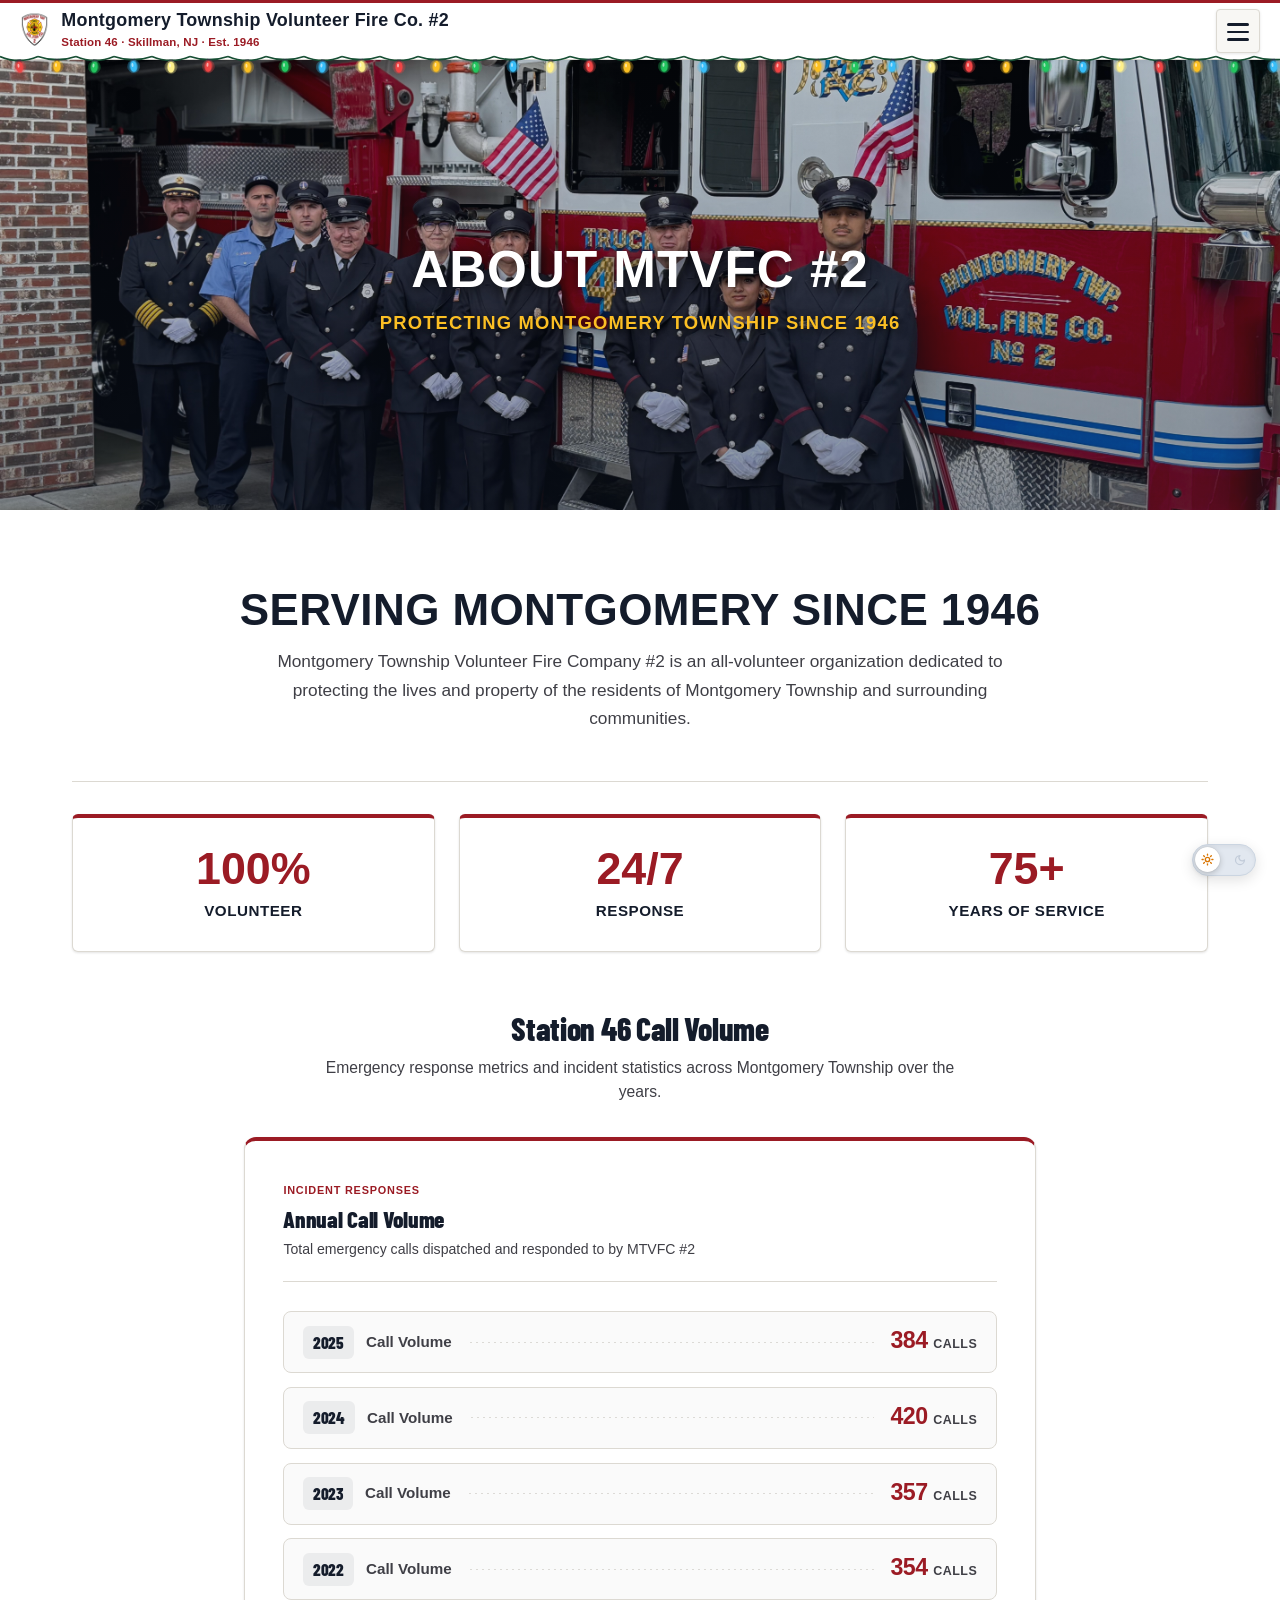
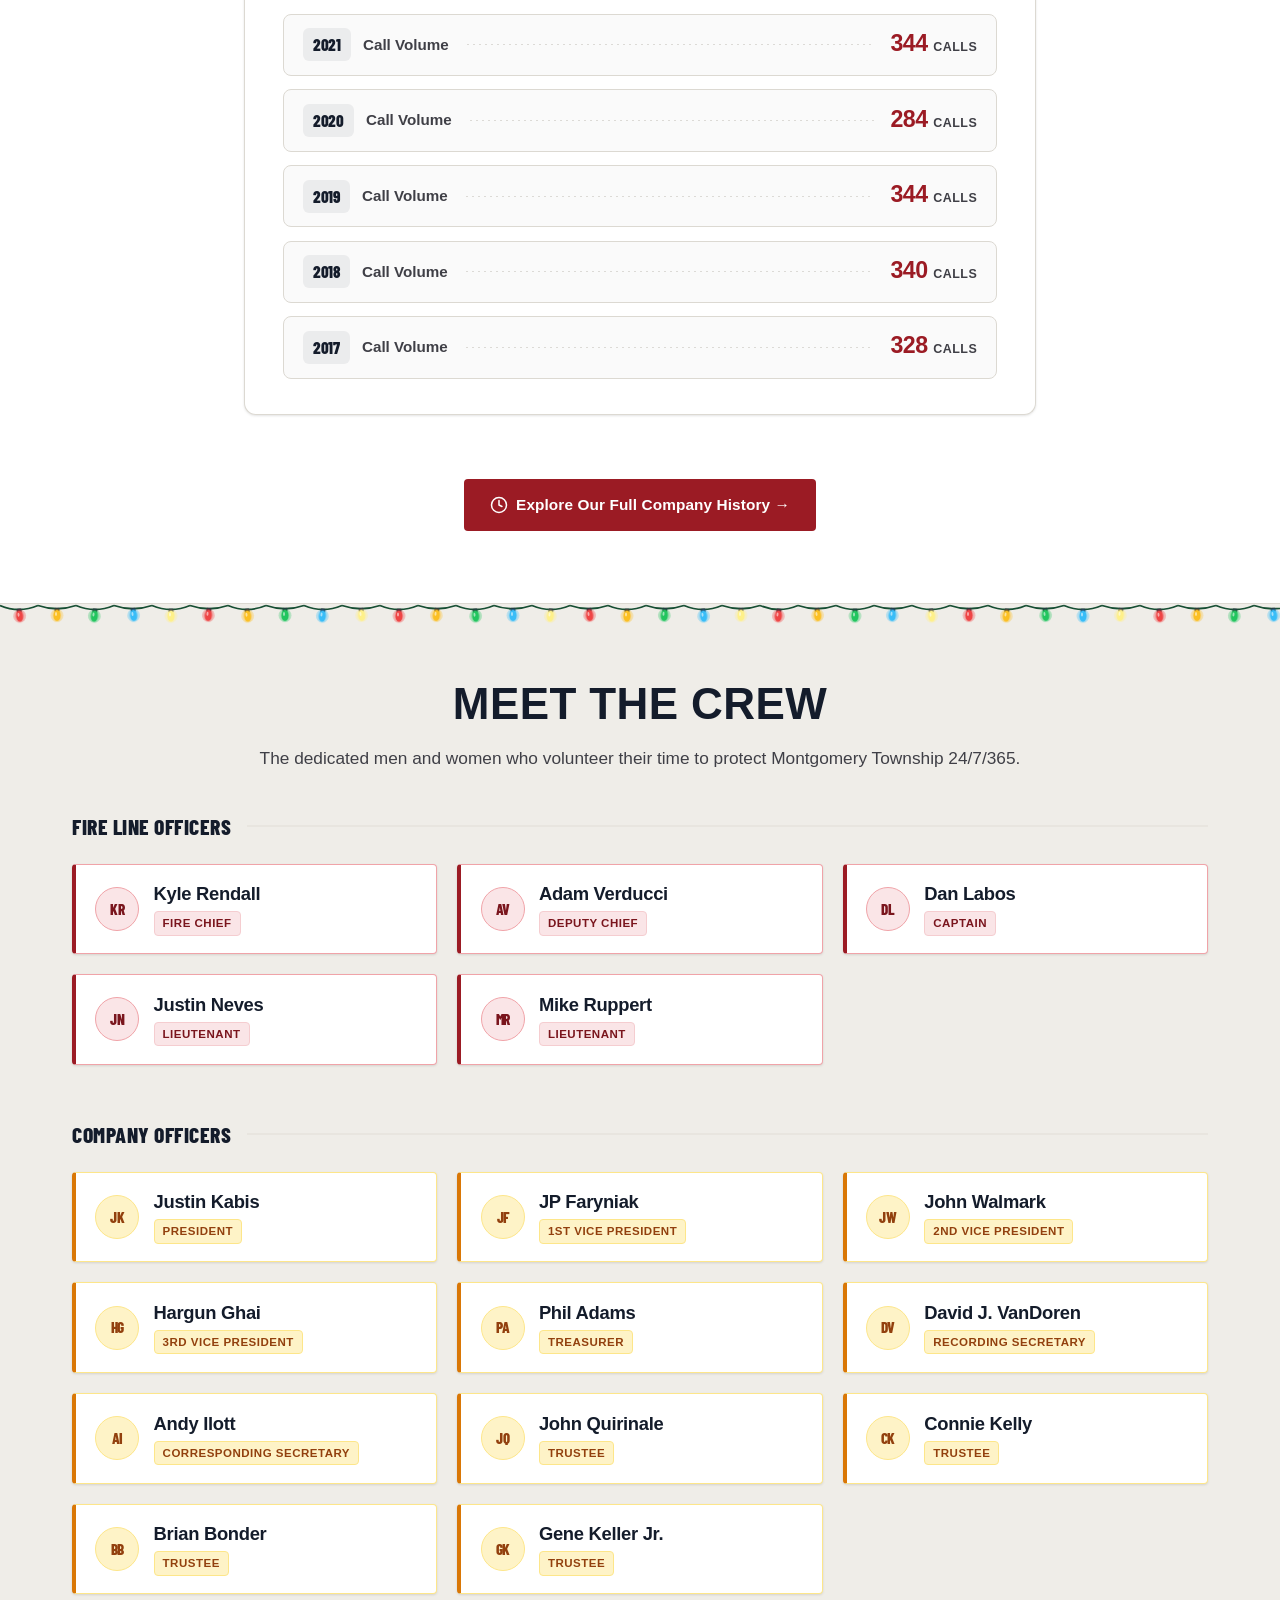
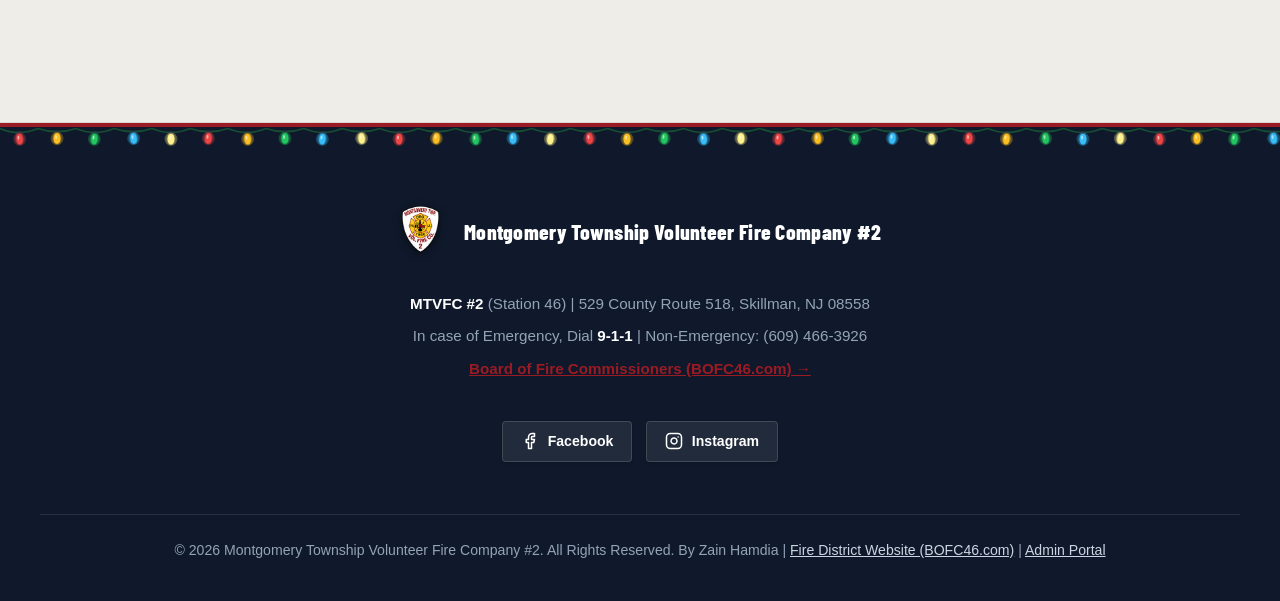
==== commit e2cbc65e: "Restore fire-red color on navbar logo subtitle" ====
--- a/about.html
+++ b/about.html
@@ -52,7 +52,7 @@
         })();
     </script>
     -->
-    <link rel="stylesheet" href="styles.css?v=143">
+    <link rel="stylesheet" href="styles.css?v=144">
     <script src="https://challenges.cloudflare.com/turnstile/v0/api.js?render=explicit" async defer data-turnstile-api="true"></script>
 </head>
 <body>
--- a/styles.css
+++ b/styles.css
@@ -11910,11 +11910,21 @@
 .logo-text .subtitle {
     font-family: var(--font-body);
     font-size: 0.78rem;
-    color: var(--text-muted);
-    font-weight: 600;
+    color: var(--fire-red);
+    font-weight: 700;
     text-transform: none;
     letter-spacing: 0.15px;
     margin-top: 2px;
+}
+
+:root[data-theme="dark"] .logo-text .subtitle {
+    color: #e8656e;
+}
+
+@media (prefers-color-scheme: dark) {
+    :root:not([data-theme="light"]) .logo-text .subtitle {
+        color: #e8656e;
+    }
 }
 
 .nav-links {
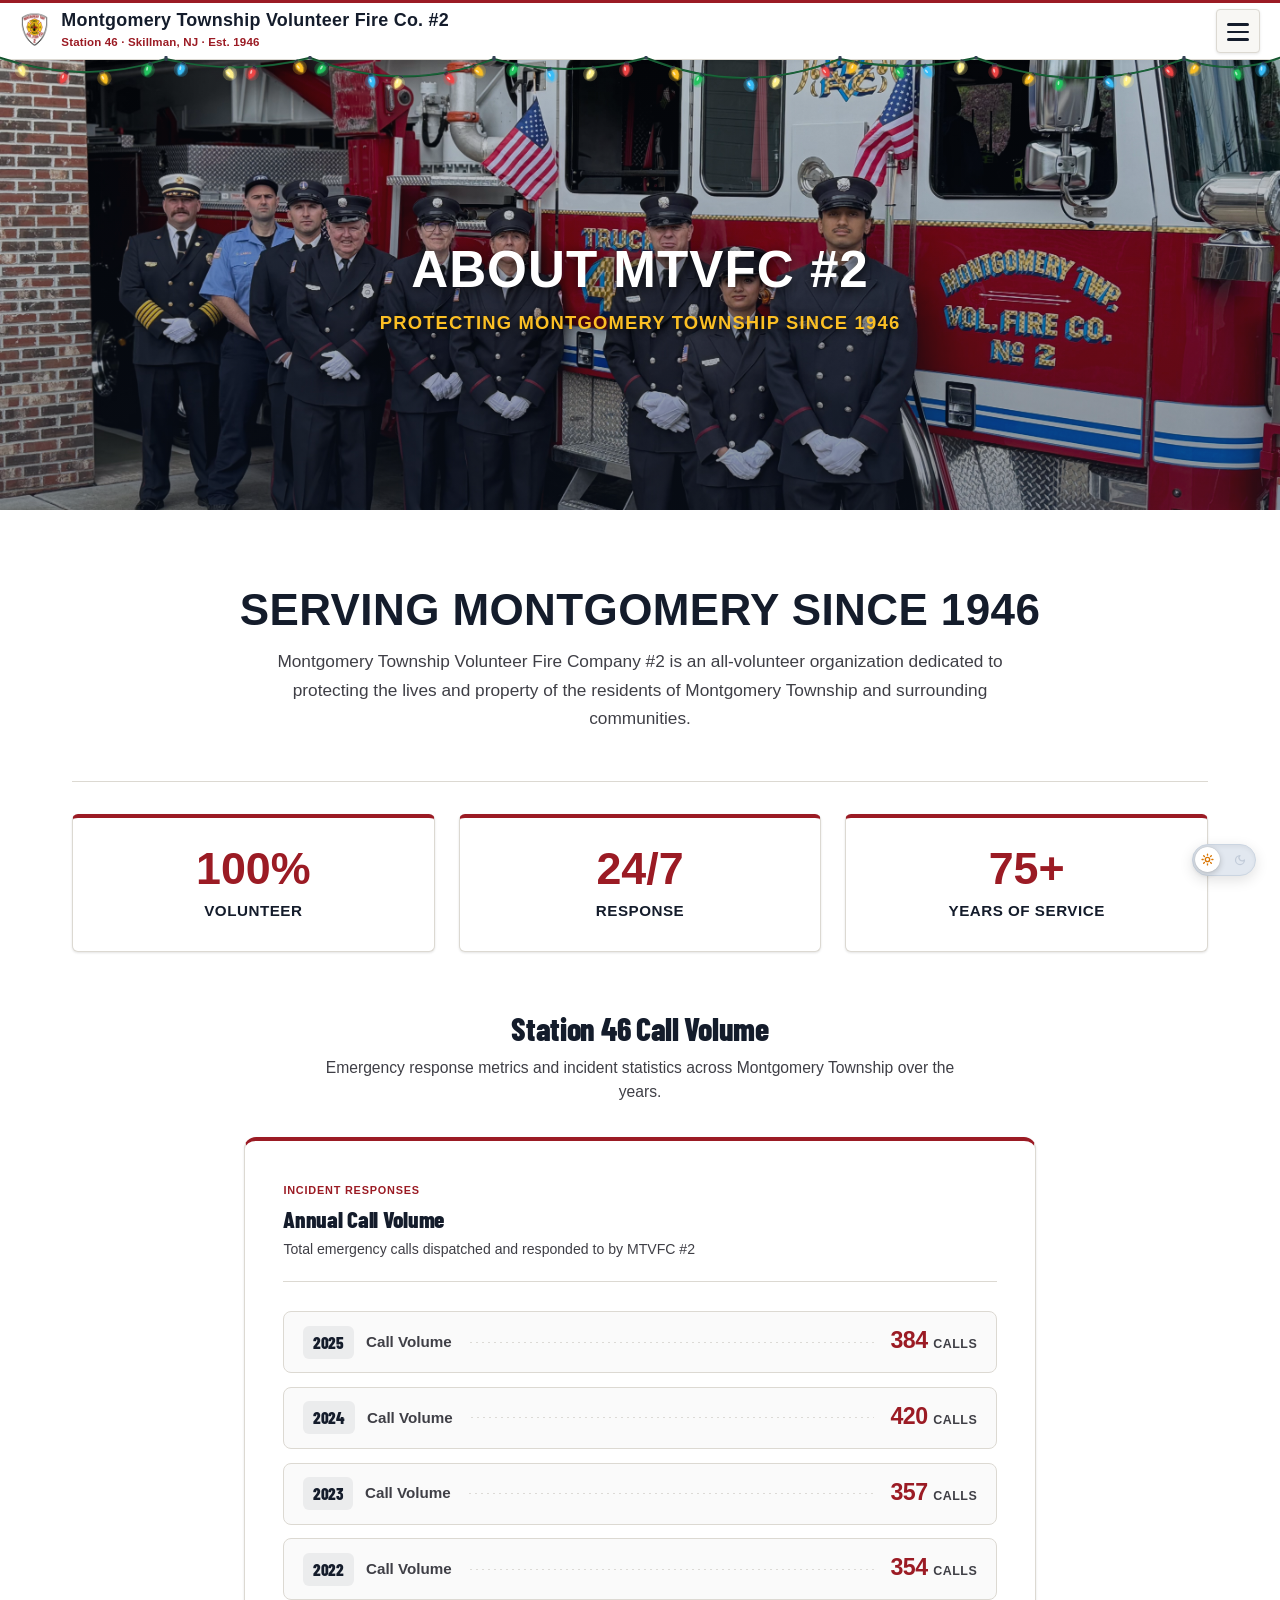
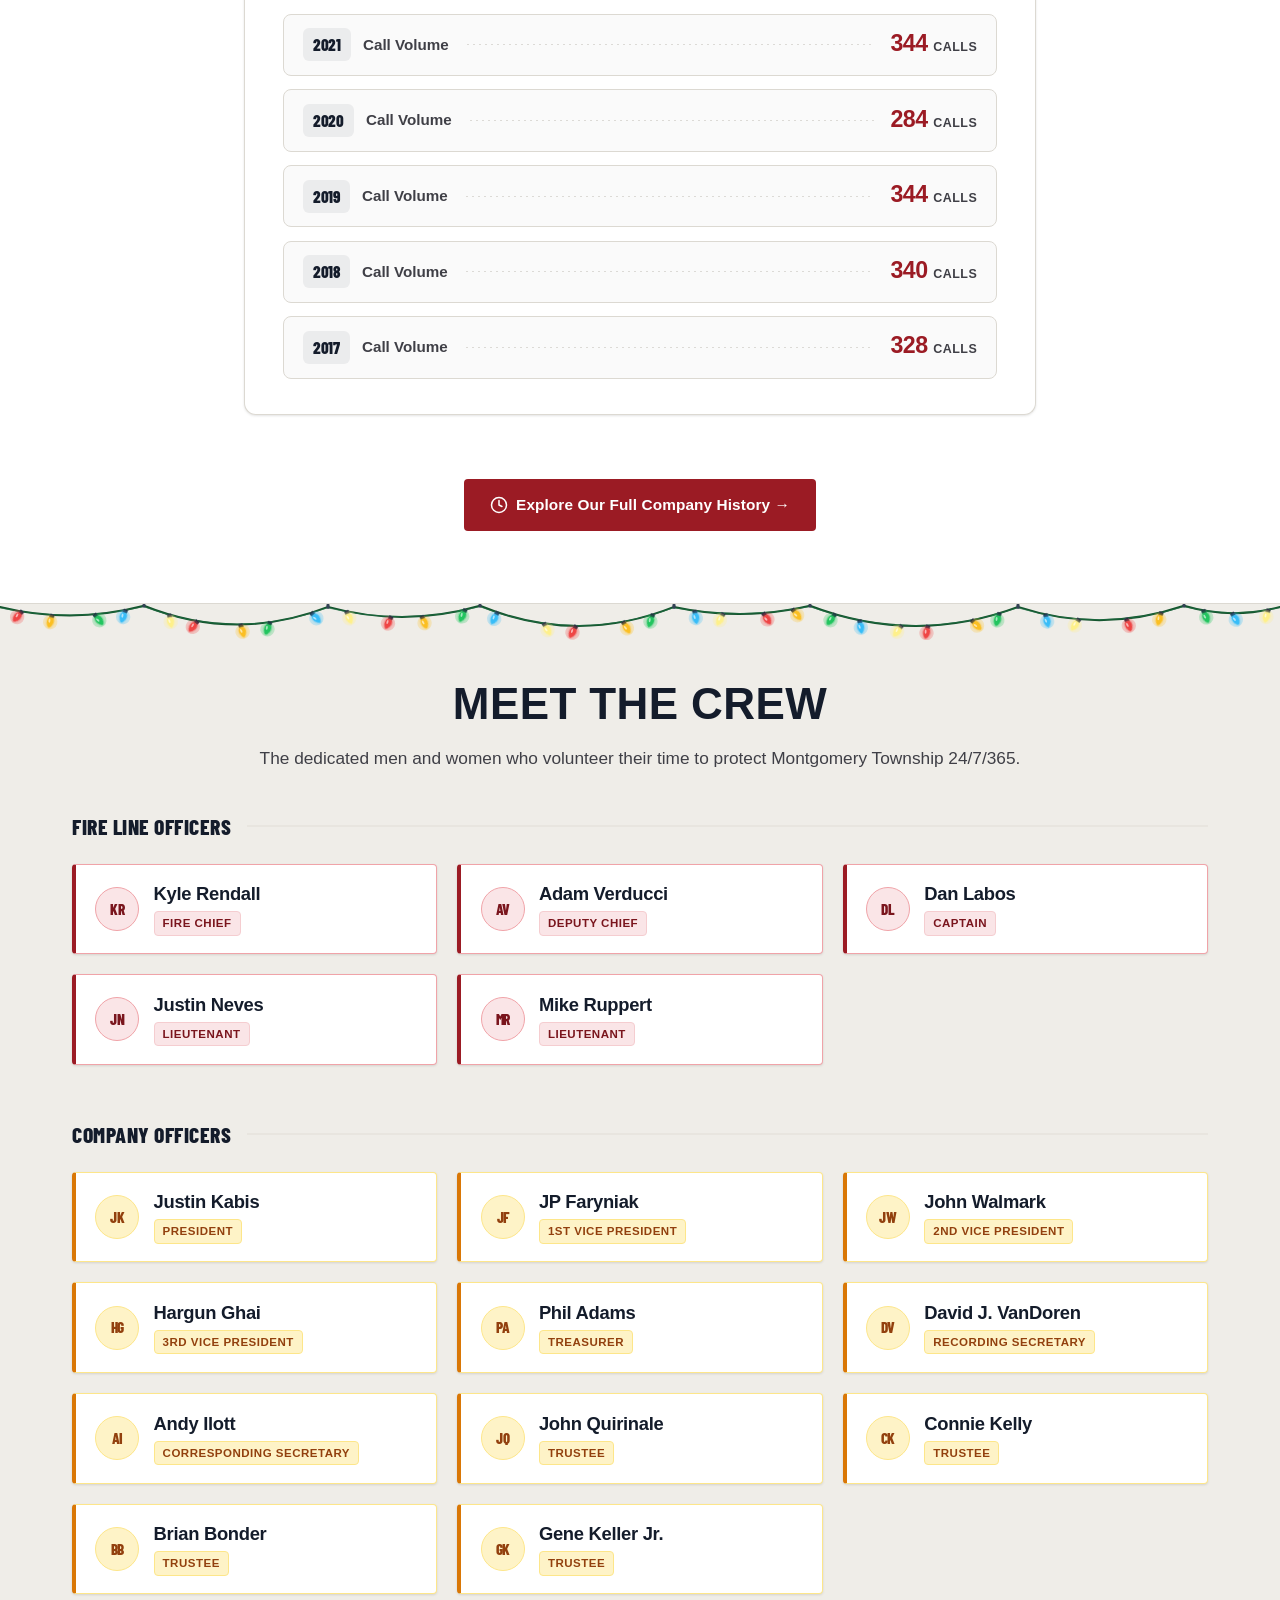
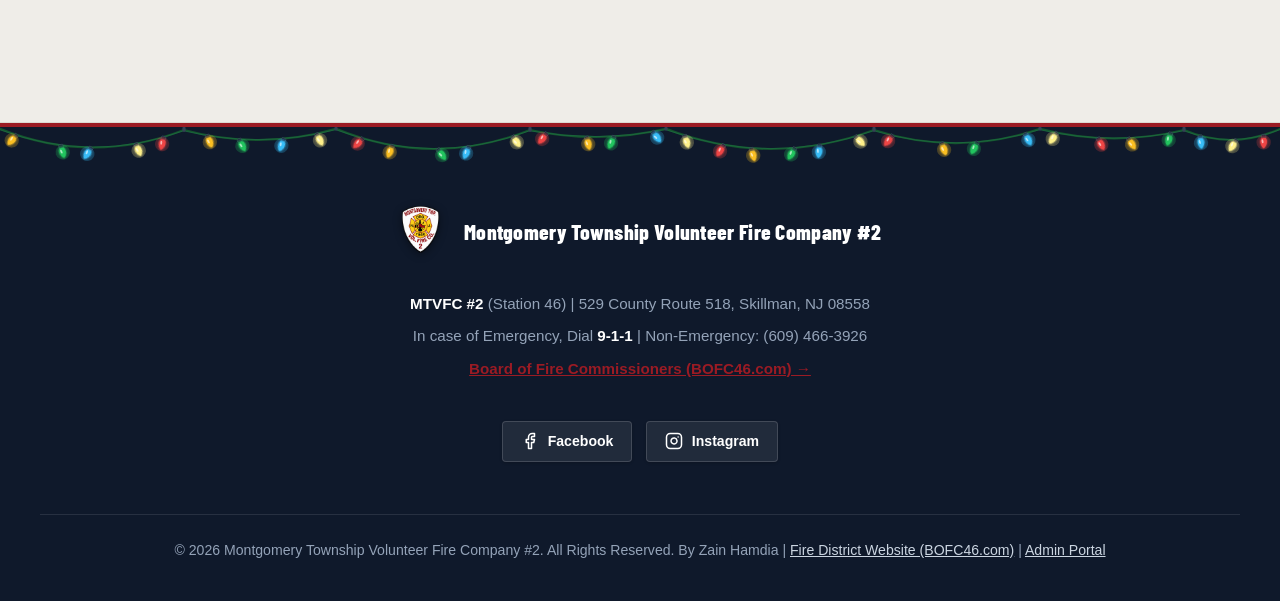
==== commit b7421d34: "Make Christmas light strands hand-draped with varied angles and gentle sway" ====
--- a/about.html
+++ b/about.html
@@ -52,7 +52,7 @@
         })();
     </script>
     -->
-    <link rel="stylesheet" href="styles.css?v=144">
+    <link rel="stylesheet" href="styles.css?v=146">
     <script src="https://challenges.cloudflare.com/turnstile/v0/api.js?render=explicit" async defer data-turnstile-api="true"></script>
 </head>
 <body>
@@ -495,7 +495,7 @@
         <div class="theme-switch-tooltip" id="theme-switch-tooltip">Switch to Dark Mode</div>
     </div>
 
-    <script src="script.js?v=139"></script>
+    <script src="script.js?v=140"></script>
 
 
 </body></html>
--- a/styles.css
+++ b/styles.css
@@ -12493,7 +12493,7 @@
 .s46-xmas-strand {
     display: block;
     width: 100%;
-    height: 24px;
+    height: 36px;
     pointer-events: none;
     user-select: none;
     overflow: hidden;
@@ -12513,8 +12513,8 @@
     position: absolute;
     left: 0;
     right: 0;
-    bottom: -20px;
-    height: 24px;
+    bottom: -33px;
+    height: 36px;
     z-index: 997;
 }
 
@@ -12523,8 +12523,8 @@
 }
 
 body.s46-lights-navbar .santa-announcement-bar.announcement-pos-below-nav {
-    padding-top: 1.25rem;
-    padding-bottom: 0.5rem;
+    padding-top: 1.95rem;
+    padding-bottom: 0.55rem;
 }
 
 /* Section, strip, card & footer strands */
@@ -12539,8 +12539,8 @@
     position: absolute;
     left: 0;
     right: 0;
-    bottom: -21px;
-    height: 24px;
+    bottom: -34px;
+    height: 36px;
     z-index: 6;
 }
 
@@ -12549,12 +12549,12 @@
     top: 0;
     left: 0;
     right: 0;
-    height: 24px;
+    height: 36px;
     z-index: 6;
 }
 
 .santa-promo-card.has-s46-xmas-lights .santa-promo-photo-badge {
-    top: 26px;
+    top: 34px;
 }
 
 .s46-xmas-strand-section {
@@ -12562,7 +12562,7 @@
     top: 0;
     left: 0;
     right: 0;
-    height: 24px;
+    height: 36px;
     z-index: 5;
 }
 
@@ -12571,22 +12571,27 @@
     top: 0;
     left: 0;
     right: 0;
-    height: 24px;
+    height: 36px;
     z-index: 5;
 }
 
 @keyframes s46BulbTwinkleA {
     0%, 100% { opacity: 1; }
-    50% { opacity: 0.58; }
+    50% { opacity: 0.55; }
 }
 
 @keyframes s46BulbTwinkleB {
-    0%, 100% { opacity: 0.65; }
+    0%, 100% { opacity: 0.62; }
     50% { opacity: 1; }
 }
 
+@keyframes s46BulbSway {
+    0%, 100% { transform: rotate(-3.5deg); }
+    50% { transform: rotate(3.5deg); }
+}
+
 body.s46-lights-twinkle .s46-bulb-a {
-    animation: s46BulbTwinkleA 2.6s ease-in-out infinite;
+    animation: s46BulbTwinkleA 2.5s ease-in-out infinite;
 }
 
 body.s46-lights-twinkle .s46-bulb-b {
@@ -12594,18 +12599,33 @@
 }
 
 body.s46-lights-twinkle .s46-bulb-c {
-    animation: s46BulbTwinkleA 2.9s ease-in-out 0.9s infinite;
+    animation: s46BulbTwinkleA 2.8s ease-in-out 0.9s infinite;
 }
 
 body.s46-lights-twinkle .s46-bulb-d {
-    animation: s46BulbTwinkleB 3.4s ease-in-out 0.5s infinite;
+    animation: s46BulbTwinkleB 3.5s ease-in-out 0.5s infinite;
+}
+
+body.s46-lights-twinkle .s46-sway-1 {
+    animation: s46BulbSway 4.6s ease-in-out infinite;
+}
+
+body.s46-lights-twinkle .s46-sway-2 {
+    animation: s46BulbSway 5.3s ease-in-out -1.7s infinite;
+}
+
+body.s46-lights-twinkle .s46-sway-3 {
+    animation: s46BulbSway 4.9s ease-in-out -3.1s infinite;
 }
 
 @media (prefers-reduced-motion: reduce) {
     body.s46-lights-twinkle .s46-bulb-a,
     body.s46-lights-twinkle .s46-bulb-b,
     body.s46-lights-twinkle .s46-bulb-c,
-    body.s46-lights-twinkle .s46-bulb-d {
+    body.s46-lights-twinkle .s46-bulb-d,
+    body.s46-lights-twinkle .s46-sway-1,
+    body.s46-lights-twinkle .s46-sway-2,
+    body.s46-lights-twinkle .s46-sway-3 {
         animation: none !important;
     }
 }
@@ -12637,11 +12657,11 @@
 
 .admin-lights-preview-stage {
     position: relative;
-    min-height: 44px;
+    min-height: 54px;
     display: flex;
     align-items: flex-end;
     justify-content: center;
-    padding-top: 26px;
+    padding-top: 38px;
     color: #94a3b8;
     font-size: 0.82rem;
 }
